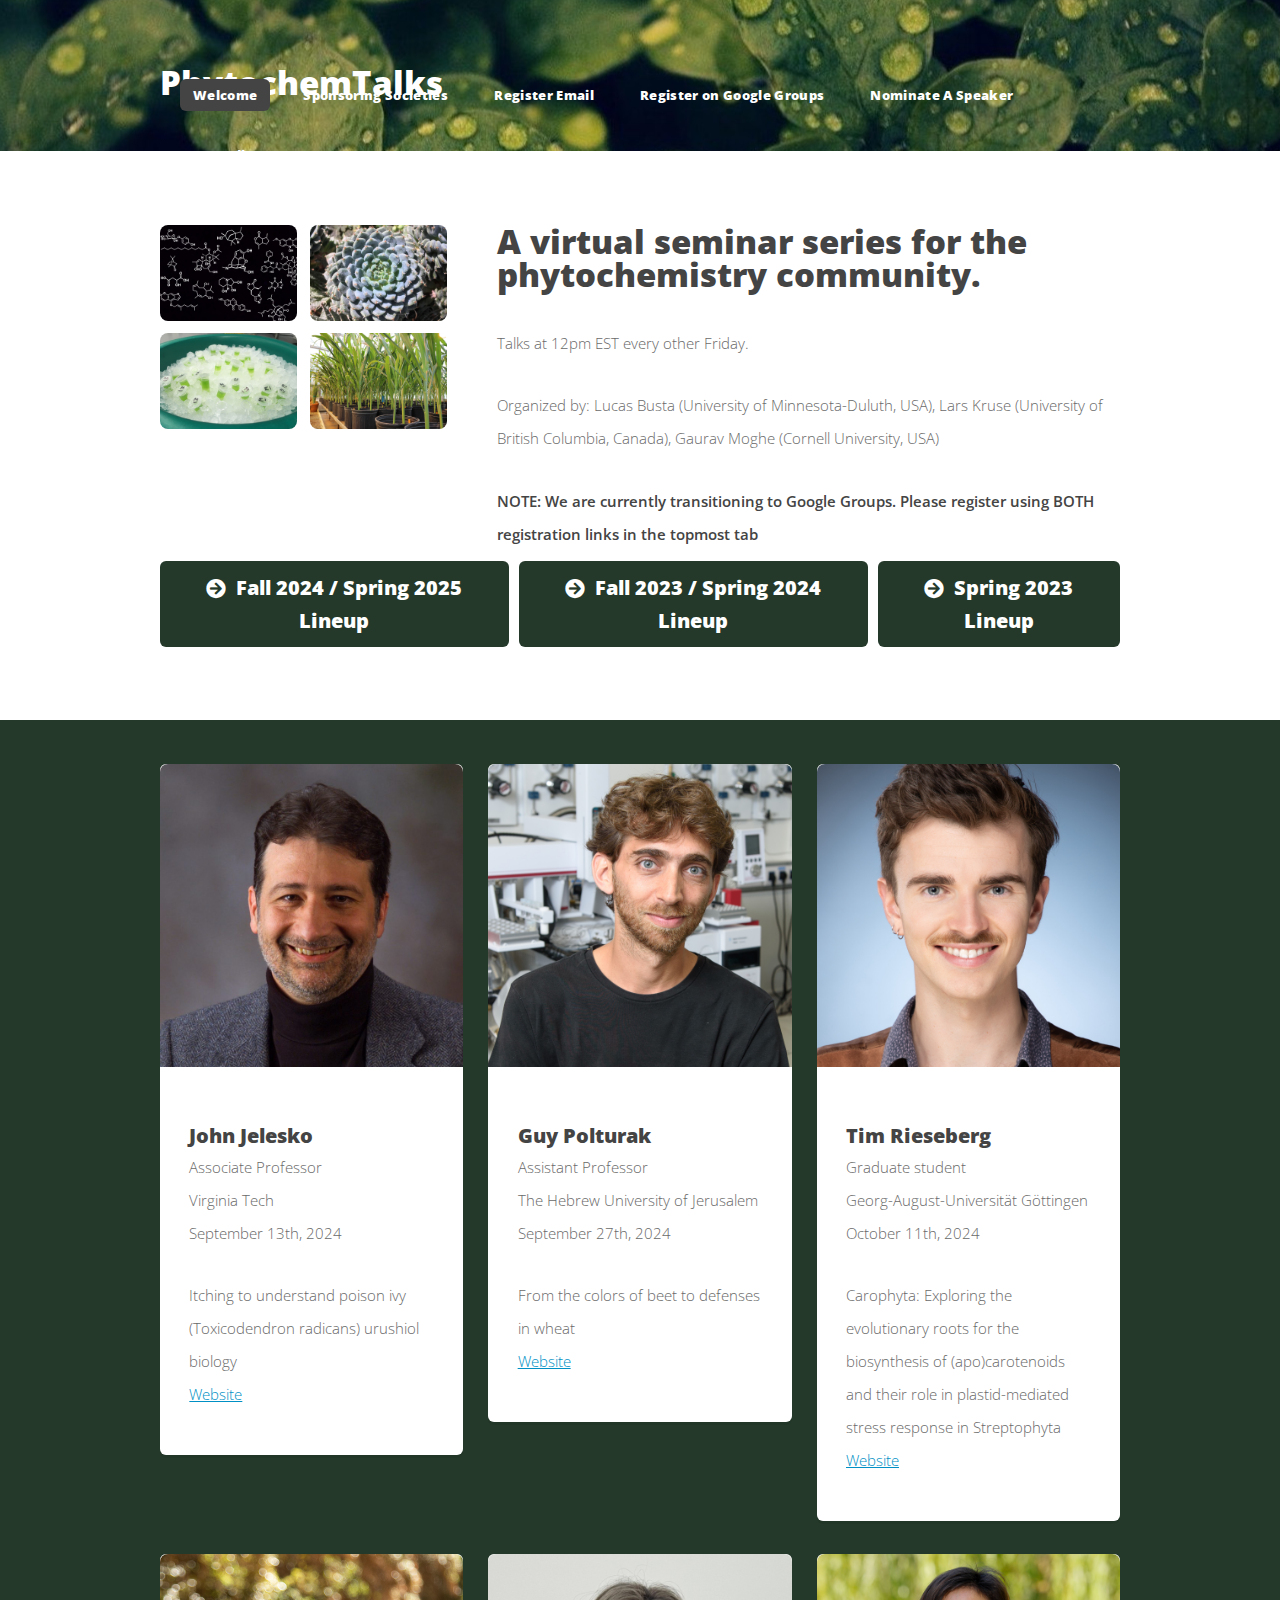
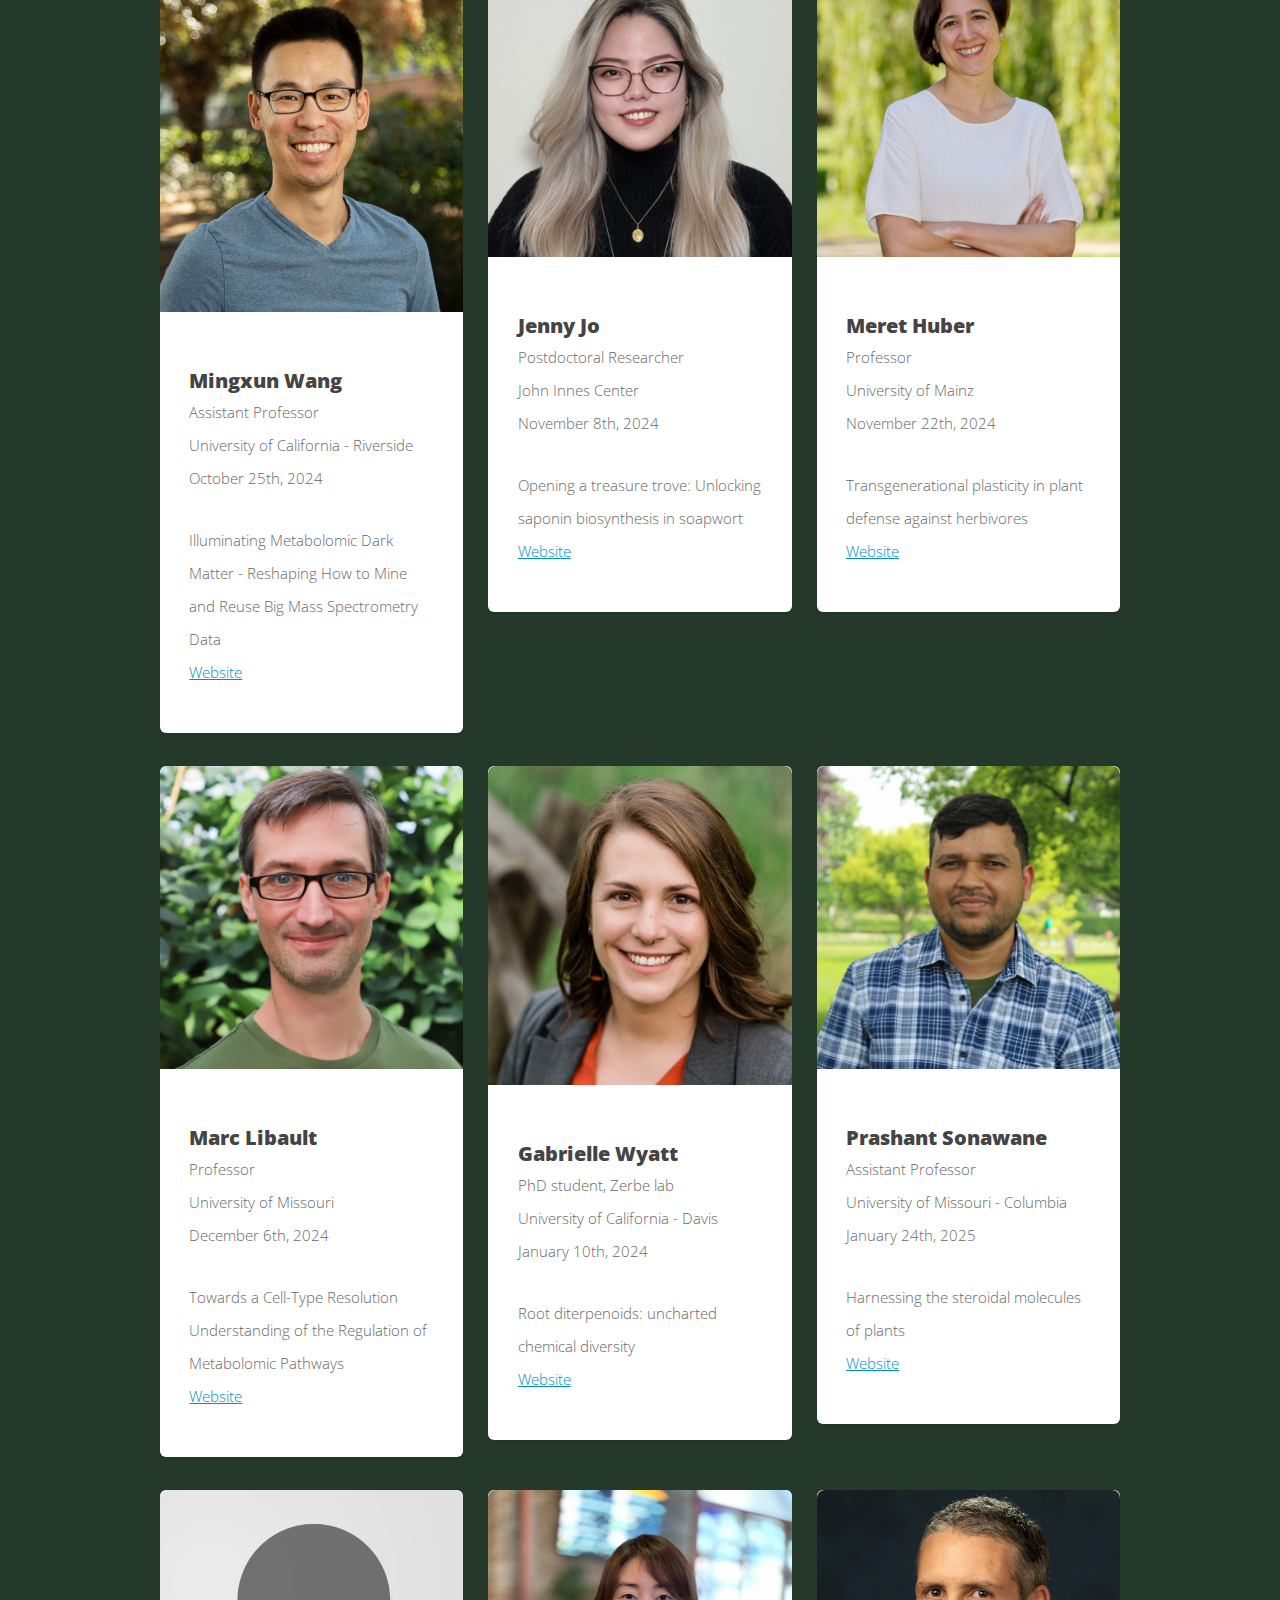
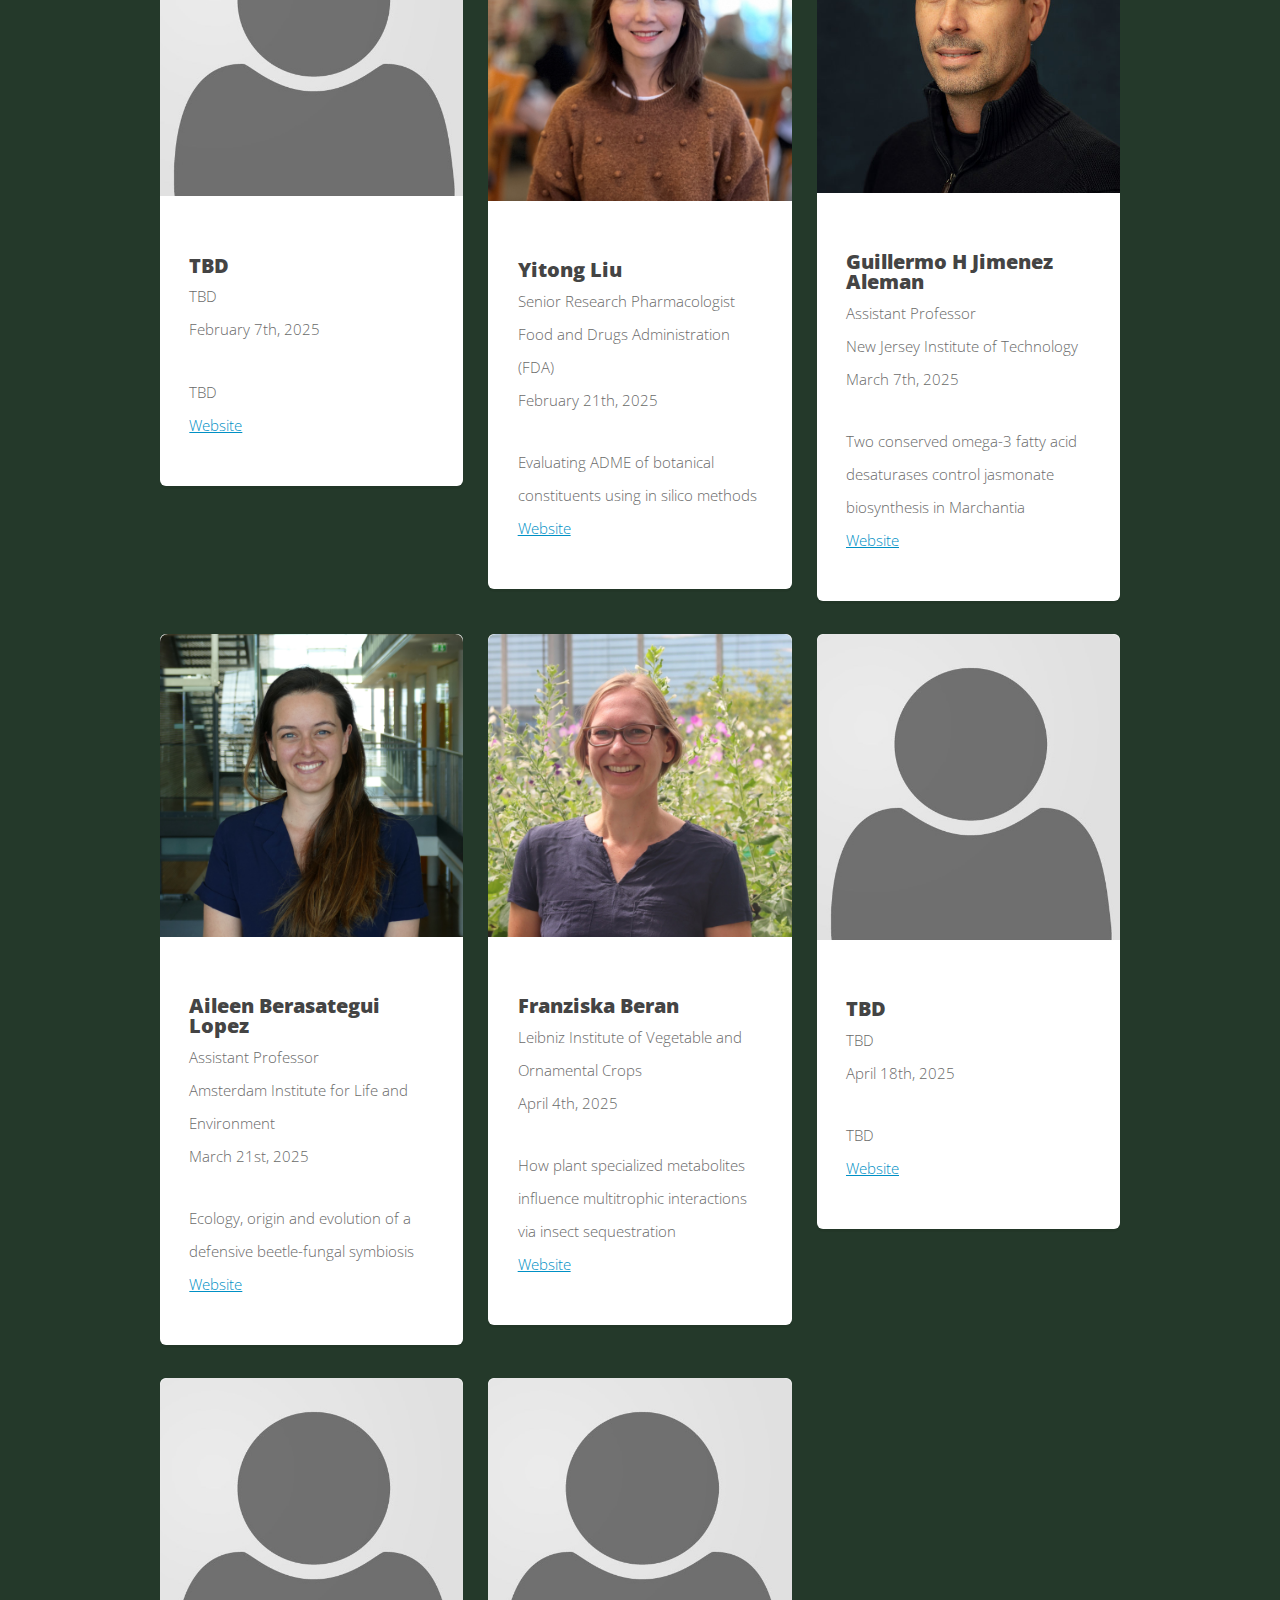
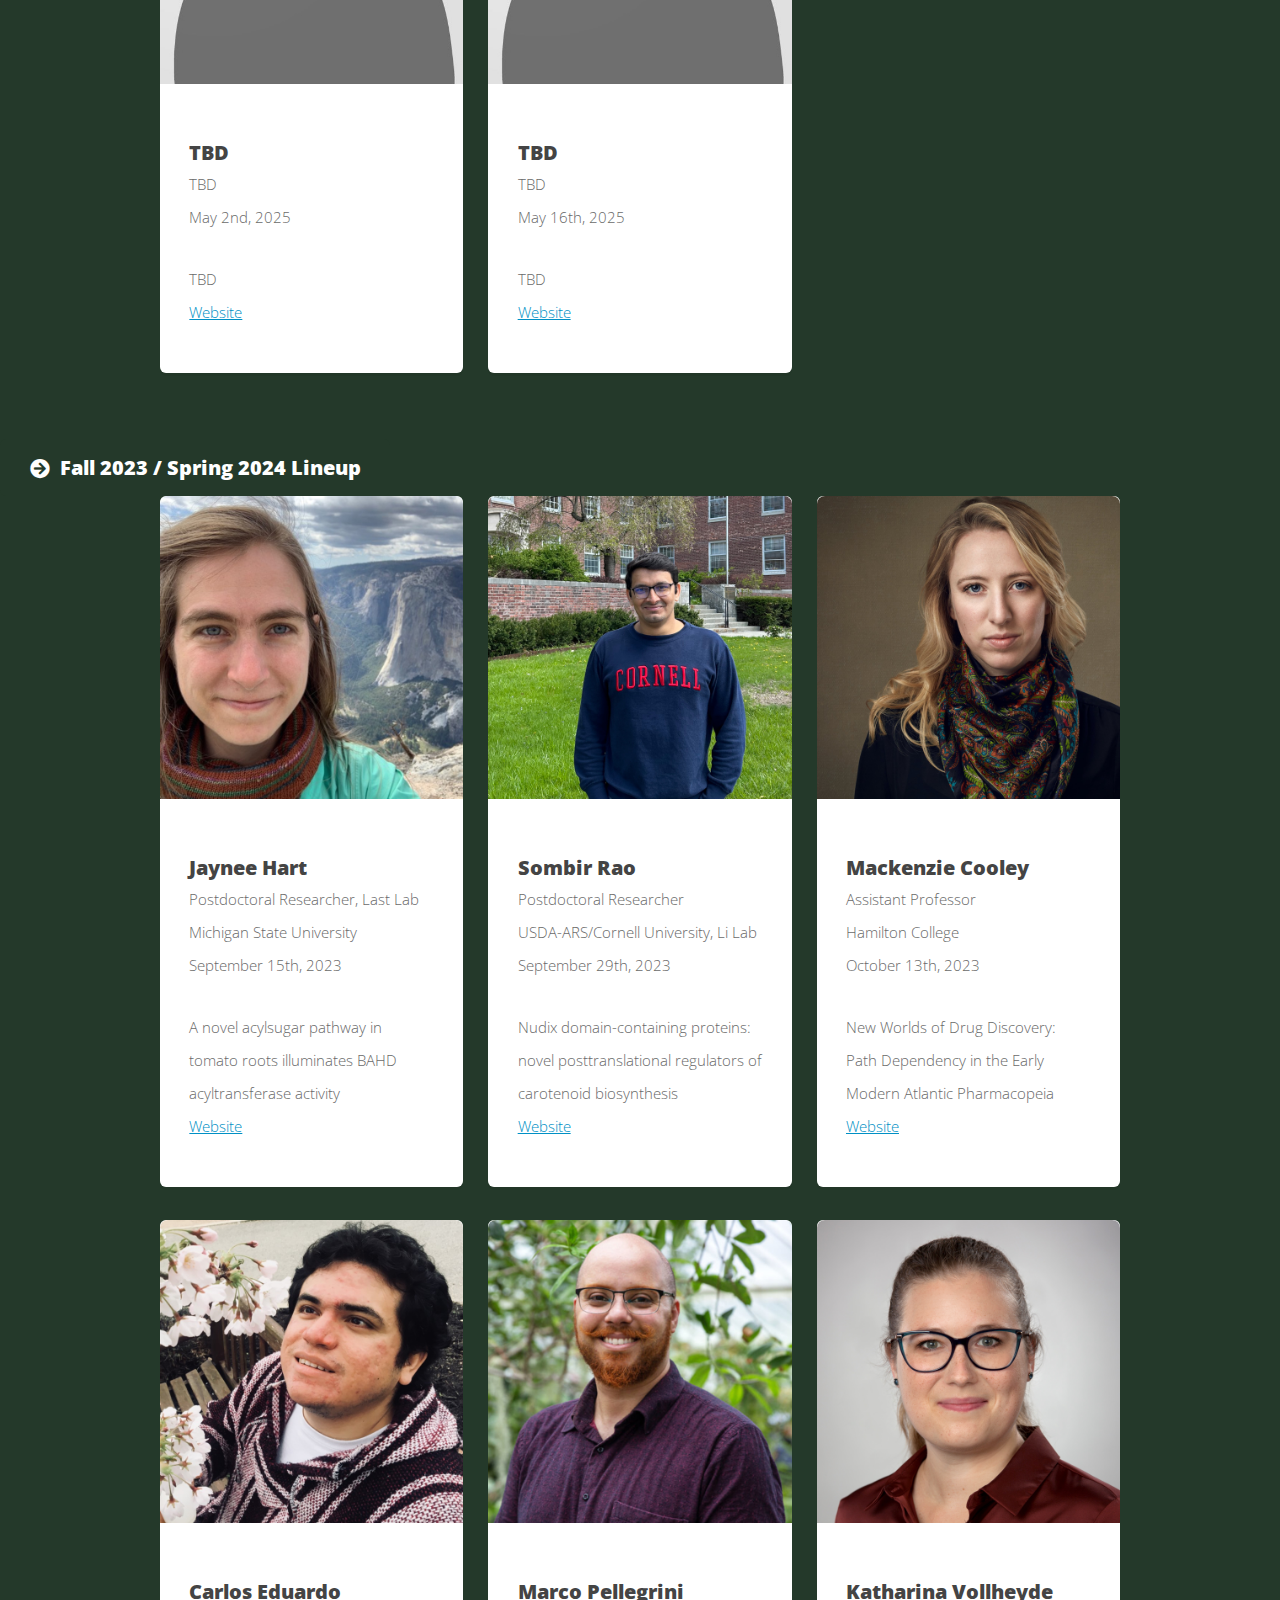
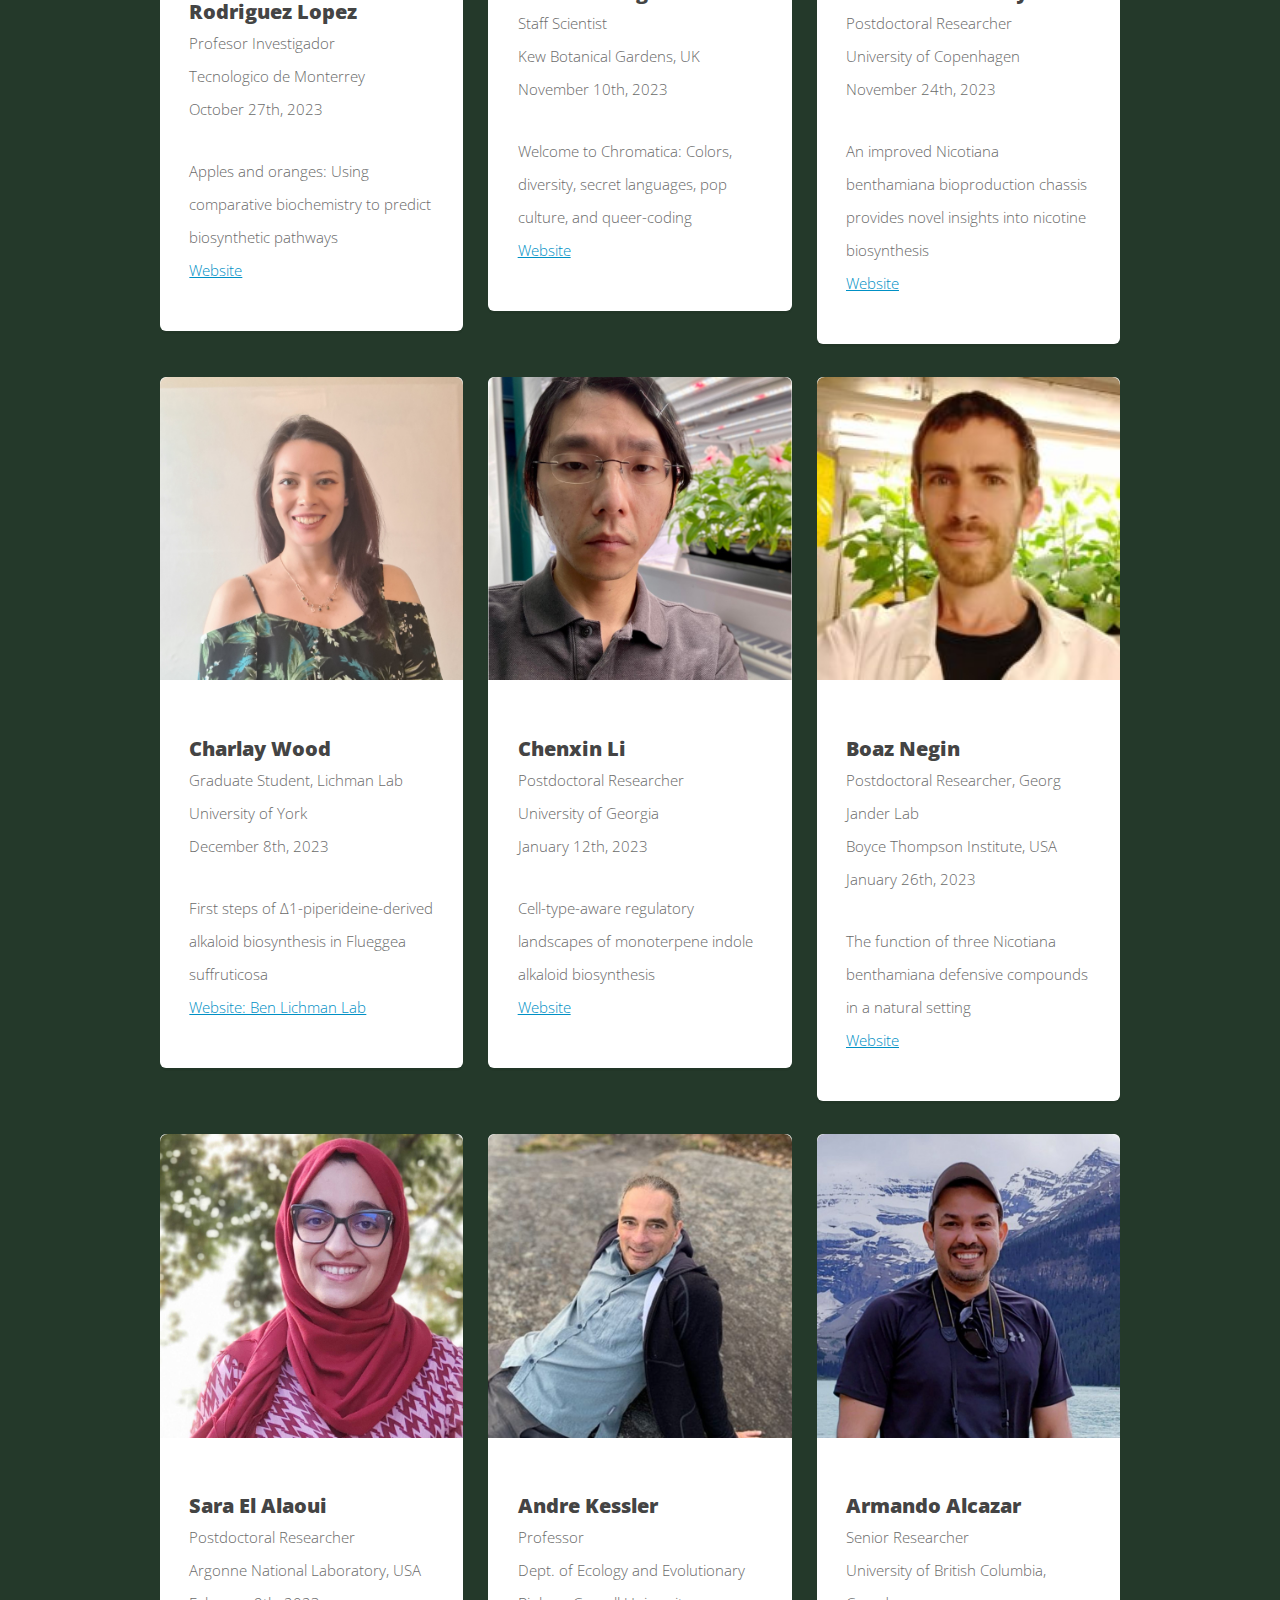
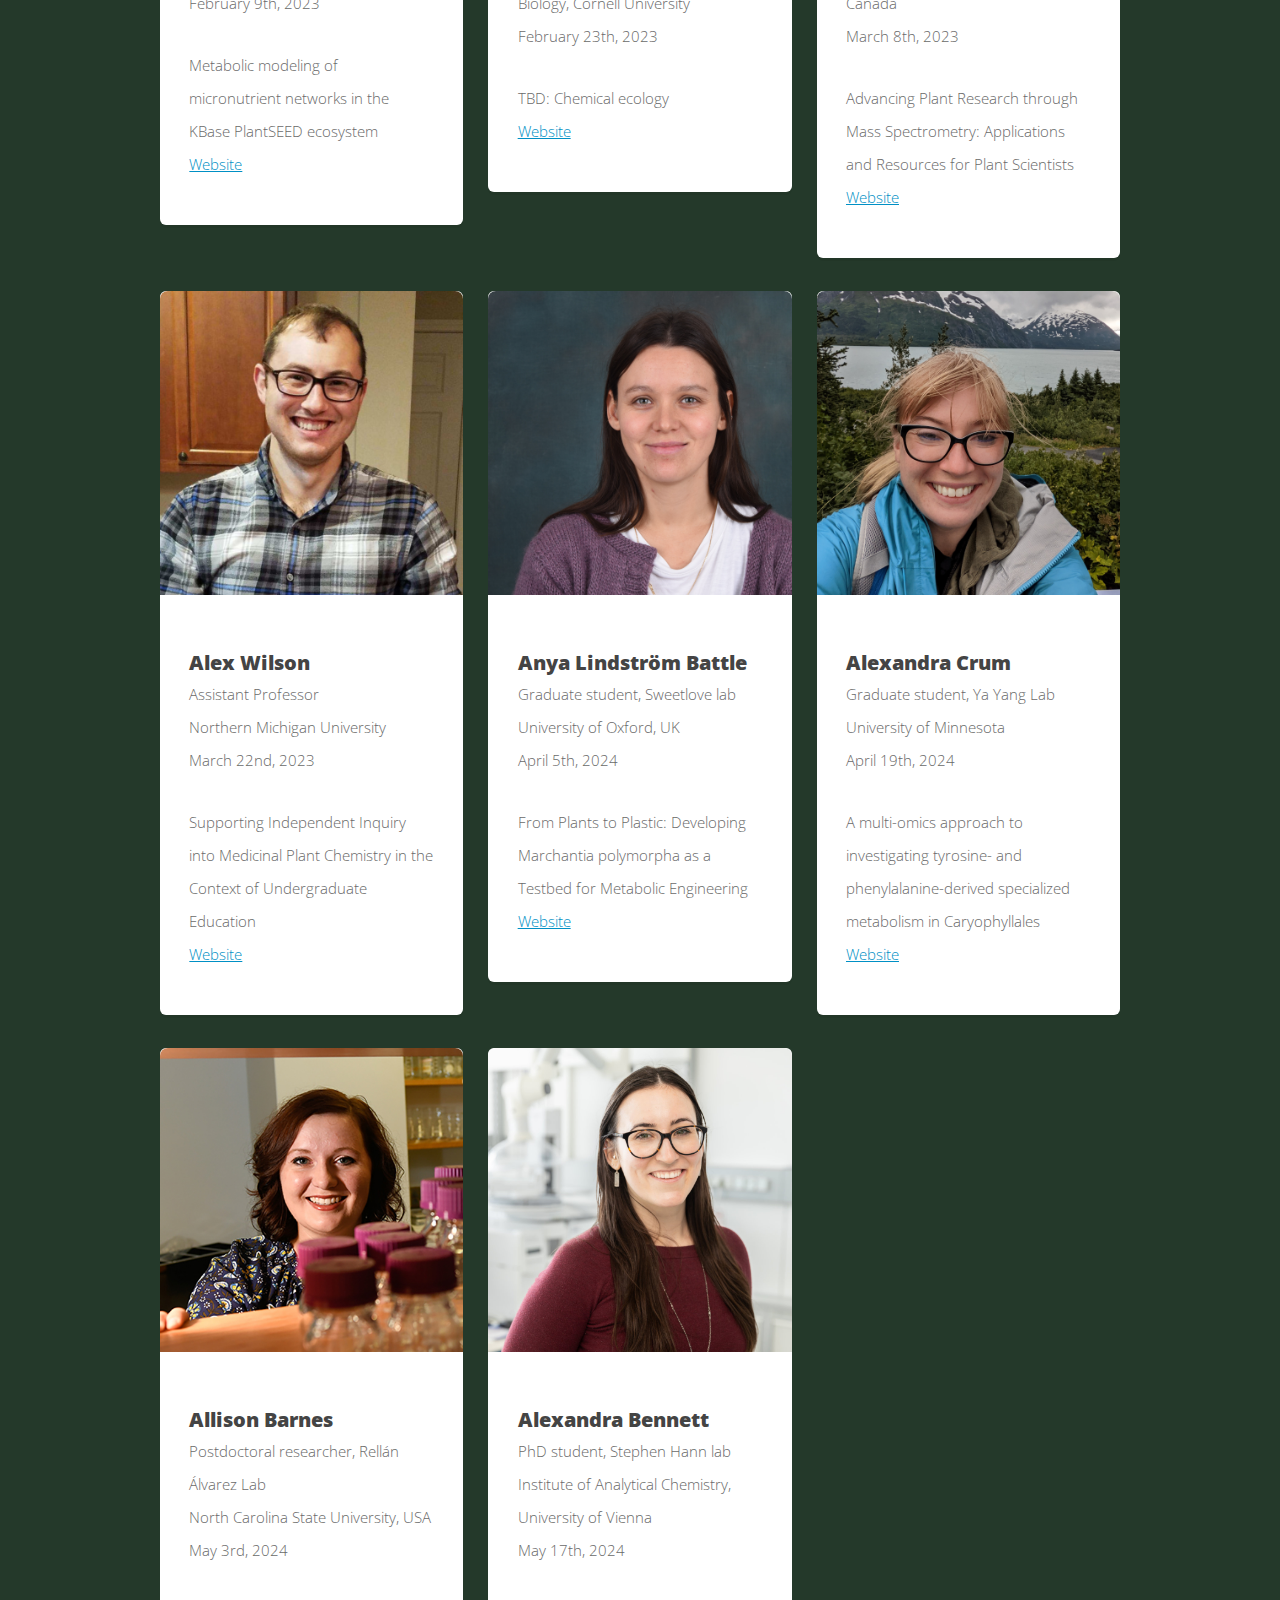
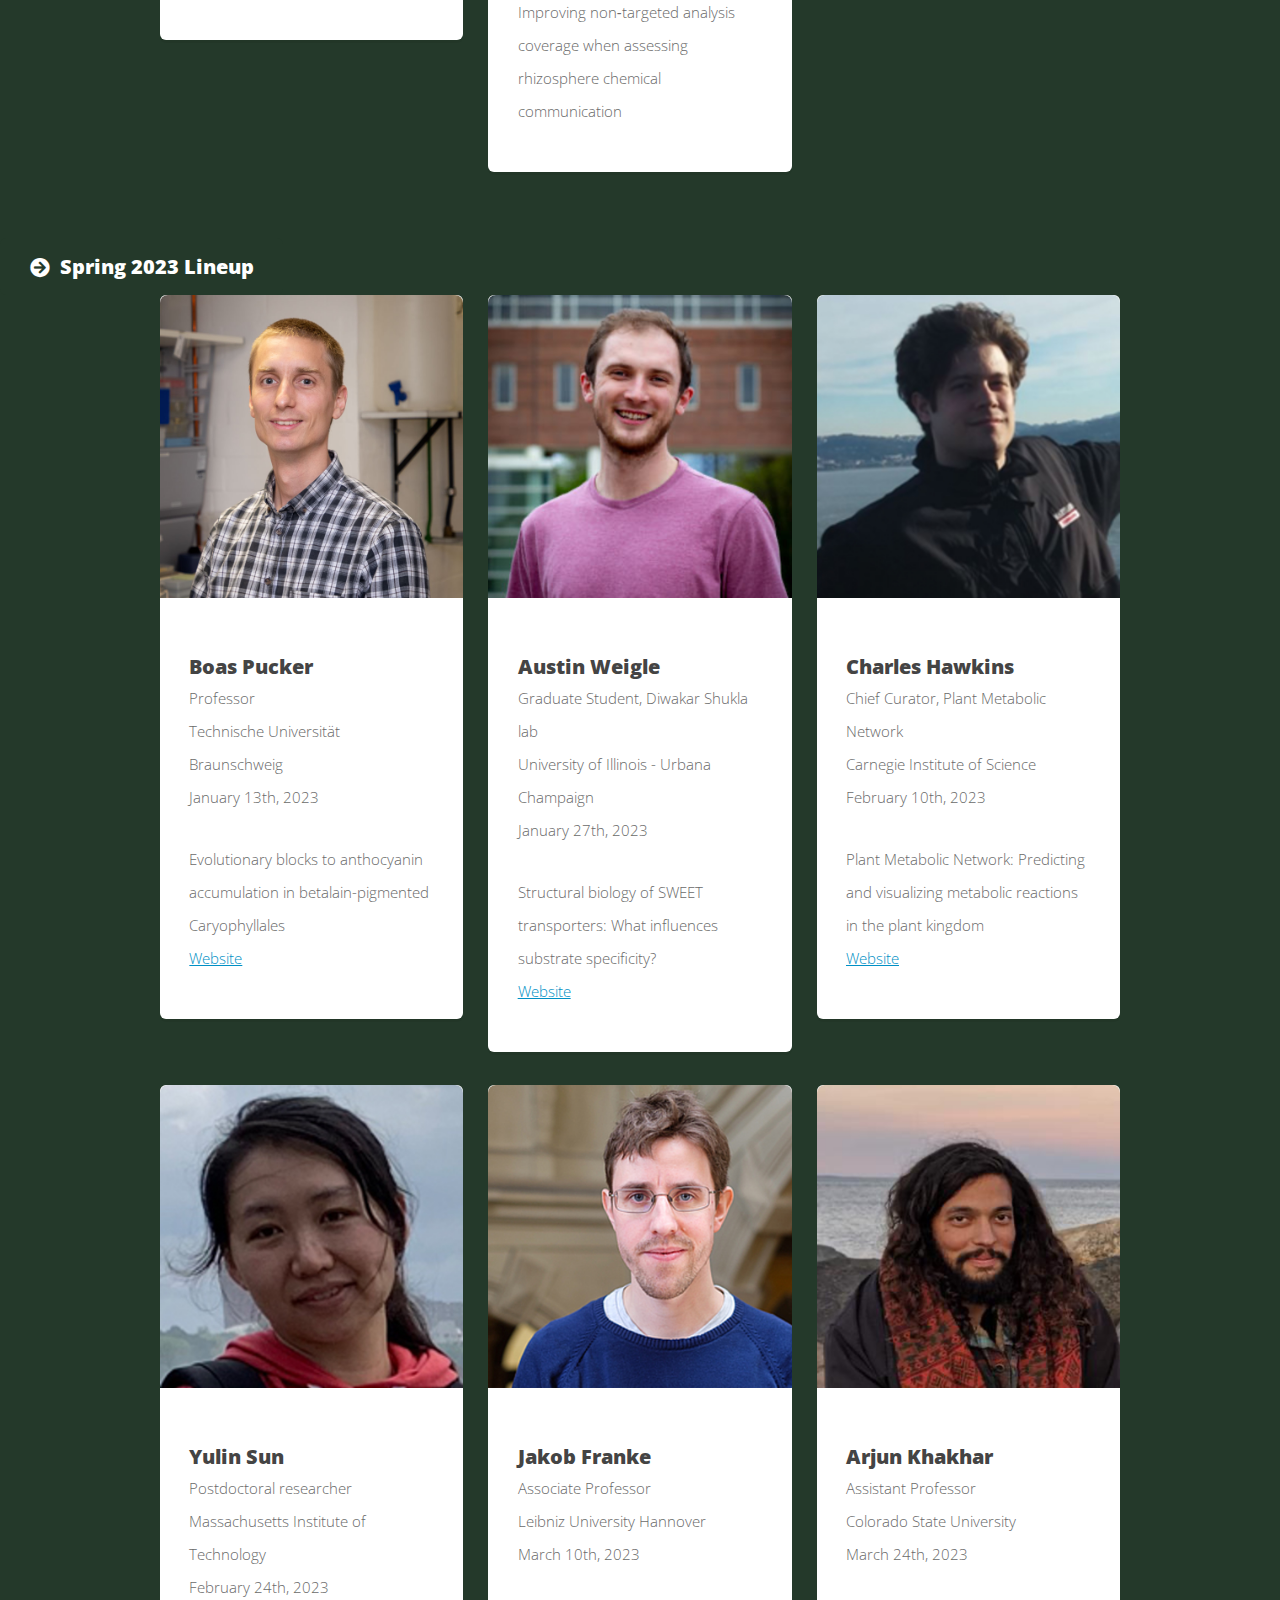
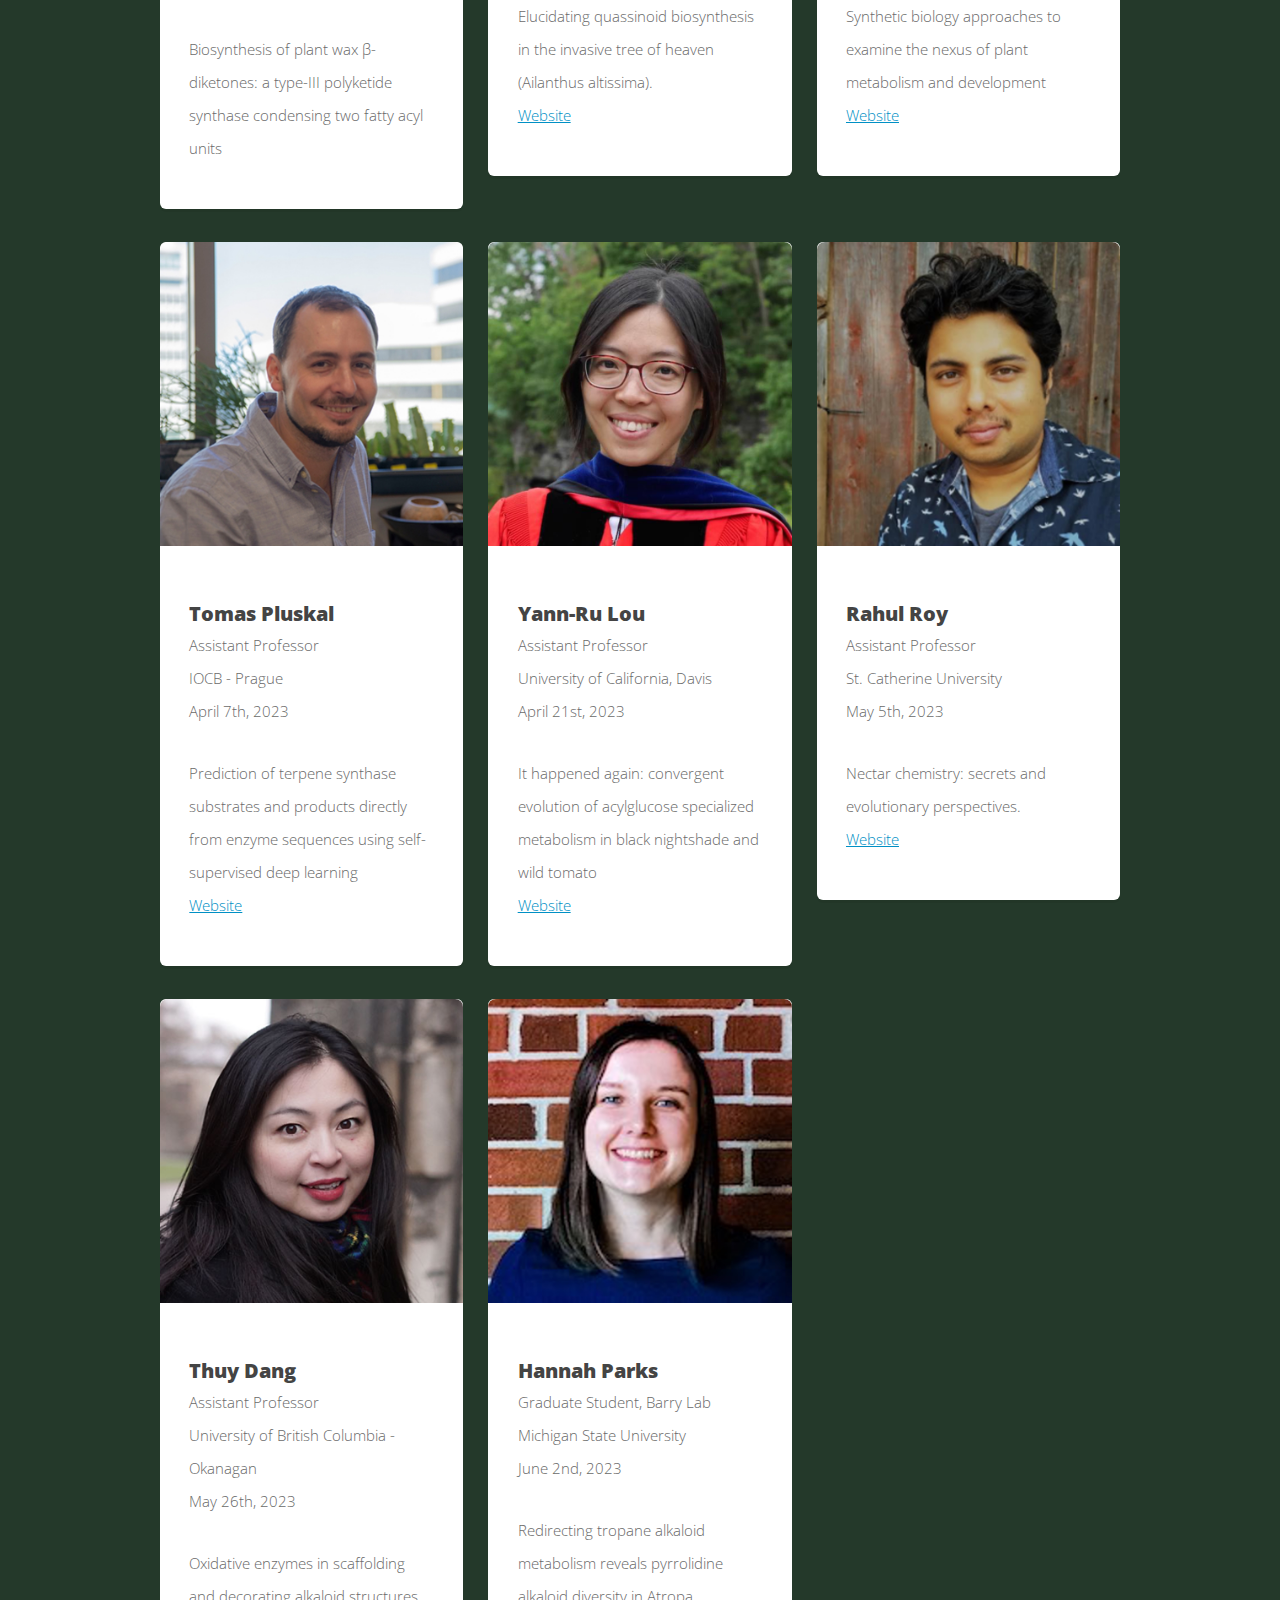
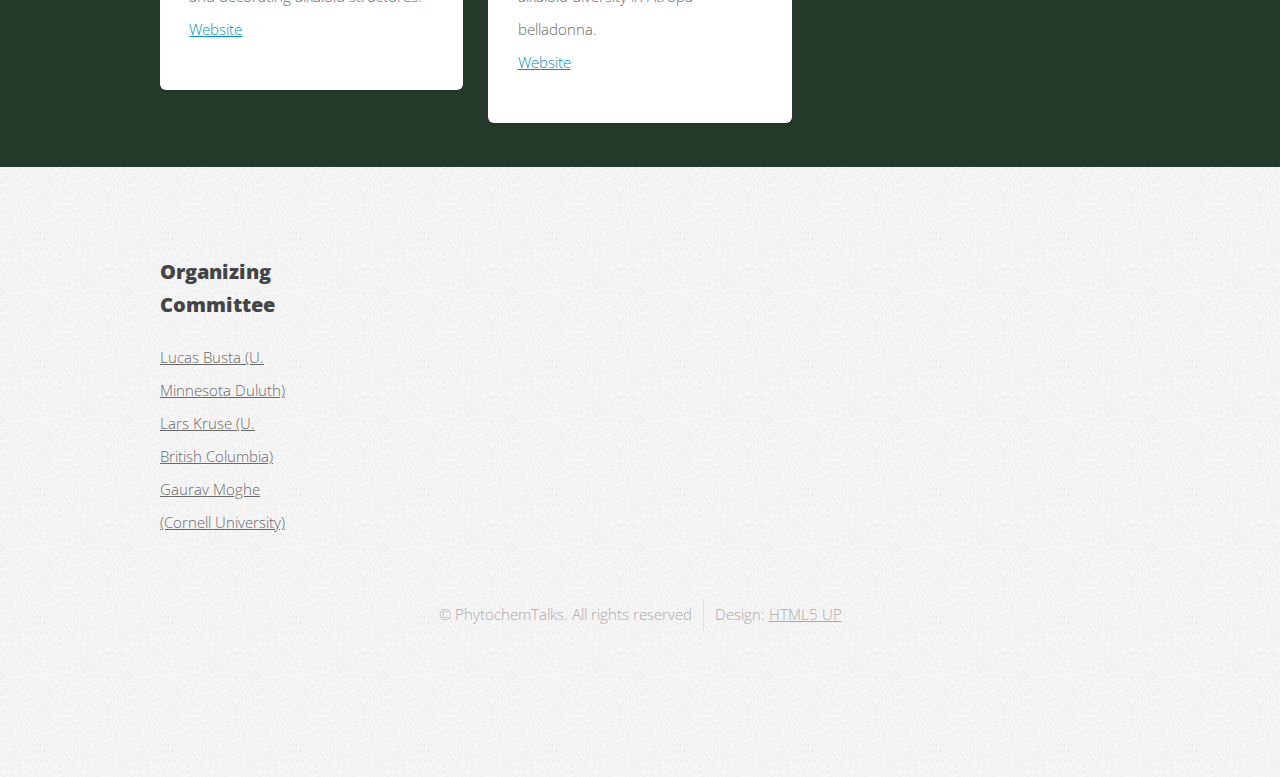
==== index.html @ 9f34afee "Added links to Google Groups" ====
<!DOCTYPE HTML>
<!--
	Verti by HTML5 UP
	html5up.net | @ajlkn
	Free for personal and commercial use under the CCA 3.0 license (html5up.net/license)
-->
<html>
	<head>
		<title>PhytochemTalks</title>
		<meta charset="utf-8" />
		<meta name="viewport" content="width=device-width, initial-scale=1, user-scalable=no" />
		<link rel="stylesheet" href="assets/css/main.css" />
	</head>
	<body class="is-preload homepage">

		<div id="page-wrapper">

			<!-- Header -->

				<div id="header-wrapper">

					<header id="header" class="container">

						<!-- Logo -->
							<div id="logo">
								<h2><a style="color: white;" href="index.html">PhytochemTalks</a></h2>
								<!-- <span>by HTML5 UP</span> -->
							</div>

						<!-- Nav -->
							<nav id="nav">
								<ul>
									<li class="current"><a href="index.html">Welcome</a></li>
									<li>
										<a href="#">Sponsoring Societies</a>
										<ul>
											<li><a href="https://cms.botany.org/home.html">Botanical Society of America</a></li>
											<li><a href="https://psna-online.org/">Phytochemical Society of North America</a></li>
											<!--  <li>
												<a href="#">Phasellusconsequat</a>
												<ul>
													<li><a href="#">Lorem ipsum dolor</a></li>
													<li><a href="#">Phasellus consequat</a></li>
													<li><a href="#">Magna phasellus</a></li>
													<li><a href="#">Etiam dolore nisl</a></li>
												</ul>
											</li>
											<li><a href="#">Veroerosfeugiat</a></li>  -->
										</ul>
									</li>
									<li><a href="https://forms.gle/ZC9kQ19fH6Y63AhG8">Register Email</a></li>									
									<li><a href="https://groups.google.com/g/phytochemtalks">Register on Google Groups</a></li>
									<li><a href="https://forms.gle/vL4pkconwpoUYG2R7">Nominate A Speaker</a></li>
									<li><a href="https://www.youtube.com/@phytochemtalks4896/videos">Recordings</a></li>
									<!-- <li><a href="no-sidebar.html">No Sidebar</a></li> -->
								</ul>
							</nav>

					</header>
				</div>

			<!-- Banner -->
				<!-- <div id="banner-wrapper">
					<div id="banner" class="box container">
						<div class="row">
							<div class="col-7 col-12-medium">
								<h2>Hi. This is Verti.</h2>
								<p>It's a free responsive site template by HTML5 UP</p>
							</div>
							<div class="col-5 col-12-medium">
								<ul>
									<li><a href="#" class="button large icon solid fa-arrow-circle-right">Ok let's go</a></li>
									<li><a href="#" class="button alt large icon solid fa-question-circle">More info</a></li>
								</ul>
							</div>
						</div>
					</div>
				</div> -->

			<!-- Main -->
				<div id="main-wrapper">
					<div class="container">
						<div class="row gtr-200">
							<div class="col-4 col-12-medium">

								<!-- Sidebar -->
									<div id="sidebar">
										<section class="widget thumbnails">
											<!-- <h3>Interesting stuff</h3> -->
											<div class="grid">
												<div class="row gtr-50">
													<div class="col-6"><a href="#" class="image fit"><img src="images/molecules.jpg" alt="" /></a></div>
													<div class="col-6"><a href="#" class="image fit"><img src="images/succulent.jpg" alt="" /></a></div>
													<div class="col-6"><a href="#" class="image fit"><img src="images/vials.jpg" alt="" /></a></div>
													<div class="col-6"><a href="#" class="image fit"><img src="images/sorghum.jpg" alt="" /></a></div>
												</div>
											</div>
											<!-- <a href="#" class="button icon fa-file-alt">More</a> -->
										</section>
									</div>

							</div>
							<div class="col-8 col-12-medium imp-medium">

								<!-- Content -->
									<div id="content">
										<section class="last">
											<h2>A virtual seminar series for the phytochemistry community.</h2>
											<p>Talks at 12pm EST every other Friday.</p>	
											<p>Organized by: Lucas Busta (University of Minnesota-Duluth, USA), Lars Kruse (University of British Columbia, Canada), Gaurav Moghe (Cornell University, USA)</p>
											<p><b>NOTE: We are currently transitioning to Google Groups. Please register using BOTH registration links in the topmost tab</b></p>
											
										</section>
									</div>

							</div>

							<div class="button-container">
								<a href="#lineup-2425" class="button icon solid fa-arrow-circle-right">Fall 2024 / Spring 2025 Lineup</a>
								<a href="#lineup-2324" class="button icon solid fa-arrow-circle-right">Fall 2023 / Spring 2024 Lineup</a>
									<a href="#lineup-spring2023" class="button icon solid fa-arrow-circle-right">Spring 2023 Lineup</a>
							</div>
						</div>
					</div>
				</div>

			<!-- Features -->
				<div id="features-wrapper">

					<div class="container">
					
						<!-- ROW 1 -->
							
							<div class="row", id = "lineup-2425">
							
								<div class="col-4 col-12-medium">

										<section class="box feature">
											<a href="#" class="image featured"><img src="images/speakers/jjelesko.jpg" alt="" /></a>
											<div class="inner">
												<header>
													<h2>John Jelesko</h2>
													<p>Associate Professor</p>
													<p>Virginia Tech</p>
													<p>September 13th, 2024</p>
												</header>
												<p>Itching to understand poison ivy (Toxicodendron radicans) urushiol biology</p>
												<a href="https://spes.vt.edu/faculty-staff/faculty/jelesko-john.html">Website</a>
											</div>
										</section>

								</div>

								<div class="col-4 col-12-medium">

										<section class="box feature">
											<a href="#" class="image featured"><img src="images/speakers/gpolturak.jpg" alt="" /></a>
											<div class="inner">
												<header>
													<h2>Guy Polturak</h2>
													<p>Assistant Professor</p>
													<p>The Hebrew University of Jerusalem</p>
													<p>September 27th, 2024</p>
												</header>
												<p>From the colors of beet to defenses in wheat</p>
												<a href="https://guypol6.wixsite.com/polturak-lab">Website</a>
											</div>
										</section>

								</div>
								<div class="col-4 col-12-medium">

										<section class="box feature">
											<a href="#" class="image featured"><img src="images/speakers/trieseberg.jpg" alt="" /></a>
											<div class="inner">
												<header>
													<h2>Tim Rieseberg</h2>
													<p>Graduate student</p>
													<p>Georg-August-Universität Göttingen</p>
													<p>October 11th, 2024</p>
												</header>
												<p>Carophyta: Exploring the evolutionary roots for the biosynthesis of (apo)carotenoids and their role in plastid-mediated stress response in Streptophyta</p>
												<a href="https://www.uni-goettingen.de/en/tim+rieseberg/630338.html">Website</a>
											</div>
										</section>

								</div>

		
							
							</div>

							<br>

						<!-- ROW 2 -->

							<div class="row">

								<div class="col-4 col-12-medium">

										<section class="box feature">
											<a href="#" class="image featured"><img src="images/speakers/ming2.jpg" alt="" /></a>
											<div class="inner">
												<header>
													<h2>Mingxun Wang</h2>
													<p>Assistant Professor</p>
													<p>University of California - Riverside</p>
													<p>October 25th, 2024</p>
												</header>
												<p>Illuminating Metabolomic Dark Matter - Reshaping How to Mine and Reuse Big Mass Spectrometry Data
</p>
												<a href="https://www.cs.ucr.edu/~mingxunw/research/">Website</a>
											</div>
										</section>

								</div>
							
								<div class="col-4 col-12-medium">
									<section class="box feature">
										<a href="#" class="image featured"><img src="images/speakers/jjo.jpg" alt="" /></a>
										<div class="inner">
											<header>
												<h2>Jenny Jo</h2>
												<p>Postdoctoral Researcher</p>
												<p>John Innes Center</p>
												<p>November 8th, 2024</p>
											</header>
											<p>Opening a treasure trove: Unlocking saponin biosynthesis in soapwort</p>
											<a href="http://patronlab.org/people/">Website</a>
										</div>
									</section>
								</div>

								<div class="col-4 col-12-medium">
									<section class="box feature">
										<a href="#" class="image featured"><img src="images/speakers/mhuber.jpg" alt="" /></a>
										<div class="inner">
											<header>
												<h2>Meret Huber</h2>
												<p>Professor</p>
												<p>University of Mainz</p>
												<p>November 22th, 2024</p>
											</header>
											<p>Transgenerational plasticity in plant defense against herbivores</p>
											<a href="https://researchprofiles.uni-mainz.de/16333-meret-huber">Website</a>
										</div>
									</section>
								</div>

							</div>

							<br>

						<!-- ROW 3 -->
						
							<div class="row">

								<div class="col-4 col-12-medium">
										<section class="box feature">
											<a href="#" class="image featured"><img src="images/speakers/mlibault.jpg" alt="" /></a>
											<div class="inner">
												<header>
													<h2>Marc Libault</h2>
													<p>Professor</p>
													<p>University of Missouri</p>
													<p>December 6th, 2024</p>
												</header>
												<p>Towards a Cell-Type Resolution Understanding of the Regulation of Metabolomic Pathways</p>
												<a href="https://cafnr.missouri.edu/directory/marc-libault/">Website</a>
											</div>
										</section>
									</div>

									<div class="col-4 col-12-medium">
										<section class="box feature">
											<a href="#" class="image featured"><img src="images/speakers/GW2.jpg" alt="" /></a>
											<div class="inner">
												<header>
													<h2>Gabrielle Wyatt</h2>
													<p>PhD student, Zerbe lab</p>
													<p>University of California - Davis</p>
													<p>January 10th, 2024</p>
												</header>
												<p>Root diterpenoids: uncharted chemical diversity</p>
												<a href="https://zerbelab.weebly.com/">Website</a>
											</div>
										</section>
									</div>
							
								<div class="col-4 col-12-medium">
									<section class="box feature">
										<a href="#" class="image featured"><img src="images/speakers/Sonawane_Prashant-300x300.png" alt="" /></a>
										<div class="inner">
											<header>
												<h2>Prashant Sonawane</h2>
												<p>Assistant Professor</p>
												<p>University of Missouri - Columbia</p>
												<p>January 24th, 2025</p>
											</header>
											<p>Harnessing the steroidal molecules of plants</p>
											<a href="https://cafnr.missouri.edu/directory/prashant-d-sonawane/">Website</a>
										</div>
									</section>
								</div>

							</div>

						<!-- ROW 4 -->

							<br>

							<div class="row">

								<div class="col-4 col-12-medium">
									<section class="box feature">
										<a href="#" class="image featured"><img src="images/speakers/placeholder.jpg" alt="" /></a>
										<div class="inner">
											<header>
												<h2>TBD</h2>
												<!-- <p>TBD</p> -->
												<p>TBD</p>
												<p>February 7th, 2025</p>
											</header>
											<p>TBD</p>
											<a href="">Website</a>
										</div>
									</section>
								</div>

								<div class="col-4 col-12-medium">
									<section class="box feature">
										<a href="#" class="image featured"><img src="images/speakers/YL.jpg" alt="" /></a>
										<div class="inner">
											<header>
												<h2>Yitong Liu</h2>
												<p>Senior Research Pharmacologist</p>
												<p>Food and Drugs Administration (FDA)</p>
												<p>February 21th, 2025</p>
											</header>
											<p>Evaluating ADME of botanical constituents using in silico methods</p>
											<a href="https://www.linkedin.com/in/liuyitong1/">Website</a>
										</div>
									</section>
								</div>

								<div class="col-4 col-12-medium">
									<section class="box feature">
										<a href="#" class="image featured"><img src="images/speakers/Guillermo-Jimenez-Aleman.jpg" alt="" /></a>
										<div class="inner">
											<header>
												<h2>Guillermo H Jimenez Aleman</h2>
												<p>Assistant Professor</p>
												<p>New Jersey Institute of Technology</p>
												<p>March 7th, 2025</p>
											</header>
											<p>Two conserved omega-3 fatty acid desaturases control jasmonate biosynthesis in Marchantia</p>
											<a href="https://www.researchgate.net/profile/Guillermo-Jimenez-Aleman">Website</a>
										</div>
									</section>
								</div>

							</div>

						<!-- ROW 5 -->

							<br>

							<div class="row">

								<div class="col-4 col-12-medium">
									<section class="box feature">
										<a href="#" class="image featured"><img src="images/speakers/aberasategui.jpg" alt="" /></a>
										<div class="inner">
											<header>
												<h2>Aileen Berasategui Lopez</h2>
												<p>Assistant Professor</p>
												<p>Amsterdam Institute for Life and Environment</p>
												<p>March 21st, 2025</p>
											</header>
											<p>Ecology, origin and evolution of a defensive beetle-fungal symbiosis</p>
											<a href="https://www.berasateguilab.com/">Website</a>
										</div>
									</section>
								</div>

								<div class="col-4 col-12-medium">
									<section class="box feature">
										<a href="#" class="image featured"><img src="images/speakers/fberan.jpg" alt="" /></a>
										<div class="inner">
											<header>
												<h2>Franziska Beran</h2>
												<!-- <p>Postdoctoral Researcher</p> -->
												<p>Leibniz Institute of Vegetable and Ornamental Crops</p>
												<p>April 4th, 2025</p>
											</header>
											<p>How plant specialized metabolites influence multitrophic interactions via insect sequestration</p>
											<a href="https://igzev.de/en/research/research-groups/biotic-2">Website</a>
										</div>
									</section>
								</div>

								<div class="col-4 col-12-medium">
									<section class="box feature">
										<a href="#" class="image featured"><img src="images/speakers/placeholder.jpg" alt="" /></a>
										<div class="inner">
											<header>
												<h2>TBD</h2>
												<!-- <p>TBD</p> -->
												<p>TBD</p>
												<p>April 18th, 2025</p>
											</header>
											<p>TBD</p>
											<a href="">Website</a>
										</div>
									</section>
								</div>

							</div>

						<!-- ROW 6 -->

							<br>

							<div class="row">

								<div class="col-4 col-12-medium">
									<section class="box feature">
										<a href="#" class="image featured"><img src="images/speakers/placeholder.jpg" alt="" /></a>
										<div class="inner">
											<header>
												<h2>TBD</h2>
												<!-- <p>TBD</p> -->
												<p>TBD</p>
												<p>May 2nd, 2025</p>
											</header>
											<p>TBD</p>
											<a href="">Website</a>
										</div>
									</section>
								</div>


								<div class="col-4 col-12-medium">
									<section class="box feature">
										<a href="#" class="image featured"><img src="images/speakers/placeholder.jpg" alt="" /></a>
										<div class="inner">
											<header>
												<h2>TBD</h2>
												<!-- <p>TBD</p> -->
												<p>TBD</p>
												<p>May 16th, 2025</p>
											</header>
											<p>TBD</p>
											<a href="">Website</a>
										</div>
									</section>
								</div>


							</div>
					
					</div>

					<br>
					<br>
					<div id="content">
						<section class="last">											
							<a href="#lineup-2324" class="button icon solid fa-arrow-circle-right">Fall 2023 / Spring 2024 Lineup</a>
						</section>
					</div>

					<div class="container", id = "lineup-2324">
					
						<!-- ROW 1 -->
							
							<div class="row">
							
								<div class="col-4 col-12-medium">

										<section class="box feature">
											<a href="#" class="image featured"><img src="images/speakers/jhart.jpg" alt="" /></a>
											<div class="inner">
												<header>
													<h2>Jaynee Hart</h2>
													<p>Postdoctoral Researcher, Last Lab</p>
													<p>Michigan State University</p>
													<p>September 15th, 2023</p>
												</header>
												<p>A novel acylsugar pathway in tomato roots illuminates BAHD acyltransferase activity</p>
												<a href="">Website</a>
											</div>
										</section>

								</div>

								<div class="col-4 col-12-medium">

										<section class="box feature">
											<a href="#" class="image featured"><img src="images/speakers/srao.jpg" alt="" /></a>
											<div class="inner">
												<header>
													<h2>Sombir Rao</h2>
													<p>Postdoctoral Researcher</p>
													<p>USDA-ARS/Cornell University, Li Lab</p>
													<p>September 29th, 2023</p>
												</header>
												<p>Nudix domain-containing proteins: novel posttranslational regulators of carotenoid biosynthesis</p>
												<a href="https://www.researchgate.net/profile/Sombir-Rao">Website</a>
											</div>
										</section>

								</div>
								<div class="col-4 col-12-medium">

										<section class="box feature">
											<a href="#" class="image featured"><img src="images/speakers/scooley.jpg" alt="" /></a>
											<div class="inner">
												<header>
													<h2>Mackenzie Cooley</h2>
													<p>Assistant Professor</p>
													<p>Hamilton College</p>
													<p>October 13th, 2023</p>
												</header>
												<p>New Worlds of Drug Discovery: Path Dependency in the Early Modern Atlantic Pharmacopeia</p>
												<a href="https://www.hamilton.edu/academics/our-faculty/directory/faculty-detail/mackenzie-cooley">Website</a>
											</div>
										</section>

								</div>

		
							
							</div>

						<br>

						<!-- ROW 2 -->

							<div class="row">

								<div class="col-4 col-12-medium">

										<section class="box feature">
											<a href="#" class="image featured"><img src="images/speakers/clopez.jpg" alt="" /></a>
											<div class="inner">
												<header>
													<h2>Carlos Eduardo Rodriguez Lopez</h2>
													<p>Profesor Investigador</p>
													<p>Tecnologico de Monterrey</p>
													<p>October 27th, 2023</p>
												</header>
												<p>Apples and oranges: Using comparative biochemistry to predict biosynthetic pathways</p>
												<a href="https://research.tec.mx/vivo-tec/display/PID_129734">Website</a>
											</div>
										</section>

								</div>
							
								<div class="col-4 col-12-medium">
									<section class="box feature">
										<a href="#" class="image featured"><img src="images/speakers/mpellegrini.jpg" alt="" /></a>
										<div class="inner">
											<header>
												<h2>Marco Pellegrini</h2>
												<p>Staff Scientist</p>
												<p>Kew Botanical Gardens, UK</p>
												<p>November 10th, 2023</p>
											</header>
											<p>Welcome to Chromatica: Colors, diversity, secret languages, pop culture, and queer-coding</p>
											<a href="https://www.kew.org/science/our-science/people/marco-pellegrini">Website</a>
										</div>
									</section>
								</div>

								<div class="col-4 col-12-medium">
									<section class="box feature">
										<a href="#" class="image featured"><img src="images/speakers/kvolheyde.jpg" alt="" /></a>
										<div class="inner">
											<header>
												<h2>Katharina Vollheyde</h2>
												<p>Postdoctoral Researcher</p>
												<p>University of Copenhagen</p>
												<p>November 24th, 2023</p>
											</header>
											<p>An improved Nicotiana benthamiana bioproduction chassis provides novel insights into nicotine biosynthesis</p>
											<a href="https://www.linkedin.com/in/katharina-vollheyde/?trk=public_profile_browsemap&originalSubdomain=dk">Website</a>
										</div>
									</section>
								</div>

							</div>

						<br>

						<!-- ROW 3 -->
						
						<div class="row">

							<div class="col-4 col-12-medium">
									<section class="box feature">
										<a href="#" class="image featured"><img src="images/speakers/cwood.jpg" alt="" /></a>
										<div class="inner">
											<header>
												<h2>Charlay Wood</h2>
												<p>Graduate Student, Lichman Lab</p>
												<p>University of York</p>
												<p>December 8th, 2023</p>
											</header>
											<p>First steps of Δ1-piperideine-derived alkaloid biosynthesis in Flueggea suffruticosa</p>
											<a href="https://www.york.ac.uk/biology/research/plant-biology/benjamin-lichman/">Website: Ben Lichman Lab</a>
										</div>
									</section>
								</div>

								<div class="col-4 col-12-medium">
									<section class="box feature">
										<a href="#" class="image featured"><img src="images/speakers/cli.jpg" alt="" /></a>
										<div class="inner">
											<header>
												<h2>Chenxin Li</h2>
												<p>Postdoctoral Researcher</p>
												<p>University of Georgia</p>
												<p>January 12th, 2023</p>
											</header>
											<p>Cell-type-aware regulatory landscapes of monoterpene indole alkaloid biosynthesis</p>
											<a href="https://buell-lab.github.io/chenxin_li.html">Website</a>
										</div>
									</section>
								</div>
						
							<div class="col-4 col-12-medium">
								<section class="box feature">
									<a href="#" class="image featured"><img src="images/speakers/boaznegin.jpg" alt="" /></a>
									<div class="inner">
										<header>
											<h2>Boaz Negin</h2>
											<p>Postdoctoral Researcher, Georg Jander Lab</p>
											<p>Boyce Thompson Institute, USA</p>
											<p>January 26th, 2023</p>
										</header>
										<p>The function of three Nicotiana benthamiana defensive compounds in a natural setting</p>
										<a href="https://scholar.google.com/citations?user=8TETCFgAAAAJ&hl=en">Website</a>
									</div>
								</section>
							</div>

						</div>

						<!-- ROW 4 -->

						<br>

						<div class="row">

							<div class="col-4 col-12-medium">
								<section class="box feature">
									<a href="#" class="image featured"><img src="images/speakers/salaoui.jpg" alt="" /></a>
									<div class="inner">
										<header>
											<h2>Sara El Alaoui</h2>
											<p>Postdoctoral Researcher</p>
											<p>Argonne National Laboratory, USA</p>
											<p>February 9th, 2023</p>
										</header>
										<p>Metabolic modeling of micronutrient networks in the KBase PlantSEED ecosystem</p>
										<a href="https://scholar.google.com/citations?user=5WVwGYcAAAAJ&hl=en">Website</a>
									</div>
								</section>
							</div>

							<div class="col-4 col-12-medium">
								<section class="box feature">
									<a href="#" class="image featured"><img src="images/speakers/akessler.jpg" alt="" /></a>
									<div class="inner">
										<header>
											<h2>Andre Kessler</h2>
											<p>Professor</p>
											<p>Dept. of Ecology and Evolutionary Biology, Cornell University</p>
											<p>February 23th, 2023</p>
										</header>
										<p>TBD: Chemical ecology</p>
										<a href="https://ecologyandevolution.cornell.edu/andre-kessler">Website</a>
									</div>
								</section>
							</div>

							<div class="col-4 col-12-medium">
								<section class="box feature">
									<a href="#" class="image featured"><img src="images/speakers/aalcazar.jpg" alt="" /></a>
									<div class="inner">
										<header>
											<h2>Armando Alcazar</h2>
											<p>Senior Researcher</p>
											<p>University of British Columbia, Canada</p>
											<p>March 8th, 2023</p>
										</header>
										<p>Advancing Plant Research through Mass Spectrometry: Applications and Resources for Plant Scientists</p>
										<a href="https://scholar.google.com.mx/citations?user=ObAhv-sAAAAJ&hl=es">Website</a>
									</div>
								</section>
							</div>

						</div>

						<!-- ROW 4 -->

						<br>

						<div class="row">

							<div class="col-4 col-12-medium">
								<section class="box feature">
									<a href="#" class="image featured"><img src="images/speakers/awilson.jpg" alt="" /></a>
									<div class="inner">
										<header>
											<h2>Alex Wilson</h2>
											<p>Assistant Professor</p>
											<p>Northern Michigan University</p>
											<p>March 22nd, 2023</p>
										</header>
										<p>Supporting Independent Inquiry into Medicinal Plant Chemistry in the Context of Undergraduate Education</p>
										<a href="https://www.linkedin.com/in/alexander-wilson-210960176/">Website</a>
									</div>
								</section>
							</div>

							<div class="col-4 col-12-medium">
								<section class="box feature">
									<a href="#" class="image featured"><img src="images/speakers/abattle.jpg" alt="" /></a>
									<div class="inner">
										<header>
											<h2>Anya Lindström Battle</h2>
											<p>Graduate student, Sweetlove lab</p>
											<p>University of Oxford, UK</p>
											<p>April 5th, 2024</p>
										</header>
										<p>From Plants to Plastic: Developing Marchantia polymorpha as a Testbed for Metabolic Engineering</p>
										<a href="https://www.biology.ox.ac.uk/people/anya-lindstrom-battle">Website</a>
										<!-- <a href="">Website</a> -->
									</div>
								</section>
							</div>

							<div class="col-4 col-12-medium">
								<section class="box feature">
									<a href="#" class="image featured"><img src="images/speakers/jcrum.jpg" alt="" /></a>
									<div class="inner">
										<header>
											<h2>Alexandra Crum</h2>
											<p>Graduate student, Ya Yang Lab</p>
											<p>University of Minnesota</p>
											<p>April 19th, 2024</p>
										</header>
										<p>A multi-omics approach to investigating tyrosine- and phenylalanine-derived specialized metabolism in Caryophyllales</p>
										<a href="https://www.spectralbiology.org/team-profiles/alex-crum">Website</a>
									</div>
								</section>
							</div>

						</div>

						<!-- ROW 5 -->

						<br>

						<div class="row">

							<div class="col-4 col-12-medium">
								<section class="box feature">
									<a href="#" class="image featured"><img src="images/speakers/allisonbarnes.jpg" alt="" /></a>
									<div class="inner">
										<header>
											<h2>Allison Barnes</h2>
											<p>Postdoctoral researcher, Rellán Álvarez Lab</p>
											<p>North Carolina State University, USA</p>
											<p>May 3rd, 2024</p>
										</header>
										<p></p>
										<!-- <a href="https://scholar.google.com/citations?user=bpeDL5YAAAAJ&hl=en">Website</a> -->
									</div>
								</section>
							</div>


							<div class="col-4 col-12-medium">
								<section class="box feature">
									<a href="#" class="image featured"><img src="images/speakers/abennett.jpeg" alt="" /></a>
									<div class="inner">
										<header>
											<h2>Alexandra Bennett</h2>
											<p>PhD student, Stephen Hann lab</p>
											<p>Institute of Analytical Chemistry, University of Vienna</p>
											<p>May 17th, 2024</p>
										</header>
										<p>Improving non‐targeted analysis coverage when assessing rhizosphere chemical communication</p>
										<!-- <a href="">Website</a> -->
									</div>
								</section>
							</div>


						</div>
					</div>

					<br>
					<br>
					<div id="content">
						<section class="last">											
							<a href="#lineup-spring2023" class="button icon solid fa-arrow-circle-right">Spring 2023 Lineup</a>
						</section>
					</div>
					
					
					<div class="container">
							
							<div class="row", id = "lineup-spring2023">
							
								<div class="col-4 col-12-medium">

										<section class="box feature">
											<a href="#" class="image featured"><img src="images/speakers/bpucker.jpg" alt="" /></a>
											<div class="inner">
												<header>
													<h2>Boas Pucker</h2>
													<p>Professor</p>
													<p>Technische Universität Braunschweig</p>
													<p>January 13th, 2023</p>
												</header>
												<p>Evolutionary blocks to anthocyanin accumulation in betalain-pigmented Caryophyllales</p>
												<a href="https://www.plantsci.cam.ac.uk/directory/pucker-boas">Website</a>
											</div>
										</section>

								</div>

								<div class="col-4 col-12-medium">

										<section class="box feature">
											<a href="#" class="image featured"><img src="images/speakers/aweigle.jpg" alt="" /></a>
											<div class="inner">
												<header>
													<h2>Austin Weigle</h2>
													<p>Graduate Student, Diwakar Shukla lab</p>
													<p>University of Illinois - Urbana Champaign</p>
													<p>January 27th, 2023</p>
												</header>
												<p>Structural biology of SWEET transporters: What influences substrate specificity?</p>
												<a href="https://shuklagroup.org/people/austin-t-weigle/">Website</a>
											</div>
										</section>

								</div>
								<div class="col-4 col-12-medium">

										<section class="box feature">
											<a href="#" class="image featured"><img src="images/speakers/chawkins.jpg" alt="" /></a>
											<div class="inner">
												<header>
													<h2>Charles Hawkins</h2>
													<p>Chief Curator, Plant Metabolic Network</p>
													<p>Carnegie Institute of Science</p>
													<p>February 10th, 2023</p>
												</header>
												<p>Plant Metabolic Network: Predicting and visualizing metabolic reactions in the plant kingdom</p>
												<a href="https://plantcyc.org/people">Website</a>
											</div>
										</section>

								</div>
							
							</div>

						<br>

							<div class="row">

								<div class="col-4 col-12-medium">

										<section class="box feature">
											<a href="#" class="image featured"><img src="images/speakers/ysun.jpg" alt="" /></a>
											<div class="inner">
												<header>
													<h2>Yulin Sun</h2>
													<p>Postdoctoral researcher</p>
													<p>Massachusetts Institute of Technology</p>
													<p>February 24th, 2023</p>
												</header>
												<p>Biosynthesis of plant wax β-diketones: a type-III polyketide synthase condensing two fatty acyl units</p>
											</div>
										</section>

								</div>
							
								<div class="col-4 col-12-medium">
									<section class="box feature">
										<a href="#" class="image featured"><img src="images/speakers/jfranke.jpg" alt="" /></a>
										<div class="inner">
											<header>
												<h2>Jakob Franke</h2>
												<p>Associate Professor</p>
												<p>Leibniz University Hannover</p>
												<p>March 10th, 2023</p>
											</header>
											<p>Elucidating quassinoid biosynthesis in the invasive tree of heaven (Ailanthus altissima).</p>
											<a href="https://scholar.google.com/citations?user=hYqr0ggAAAAJ&hl=en">Website</a>
										</div>
									</section>
								</div>

								<div class="col-4 col-12-medium">
									<section class="box feature">
										<a href="#" class="image featured"><img src="images/speakers/akhakhar.jpg" alt="" /></a>
										<div class="inner">
											<header>
												<h2>Arjun Khakhar</h2>
												<p>Assistant Professor</p>
												<p>Colorado State University</p>
												<p>March 24th, 2023</p>
												
											</header>
											<p>Synthetic biology approaches to examine the nexus of plant metabolism and development</p>
											<a href="https://www.arjunlab.com/home">Website</a>
										</div>
									</section>
								</div>

							</div>

						<br>
						
						<div class="row">

							<div class="col-4 col-12-medium">
									<section class="box feature">
										<a href="#" class="image featured"><img src="images/speakers/tpluskal.jpg" alt="" /></a>
										<div class="inner">
											<header>
												<h2>Tomas Pluskal</h2>
												<p>Assistant Professor</p>
												<p>IOCB - Prague</p>
												<p>April 7th, 2023</p>
											</header>
											<p>Prediction of terpene synthase substrates and products directly from enzyme sequences using self-supervised deep learning</p>
											<a href="https://pluskal.group.uochb.cz/en">Website</a>
										</div>
									</section>
								</div>

								<div class="col-4 col-12-medium">
									<section class="box feature">
										<a href="#" class="image featured"><img src="images/speakers/ylou.jpg" alt="" /></a>
										<div class="inner">
											<header>
												<h2>Yann-Ru Lou</h2>
												<p>Assistant Professor</p>
												<p>University of California, Davis</p>
												<p>April 21st, 2023</p>
											</header>
											<p>It happened again: convergent evolution of acylglucose specialized metabolism in black nightshade and wild tomato</p>
											<a href="https://biology.ucdavis.edu/people/yann-ru-lou">Website</a>
										</div>
									</section>
								</div>
						
							<div class="col-4 col-12-medium">
								<section class="box feature">
									<a href="#" class="image featured"><img src="images/speakers/rroy.jpg" alt="" /></a>
									<div class="inner">
										<header>
											<h2>Rahul Roy</h2>
											<p>Assistant Professor</p>
											<p>St. Catherine University</p>
											<p>May 5th, 2023</p>
										</header>
										<p>Nectar chemistry: secrets and evolutionary perspectives.</p>
										<a href="https://www.stkate.edu/faculty/rahul-roy">Website</a>
									</div>
								</section>
							</div>

						</div>

						<br>

						<div class="row">

							<div class="col-4 col-12-medium">
								<section class="box feature">
									<a href="#" class="image featured"><img src="images/speakers/tdang.jpg" alt="" /></a>
									<div class="inner">
										<header>
											<h2>Thuy Dang</h2>
											<p>Assistant Professor</p>
											<p>University of British Columbia - Okanagan</p>
											<p>May 26th, 2023</p>
										</header>
										<p>Oxidative enzymes in scaffolding and decorating alkaloid structures.</p>
										<a href="https://chemistry.ok.ubc.ca/about/contact/thu-thuy-dang/">Website</a>
									</div>
								</section>
							</div>

							<div class="col-4 col-12-medium">
								<section class="box feature">
									<a href="#" class="image featured"><img src="images/speakers/hparks.jpg" alt="" /></a>
									<div class="inner">
										<header>
											<h2>Hannah Parks</h2>
											<p>Graduate Student, Barry Lab</p>
											<p>Michigan State University</p>
											<p>June 2nd, 2023</p>
										</header>
										<p>Redirecting tropane alkaloid metabolism reveals pyrrolidine alkaloid diversity in Atropa belladonna.</p>
										<a href="https://mps.natsci.msu.edu/research-people/students/hannah-parks/">Website</a>
									</div>
								</section>
							</div>
							

						</div>
					</div>

				</div>

			<!-- Footer -->
				<div id="footer-wrapper">
					<footer id="footer" class="container">
						<div class="row">
							<div class="col-2">

								<!-- Links -->
									<section class="widget links">
										<h3>Organizing Committee</h3>
										<ul class="style2">
											<li><a href="#">Lucas Busta (U. Minnesota Duluth)</a></li>
											<li><a href="#">Lars Kruse (U. British Columbia)</a></li>
											<li><a href="#">Gaurav Moghe (Cornell University)</a></li>
										</ul>
									</section>

							</div>

							<!-- <div class="col-3 col-6-medium col-12-small">

									<section class="widget links">
										<h3>Random Stuff</h3>
										<ul class="style2">
											<li><a href="#">Etiam feugiat condimentum</a></li>
											<li><a href="#">Aliquam imperdiet suscipit odio</a></li>
											<li><a href="#">Sed porttitor cras in erat nec</a></li>
											<li><a href="#">Felis varius pellentesque potenti</a></li>
											<li><a href="#">Nullam scelerisque blandit leo</a></li>
										</ul>
									</section>

							</div> -->
							
							<!-- <div class="col-3 col-6-medium col-12-small">

								
									<section class="widget links">
										<h3>Random Stuff</h3>
										<ul class="style2">
											<li><a href="#">Etiam feugiat condimentum</a></li>
											<li><a href="#">Aliquam imperdiet suscipit odio</a></li>
											<li><a href="#">Sed porttitor cras in erat nec</a></li>
											<li><a href="#">Felis varius pellentesque potenti</a></li>
											<li><a href="#">Nullam scelerisque blandit leo</a></li>
										</ul>
									</section>

							</div>
							<div class="col-3 col-6-medium col-12-small">

								
									<section class="widget contact last">
										<h3>Contact Us</h3>
										<ul>
											<li><a href="#" class="icon brands fa-twitter"><span class="label">Twitter</span></a></li>
											<li><a href="#" class="icon brands fa-facebook-f"><span class="label">Facebook</span></a></li>
											<li><a href="#" class="icon brands fa-instagram"><span class="label">Instagram</span></a></li>
											<li><a href="#" class="icon brands fa-dribbble"><span class="label">Dribbble</span></a></li>
											<li><a href="#" class="icon brands fa-pinterest"><span class="label">Pinterest</span></a></li>
										</ul>
										<p>1234 Fictional Road<br />
										Nashville, TN 00000<br />
										(800) 555-0000</p>
									</section>

							</div> -->
						</div>
						<div class="row">
							<div class="col-12">
								<div id="copyright">
									<ul class="menu">
										<li>&copy; PhytochemTalks. All rights reserved</li><li>Design: <a href="http://html5up.net">HTML5 UP</a></li>
									</ul>
								</div>
							</div>
						</div>
					</footer>
				</div>

			</div>

		<!-- Scripts -->

			<script src="assets/js/jquery.min.js"></script>
			<script src="assets/js/jquery.dropotron.min.js"></script>
			<script src="assets/js/browser.min.js"></script>
			<script src="assets/js/breakpoints.min.js"></script>
			<script src="assets/js/util.js"></script>
			<script src="assets/js/main.js"></script>

	</body>
</html>
---- assets/css/main.css ----
@import url("fontawesome-all.min.css");
@import url("https://fonts.googleapis.com/css?family=Oleo+Script:400|Open+Sans:300,300italic,600,600italic,800");

@font-face {
  font-family: "My Custom Font";
  src: url("https://phytochemtalks.github.io/assets/webfonts/The Brooklyn Bold.ttf") format("truetype");
}

html, body, div, span, applet, object,
iframe, h1, h2, h3, h4, h5, h6, p, blockquote,
pre, a, abbr, acronym, address, big, cite,
code, del, dfn, em, img, ins, kbd, q, s, samp,
small, strike, strong, sub, sup, tt, var, b,
u, i, center, dl, dt, dd, ol, ul, li, fieldset,
form, label, legend, table, caption, tbody,
tfoot, thead, tr, th, td, article, aside,
canvas, details, embed, figure, figcaption,
footer, header, hgroup, menu, nav, output, ruby,
section, summary, time, mark, audio, video {
	margin: 0;
	padding: 0;
	border: 0;
	font-size: 100%;
	font: inherit;
	vertical-align: baseline;}

article, aside, details, figcaption, figure,
footer, header, hgroup, menu, nav, section {
	display: block;}

body {
	line-height: 1;
}

ol, ul {
	list-style: none;
}

blockquote, q {
	quotes: none;
}

	blockquote:before, blockquote:after, q:before, q:after {
		content: '';
		content: none;
	}

table {
	border-collapse: collapse;
	border-spacing: 0;
}

body {
	-webkit-text-size-adjust: none;
}

mark {
	background-color: transparent;
	color: inherit;
}

input::-moz-focus-inner {
	border: 0;
	padding: 0;
}

input, select, textarea {
	-moz-appearance: none;
	-webkit-appearance: none;
	-ms-appearance: none;
	appearance: none;
}

/* Basic */

	@-ms-viewport {
		width: device-width;
	}

	html {
		box-sizing: border-box;
	}

	*, *:before, *:after {
		box-sizing: inherit;
	}

	body {
		background-image: -moz-linear-gradient(top, rgba(0, 0, 0, 0.05), rgba(0, 0, 0, 0)), url("images/bg01.png");
		background-image: -webkit-linear-gradient(top, rgba(0, 0, 0, 0.05), rgba(0, 0, 0, 0)), url("images/bg01.png");
		background-image: -ms-linear-gradient(top, rgba(0, 0, 0, 0.05), rgba(0, 0, 0, 0)), url("images/bg01.png");
		background-image: linear-gradient(top, rgba(0, 0, 0, 0.05), rgba(0, 0, 0, 0)), url("images/bg01.png");
		background-color: #f7f7f7;
		background-position: top left, top left;
		background-repeat: repeat-x, repeat;
		background-size: 100% 30em, auto;
		font-family: 'Open Sans', sans-serif;
		font-size: 13pt;
		color: #696969;
		font-weight: 300;
		line-height: 2.25em;
	}

		body.is-preload *, body.is-preload *:before, body.is-preload *:after {
			-moz-animation: none !important;
			-webkit-animation: none !important;
			-ms-animation: none !important;
			animation: none !important;
			-moz-transition: none !important;
			-webkit-transition: none !important;
			-ms-transition: none !important;
			transition: none !important;
		}

	input, select, textarea {
		font-family: 'Open Sans', sans-serif;
		font-size: 13pt;
		color: #696969;
		font-weight: 300;
		line-height: 2.25em;
	}

	a {
		color: #0090c5;
		text-decoration: underline;
	}

		a:hover {
			text-decoration: none;
		}

	h1, h2, h3, h4, h5, h6 {
		color: #444;
		font-weight: 800;
	}

		h1 a, h2 a, h3 a, h4 a, h5 a, h6 a {
			color: inherit;
			text-decoration: none;
			outline: 0;
		}

	h2 {
		font-size: 2.25em;
		margin: 0 0 1.1em 0;
		line-height: 1em;
	}

	h3 {
		font-size: 1.35em;
		margin: 0 0 1em 0;
	}

	b, strong {
		font-weight: 600;
		color: #444;
	}

	i, em {
		font-style: italic;
	}

	br.clear {
		clear: both;
	}

	sub {
		position: relative;
		top: 0.5em;
		font-size: 0.8em;
	}

	sup {
		position: relative;
		top: -0.5em;
		font-size: 0.8em;
	}

	hr {
		border: 0;
		border-top: solid 1px #eee;
	}

	blockquote {
		border-left: solid 0.5em #eee;
		padding: 1em 0 1em 2em;
		font-style: italic;
	}

	p, ul, ol, dl, table {
		margin-bottom: 2em;
	}

/* Container */

	.container {
		margin: 0 auto;
		max-width: 100%;
		width: 1400px;
	}

		@media screen and (max-width: 1680px) {

			.container {
				width: 1200px;
			}

		}

		@media screen and (max-width: 1280px) {

			.container {
				width: 960px;
			}

		}

		@media screen and (max-width: 980px) {

			.container {
				width: 90%;
			}

		}

		@media screen and (max-width: 736px) {

			.container {
				width: 100%;
			}

		}

/* Row */

	.row {
		display: flex;
		flex-wrap: wrap;
		box-sizing: border-box;
		align-items: stretch;
	}

		.row > * {
			box-sizing: border-box;
		}

		.row.gtr-uniform > * > :last-child {
			margin-bottom: 0;
		}

		.row.aln-left {
			justify-content: flex-start;
		}

		.row.aln-center {
			justify-content: center;
		}

		.row.aln-right {
			justify-content: flex-end;
		}

		.row.aln-top {
			align-items: flex-start;
		}

		.row.aln-middle {
			align-items: center;
		}

		.row.aln-bottom {
			align-items: flex-end;
		}

		.row > .imp {
			order: -1;
		}

		.row > .col-1 {
			width: 8.33333%;
		}

		.row > .off-1 {
			margin-left: 8.33333%;
		}

		.row > .col-2 {
			width: 16.66667%;
		}

		.row > .off-2 {
			margin-left: 16.66667%;
		}

		.row > .col-3 {
			width: 25%;
		}

		.row > .off-3 {
			margin-left: 25%;
		}

		.row > .col-4 {
			width: 33.33333%;
		}

		.row > .off-4 {
			margin-left: 33.33333%;
		}

		.row > .col-5 {
			width: 41.66667%;
		}

		.row > .off-5 {
			margin-left: 41.66667%;
		}

		.row > .col-6 {
			width: 50%;
		}

		.row > .off-6 {
			margin-left: 50%;
		}

		.row > .col-7 {
			width: 58.33333%;
		}

		.row > .off-7 {
			margin-left: 58.33333%;
		}

		.row > .col-8 {
			width: 66.66667%;
		}

		.row > .off-8 {
			margin-left: 66.66667%;
		}

		.row > .col-9 {
			width: 75%;
		}

		.row > .off-9 {
			margin-left: 75%;
		}

		.row > .col-10 {
			width: 83.33333%;
		}

		.row > .off-10 {
			margin-left: 83.33333%;
		}

		.row > .col-11 {
			width: 91.66667%;
		}

		.row > .off-11 {
			margin-left: 91.66667%;
		}

		.row > .col-12 {
			width: 100%;
		}

		.row > .off-12 {
			margin-left: 100%;
		}

		.row.gtr-0 {
			margin-top: 0px;
			margin-left: 0px;
		}

			.row.gtr-0 > * {
				padding: 0px 0 0 0px;
			}

			.row.gtr-0.gtr-uniform {
				margin-top: 0px;
			}

				.row.gtr-0.gtr-uniform > * {
					padding-top: 0px;
				}

		.row.gtr-25 {
			margin-top: -10px;
			margin-left: -10px;
		}

			.row.gtr-25 > * {
				padding: 10px 0 0 10px;
			}

			.row.gtr-25.gtr-uniform {
				margin-top: -10px;
			}

				.row.gtr-25.gtr-uniform > * {
					padding-top: 10px;
				}

		.row.gtr-50 {
			margin-top: -20px;
			margin-left: -20px;
		}

			.row.gtr-50 > * {
				padding: 20px 0 0 20px;
			}

			.row.gtr-50.gtr-uniform {
				margin-top: -20px;
			}

				.row.gtr-50.gtr-uniform > * {
					padding-top: 20px;
				}

		.row {
			margin-top: -40px;
			margin-left: -40px;
		}

			.row > * {
				padding: 40px 0 0 40px;
			}

			.row.gtr-uniform {
				margin-top: -40px;
			}

				.row.gtr-uniform > * {
					padding-top: 40px;
				}

		.row.gtr-150 {
			margin-top: -60px;
			margin-left: -60px;
		}

			.row.gtr-150 > * {
				padding: 60px 0 0 60px;
			}

			.row.gtr-150.gtr-uniform {
				margin-top: -60px;
			}

				.row.gtr-150.gtr-uniform > * {
					padding-top: 60px;
				}

		.row.gtr-200 {
			margin-top: -80px;
			margin-left: -80px;
		}

			.row.gtr-200 > * {
				padding: 80px 0 0 80px;
			}

			.row.gtr-200.gtr-uniform {
				margin-top: -80px;
			}

				.row.gtr-200.gtr-uniform > * {
					padding-top: 80px;
				}

		@media screen and (max-width: 1680px) {

			.row {
				display: flex;
				flex-wrap: wrap;
				box-sizing: border-box;
				align-items: stretch;
			}

				.row > * {
					box-sizing: border-box;
				}

				.row.gtr-uniform > * > :last-child {
					margin-bottom: 0;
				}

				.row.aln-left {
					justify-content: flex-start;
				}

				.row.aln-center {
					justify-content: center;
				}

				.row.aln-right {
					justify-content: flex-end;
				}

				.row.aln-top {
					align-items: flex-start;
				}

				.row.aln-middle {
					align-items: center;
				}

				.row.aln-bottom {
					align-items: flex-end;
				}

				.row > .imp-xlarge {
					order: -1;
				}

				.row > .col-1-xlarge {
					width: 8.33333%;
				}

				.row > .off-1-xlarge {
					margin-left: 8.33333%;
				}

				.row > .col-2-xlarge {
					width: 16.66667%;
				}

				.row > .off-2-xlarge {
					margin-left: 16.66667%;
				}

				.row > .col-3-xlarge {
					width: 25%;
				}

				.row > .off-3-xlarge {
					margin-left: 25%;
				}

				.row > .col-4-xlarge {
					width: 33.33333%;
				}

				.row > .off-4-xlarge {
					margin-left: 33.33333%;
				}

				.row > .col-5-xlarge {
					width: 41.66667%;
				}

				.row > .off-5-xlarge {
					margin-left: 41.66667%;
				}

				.row > .col-6-xlarge {
					width: 50%;
				}

				.row > .off-6-xlarge {
					margin-left: 50%;
				}

				.row > .col-7-xlarge {
					width: 58.33333%;
				}

				.row > .off-7-xlarge {
					margin-left: 58.33333%;
				}

				.row > .col-8-xlarge {
					width: 66.66667%;
				}

				.row > .off-8-xlarge {
					margin-left: 66.66667%;
				}

				.row > .col-9-xlarge {
					width: 75%;
				}

				.row > .off-9-xlarge {
					margin-left: 75%;
				}

				.row > .col-10-xlarge {
					width: 83.33333%;
				}

				.row > .off-10-xlarge {
					margin-left: 83.33333%;
				}

				.row > .col-11-xlarge {
					width: 91.66667%;
				}

				.row > .off-11-xlarge {
					margin-left: 91.66667%;
				}

				.row > .col-12-xlarge {
					width: 100%;
				}

				.row > .off-12-xlarge {
					margin-left: 100%;
				}

				.row.gtr-0 {
					margin-top: 0px;
					margin-left: 0px;
				}

					.row.gtr-0 > * {
						padding: 0px 0 0 0px;
					}

					.row.gtr-0.gtr-uniform {
						margin-top: 0px;
					}

						.row.gtr-0.gtr-uniform > * {
							padding-top: 0px;
						}

				.row.gtr-25 {
					margin-top: -10px;
					margin-left: -10px;
				}

					.row.gtr-25 > * {
						padding: 10px 0 0 10px;
					}

					.row.gtr-25.gtr-uniform {
						margin-top: -10px;
					}

						.row.gtr-25.gtr-uniform > * {
							padding-top: 10px;
						}

				.row.gtr-50 {
					margin-top: -20px;
					margin-left: -20px;
				}

					.row.gtr-50 > * {
						padding: 20px 0 0 20px;
					}

					.row.gtr-50.gtr-uniform {
						margin-top: -20px;
					}

						.row.gtr-50.gtr-uniform > * {
							padding-top: 20px;
						}

				.row {
					margin-top: -40px;
					margin-left: -40px;
				}

					.row > * {
						padding: 40px 0 0 40px;
					}

					.row.gtr-uniform {
						margin-top: -40px;
					}

						.row.gtr-uniform > * {
							padding-top: 40px;
						}

				.row.gtr-150 {
					margin-top: -60px;
					margin-left: -60px;
				}

					.row.gtr-150 > * {
						padding: 60px 0 0 60px;
					}

					.row.gtr-150.gtr-uniform {
						margin-top: -60px;
					}

						.row.gtr-150.gtr-uniform > * {
							padding-top: 60px;
						}

				.row.gtr-200 {
					margin-top: -80px;
					margin-left: -80px;
				}

					.row.gtr-200 > * {
						padding: 80px 0 0 80px;
					}

					.row.gtr-200.gtr-uniform {
						margin-top: -80px;
					}

						.row.gtr-200.gtr-uniform > * {
							padding-top: 80px;
						}

		}

		@media screen and (max-width: 1280px) {

			.row {
				display: flex;
				flex-wrap: wrap;
				box-sizing: border-box;
				align-items: stretch;
			}

				.row > * {
					box-sizing: border-box;
				}

				.row.gtr-uniform > * > :last-child {
					margin-bottom: 0;
				}

				.row.aln-left {
					justify-content: flex-start;
				}

				.row.aln-center {
					justify-content: center;
				}

				.row.aln-right {
					justify-content: flex-end;
				}

				.row.aln-top {
					align-items: flex-start;
				}

				.row.aln-middle {
					align-items: center;
				}

				.row.aln-bottom {
					align-items: flex-end;
				}

				.row > .imp-large {
					order: -1;
				}

				.row > .col-1-large {
					width: 8.33333%;
				}

				.row > .off-1-large {
					margin-left: 8.33333%;
				}

				.row > .col-2-large {
					width: 16.66667%;
				}

				.row > .off-2-large {
					margin-left: 16.66667%;
				}

				.row > .col-3-large {
					width: 25%;
				}

				.row > .off-3-large {
					margin-left: 25%;
				}

				.row > .col-4-large {
					width: 33.33333%;
				}

				.row > .off-4-large {
					margin-left: 33.33333%;
				}

				.row > .col-5-large {
					width: 41.66667%;
				}

				.row > .off-5-large {
					margin-left: 41.66667%;
				}

				.row > .col-6-large {
					width: 50%;
				}

				.row > .off-6-large {
					margin-left: 50%;
				}

				.row > .col-7-large {
					width: 58.33333%;
				}

				.row > .off-7-large {
					margin-left: 58.33333%;
				}

				.row > .col-8-large {
					width: 66.66667%;
				}

				.row > .off-8-large {
					margin-left: 66.66667%;
				}

				.row > .col-9-large {
					width: 75%;
				}

				.row > .off-9-large {
					margin-left: 75%;
				}

				.row > .col-10-large {
					width: 83.33333%;
				}

				.row > .off-10-large {
					margin-left: 83.33333%;
				}

				.row > .col-11-large {
					width: 91.66667%;
				}

				.row > .off-11-large {
					margin-left: 91.66667%;
				}

				.row > .col-12-large {
					width: 100%;
				}

				.row > .off-12-large {
					margin-left: 100%;
				}

				.row.gtr-0 {
					margin-top: 0px;
					margin-left: 0px;
				}

					.row.gtr-0 > * {
						padding: 0px 0 0 0px;
					}

					.row.gtr-0.gtr-uniform {
						margin-top: 0px;
					}

						.row.gtr-0.gtr-uniform > * {
							padding-top: 0px;
						}

				.row.gtr-25 {
					margin-top: -6.25px;
					margin-left: -6.25px;
				}

					.row.gtr-25 > * {
						padding: 6.25px 0 0 6.25px;
					}

					.row.gtr-25.gtr-uniform {
						margin-top: -6.25px;
					}

						.row.gtr-25.gtr-uniform > * {
							padding-top: 6.25px;
						}

				.row.gtr-50 {
					margin-top: -12.5px;
					margin-left: -12.5px;
				}

					.row.gtr-50 > * {
						padding: 12.5px 0 0 12.5px;
					}

					.row.gtr-50.gtr-uniform {
						margin-top: -12.5px;
					}

						.row.gtr-50.gtr-uniform > * {
							padding-top: 12.5px;
						}

				.row {
					margin-top: -25px;
					margin-left: -25px;
				}

					.row > * {
						padding: 25px 0 0 25px;
					}

					.row.gtr-uniform {
						margin-top: -25px;
					}

						.row.gtr-uniform > * {
							padding-top: 25px;
						}

				.row.gtr-150 {
					margin-top: -37.5px;
					margin-left: -37.5px;
				}

					.row.gtr-150 > * {
						padding: 37.5px 0 0 37.5px;
					}

					.row.gtr-150.gtr-uniform {
						margin-top: -37.5px;
					}

						.row.gtr-150.gtr-uniform > * {
							padding-top: 37.5px;
						}

				.row.gtr-200 {
					margin-top: -50px;
					margin-left: -50px;
				}

					.row.gtr-200 > * {
						padding: 50px 0 0 50px;
					}

					.row.gtr-200.gtr-uniform {
						margin-top: -50px;
					}

						.row.gtr-200.gtr-uniform > * {
							padding-top: 50px;
						}

		}

		@media screen and (max-width: 980px) {

			.row {
				display: flex;
				flex-wrap: wrap;
				box-sizing: border-box;
				align-items: stretch;
			}

				.row > * {
					box-sizing: border-box;
				}

				.row.gtr-uniform > * > :last-child {
					margin-bottom: 0;
				}

				.row.aln-left {
					justify-content: flex-start;
				}

				.row.aln-center {
					justify-content: center;
				}

				.row.aln-right {
					justify-content: flex-end;
				}

				.row.aln-top {
					align-items: flex-start;
				}

				.row.aln-middle {
					align-items: center;
				}

				.row.aln-bottom {
					align-items: flex-end;
				}

				.row > .imp-medium {
					order: -1;
				}

				.row > .col-1-medium {
					width: 8.33333%;
				}

				.row > .off-1-medium {
					margin-left: 8.33333%;
				}

				.row > .col-2-medium {
					width: 16.66667%;
				}

				.row > .off-2-medium {
					margin-left: 16.66667%;
				}

				.row > .col-3-medium {
					width: 25%;
				}

				.row > .off-3-medium {
					margin-left: 25%;
				}

				.row > .col-4-medium {
					width: 33.33333%;
				}

				.row > .off-4-medium {
					margin-left: 33.33333%;
				}

				.row > .col-5-medium {
					width: 41.66667%;
				}

				.row > .off-5-medium {
					margin-left: 41.66667%;
				}

				.row > .col-6-medium {
					width: 50%;
				}

				.row > .off-6-medium {
					margin-left: 50%;
				}

				.row > .col-7-medium {
					width: 58.33333%;
				}

				.row > .off-7-medium {
					margin-left: 58.33333%;
				}

				.row > .col-8-medium {
					width: 66.66667%;
				}

				.row > .off-8-medium {
					margin-left: 66.66667%;
				}

				.row > .col-9-medium {
					width: 75%;
				}

				.row > .off-9-medium {
					margin-left: 75%;
				}

				.row > .col-10-medium {
					width: 83.33333%;
				}

				.row > .off-10-medium {
					margin-left: 83.33333%;
				}

				.row > .col-11-medium {
					width: 91.66667%;
				}

				.row > .off-11-medium {
					margin-left: 91.66667%;
				}

				.row > .col-12-medium {
					width: 100%;
				}

				.row > .off-12-medium {
					margin-left: 100%;
				}

				.row.gtr-0 {
					margin-top: 0px;
					margin-left: 0px;
				}

					.row.gtr-0 > * {
						padding: 0px 0 0 0px;
					}

					.row.gtr-0.gtr-uniform {
						margin-top: 0px;
					}

						.row.gtr-0.gtr-uniform > * {
							padding-top: 0px;
						}

				.row.gtr-25 {
					margin-top: -6.25px;
					margin-left: -6.25px;
				}

					.row.gtr-25 > * {
						padding: 6.25px 0 0 6.25px;
					}

					.row.gtr-25.gtr-uniform {
						margin-top: -6.25px;
					}

						.row.gtr-25.gtr-uniform > * {
							padding-top: 6.25px;
						}

				.row.gtr-50 {
					margin-top: -12.5px;
					margin-left: -12.5px;
				}

					.row.gtr-50 > * {
						padding: 12.5px 0 0 12.5px;
					}

					.row.gtr-50.gtr-uniform {
						margin-top: -12.5px;
					}

						.row.gtr-50.gtr-uniform > * {
							padding-top: 12.5px;
						}

				.row {
					margin-top: -25px;
					margin-left: -25px;
				}

					.row > * {
						padding: 25px 0 0 25px;
					}

					.row.gtr-uniform {
						margin-top: -25px;
					}

						.row.gtr-uniform > * {
							padding-top: 25px;
						}

				.row.gtr-150 {
					margin-top: -37.5px;
					margin-left: -37.5px;
				}

					.row.gtr-150 > * {
						padding: 37.5px 0 0 37.5px;
					}

					.row.gtr-150.gtr-uniform {
						margin-top: -37.5px;
					}

						.row.gtr-150.gtr-uniform > * {
							padding-top: 37.5px;
						}

				.row.gtr-200 {
					margin-top: -50px;
					margin-left: -50px;
				}

					.row.gtr-200 > * {
						padding: 50px 0 0 50px;
					}

					.row.gtr-200.gtr-uniform {
						margin-top: -50px;
					}

						.row.gtr-200.gtr-uniform > * {
							padding-top: 50px;
						}

		}

		@media screen and (max-width: 736px) {

			.row {
				display: flex;
				flex-wrap: wrap;
				box-sizing: border-box;
				align-items: stretch;
			}

				.row > * {
					box-sizing: border-box;
				}

				.row.gtr-uniform > * > :last-child {
					margin-bottom: 0;
				}

				.row.aln-left {
					justify-content: flex-start;
				}

				.row.aln-center {
					justify-content: center;
				}

				.row.aln-right {
					justify-content: flex-end;
				}

				.row.aln-top {
					align-items: flex-start;
				}

				.row.aln-middle {
					align-items: center;
				}

				.row.aln-bottom {
					align-items: flex-end;
				}

				.row > .imp-small {
					order: -1;
				}

				.row > .col-1-small {
					width: 8.33333%;
				}

				.row > .off-1-small {
					margin-left: 8.33333%;
				}

				.row > .col-2-small {
					width: 16.66667%;
				}

				.row > .off-2-small {
					margin-left: 16.66667%;
				}

				.row > .col-3-small {
					width: 25%;
				}

				.row > .off-3-small {
					margin-left: 25%;
				}

				.row > .col-4-small {
					width: 33.33333%;
				}

				.row > .off-4-small {
					margin-left: 33.33333%;
				}

				.row > .col-5-small {
					width: 41.66667%;
				}

				.row > .off-5-small {
					margin-left: 41.66667%;
				}

				.row > .col-6-small {
					width: 50%;
				}

				.row > .off-6-small {
					margin-left: 50%;
				}

				.row > .col-7-small {
					width: 58.33333%;
				}

				.row > .off-7-small {
					margin-left: 58.33333%;
				}

				.row > .col-8-small {
					width: 66.66667%;
				}

				.row > .off-8-small {
					margin-left: 66.66667%;
				}

				.row > .col-9-small {
					width: 75%;
				}

				.row > .off-9-small {
					margin-left: 75%;
				}

				.row > .col-10-small {
					width: 83.33333%;
				}

				.row > .off-10-small {
					margin-left: 83.33333%;
				}

				.row > .col-11-small {
					width: 91.66667%;
				}

				.row > .off-11-small {
					margin-left: 91.66667%;
				}

				.row > .col-12-small {
					width: 100%;
				}

				.row > .off-12-small {
					margin-left: 100%;
				}

				.row.gtr-0 {
					margin-top: 0px;
					margin-left: 0px;
				}

					.row.gtr-0 > * {
						padding: 0px 0 0 0px;
					}

					.row.gtr-0.gtr-uniform {
						margin-top: 0px;
					}

						.row.gtr-0.gtr-uniform > * {
							padding-top: 0px;
						}

				.row.gtr-25 {
					margin-top: -5px;
					margin-left: -5px;
				}

					.row.gtr-25 > * {
						padding: 5px 0 0 5px;
					}

					.row.gtr-25.gtr-uniform {
						margin-top: -5px;
					}

						.row.gtr-25.gtr-uniform > * {
							padding-top: 5px;
						}

				.row.gtr-50 {
					margin-top: -10px;
					margin-left: -10px;
				}

					.row.gtr-50 > * {
						padding: 10px 0 0 10px;
					}

					.row.gtr-50.gtr-uniform {
						margin-top: -10px;
					}

						.row.gtr-50.gtr-uniform > * {
							padding-top: 10px;
						}

				.row {
					margin-top: -20px;
					margin-left: -20px;
				}

					.row > * {
						padding: 20px 0 0 20px;
					}

					.row.gtr-uniform {
						margin-top: -20px;
					}

						.row.gtr-uniform > * {
							padding-top: 20px;
						}

				.row.gtr-150 {
					margin-top: -30px;
					margin-left: -30px;
				}

					.row.gtr-150 > * {
						padding: 30px 0 0 30px;
					}

					.row.gtr-150.gtr-uniform {
						margin-top: -30px;
					}

						.row.gtr-150.gtr-uniform > * {
							padding-top: 30px;
						}

				.row.gtr-200 {
					margin-top: -40px;
					margin-left: -40px;
				}

					.row.gtr-200 > * {
						padding: 40px 0 0 40px;
					}

					.row.gtr-200.gtr-uniform {
						margin-top: -40px;
					}

						.row.gtr-200.gtr-uniform > * {
							padding-top: 40px;
						}

		}

/* Section/Article */

	section, article {
		margin-bottom: 5em;
	}

	section > :last-child,
	article > :last-child,
	section:last-child,
	article:last-child {
		margin-bottom: 0;
	}

	header {
		margin: 0 0 2em 0;
	}

		header h2, header h3 {
			margin: 0 0 0.25em 0;
		}

		header p {
			margin: 0;
		}

	footer {
		margin: 2.5em 0 0 0;
	}

/* Forms */

	form label {
		display: block;
		font-weight: 800;
		margin: 0 0 1em 0;
		font-size: 0.8em;
		color: #444;
	}

	form input[type="text"],
	form input[type="email"],
	form input[type="password"],
	form select,
	form textarea {
		-webkit-appearance: none;
		display: block;
		width: 100%;
		border-radius: 8px;
		border: solid 1px #eee;
	}

		form input[type="text"]:focus,
		form input[type="email"]:focus,
		form input[type="password"]:focus,
		form select:focus,
		form textarea:focus {
			border-color: #0090c5;
		}

	form input[type="text"],
	form input[type="email"],
	form input[type="password"] {
		line-height: 3em;
		padding: 0 1em;
	}

	form select {
		line-height: 3em;
		padding: 0 1em;
	}

	form textarea {
		min-height: 9em;
		padding: 1em;
	}

	form ::-webkit-input-placeholder {
		color: #555 !important;
	}

	form :-moz-placeholder {
		color: #555 !important;
	}

	form ::-moz-placeholder {
		color: #555 !important;
	}

	form :-ms-input-placeholder {
		color: #555 !important;
	}

	form ::-moz-focus-inner {
		border: 0;
	}

/* Tables */

	table {
		width: 100%;
	}

		table tr {
			border-top: solid 1px #eee;
		}

			table tr:first-child {
				border-top: 0;
			}

		table td {
			padding: 0.5em 1em 0.5em 1em;
		}

		table th {
			text-align: left;
			padding: 0.5em 1em 0.5em 1em;
			font-weight: 800;
			margin: 0 0 1em 0;
		}

		table thead {
			background: #404248;
			color: #fff;
		}

/* Image */

	.image {
		display: inline-block;
		outline: 0;
	}

		.image img {
			display: block;
			width: 100%;
			border-radius: 8px;
		}

		.image.fit {
			display: block;
			width: 100%;
		}

		.image.featured {
			display: block;
			width: 100%;
			margin: 0 0 2.5em 0;
		}

		.image.left {
			float: left;
			margin: 0 2em 2em 0;
		}

		.image.centered {
			display: block;
			margin: 0 0 2.5em 0;
		}

			.image.centered img {
				margin: 0 auto;
				width: auto;
			}

/* Button */

	/* Button Container */
	.button-container {
	    display: flex;                /* Enables flexbox for horizontal alignment */
	    justify-content: space-between; /* Spaces buttons evenly */
	    gap: 10px;                    /* Adds space between buttons */
	    margin-top: -40px;            /* Move the buttons upwards by reducing margin */
	    padding-bottom: 0;            /* Removes any extra padding at the bottom */
	}

	.button-container a, 
	.button-container button {
	    flex-grow: 1;                 /* Ensures buttons have equal width */
	    text-align: center;           /* Centers text inside the buttons */
	    padding: 10px;                /* Adjusts the spacing inside the buttons */
	    display: inline-block;        /* Ensures buttons stay inline and properly styled */
	    text-decoration: none;        /* Removes default underline from links */
	}

	.button-container a:hover, 
	.button-container button:hover {
	    background-color: #10a0d5;    /* Hover state for buttons */
	}


	input[type="button"],
	input[type="submit"],
	input[type="reset"],
	button,
	.button {
		-moz-transition: background-color .25s ease-in-out;
		-webkit-transition: background-color .25s ease-in-out;
		-ms-transition: background-color .25s ease-in-out;
		transition: background-color .25s ease-in-out;
		-webkit-appearance: none;
		position: relative;
		display: inline-block;
		background: #24392A; /* COLOR THING*/
		color: #fff;
		text-decoration: none;
		border-radius: 6px;
		font-weight: 800;
		outline: 0;
		border: 0;
		cursor: pointer;
		font-size: 1.35em;
		padding: 0.6em 1.5em;
	}

		input[type="button"].icon:before,
		input[type="submit"].icon:before,
		input[type="reset"].icon:before,
		button.icon:before,
		.button.icon:before {
			position: relative;
			margin-right: 0.5em;
			top: 0.05em;
		}

		input[type="button"]:hover,
		input[type="submit"]:hover,
		input[type="reset"]:hover,
		button:hover,
		.button:hover {
			background: #10a0d5;
		}

		input[type="button"]:active,
		input[type="submit"]:active,
		input[type="reset"]:active,
		button:active,
		.button:active {
			background: #20b0e5;
		}

		input[type="button"].alt,
		input[type="submit"].alt,
		input[type="reset"].alt,
		button.alt,
		.button.alt {
			background: #f1f1f1;
			background: rgba(0, 0, 0, 0.05);
			color: #444;
		}

			input[type="button"].alt:hover,
			input[type="submit"].alt:hover,
			input[type="reset"].alt:hover,
			button.alt:hover,
			.button.alt:hover {
				background: #e8e8e8;
				background: rgba(0, 0, 0, 0.085);
			}

			input[type="button"].alt:active,
			input[type="submit"].alt:active,
			input[type="reset"].alt:active,
			button.alt:active,
			.button.alt:active {
				background: #e4e4e4;
				background: rgba(0, 0, 0, 0.15);
			}

		input[type="button"].large,
		input[type="submit"].large,
		input[type="reset"].large,
		button.large,
		.button.large {
			font-size: 2.25em;
			padding: 0.8em 0.9em;
		}

/* List */

	ul {
		list-style: disc;
		padding-left: 1em;
	}

		ul li {
			padding-left: 0.5em;
		}

		ul.style2 {
			list-style: none;
			padding-left: 0;
		}

			ul.style2 li {
				padding-left: 0;
			}

	ol {
		list-style: decimal;
		padding-left: 1.25em;
	}

		ol li {
			padding-left: 0.25em;
		}

/* Actions */

	ul.actions {
		list-style: none;
		padding-left: 0;
	}

		ul.actions li {
			display: inline-block;
			padding: 0 0 0 0.25em;
			margin: 0 0 0 0.25em;
		}

			ul.actions li:first-child {
				margin-left: 0;
				padding-left: 0;
			}

/* Menu */

	ul.menu {
		list-style: none;
		padding-left: 0;
	}

		ul.menu li {
			border-left: solid 1px #e0e0e0;
			display: inline-block;
			padding: 0 0 0 0.75em;
			margin: 0 0 0 0.75em;
		}

			ul.menu li:first-child {
				border-left: 0;
				margin-left: 0;
				padding-left: 0;
			}

/* Box */

	.box {
		background: #fff;
		border-radius: 6px;
		box-shadow: 0px 3px 0px 0px rgba(0, 0, 0, 0.05);
		padding: 2em;
	}

		.box.feature {
			padding: 0;
		}

			.box.feature .inner {
				padding: 4em 2em 3em 2em;
			}

			.box.feature h2 {
				font-size: 1.35em;
			}

			.box.feature p {
				margin: 0;
			}

			.box.feature .image {
				position: relative;
				margin: 0;
			}

				.box.feature .image img {
					border-bottom-left-radius: 0;
					border-bottom-right-radius: 0;
				}

/* Icons */

	.icon {
		text-decoration: none;
		position: relative;
		text-decoration: none;
	}

		.icon:before {
			-moz-osx-font-smoothing: grayscale;
			-webkit-font-smoothing: antialiased;
			display: inline-block;
			font-style: normal;
			font-variant: normal;
			text-rendering: auto;
			line-height: 1;
			text-transform: none !important;
			font-family: 'Font Awesome 5 Free';
			font-weight: 400;
		}

		.icon:before {
			line-height: inherit;
		}

		.icon.solid:before {
			font-weight: 900;
		}

		.icon.brands:before {
			font-family: 'Font Awesome 5 Brands';
		}

		.icon > .label {
			display: none;
		}

/* Widgets */

	.widget.thumbnails .grid {
		margin: 0 0 3em 0;
	}

	.widget.thumbnails .image {
		margin: 0;
	}

	.widget.contact ul {
		list-style: none;
		padding-left: 0;
		overflow: hidden;
		position: relative;
		left: -4px;
		top: 4px;
		margin-bottom: 1.5em;
	}

		.widget.contact ul li {
			display: inline-block;
			margin-right: 0.25em;
			padding-left: 0;
		}

			.widget.contact ul li a {
				-moz-transition: background-color .25s ease-in-out;
				-webkit-transition: background-color .25s ease-in-out;
				-ms-transition: background-color .25s ease-in-out;
				transition: background-color .25s ease-in-out;
				display: inline-block;
				width: 2.5em;
				height: 2.5em;
				text-align: center;
				line-height: 2.5em;
				border-radius: 0.35em;
				outline: 0;
				opacity: 0.75;
				text-decoration: none;
				background: #222222;
			}

				.widget.contact ul li a:before {
					color: #f3f3f3;
					font-size: 1.5em;
					line-height: inherit;
				}

				.widget.contact ul li a:hover {
					background: #444444;
				}

				.widget.contact ul li a:active {
					background: #666666;
				}

/* Wrappers */

	#header-wrapper {
		padding: 4.5em 0 3em 0;
		background: url("https://phytochemtalks.github.io/images/leaves.jpg") center;
	}

	#features-wrapper {
		padding: 3em 0 3em 0;
/*		background: url("https://phytochemtalks.github.io/images/leaves.jpg") repeat center;*/
		background: #24392A; /* COLOR THING */
	}

	#main-wrapper {
		background: #fff;
		box-shadow: 0px 3px 0px 0px rgba(0, 0, 0, 0.05);
		padding: 5em 0 5em 0;
	}

	#footer-wrapper {
		padding: 6em 0 8em 0;
	}

/* Header */

	#header {
		position: relative;
	}

/* Logo */

	#logo {
		display: inline-block;
	}

		#logo h1 {
			background: rgba(68, 68, 68, 0.5); /* COLOR THING*/
/*			color: 'white';*/
			border-radius: 6px;
			font-family: 'Open Sans', 'My Custom Font', sans-serif;
			font-weight: 400;
			padding: 0.25em 0.2em 0.25em 0.2em;
			font-size: 3.25em;
			letter-spacing: 0.05em;
			display: inline-block;
			vertical-align: middle;
		}

		#logo span {
			font-weight: 800;
			line-height: 4.5em;
			letter-spacing: 0.025em;
			font-size: 0.9em;
			vertical-align: middle;
			margin: 0 0 0 1.25em;
		}

/* Nav */

	#nav {
		position: absolute;
		right: 0;
		top: 0;
		font-size: 0.9em;
	}

		#nav ul {
			list-style: none;
			padding-left: 0;
		}

			#nav ul li {
				float: left;
				line-height: 4.5em;
				padding-left: 1.5em;
			}

				#nav ul li a, #nav ul li span {
					-moz-transition: background-color .25s ease-in-out;
					-webkit-transition: background-color .25s ease-in-out;
					-ms-transition: background-color .25s ease-in-out;
					transition: background-color .25s ease-in-out;
					font-weight: 800;
					letter-spacing: 0.025em;
					color: #fff;
					text-decoration: none;
					border-radius: 6px;
					padding: 0.5em 1em 0.5em 1em;
				}

				#nav ul li > ul {
					display: none;
				}

				#nav ul li:hover a, #nav ul li:hover span {
					background: #444;
				}

				#nav ul li.active a, #nav ul li.active span {
					background: #444;
				}

				#nav ul li.current a {
					background: #444;
					color: #fff;
				}

	.dropotron {
		background: #fff;
		letter-spacing: 0.025em;
		color: #696969;
		text-decoration: none;
		border-radius: 6px;
		padding: 0.75em 0;
		min-width: 15em;
		box-shadow: inset 0 0 0 1px rgba(0, 0, 0, 0.1), 0 0.25em 0.25em 0.1em rgba(0, 0, 0, 0.025);
		margin-top: calc(-0.75em + 1px);
		margin-left: -1px;
		list-style: none;
		padding-left: 0;
	}

		.dropotron li {
			border-top: solid 1px #eee;
			line-height: 3em;
			padding-left: 0;
		}

			.dropotron li:first-child {
				border-top: 0;
			}

			.dropotron li > a, .dropotron li > span {
				-moz-transition: color .25s ease-in-out, background-color .25s ease-in-out;
				-webkit-transition: color .25s ease-in-out, background-color .25s ease-in-out;
				-ms-transition: color .25s ease-in-out, background-color .25s ease-in-out;
				transition: color .25s ease-in-out, background-color .25s ease-in-out;
				text-decoration: none;
				color: inherit;
				display: block;
				padding: 0 1.5em;
			}

				.dropotron li > a:hover, .dropotron li > span:hover {
					background: #eee;
				}

			.dropotron li.active > a, .dropotron li.active > span {
				background: #eee;
			}

		.dropotron.level-0 {
			font-size: 0.8em;
			margin-left: 1.5em;
			margin-top: 0;
		}

			.dropotron.level-0:before {
				content: '';
				position: absolute;
				top: -0.5em;
				left: 1em;
				border-bottom: solid 0.75em #ffffff;
				border-left: solid 0.75em transparent;
				border-right: solid 0.75em transparent;
				z-index: 1;
			}

/* Banner */

	#banner {
		position: relative;
		padding: 4.5em;
	}

		#banner h2 {
			font-size: 3.5em;
			margin: 0.1em 0 0.35em 0;
		}

		#banner p {
			font-size: 2.75em;
			line-height: 1.35em;
			margin: 0;
		}

		#banner .button {
			width: 100%;
			margin-bottom: 0.5em;
		}

			#banner .button.icon:before {
				position: absolute;
				right: 0.15em;
				top: 50%;
				margin-top: -0.5em;
			}

			#banner .button.alt {
				margin-bottom: 0;
			}

		#banner ul {
			list-style: none;
			padding-left: 0;
			margin: 0 0 0 2em;
		}

			#banner ul li {
				padding-left: 0;
			}

/* Footer */

	#footer {
		margin-top: 0;
	}

		#footer a {
			color: inherit;
		}

	#copyright {
		color: #aaa;
		padding: 4em 0 0 0;
		text-align: center;
	}

		#copyright a {
			color: inherit;
		}

/* XLarge */

	@media screen and (max-width: 1680px) {

		/* Basic */

			body, input, select, textarea {
				font-size: 12pt;
			}

	}

/* Large */

	@media screen and (max-width: 1280px) {

		/* Basic */

			body, input, select, textarea {
				font-size: 11pt;
			}

	}

/* Medium */

	#navPanel, #navToggle {
		display: none;
	}

	@media screen and (max-width: 980px) {

		/* Basic */

			html, body {
				overflow-x: hidden;
			}

			body, input, select, textarea {
				font-size: 11pt;
			}

		/* Section/Article */

			section, article {
				clear: both;
				margin-bottom: 3em !important;
			}

			section.last, article.last {
				margin-bottom: 0 !important;
			}

		/* Image */

			.image.left {
				width: 25%;
				margin-bottom: 2em !important;
			}

		/* Menu */

			ul.menu li {
				display: block;
				border: 0 !important;
				padding: 0 !important;
				margin: 0 !important;
			}

		/* Actions */

			ul.actions li {
				display: block;
				padding: 0;
				margin: 1em 0 0 0;
			}

				ul.actions li:first-child {
					margin-top: 0;
				}

		/* Button */

			input[type="button"],
			input[type="submit"],
			input[type="reset"],
			button,
			.button {
				width: 100%;
				text-align: center;
				font-size: 1.35em;
				padding: 0.85em 0 !important;
			}

				input[type="button"].icon,
				input[type="submit"].icon,
				input[type="reset"].icon,
				button.icon,
				.button.icon {
					padding-right: 0.75em !important;
				}

					input[type="button"].icon:before,
					input[type="submit"].icon:before,
					input[type="reset"].icon:before,
					button.icon:before,
					.button.icon:before {
						margin-right: 0.5em;
						top: 0.05em;
					}

		/* Wrappers */

			#header-wrapper {
				padding: 3em 0 1em 0;
				text-align: center;
			}

			#footer-wrapper {
				padding: 6em 0 4em 0;
			}

		/* Header */

			#header {
				margin: 0 auto;
			}

		/* Logo */

			#logo span {
				display: block;
				margin: 0;
			}

		/* Nav */

			#nav {
				display: none;
			}

		/* Banner */

			#banner {
				padding: 4.5em 3em;
				text-align: center;
			}

				#banner ul {
					margin: 2em 0 0 0;
				}

				#banner .button.icon:before {
					position: relative;
					right: auto;
					top: auto;
				}

		/* Content */

			#content {
				border-bottom: solid 1px #e8e8e8;
				padding-bottom: 4em;
				margin-bottom: 0 !important;
			}

				#content > :last-child {
					margin-bottom: 0 !important;
				}

			#sidebar > :last-child {
				margin-bottom: 0 !important;
			}

		/* Footer */

			#copyright {
				padding: 0;
			}

		/* Nav */

			#page-wrapper {
				-moz-backface-visibility: hidden;
				-webkit-backface-visibility: hidden;
				-ms-backface-visibility: hidden;
				backface-visibility: hidden;
				-moz-transition: -moz-transform 0.5s ease;
				-webkit-transition: -webkit-transform 0.5s ease;
				-ms-transition: -ms-transform 0.5s ease;
				transition: transform 0.5s ease;
				padding-bottom: 1px;
			}

			#navToggle {
				-moz-backface-visibility: hidden;
				-webkit-backface-visibility: hidden;
				-ms-backface-visibility: hidden;
				backface-visibility: hidden;
				-moz-transition: -moz-transform 0.5s ease;
				-webkit-transition: -webkit-transform 0.5s ease;
				-ms-transition: -ms-transform 0.5s ease;
				transition: transform 0.5s ease;
				display: block;
				height: 44px;
				left: 0;
				position: fixed;
				top: 0;
				width: 100%;
				z-index: 10001;
			}

				#navToggle .toggle {
					text-decoration: none;
					width: 70px;
					height: 50px;
					opacity: 0.35;
				}

					#navToggle .toggle:before {
						-moz-osx-font-smoothing: grayscale;
						-webkit-font-smoothing: antialiased;
						display: inline-block;
						font-style: normal;
						font-variant: normal;
						text-rendering: auto;
						line-height: 1;
						text-transform: none !important;
						font-family: 'Font Awesome 5 Free';
						font-weight: 900;
					}

					#navToggle .toggle:before {
						display: inline-block;
						text-decoration: none;
						position: absolute;
						left: 6px;
						top: 6px;
						background: rgba(0, 0, 0, 0.5);
						width: 58px;
						height: 38px;
						border-radius: 6px;
						content: '\f0c9';
						color: #fff;
						text-align: center;
						line-height: 38px;
						font-size: 20px;
					}

					#navToggle .toggle:active {
						opacity: 0.75;
					}

			#navPanel {
				-moz-backface-visibility: hidden;
				-webkit-backface-visibility: hidden;
				-ms-backface-visibility: hidden;
				backface-visibility: hidden;
				-moz-transform: translateX(-275px);
				-webkit-transform: translateX(-275px);
				-ms-transform: translateX(-275px);
				transform: translateX(-275px);
				-moz-transition: -moz-transform 0.5s ease;
				-webkit-transition: -webkit-transform 0.5s ease;
				-ms-transition: -ms-transform 0.5s ease;
				transition: transform 0.5s ease;
				display: block;
				height: 100%;
				left: 0;
				overflow-y: auto;
				position: fixed;
				top: 0;
				width: 275px;
				z-index: 10002;
				background: #fff;
				box-shadow: inset -3px 0px 0px 0px #dfdfdf;
				padding: 0 23px 0 20px;
			}

				#navPanel .link {
					display: block;
					text-decoration: none;
					height: 54px;
					line-height: 54px;
					border-top: solid 1px #e8e8e8;
					color: #ffffff; /* COLOR THING*/
				}

					#navPanel .link:first-child {
						border-top: 0;
					}

				#navPanel .indent-1 {
					display: inline-block;
					width: 1em;
				}

				#navPanel .indent-2 {
					display: inline-block;
					width: 2em;
				}

				#navPanel .indent-3 {
					display: inline-block;
					width: 3em;
				}

				#navPanel .indent-4 {
					display: inline-block;
					width: 4em;
				}

				#navPanel .indent-5 {
					display: inline-block;
					width: 5em;
				}

				#navPanel .depth-0 {
					color: #444;
					font-weight: 800;
				}

			body.navPanel-visible #page-wrapper {
				-moz-transform: translateX(275px);
				-webkit-transform: translateX(275px);
				-ms-transform: translateX(275px);
				transform: translateX(275px);
			}

			body.navPanel-visible #navToggle {
				-moz-transform: translateX(275px);
				-webkit-transform: translateX(275px);
				-ms-transform: translateX(275px);
				transform: translateX(275px);
			}

			body.navPanel-visible #navPanel {
				-moz-transform: translateX(0);
				-webkit-transform: translateX(0);
				-ms-transform: translateX(0);
				transform: translateX(0);
			}

	}

/* Small */

	@media screen and (max-width: 736px) {

		/* Basic */

			body, input, select, textarea {
				line-height: 2em;
			}

			h2, h3, h4, h5, h6 {
				font-size: 13pt;
				margin: 0 0 1em 0;
			}

		/* Section/Article */

			section, article {
				clear: both;
				margin-bottom: 3em !important;
			}

				section.last, article.last {
					margin-bottom: 0 !important;
				}

		/* Image */

			.image.left {
				width: 25%;
				margin-bottom: 2em !important;
			}

		/* Menu */

			ul.menu li {
				display: block;
				border: 0 !important;
				padding: 0 !important;
				margin: 0 !important;
			}

		/* Actions */

			ul.actions li {
				display: block;
				padding: 0;
				margin: 1em 0 0 0;
			}

				ul.actions li:first-child {
					margin-top: 0;
				}

		/* Button */

			input[type="button"],
			input[type="submit"],
			input[type="reset"],
			button,
			.button {
				width: 100%;
				text-align: center;
				font-size: 1.25em !important;
				padding: 0.65em 0 !important;
			}

				input[type="button"].icon,
				input[type="submit"].icon,
				input[type="reset"].icon,
				button.icon,
				.button.icon {
					padding-right: 0.75em !important;
				}

					input[type="button"].icon:before,
					input[type="submit"].icon:before,
					input[type="reset"].icon:before,
					button.icon:before,
					.button.icon:before {
						margin-right: 0.5em;
						top: 0.05em;
					}

		/* Box */

			.box {
				padding: 15px 15px 15px 15px;
				margin: 0;
			}

				.box.feature {
					margin: 20px 0 0 0 !important;
					padding: 0;
				}

					.box.feature .inner {
						padding: 30px 15px 30px 15px;
					}

					.box.feature p {
						margin: 0;
					}

					.box.feature .image {
						position: relative;
						margin: 0;
					}

						.box.feature .image img {
							border-bottom-left-radius: 0;
							border-bottom-right-radius: 0;
						}

		/* Widgets */

			.widget.thumbnails .image {
				margin: 0;
			}

			.widget.thumbnails .x {
				padding: 1em 0.5em 0 0;
			}

			.widget.thumbnails .y {
				padding: 1em 0 0 0.5em;
			}

			.widget.thumbnails .row:first-child .x, .widget.thumbnails .row:first-child .y {
				padding-top: 0;
			}

		/* Wrappers */

			#header-wrapper {
				padding: 3em 0 1.5em 0;
			}

			#banner-wrapper {
				padding: 0 15px 0 15px;
			}

			#features-wrapper {
				padding: 0 15px 40px 15px;
			}

			#main-wrapper, #footer-wrapper {
				padding: 40px 30px 40px 30px;
			}

		/* Logo */

			#logo h1 {
				font-size: 2.75em;
				padding: 0.2em 0.275em;
			}

			#logo span {
				line-height: 3em;
			}

		/* Banner */

			#banner {
				text-align: center;
				padding: 15px 15px 15px 15px;
				margin: 0 auto !important;
			}

				#banner h2 {
					font-size: 2em;
					margin: 0.75em 0 0.5em 0;
				}

				#banner p {
					font-size: 1.5em;
					line-height: 1.5em;
					margin: 0;
				}

				#banner ul {
					margin: 0;
				}

				#banner .button {
					margin: 0 0 1em 0;
				}

		/* Content */

			#content {
				padding-bottom: 3em;
			}

		/* Footer */

			#footer section {
				border-bottom: solid 1px #ccc;
				padding-bottom: 3em;
				margin-bottom: 1em !important;
			}

			#copyright {
				text-align: left;
			}

	}
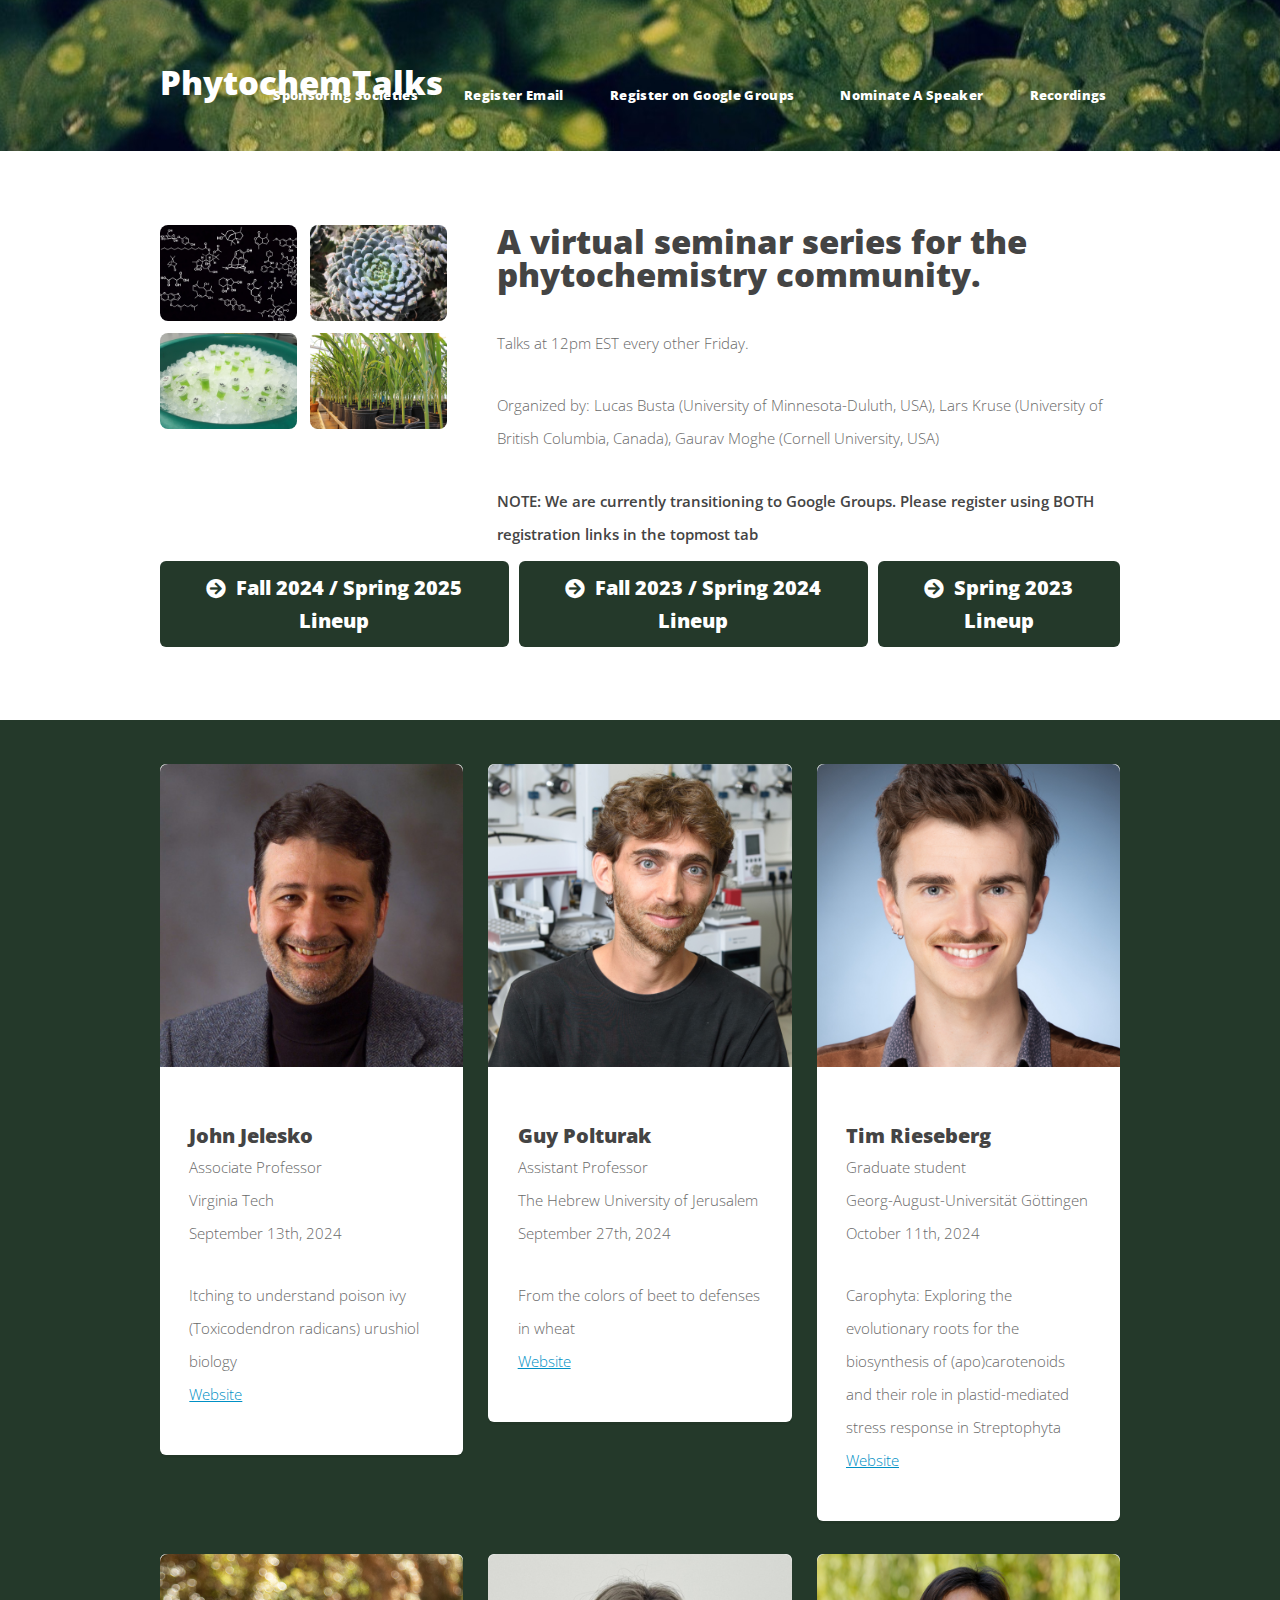
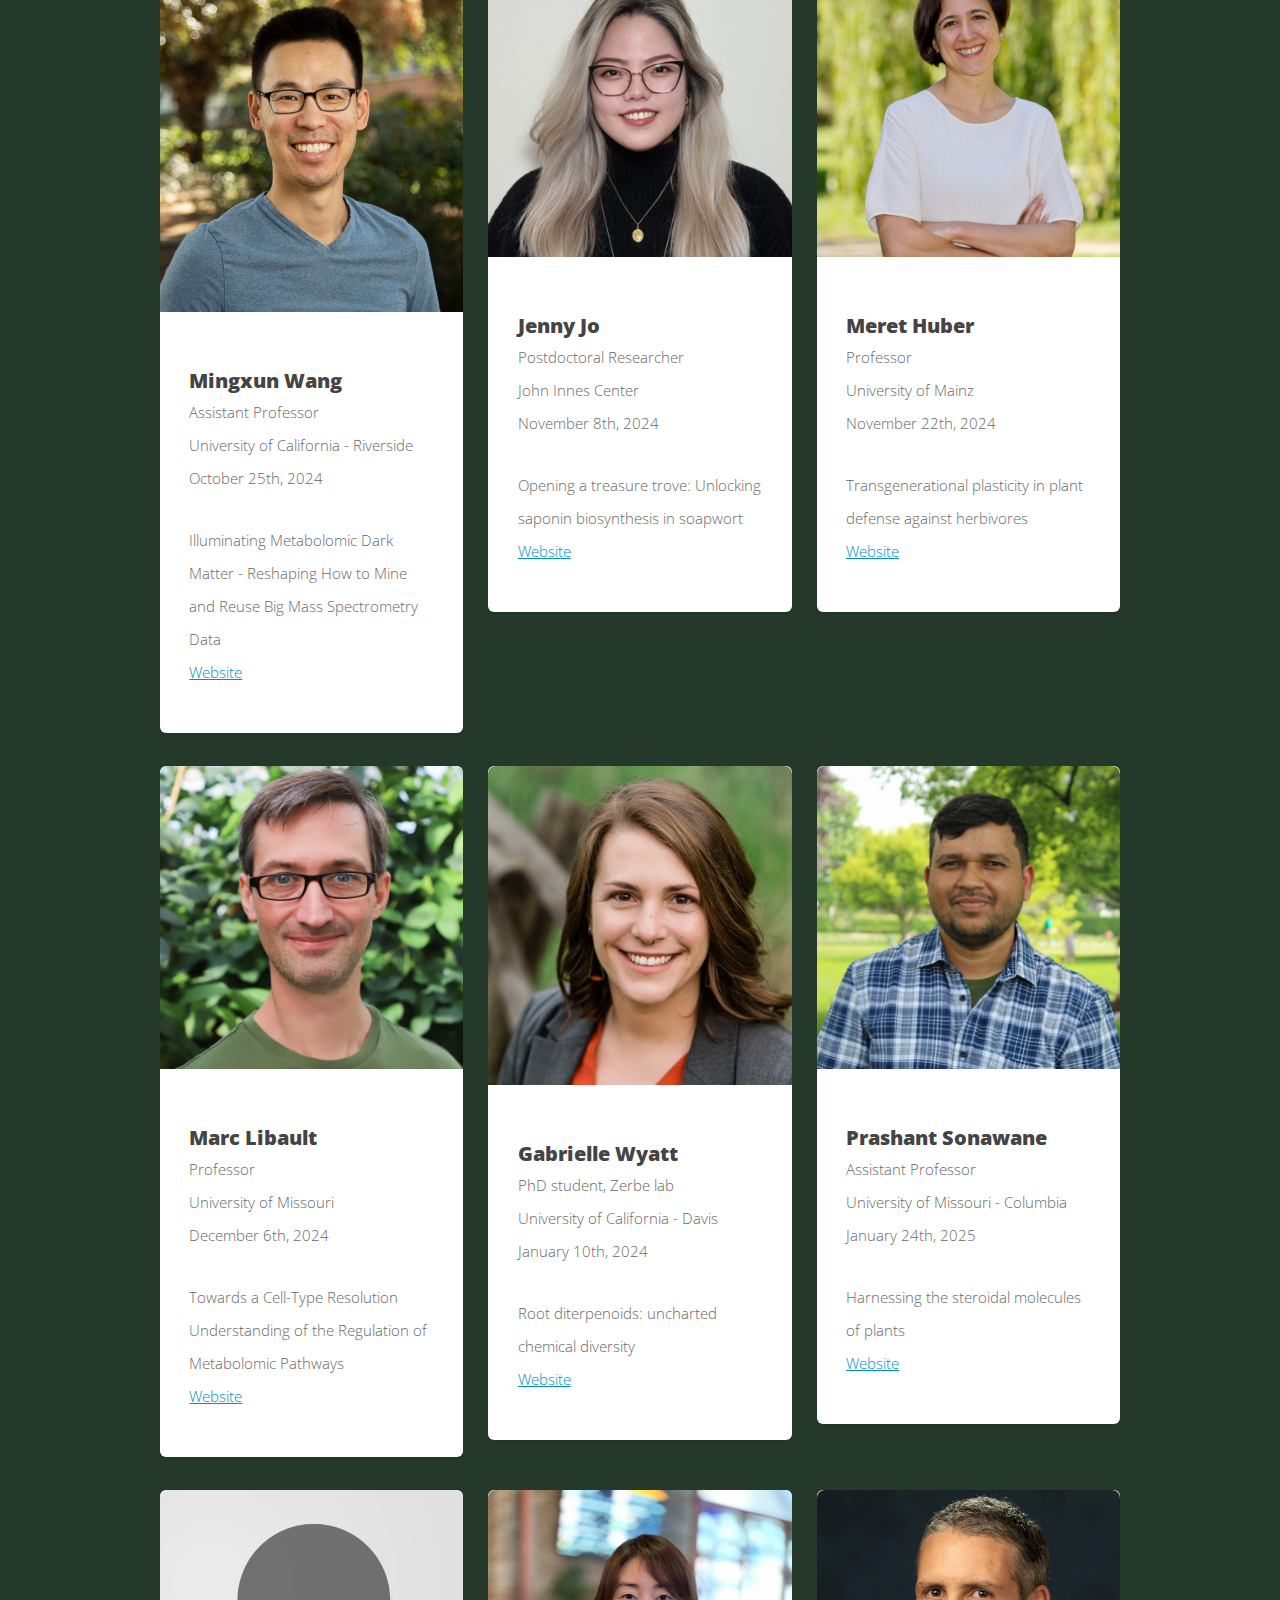
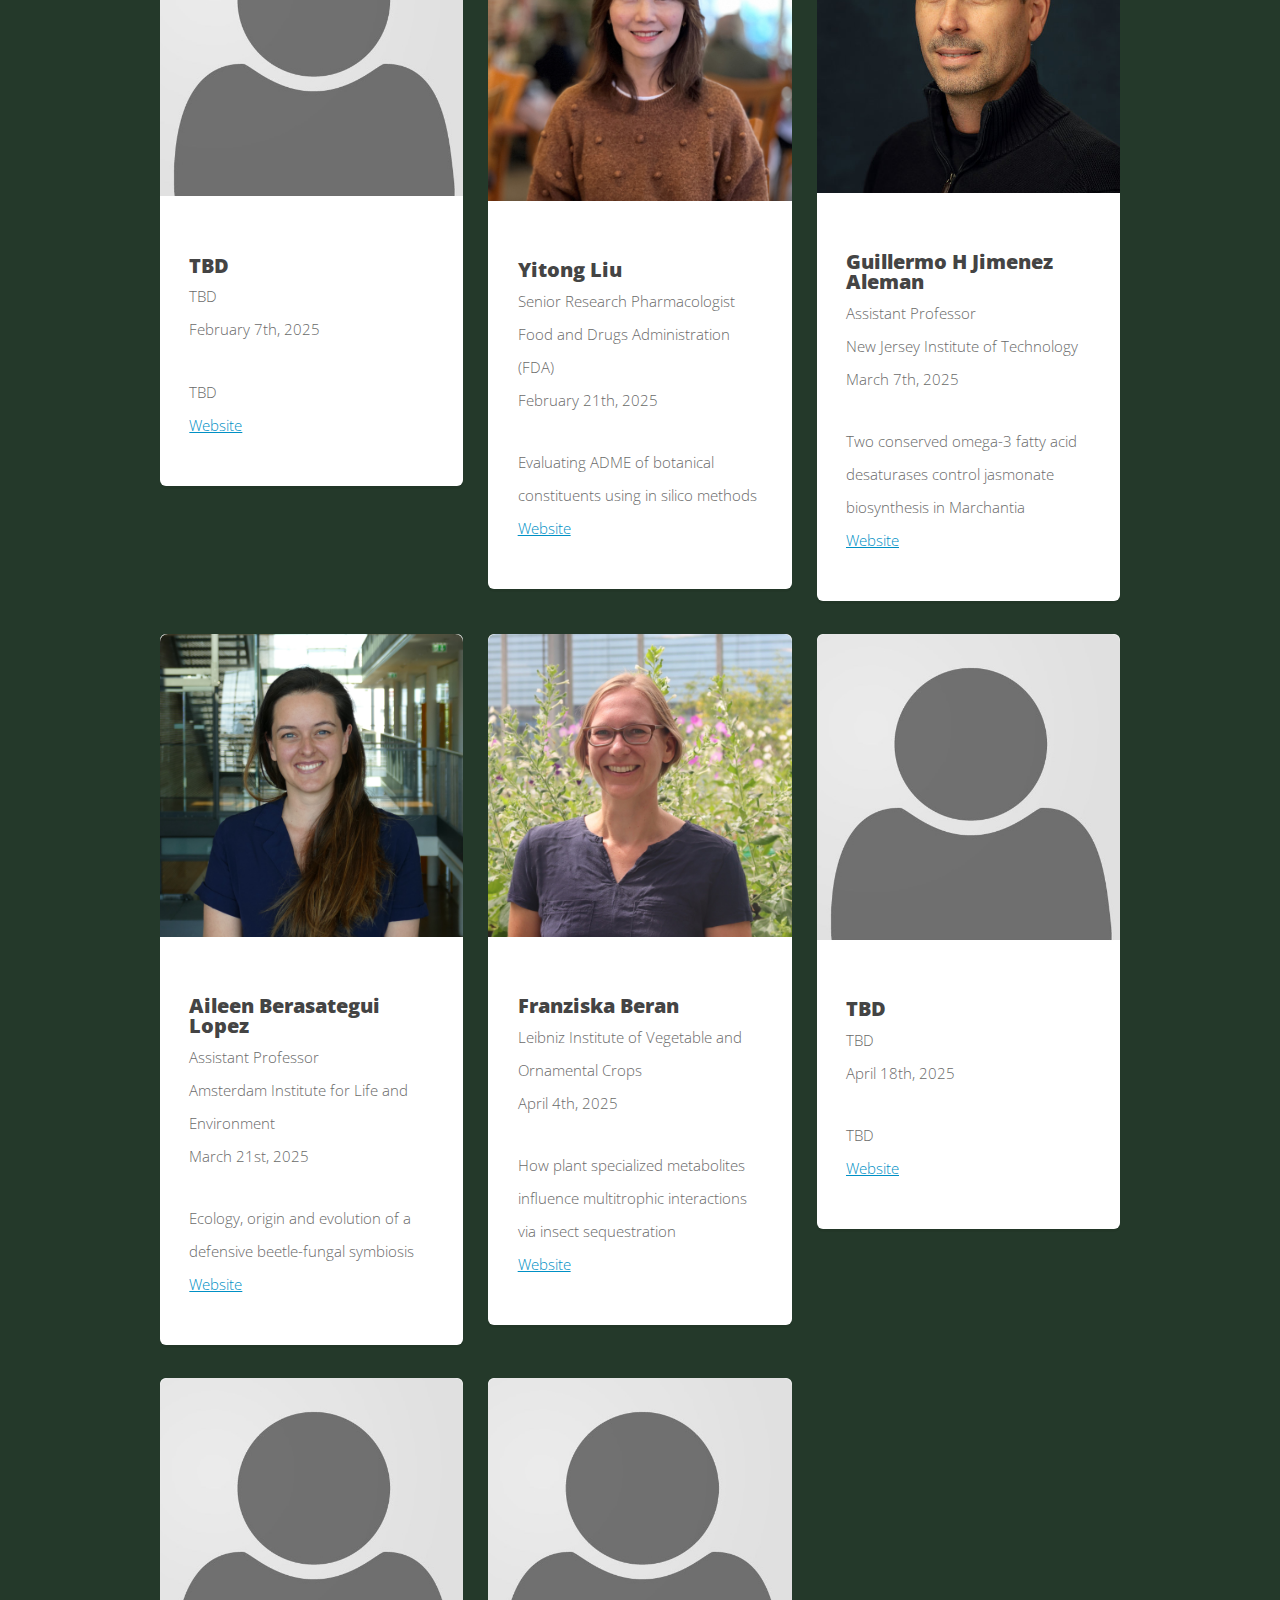
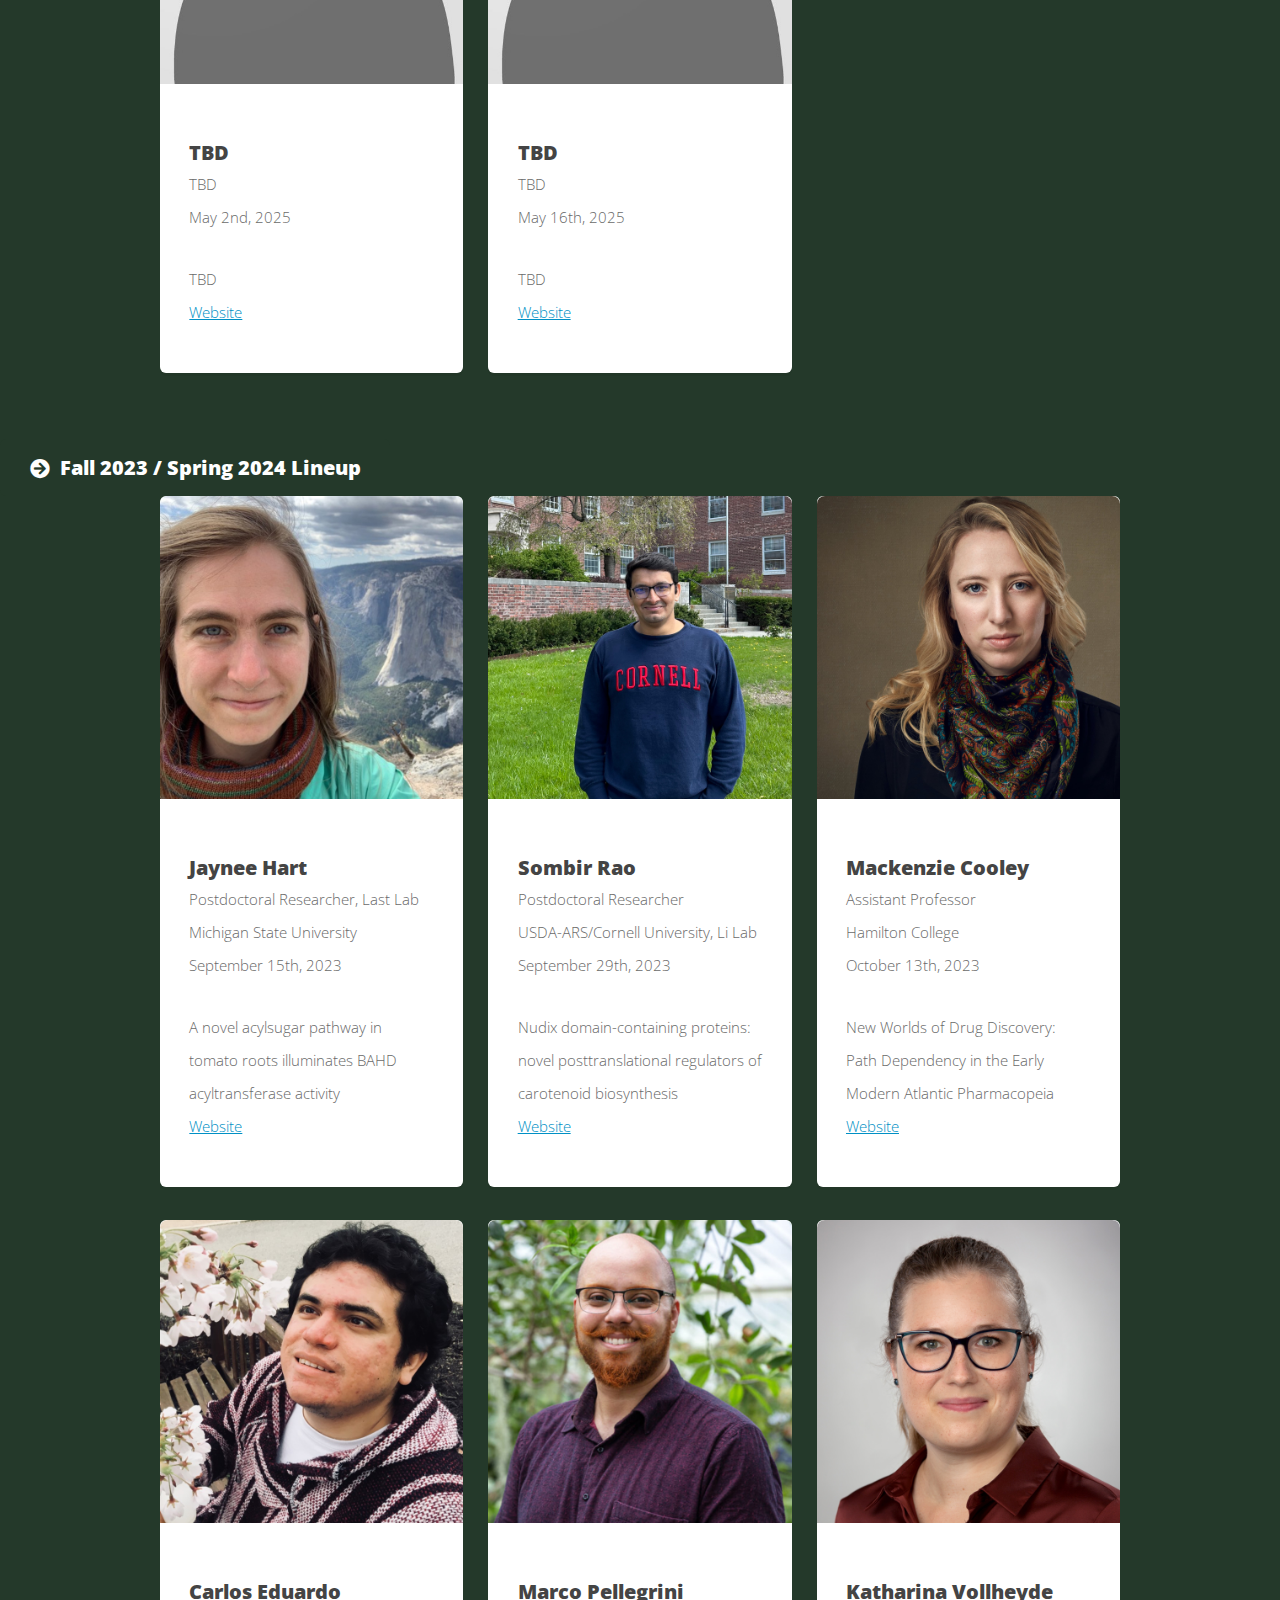
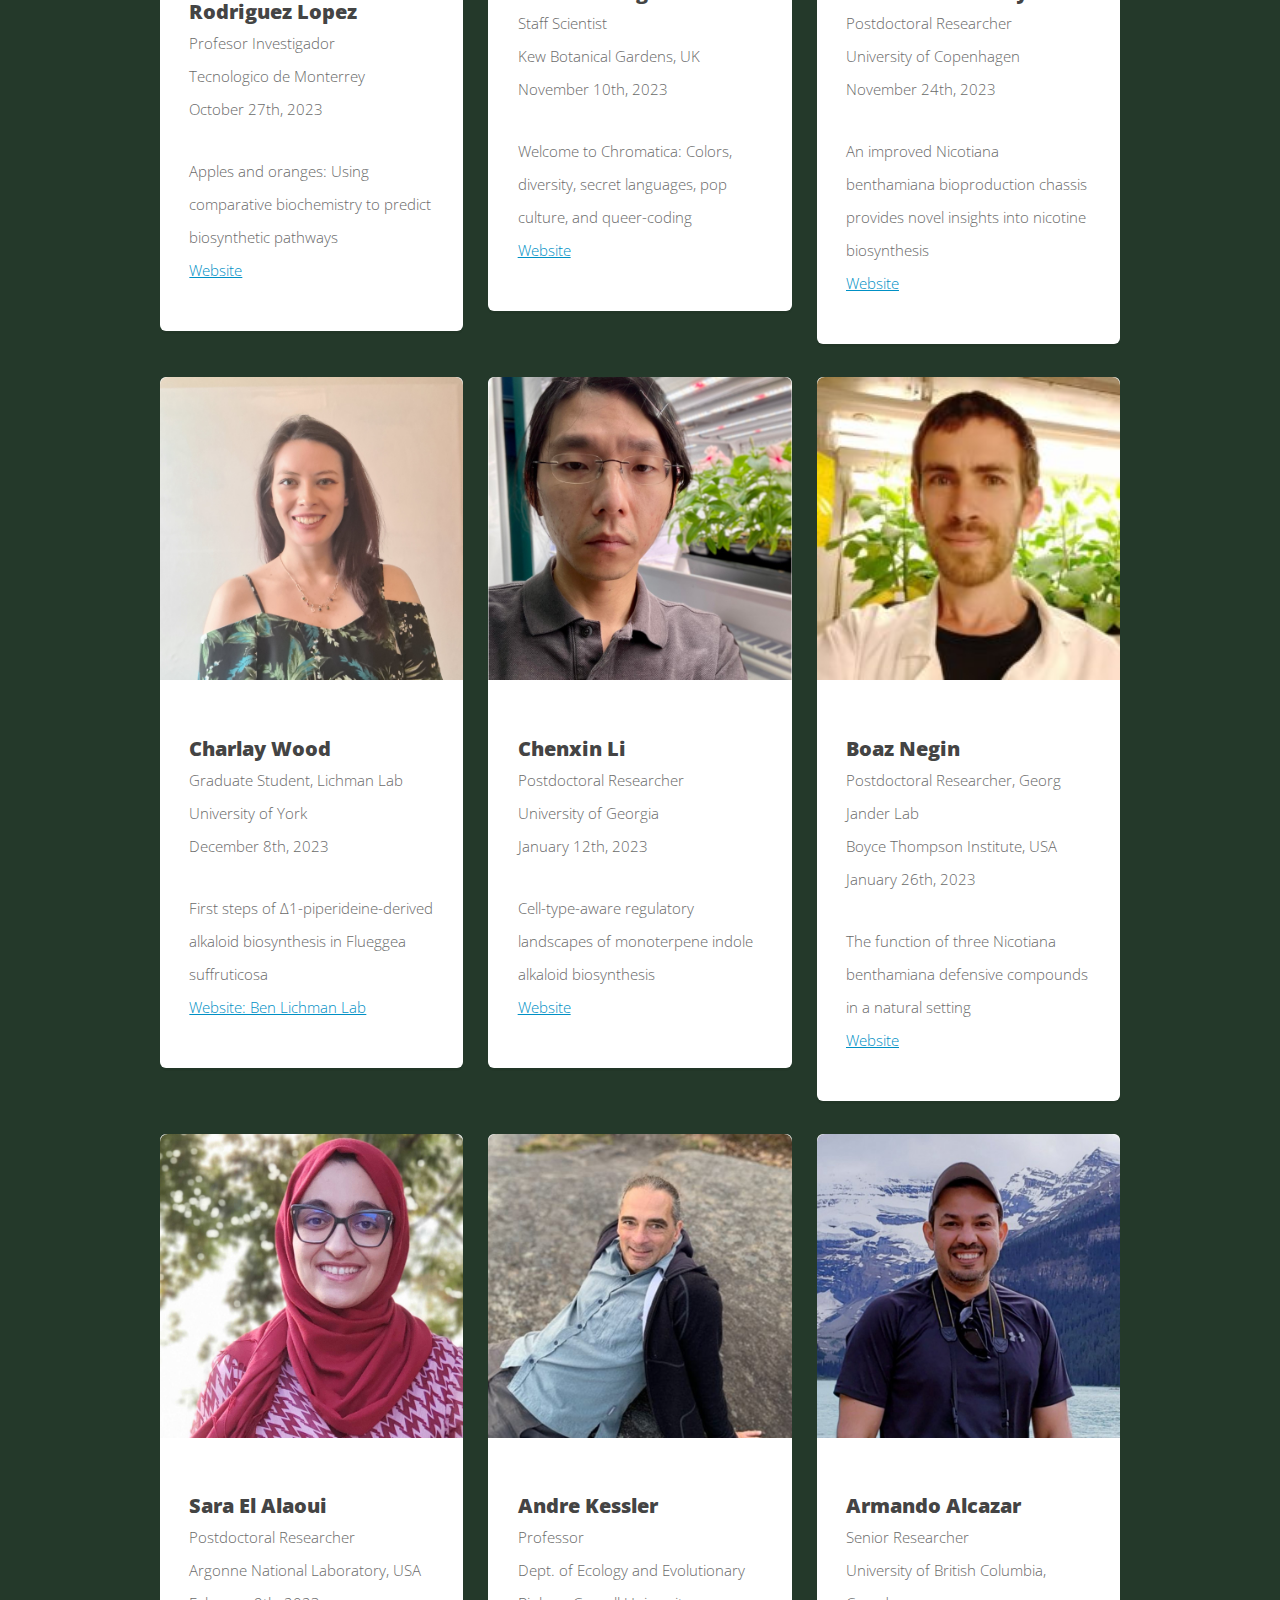
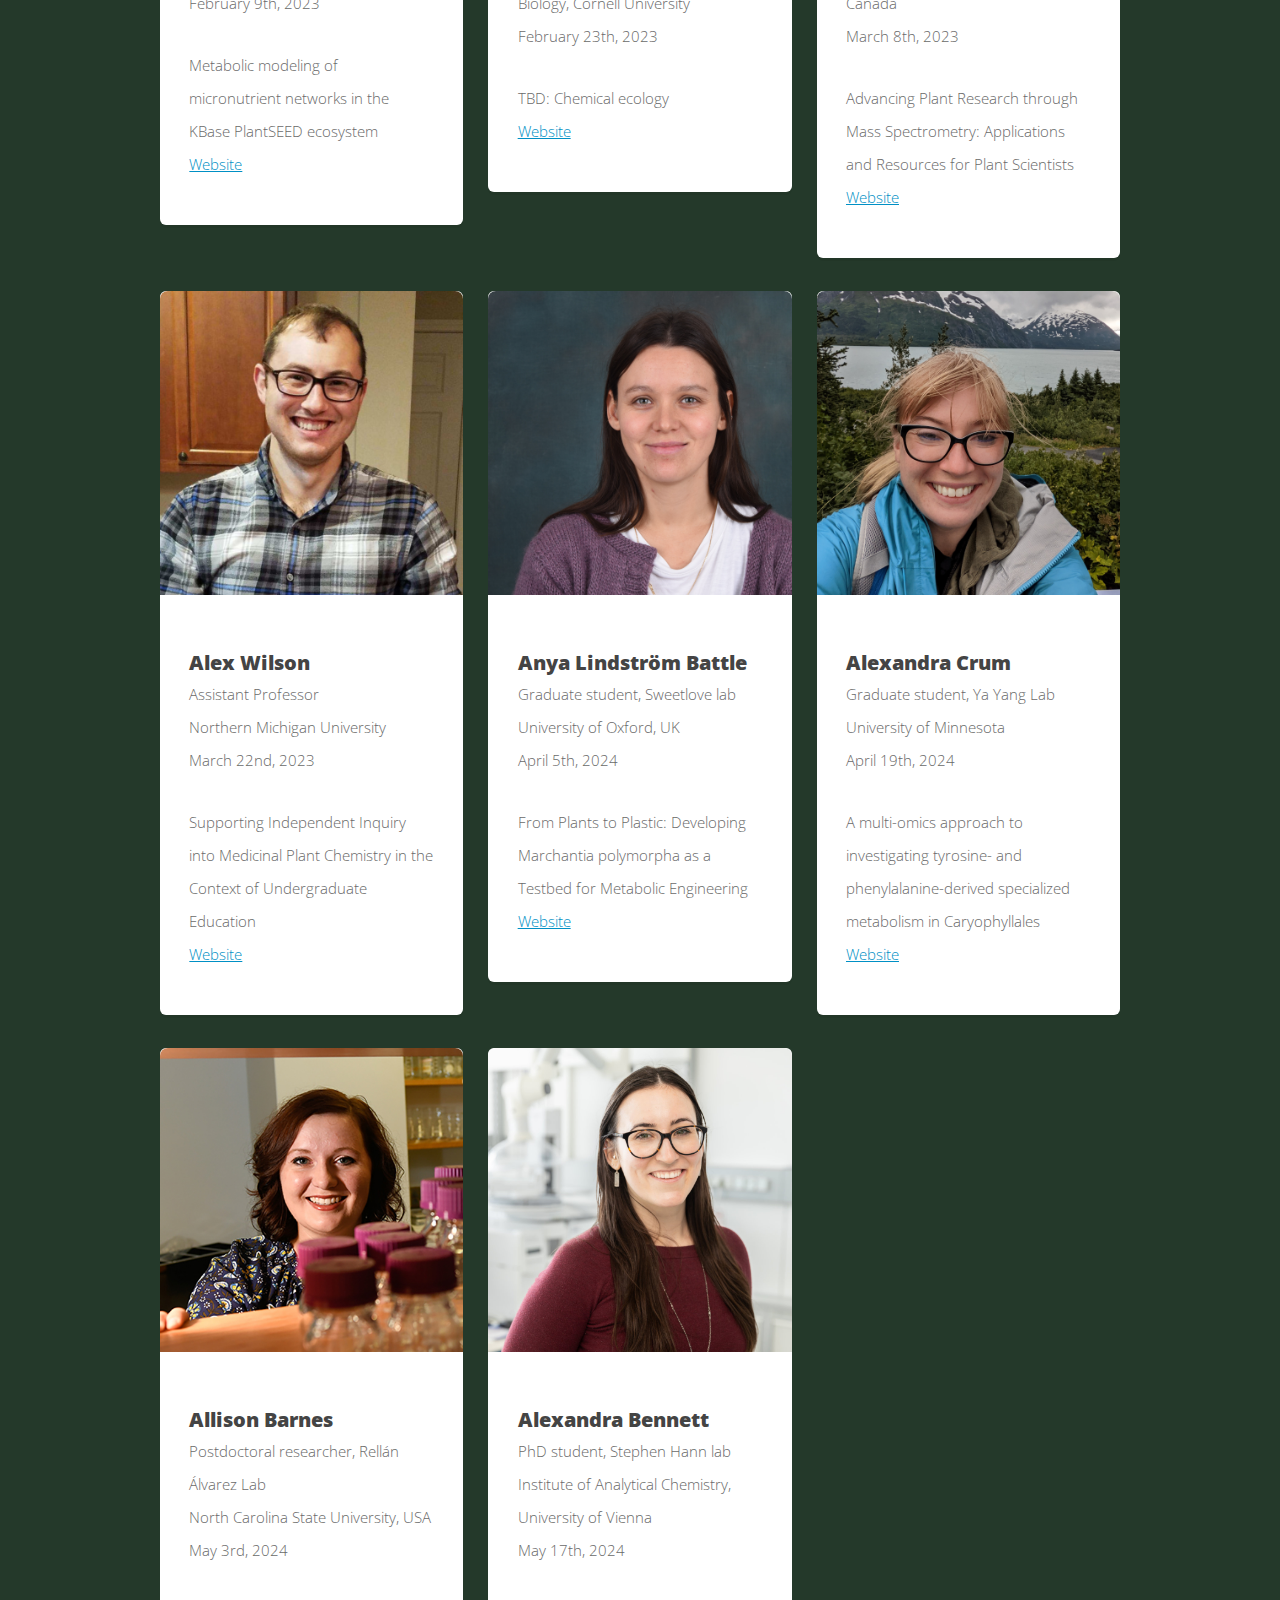
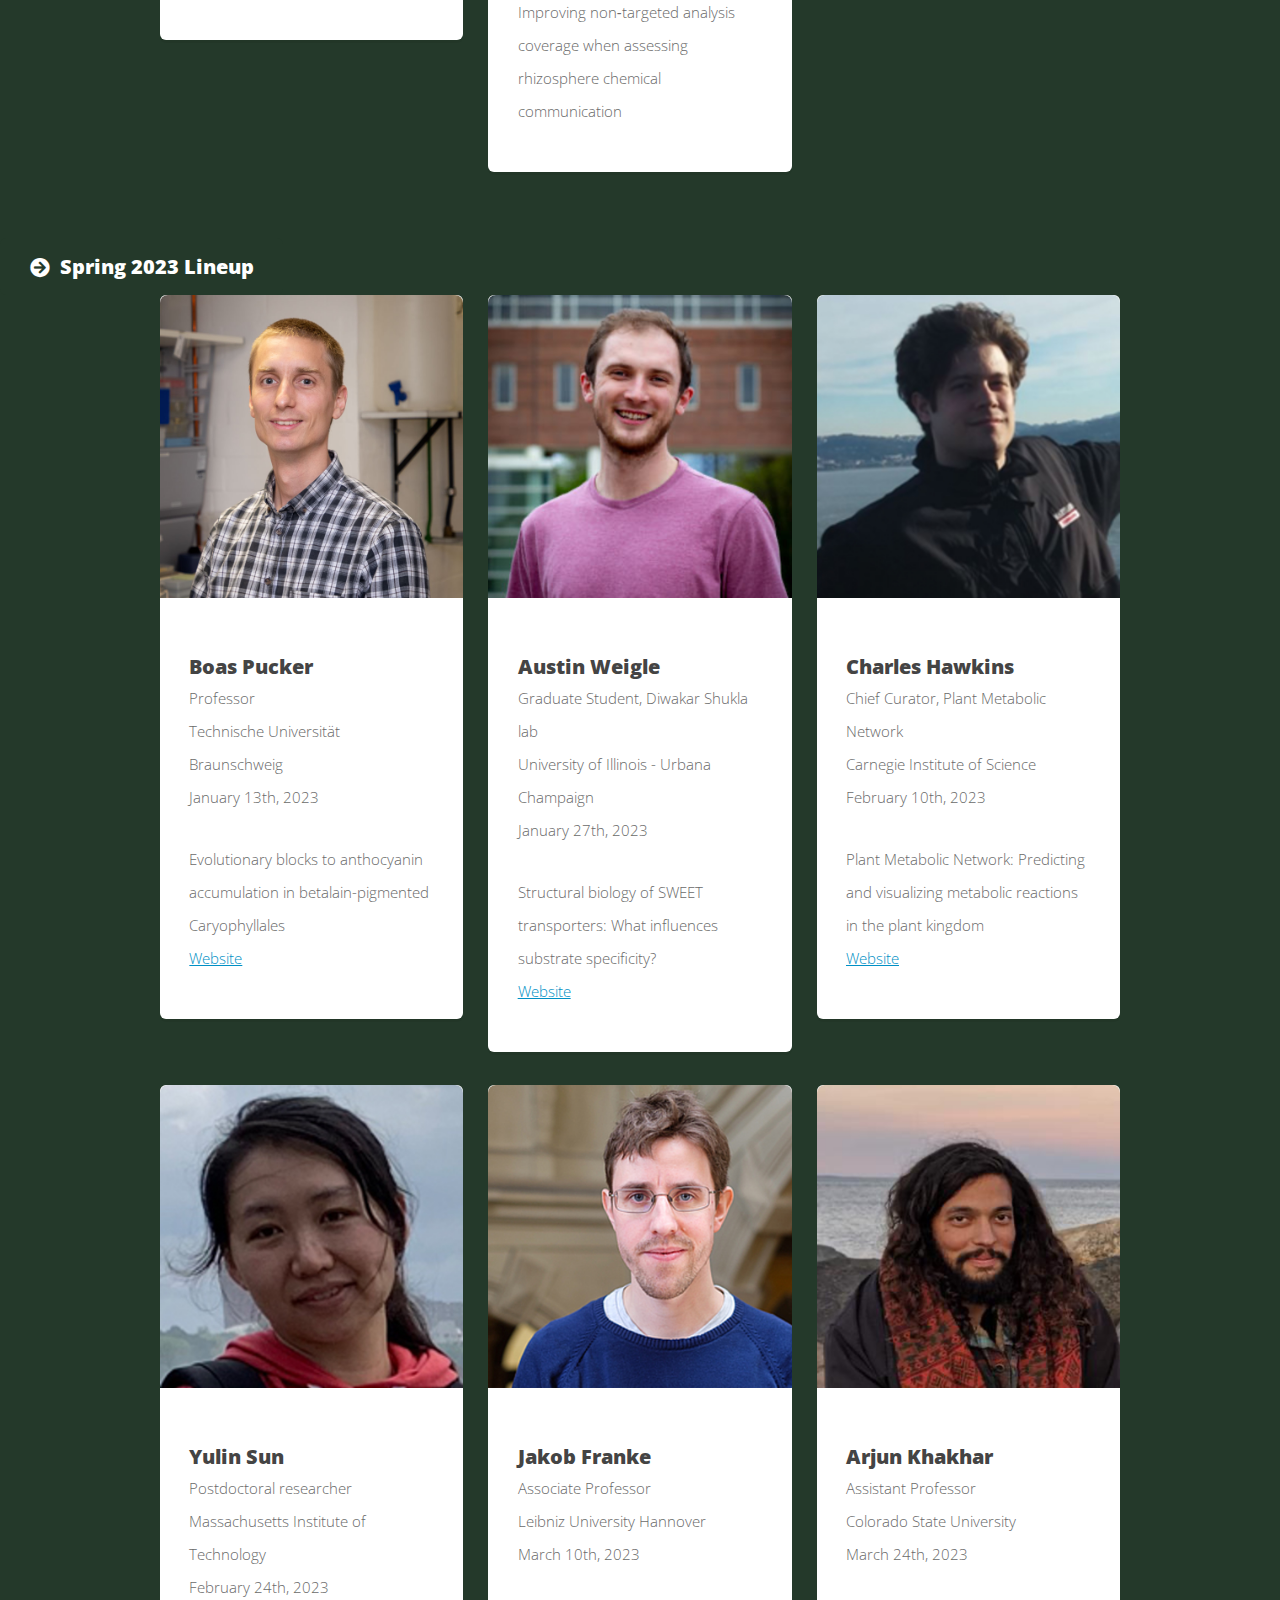
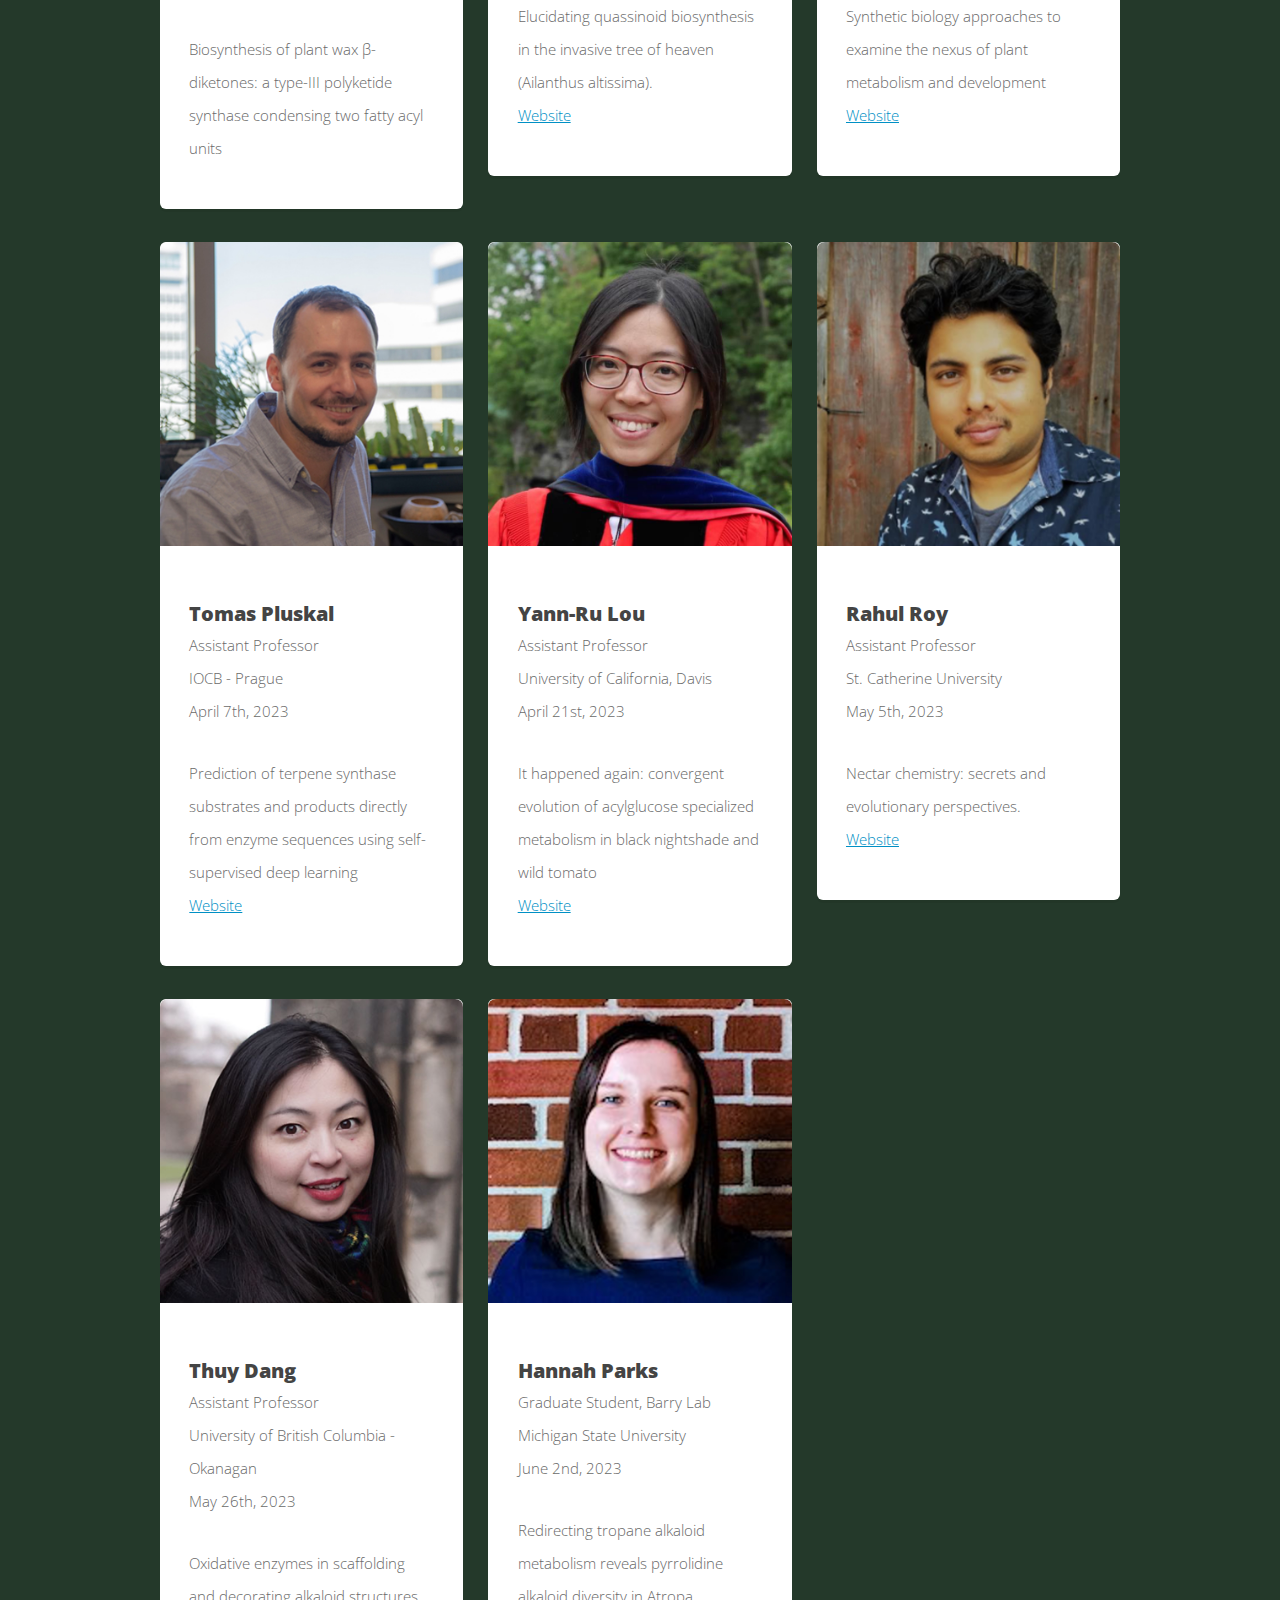
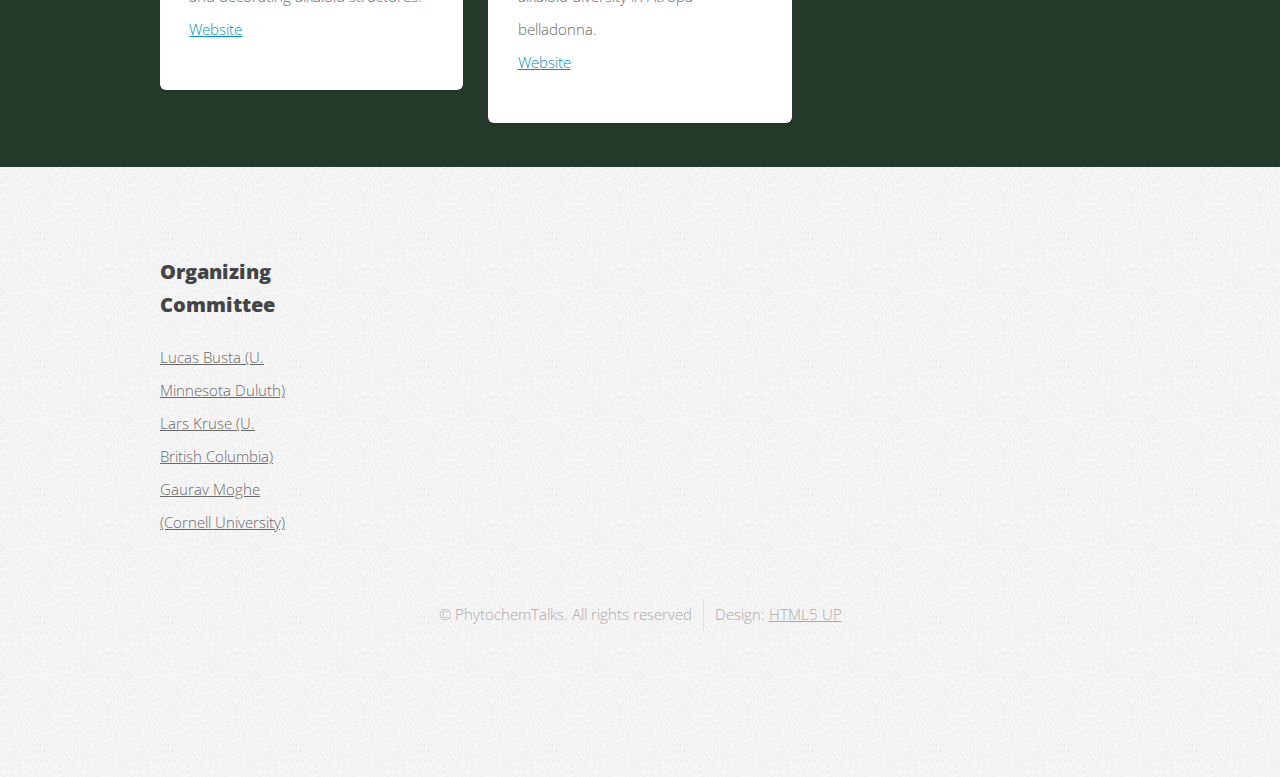
==== commit 66a83727: "Update index.html" ====
--- a/index.html
+++ b/index.html
@@ -29,8 +29,7 @@
 
 						<!-- Nav -->
 							<nav id="nav">
-								<ul>
-									<li class="current"><a href="index.html">Welcome</a></li>
+								<ul>									
 									<li>
 										<a href="#">Sponsoring Societies</a>
 										<ul>
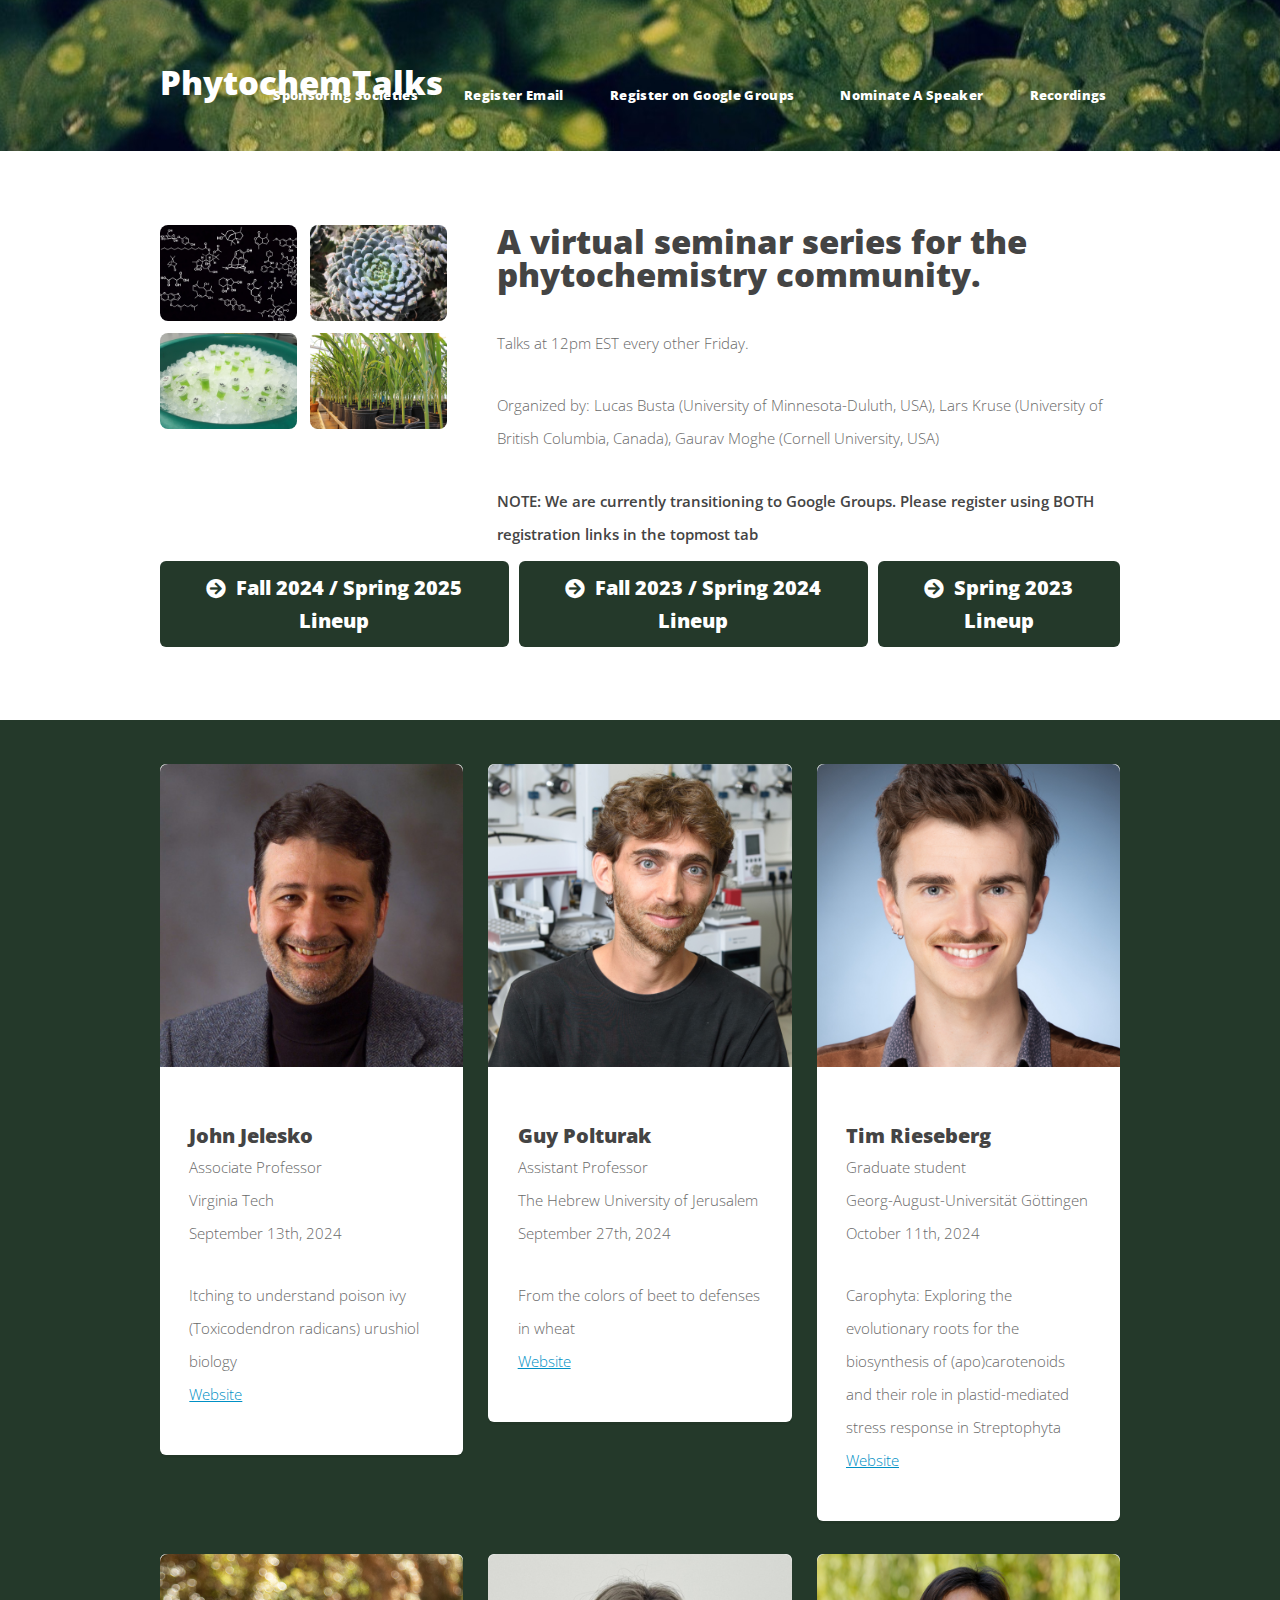
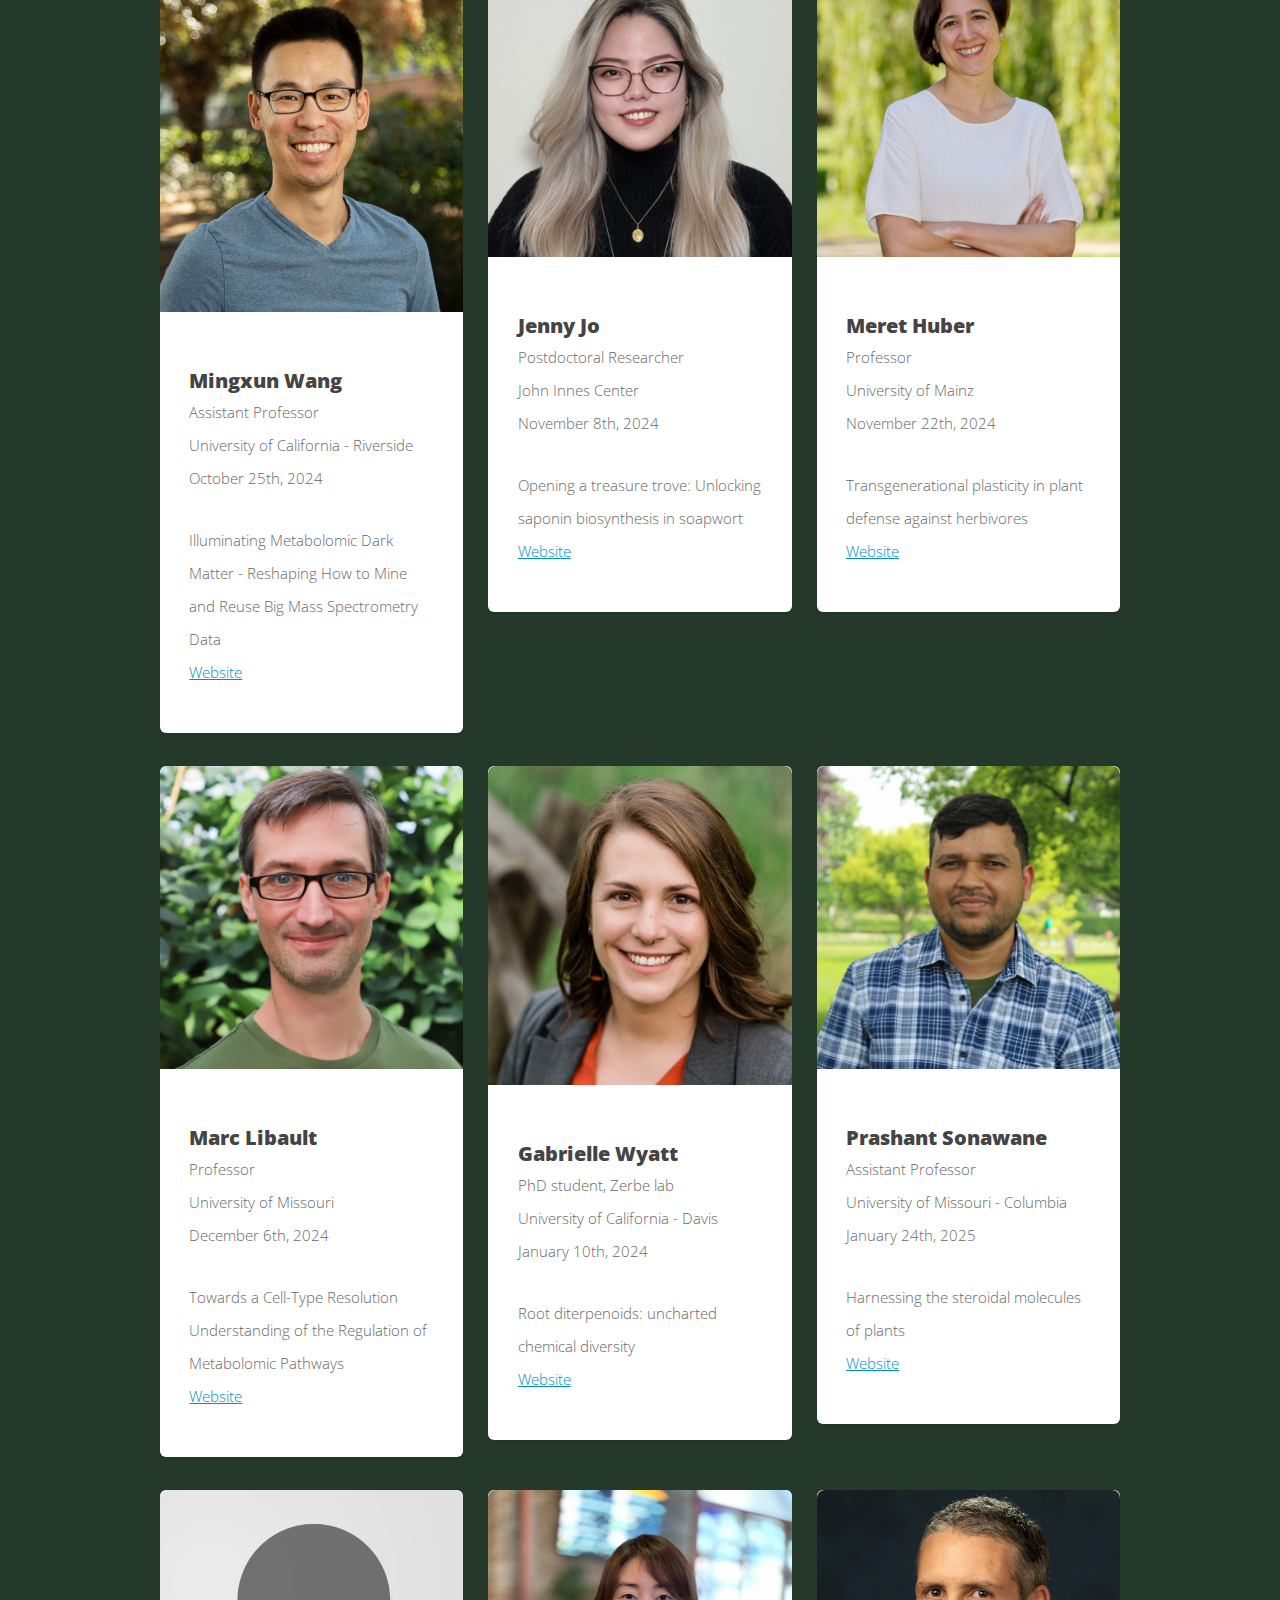
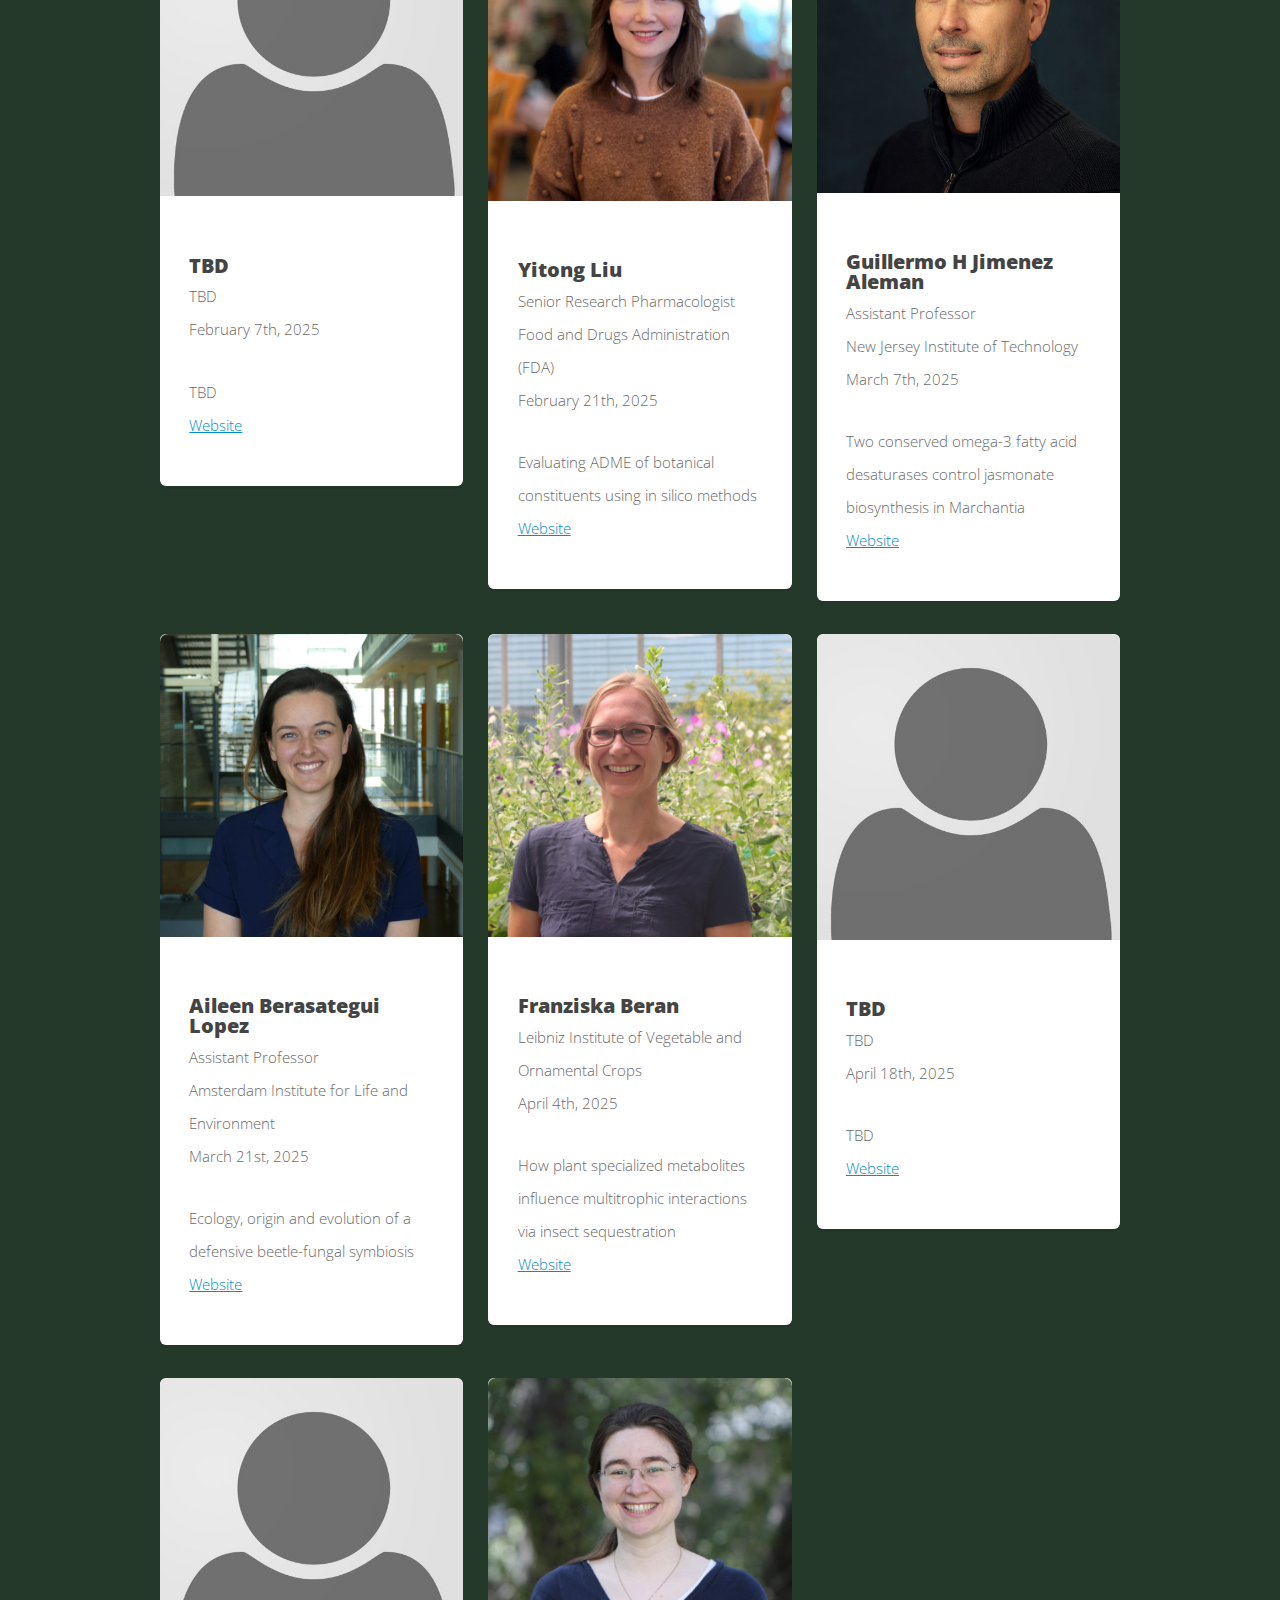
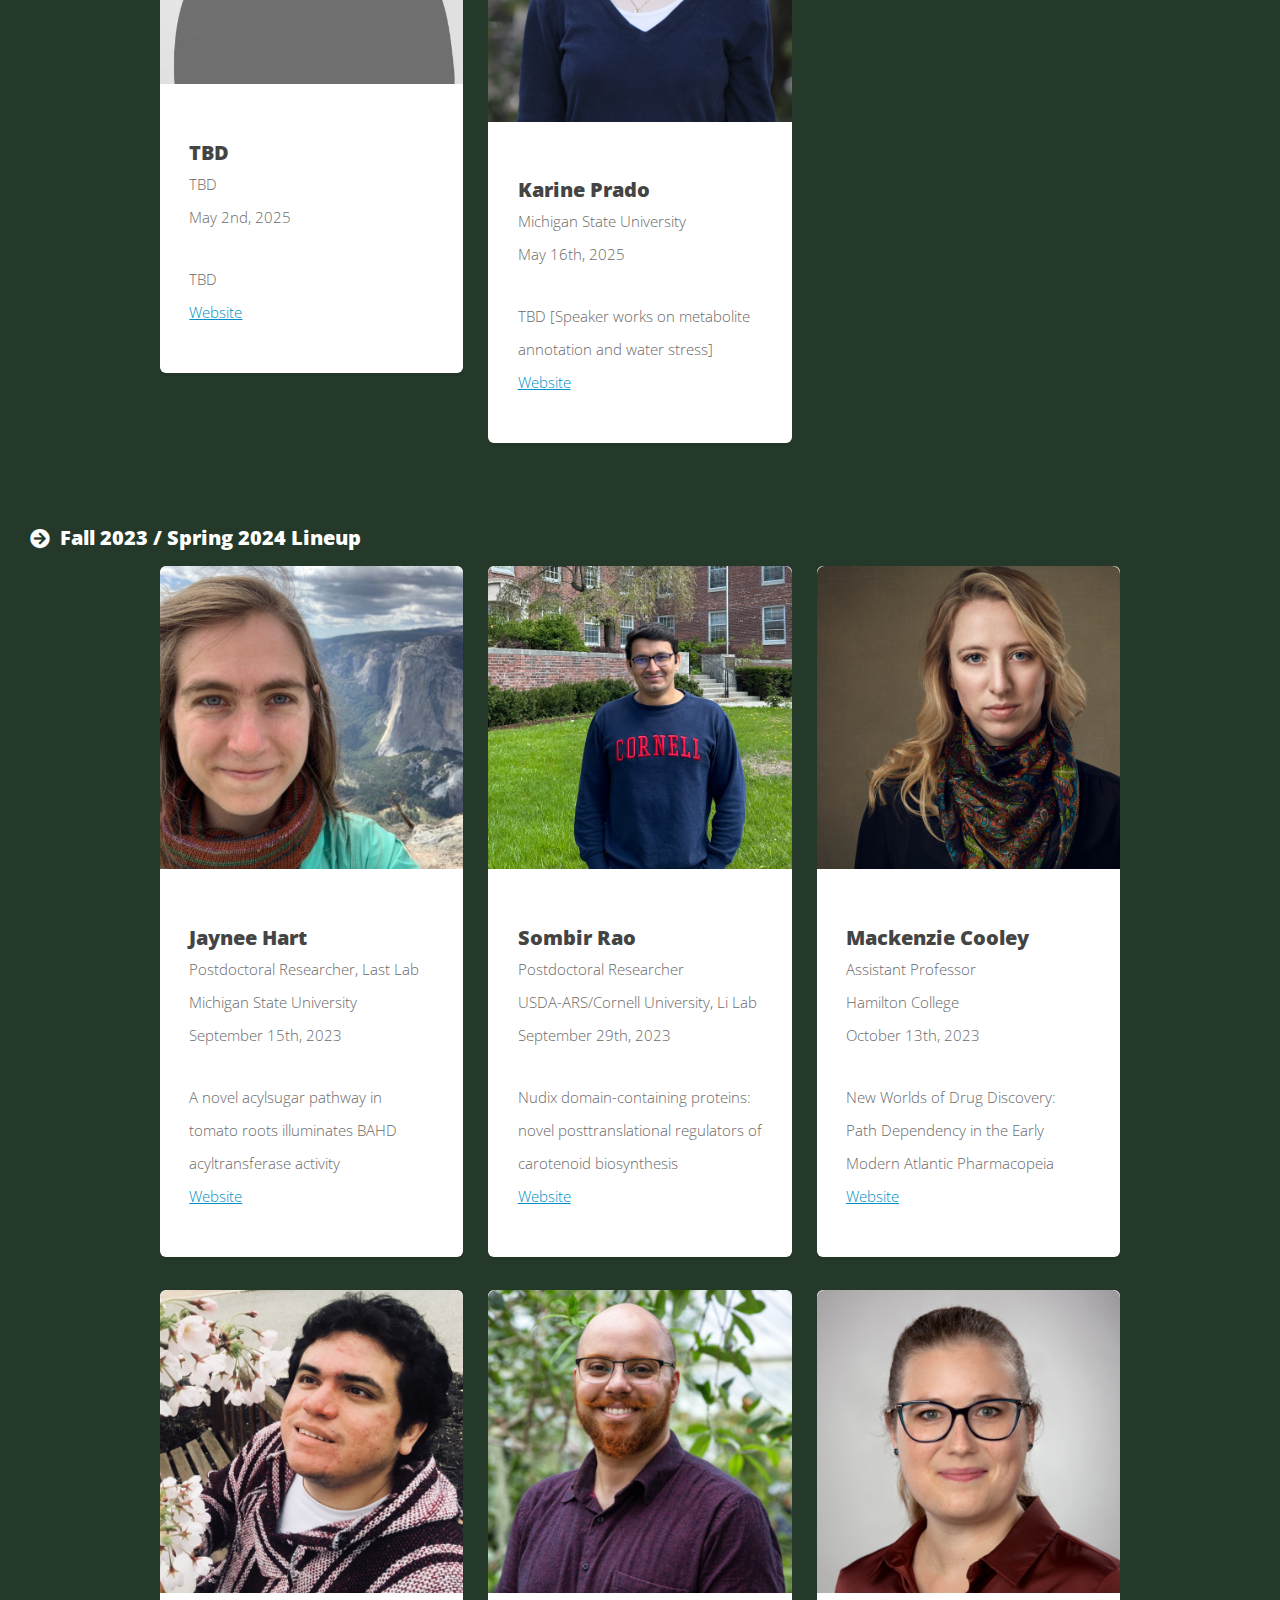
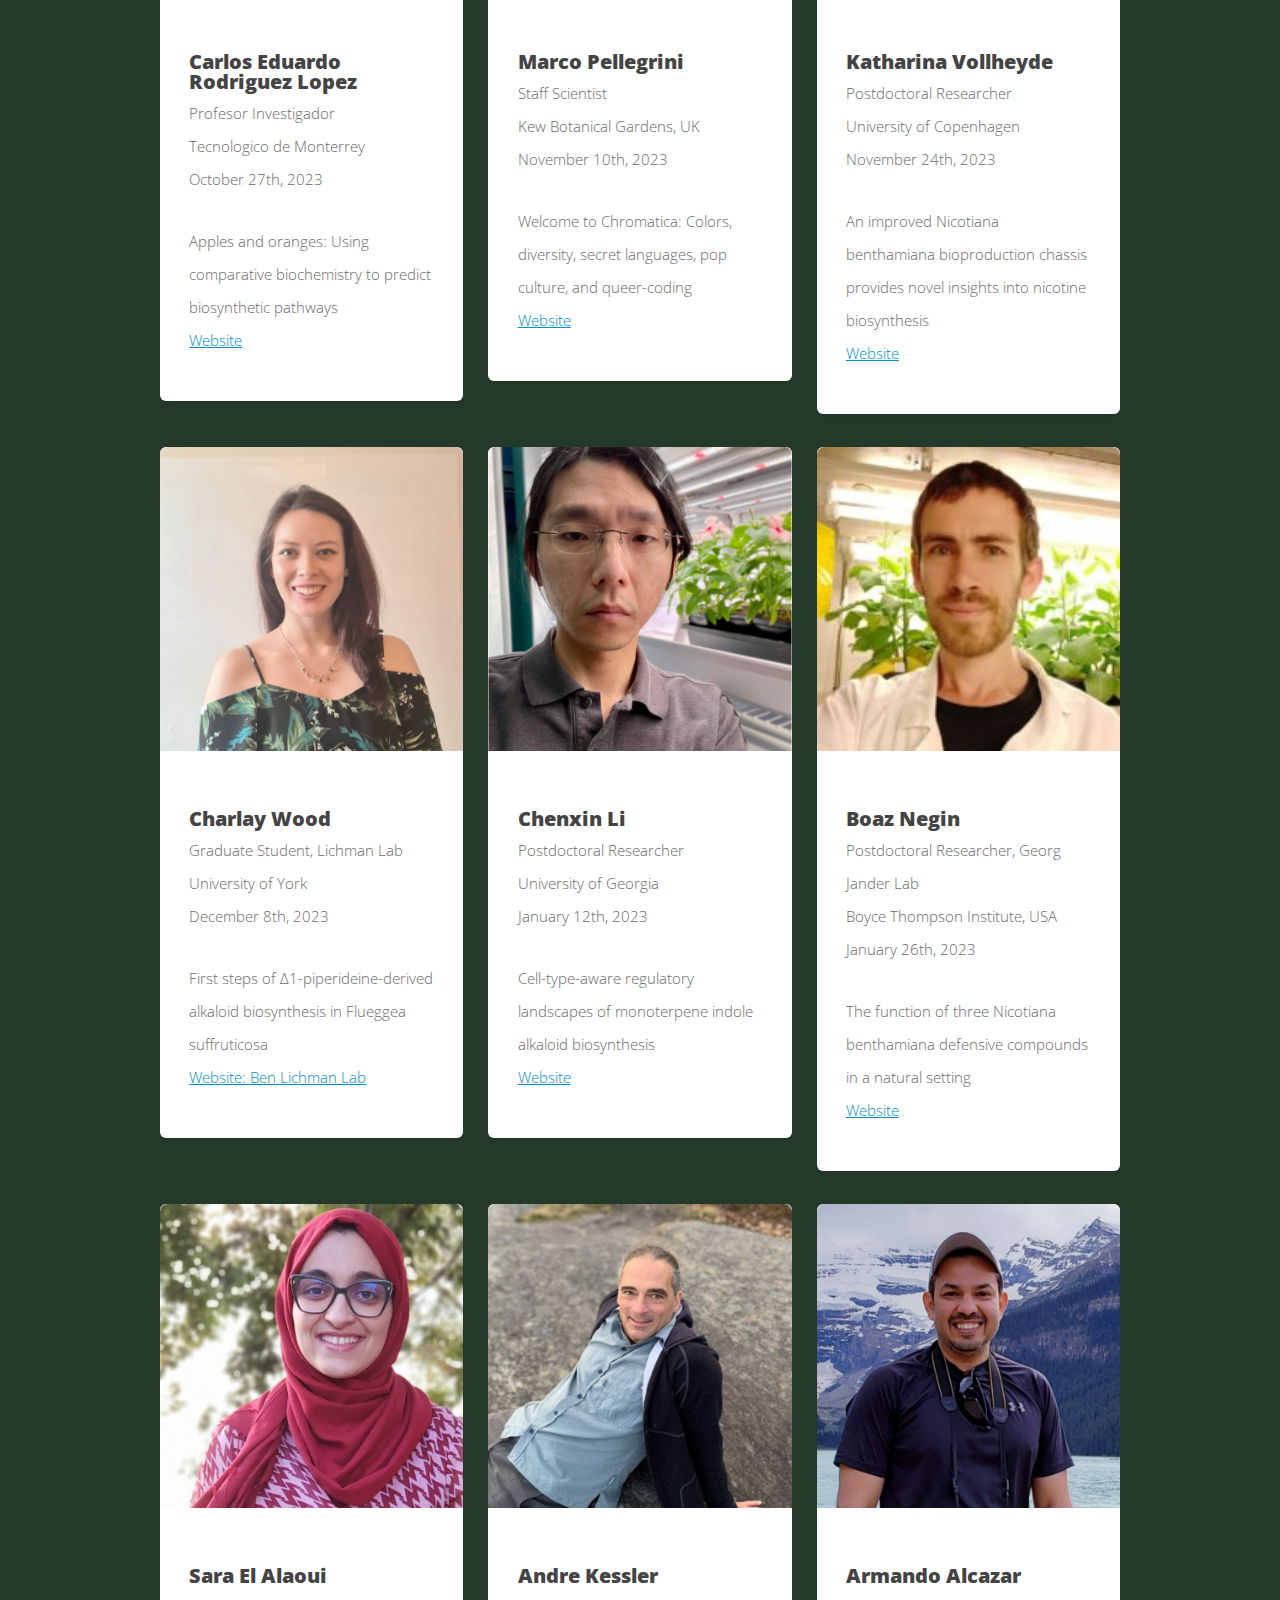
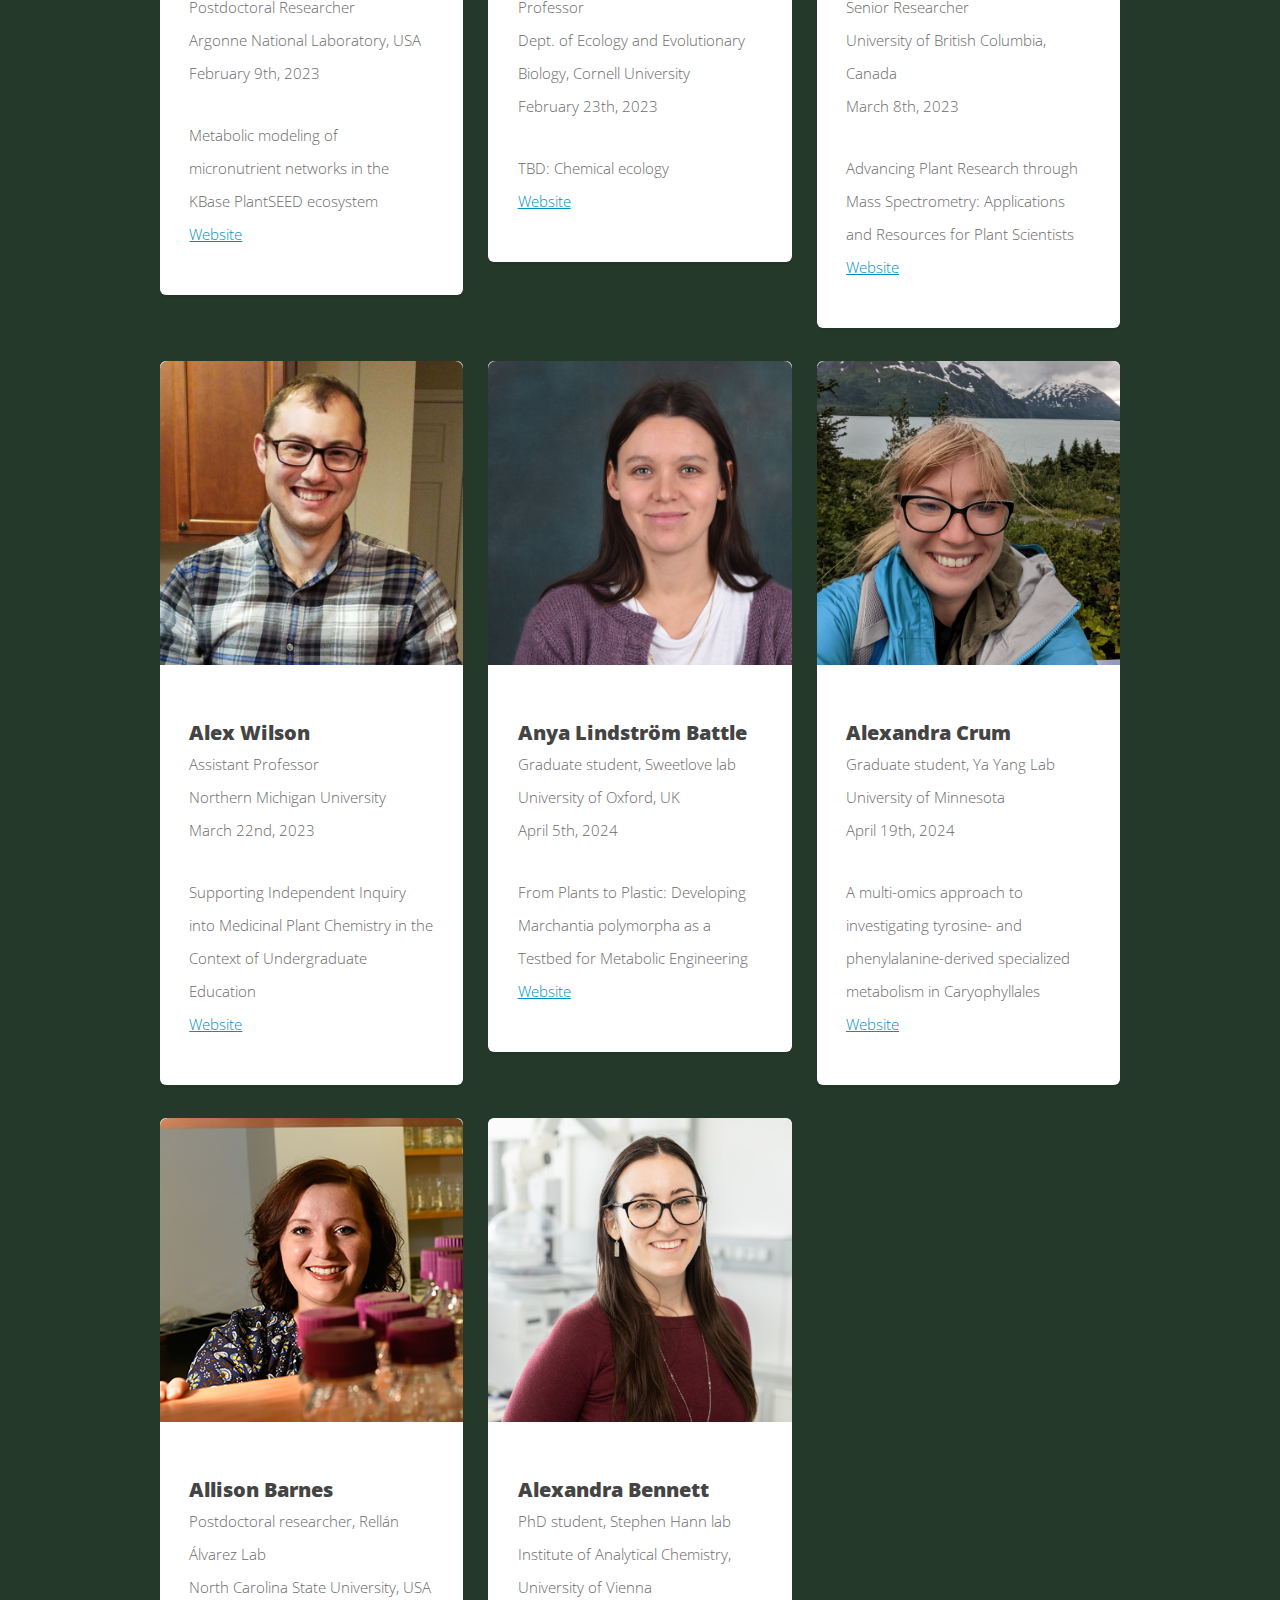
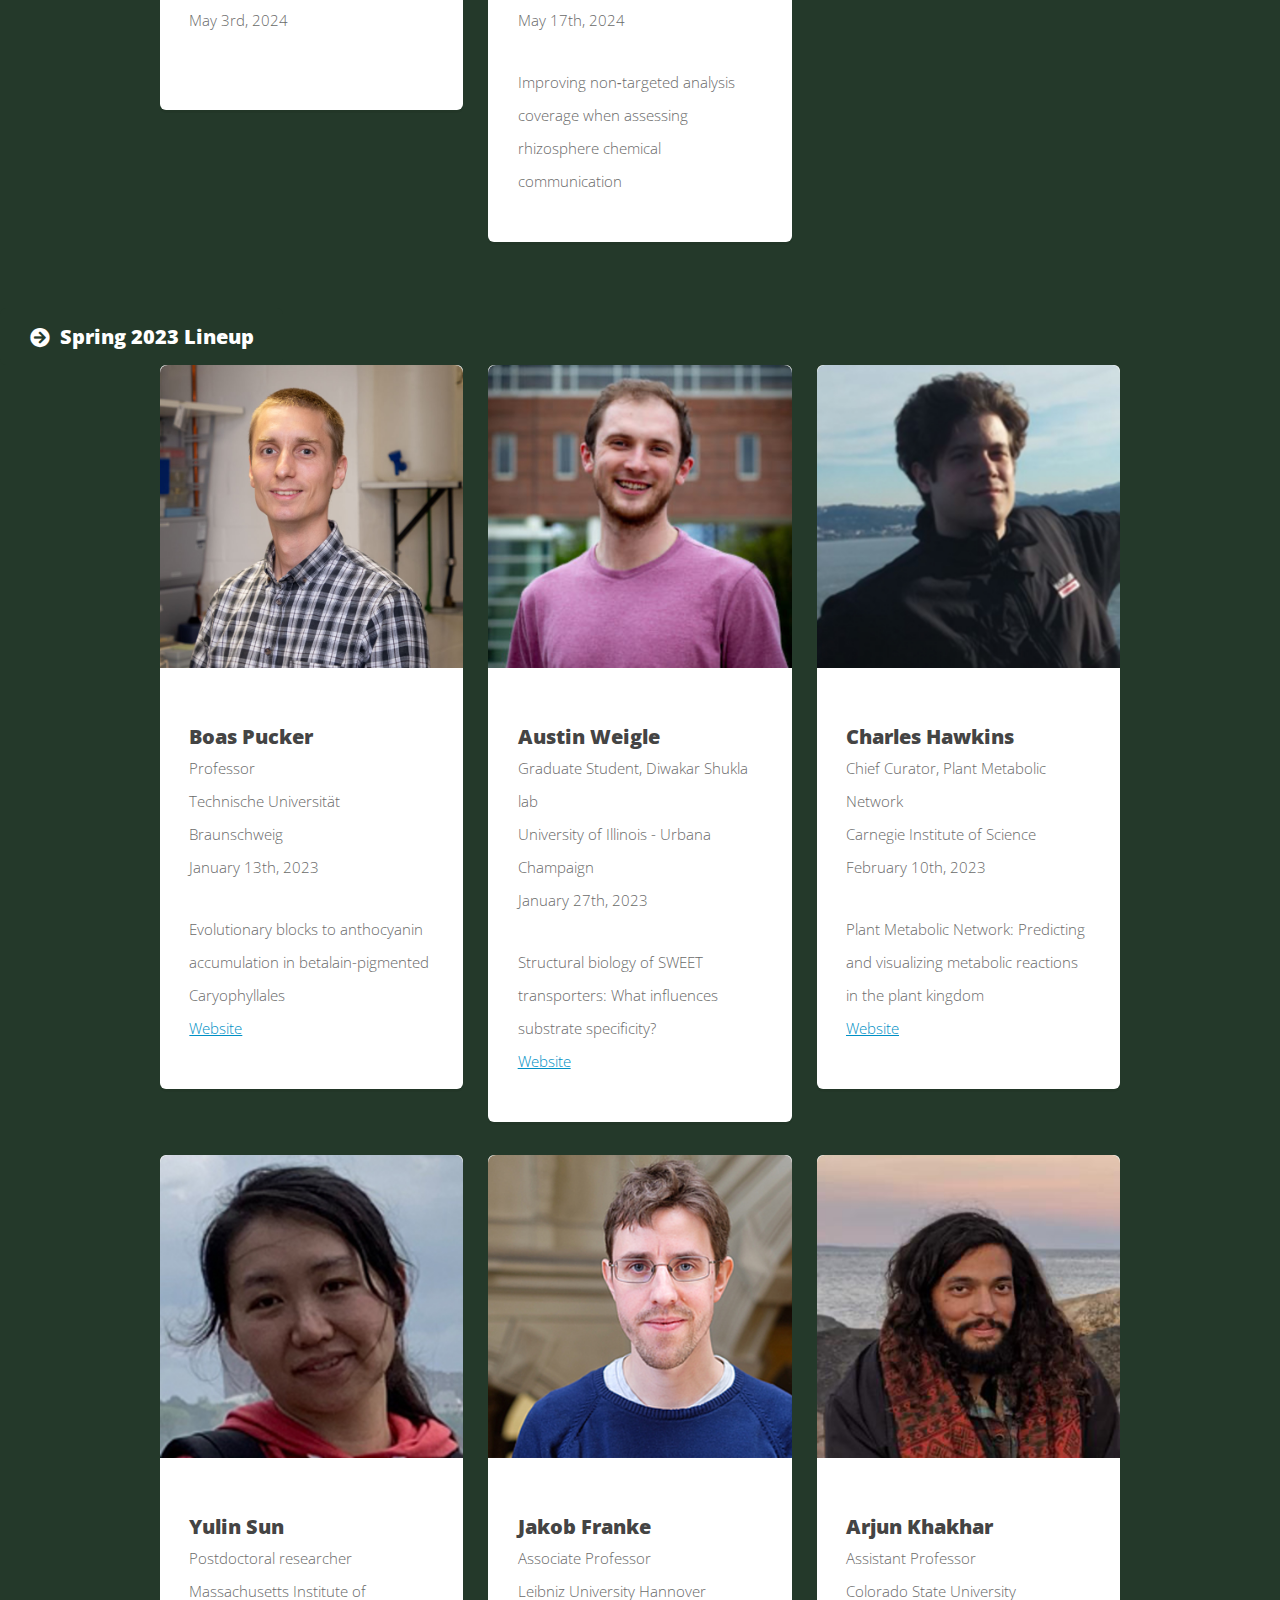
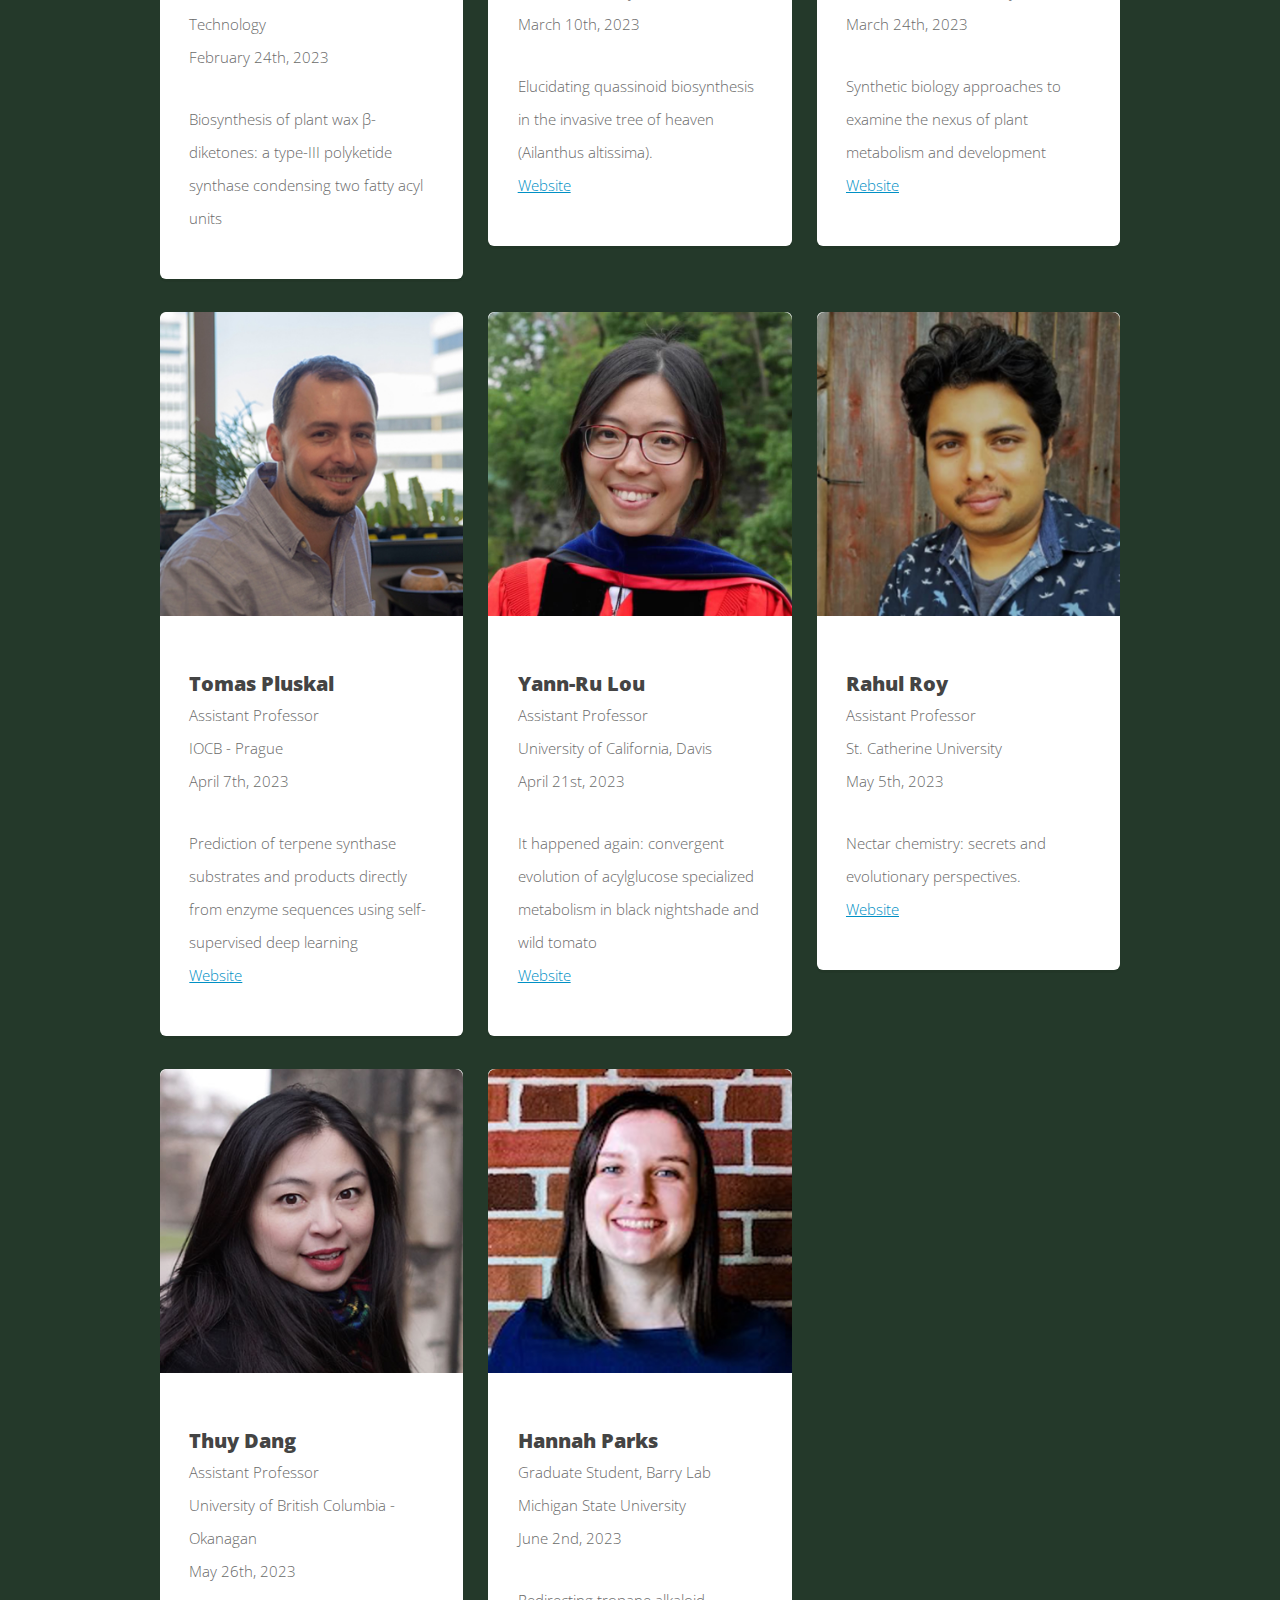
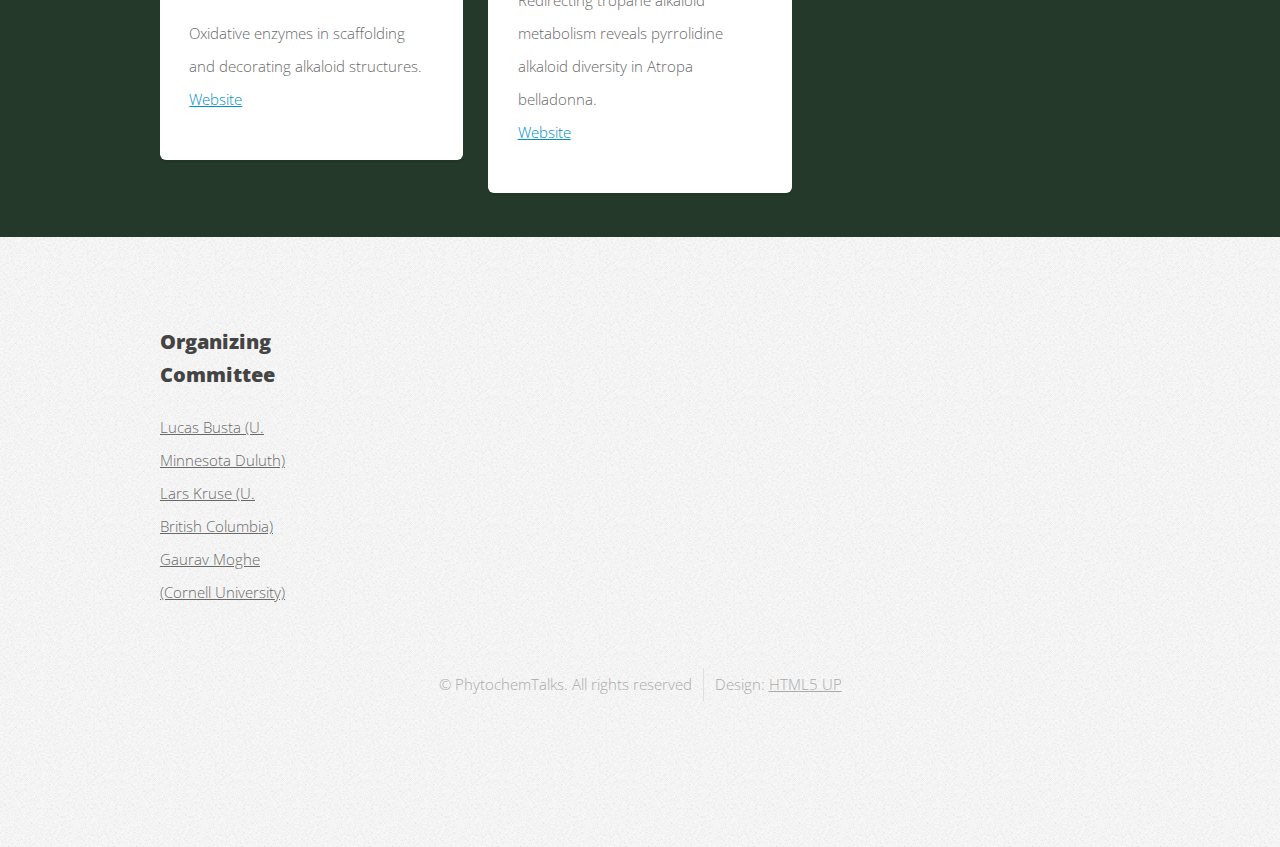
==== commit 8b6008d8: "Update index.html" ====
--- a/index.html
+++ b/index.html
@@ -441,16 +441,16 @@
 
 								<div class="col-4 col-12-medium">
 									<section class="box feature">
-										<a href="#" class="image featured"><img src="images/speakers/placeholder.jpg" alt="" /></a>
-										<div class="inner">
-											<header>
-												<h2>TBD</h2>
-												<!-- <p>TBD</p> -->
-												<p>TBD</p>
+										<a href="#" class="image featured"><img src="images/speakers/karinePrado.png" alt="" /></a>
+										<div class="inner">
+											<header>
+												<h2>Karine Prado</h2>
+												<!-- <p>Research Specialist, Sue Rhee Lab</p> -->
+												<p>Michigan State University</p>
 												<p>May 16th, 2025</p>
 											</header>
-											<p>TBD</p>
-											<a href="">Website</a>
+											<p>TBD [Speaker works on metabolite annotation and water stress]</p>
+											<a href="https://www.rheelab.org/">Website</a>
 										</div>
 									</section>
 								</div>
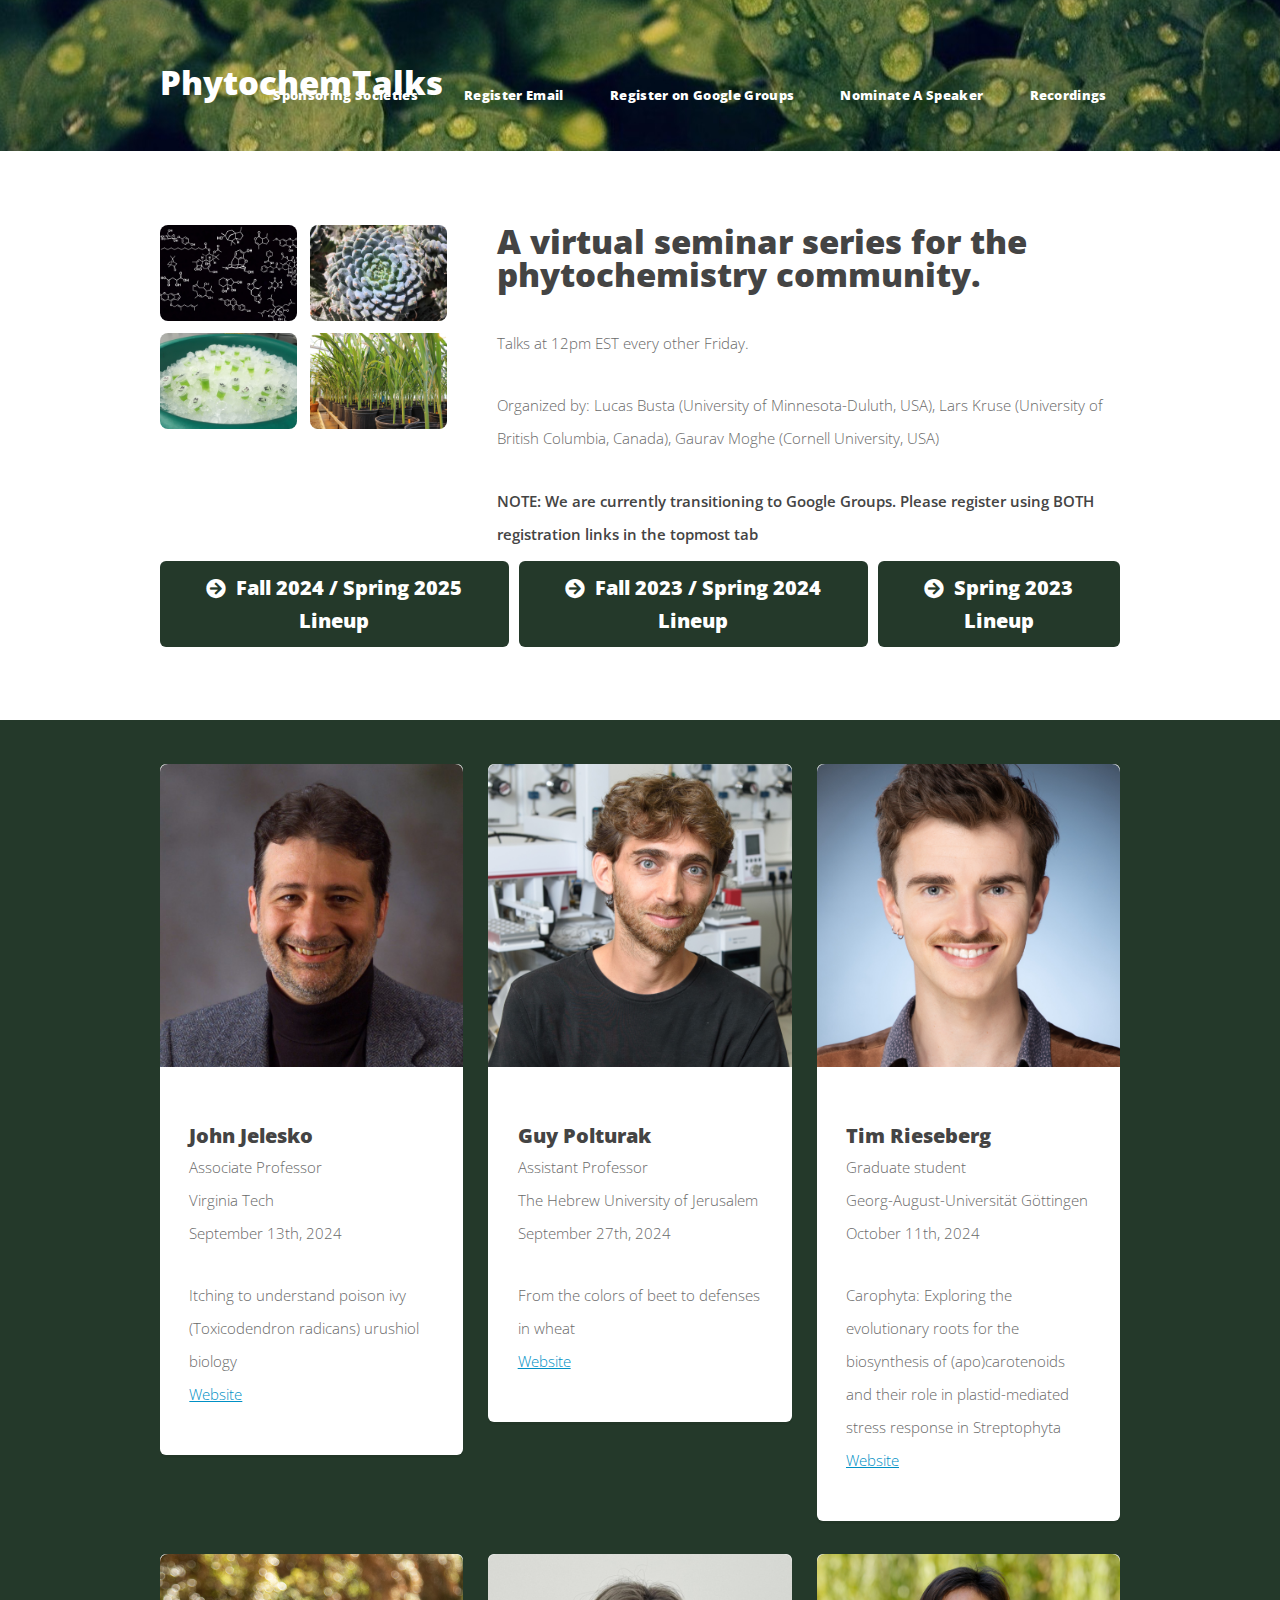
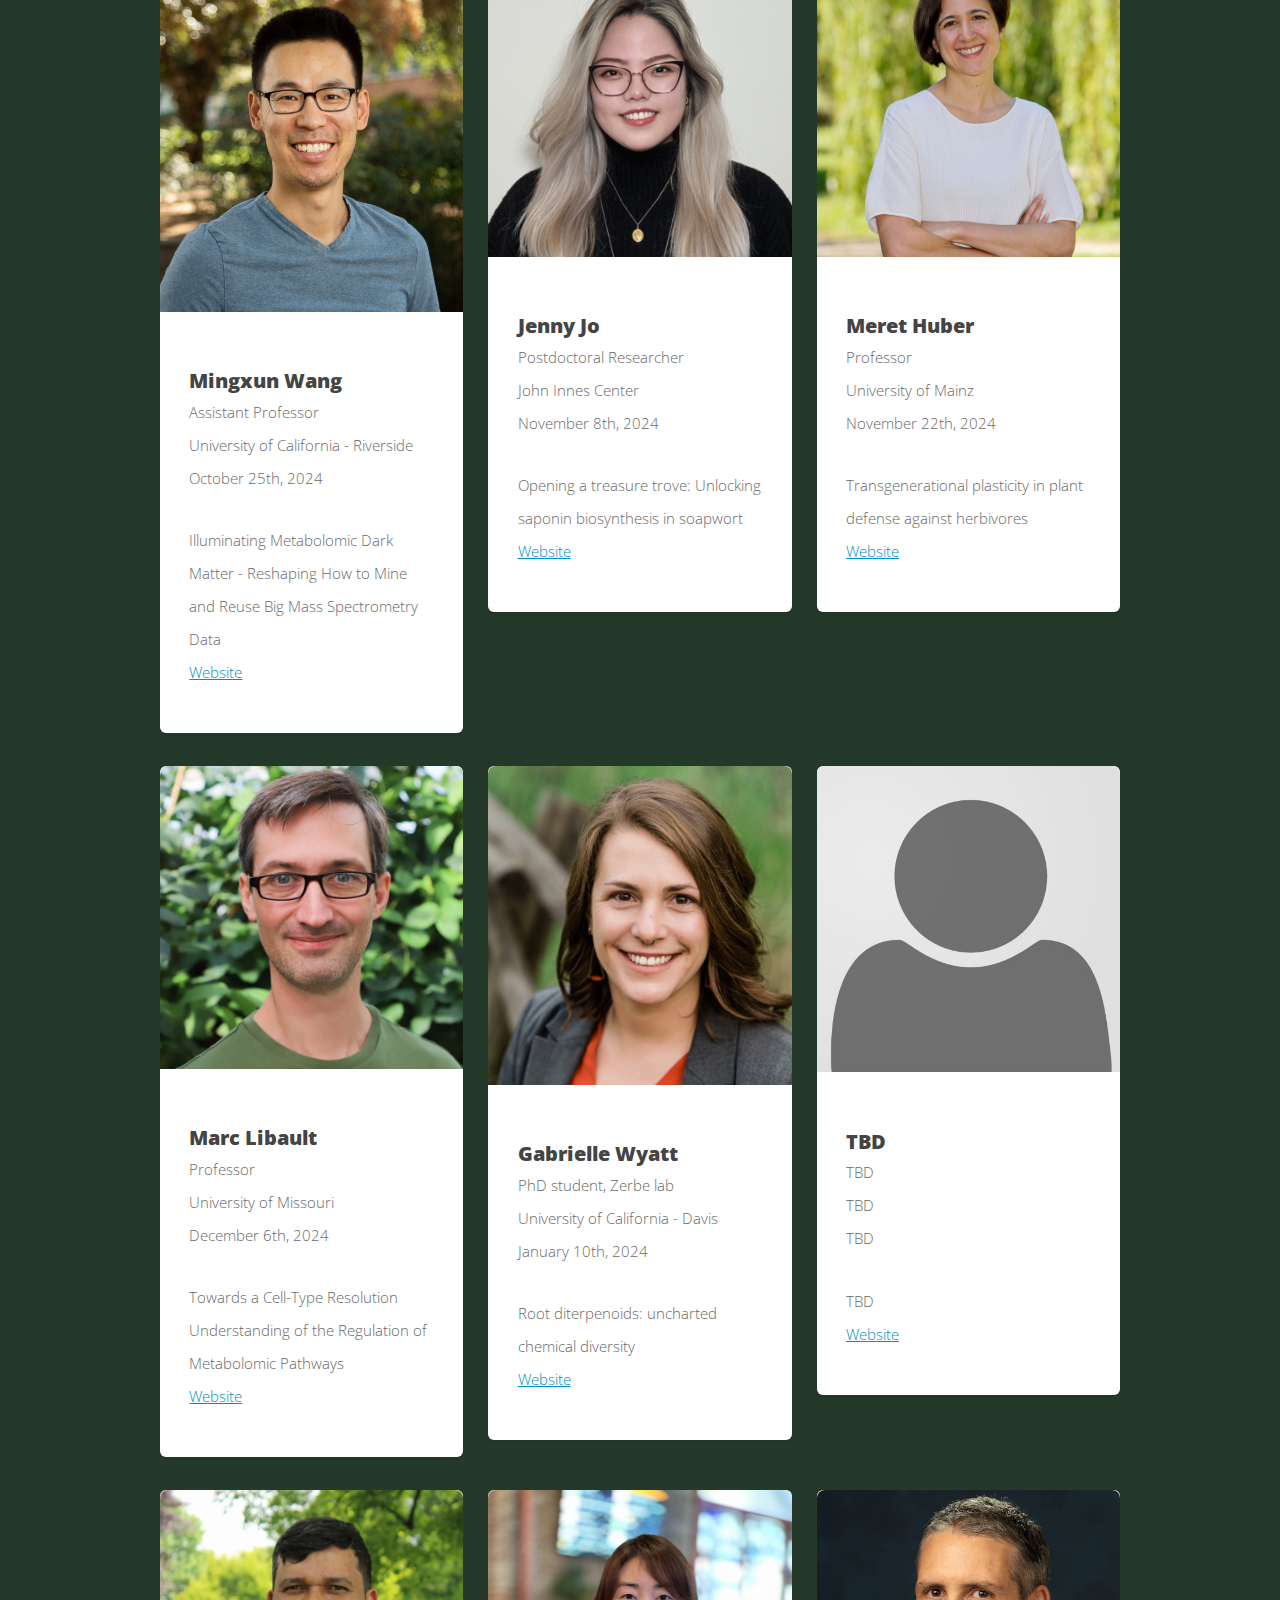
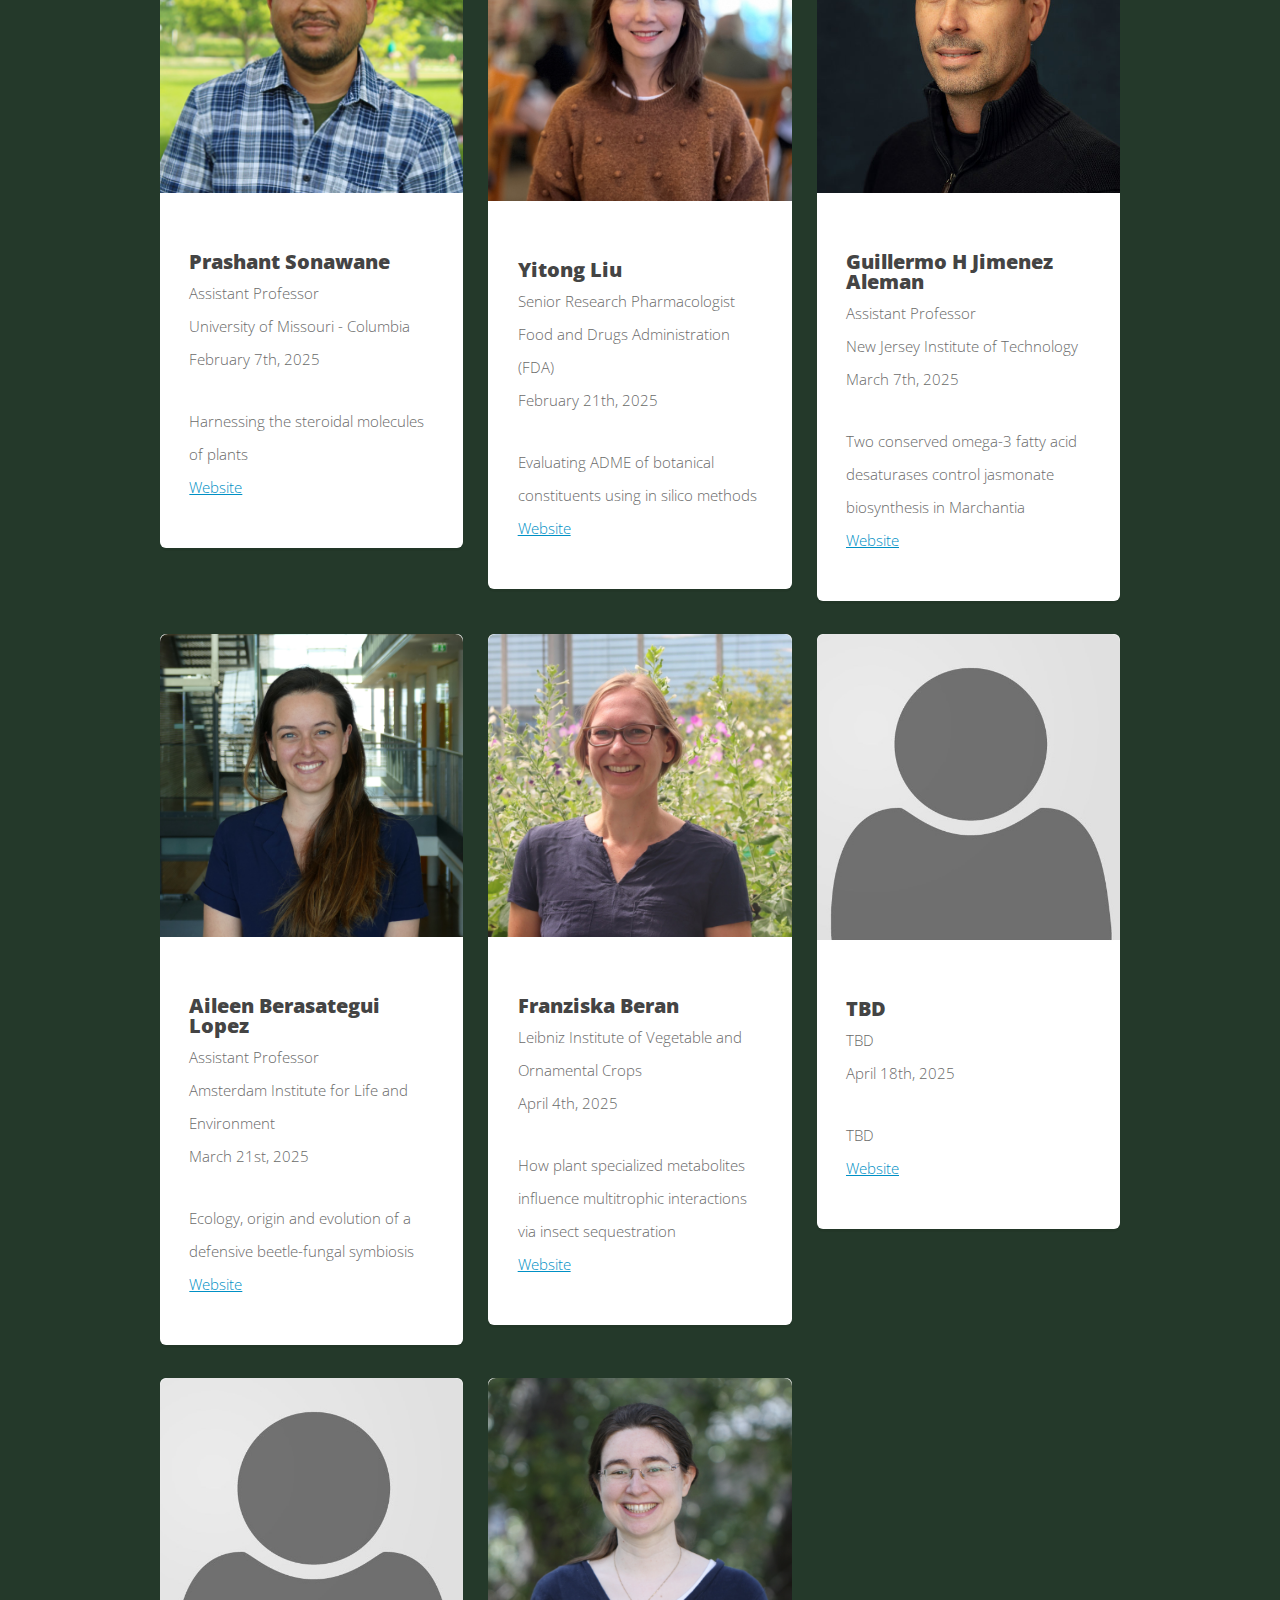
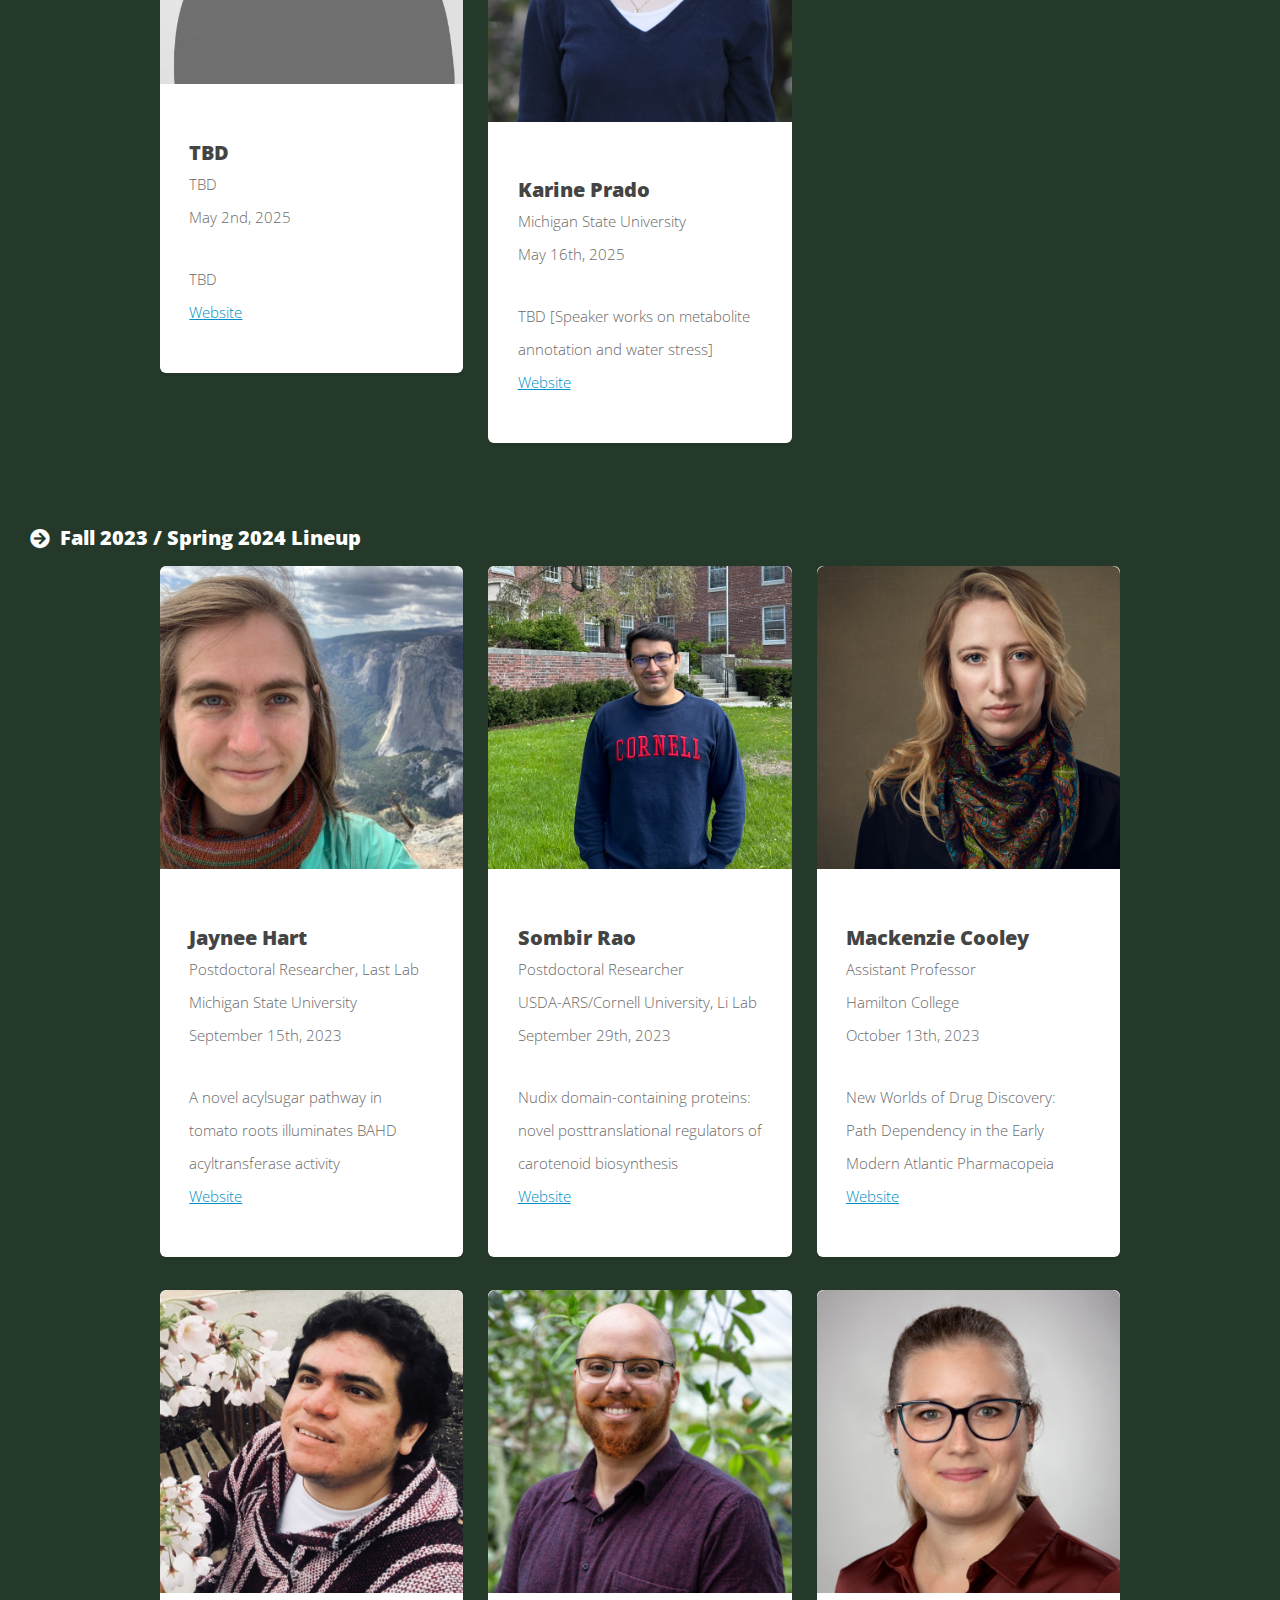
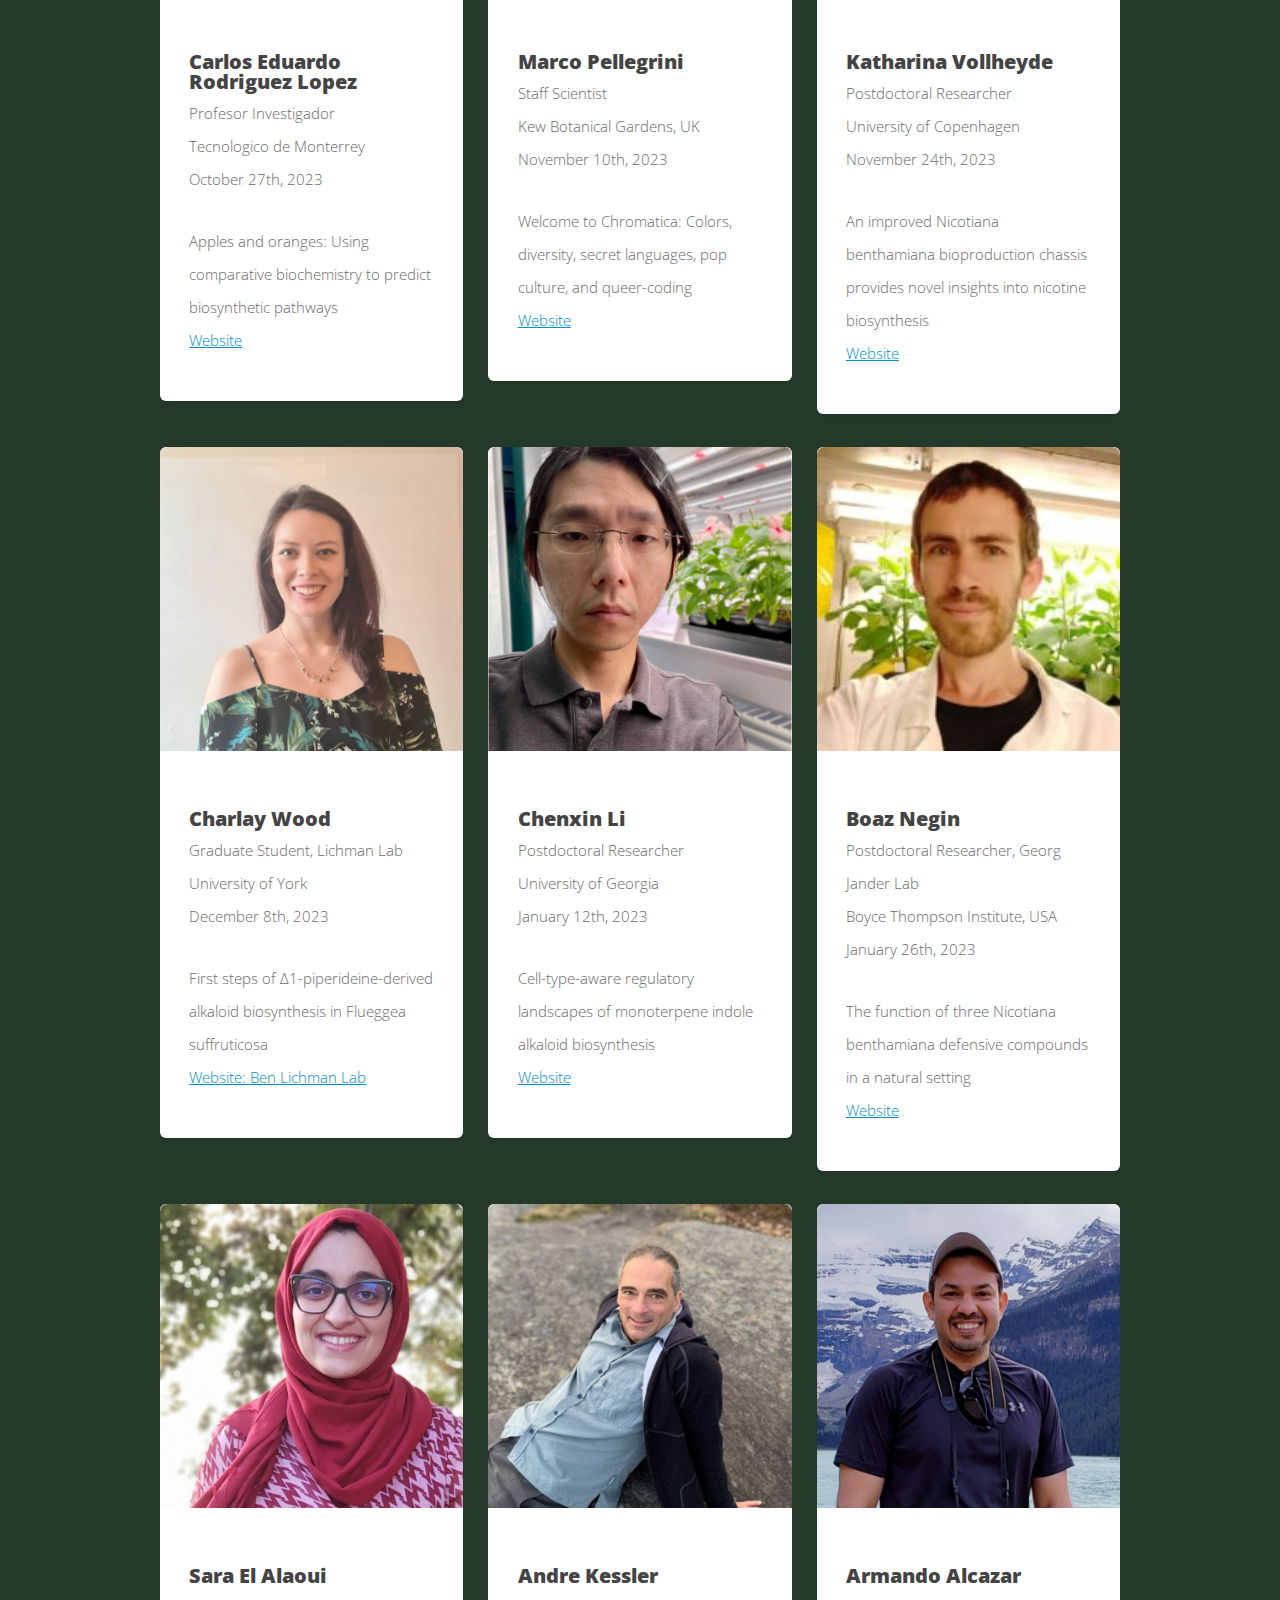
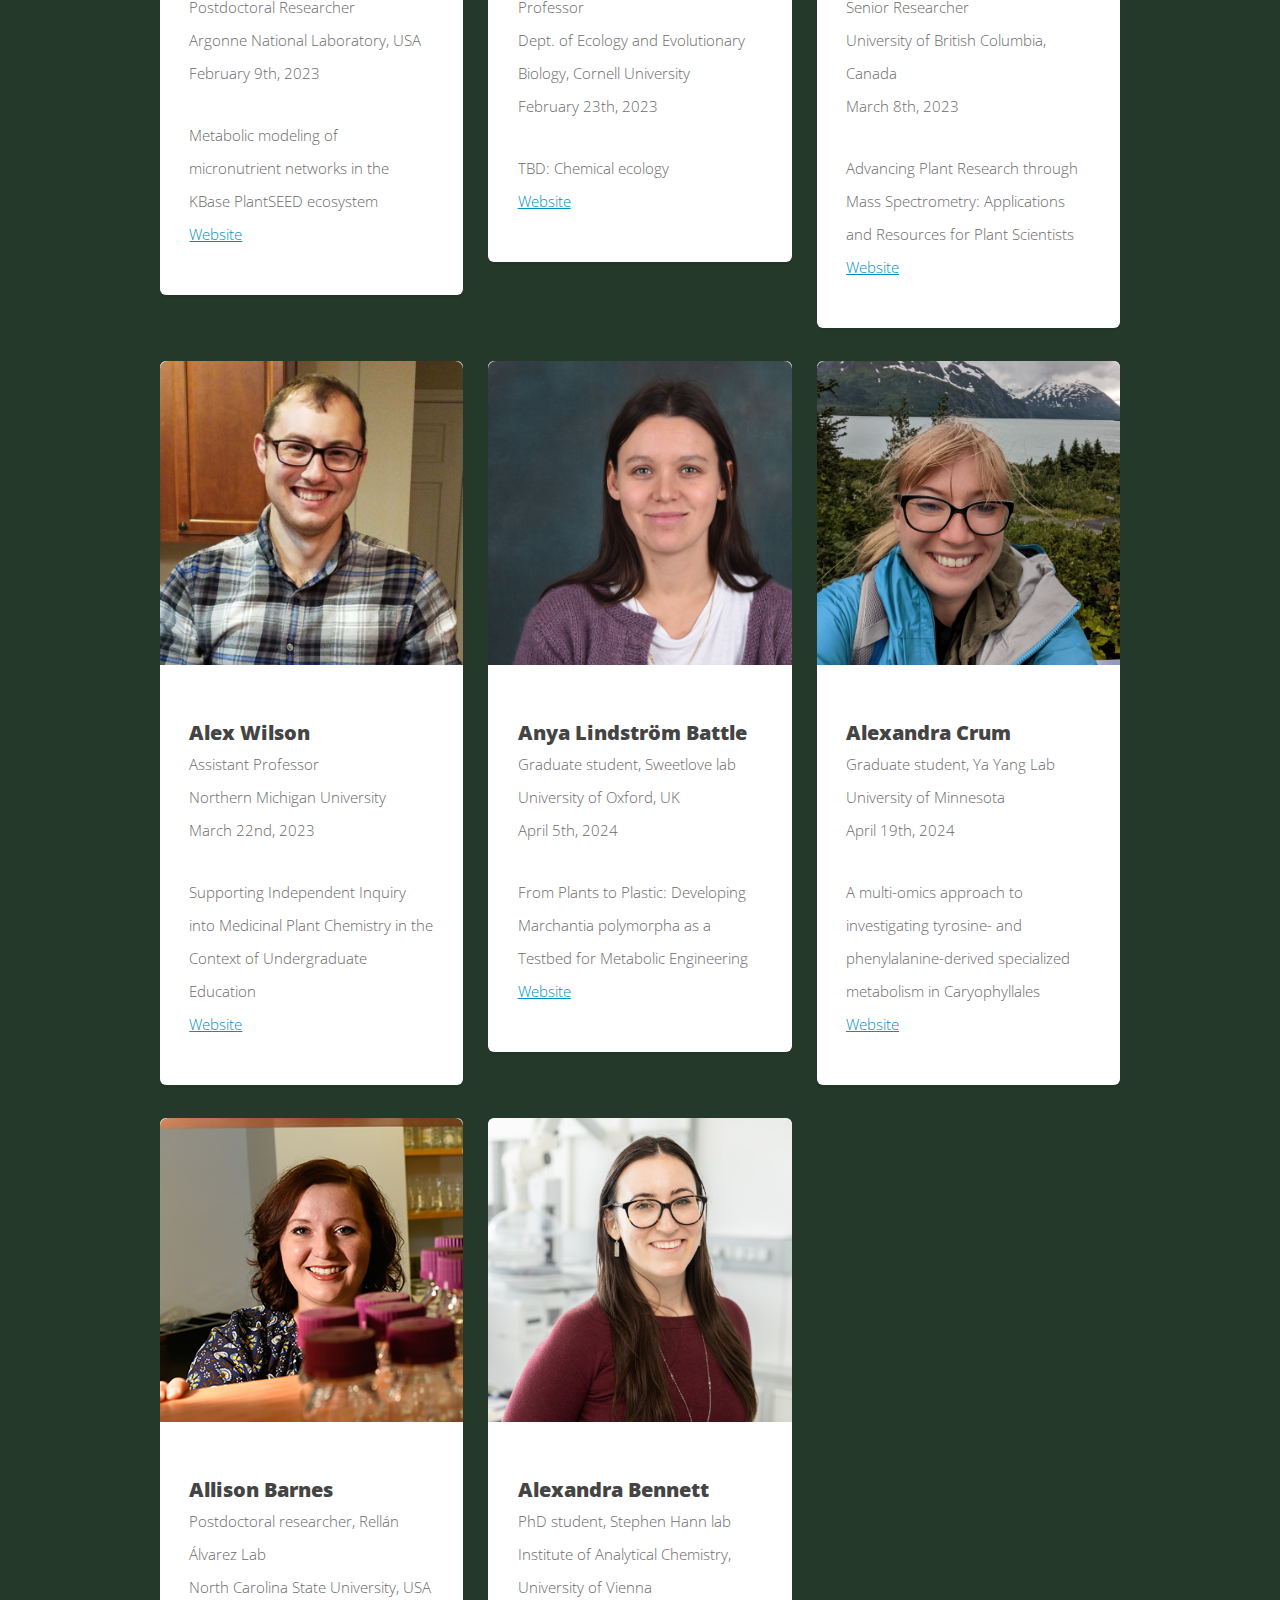
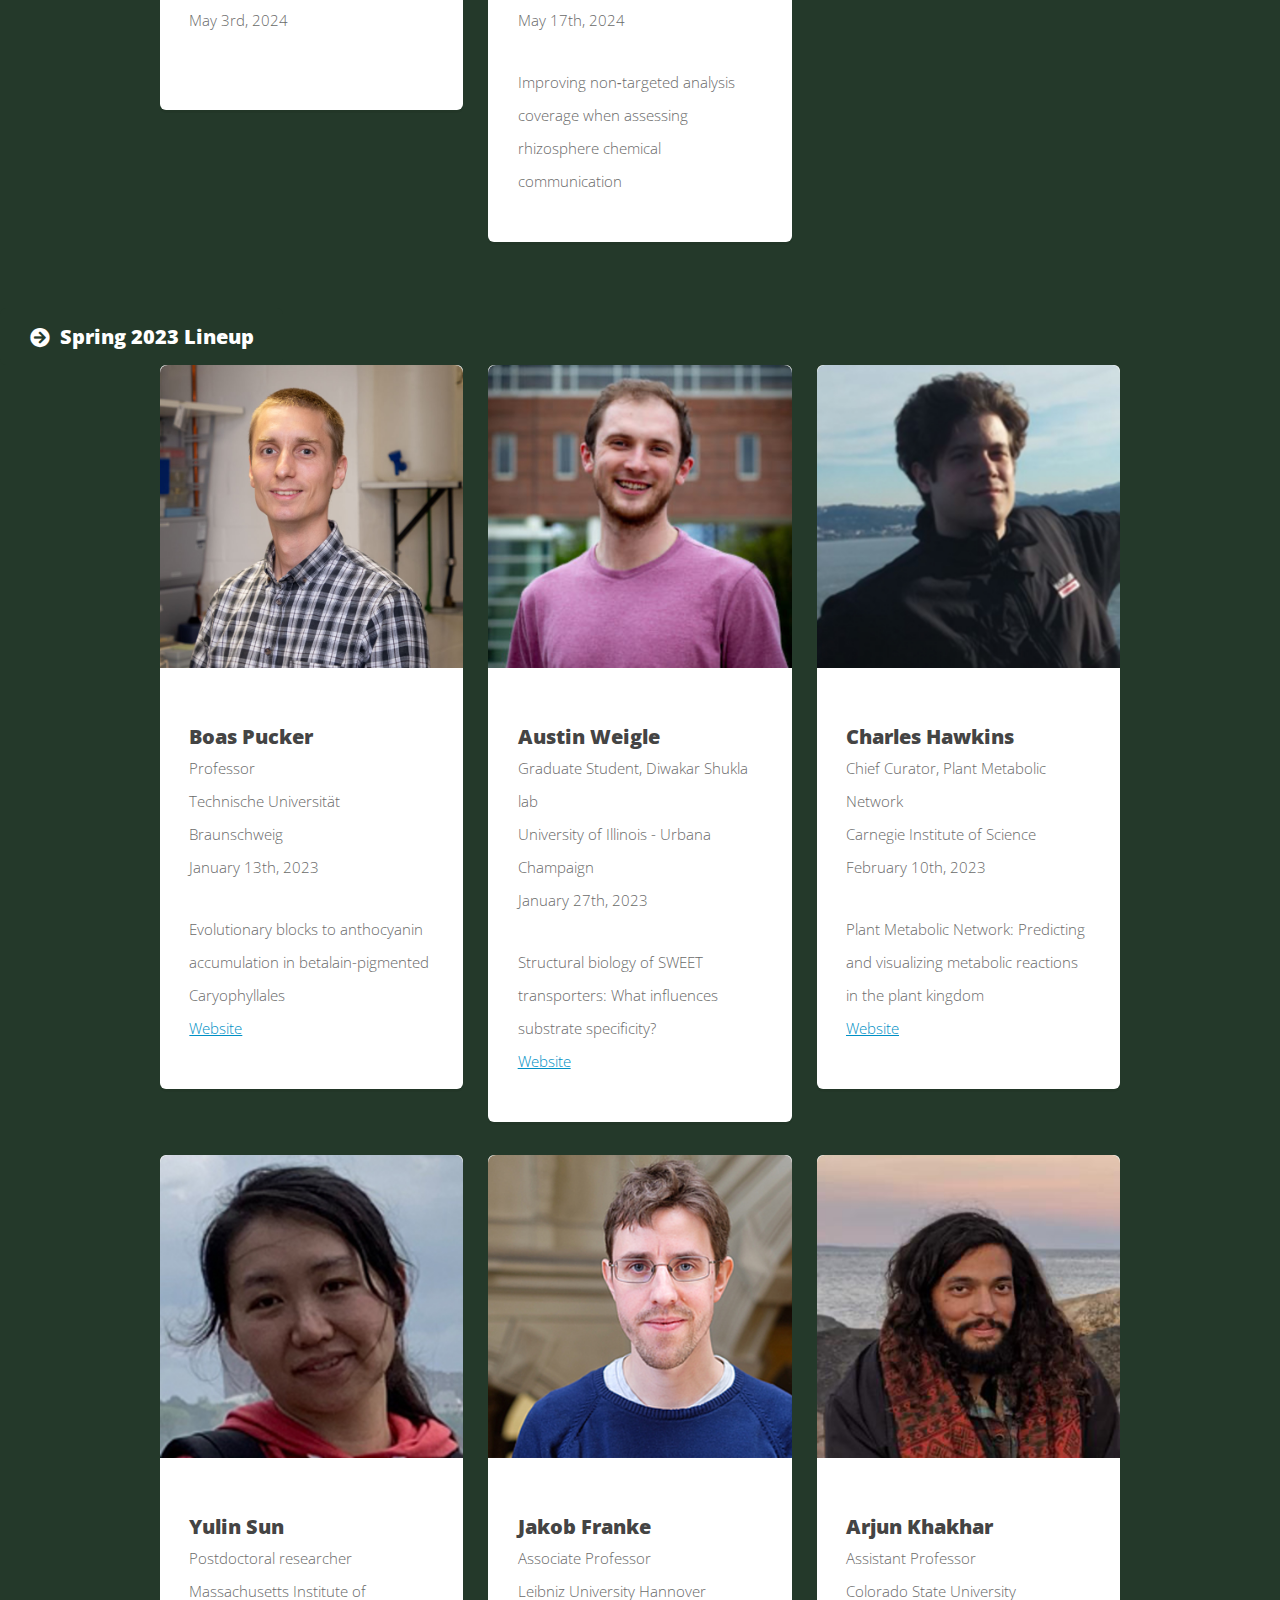
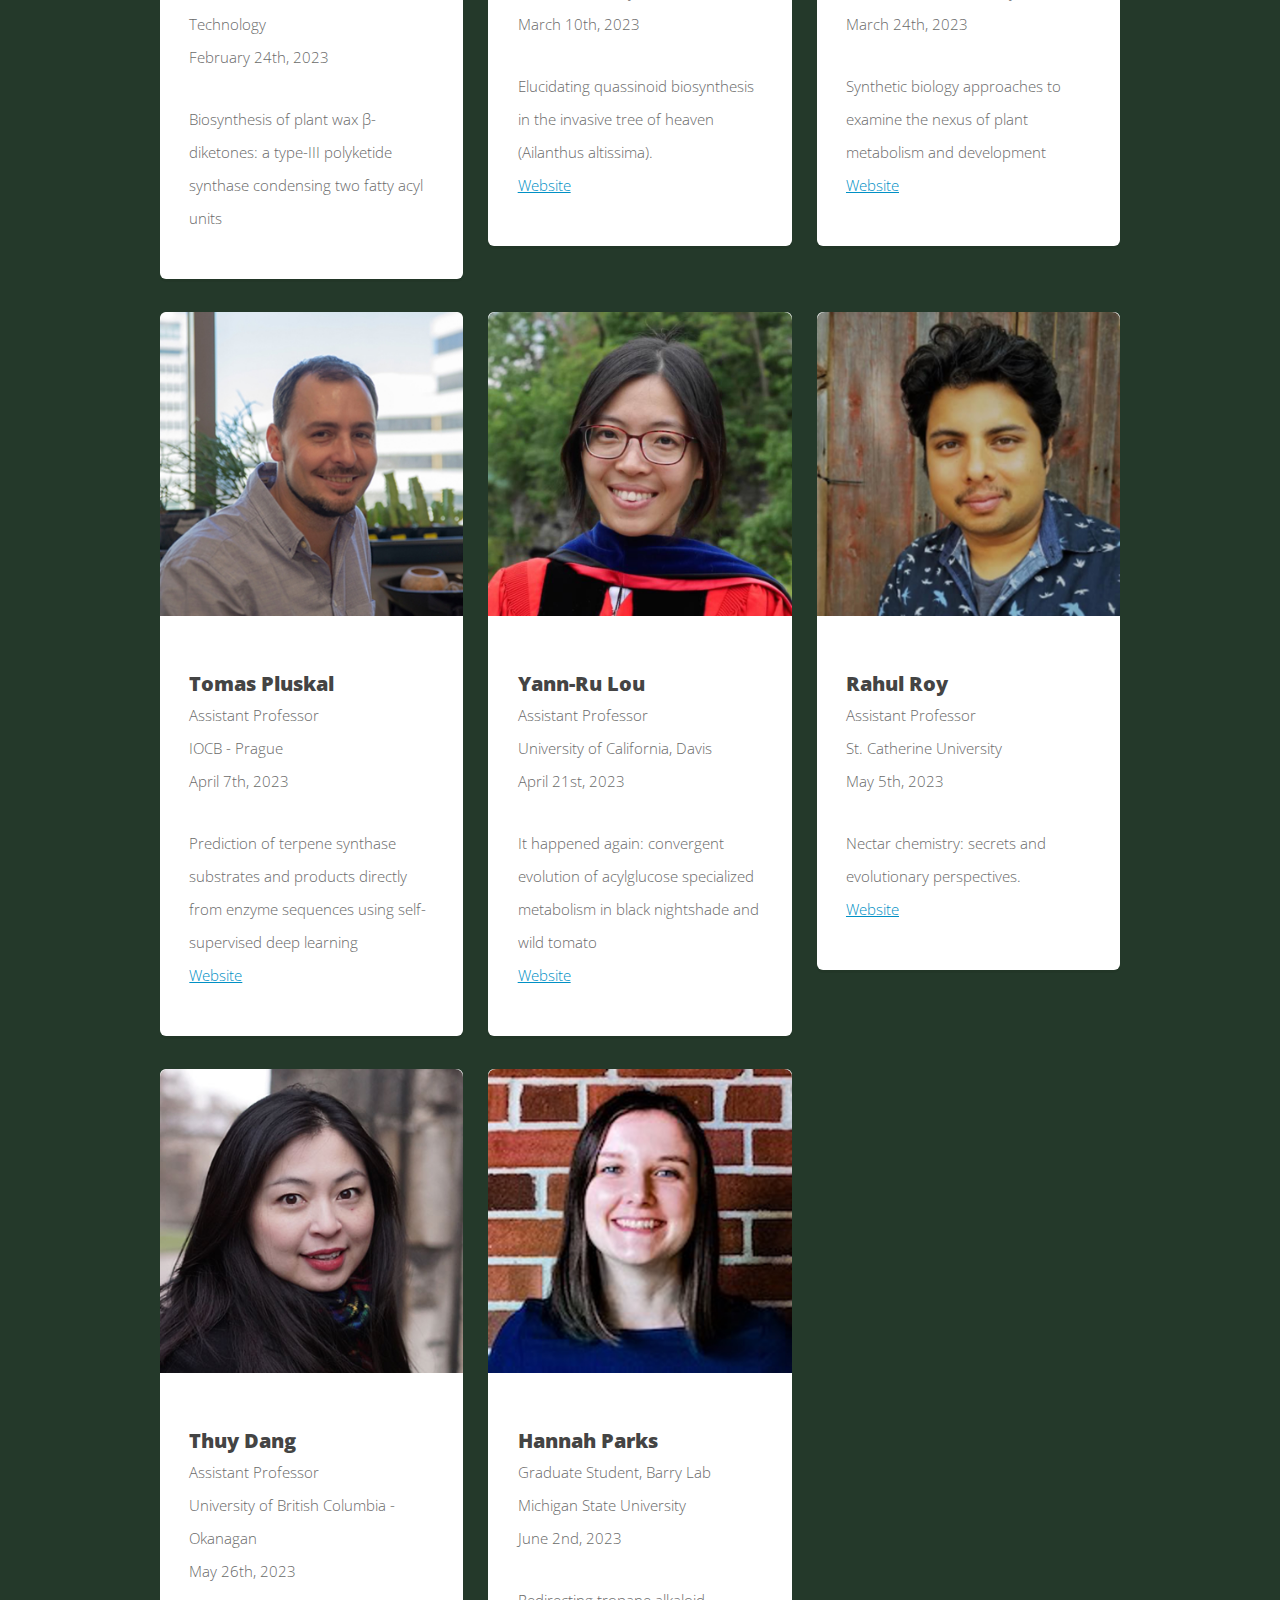
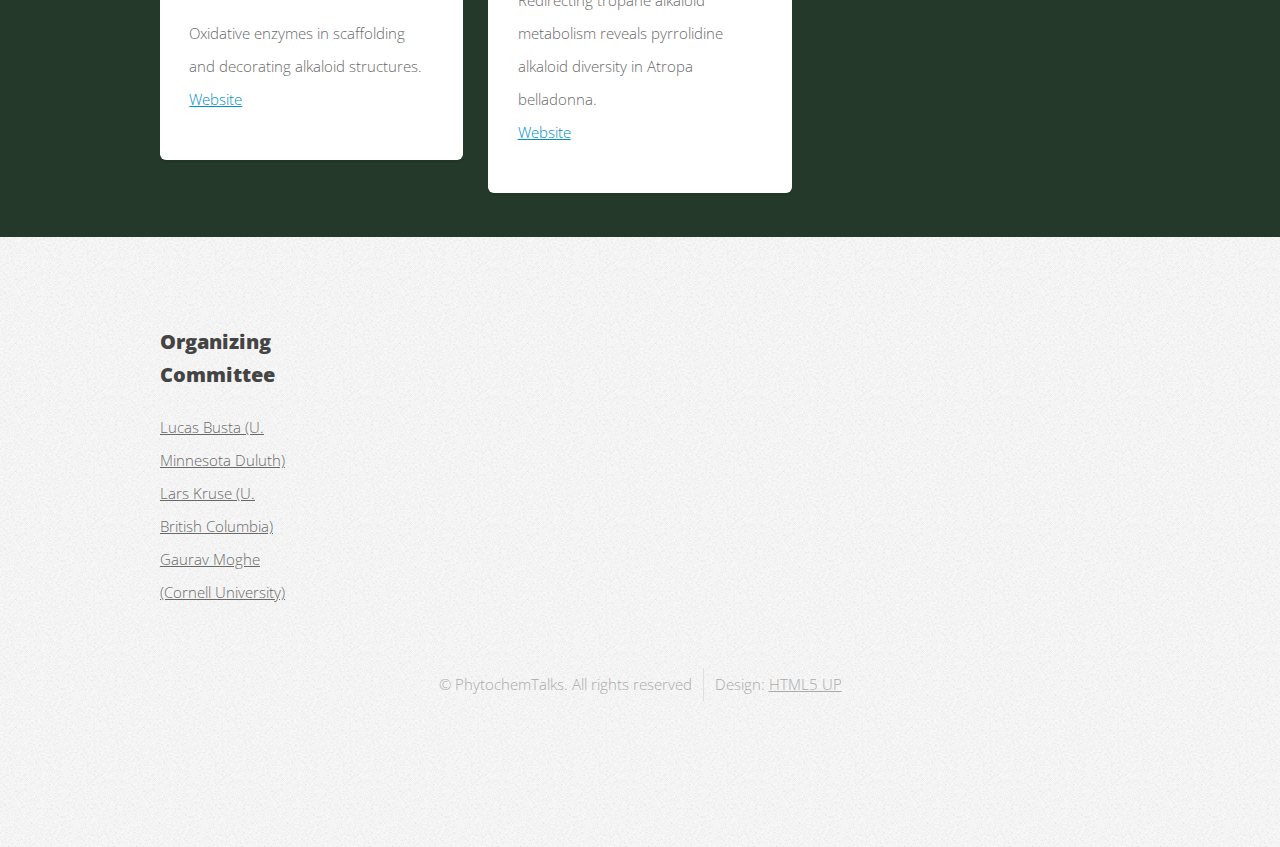
==== commit 2e08a39e: "Changed Prashant's date" ====
--- a/index.html
+++ b/index.html
@@ -288,40 +288,40 @@
 							
 								<div class="col-4 col-12-medium">
 									<section class="box feature">
+										<a href="#" class="image featured"><img src="images/speakers/placeholder.jpg" alt="" /></a>
+										<div class="inner">
+											<header>
+												<h2>TBD</h2>
+												<p>TBD</p>
+												<p>TBD</p>
+												<p>TBD</p>
+											</header>
+											<p>TBD</p>
+											<a href="https://phytochemtalks.github.io">Website</a>
+										</div>
+									</section>
+								</div>
+
+							</div>
+
+						<!-- ROW 4 -->
+
+							<br>
+
+							<div class="row">
+
+								<div class="col-4 col-12-medium">
+									<section class="box feature">										
 										<a href="#" class="image featured"><img src="images/speakers/Sonawane_Prashant-300x300.png" alt="" /></a>
 										<div class="inner">
 											<header>
 												<h2>Prashant Sonawane</h2>
 												<p>Assistant Professor</p>
 												<p>University of Missouri - Columbia</p>
-												<p>January 24th, 2025</p>
+												<p>February 7th, 2025</p>
 											</header>
 											<p>Harnessing the steroidal molecules of plants</p>
 											<a href="https://cafnr.missouri.edu/directory/prashant-d-sonawane/">Website</a>
-										</div>
-									</section>
-								</div>
-
-							</div>
-
-						<!-- ROW 4 -->
-
-							<br>
-
-							<div class="row">
-
-								<div class="col-4 col-12-medium">
-									<section class="box feature">
-										<a href="#" class="image featured"><img src="images/speakers/placeholder.jpg" alt="" /></a>
-										<div class="inner">
-											<header>
-												<h2>TBD</h2>
-												<!-- <p>TBD</p> -->
-												<p>TBD</p>
-												<p>February 7th, 2025</p>
-											</header>
-											<p>TBD</p>
-											<a href="">Website</a>
 										</div>
 									</section>
 								</div>
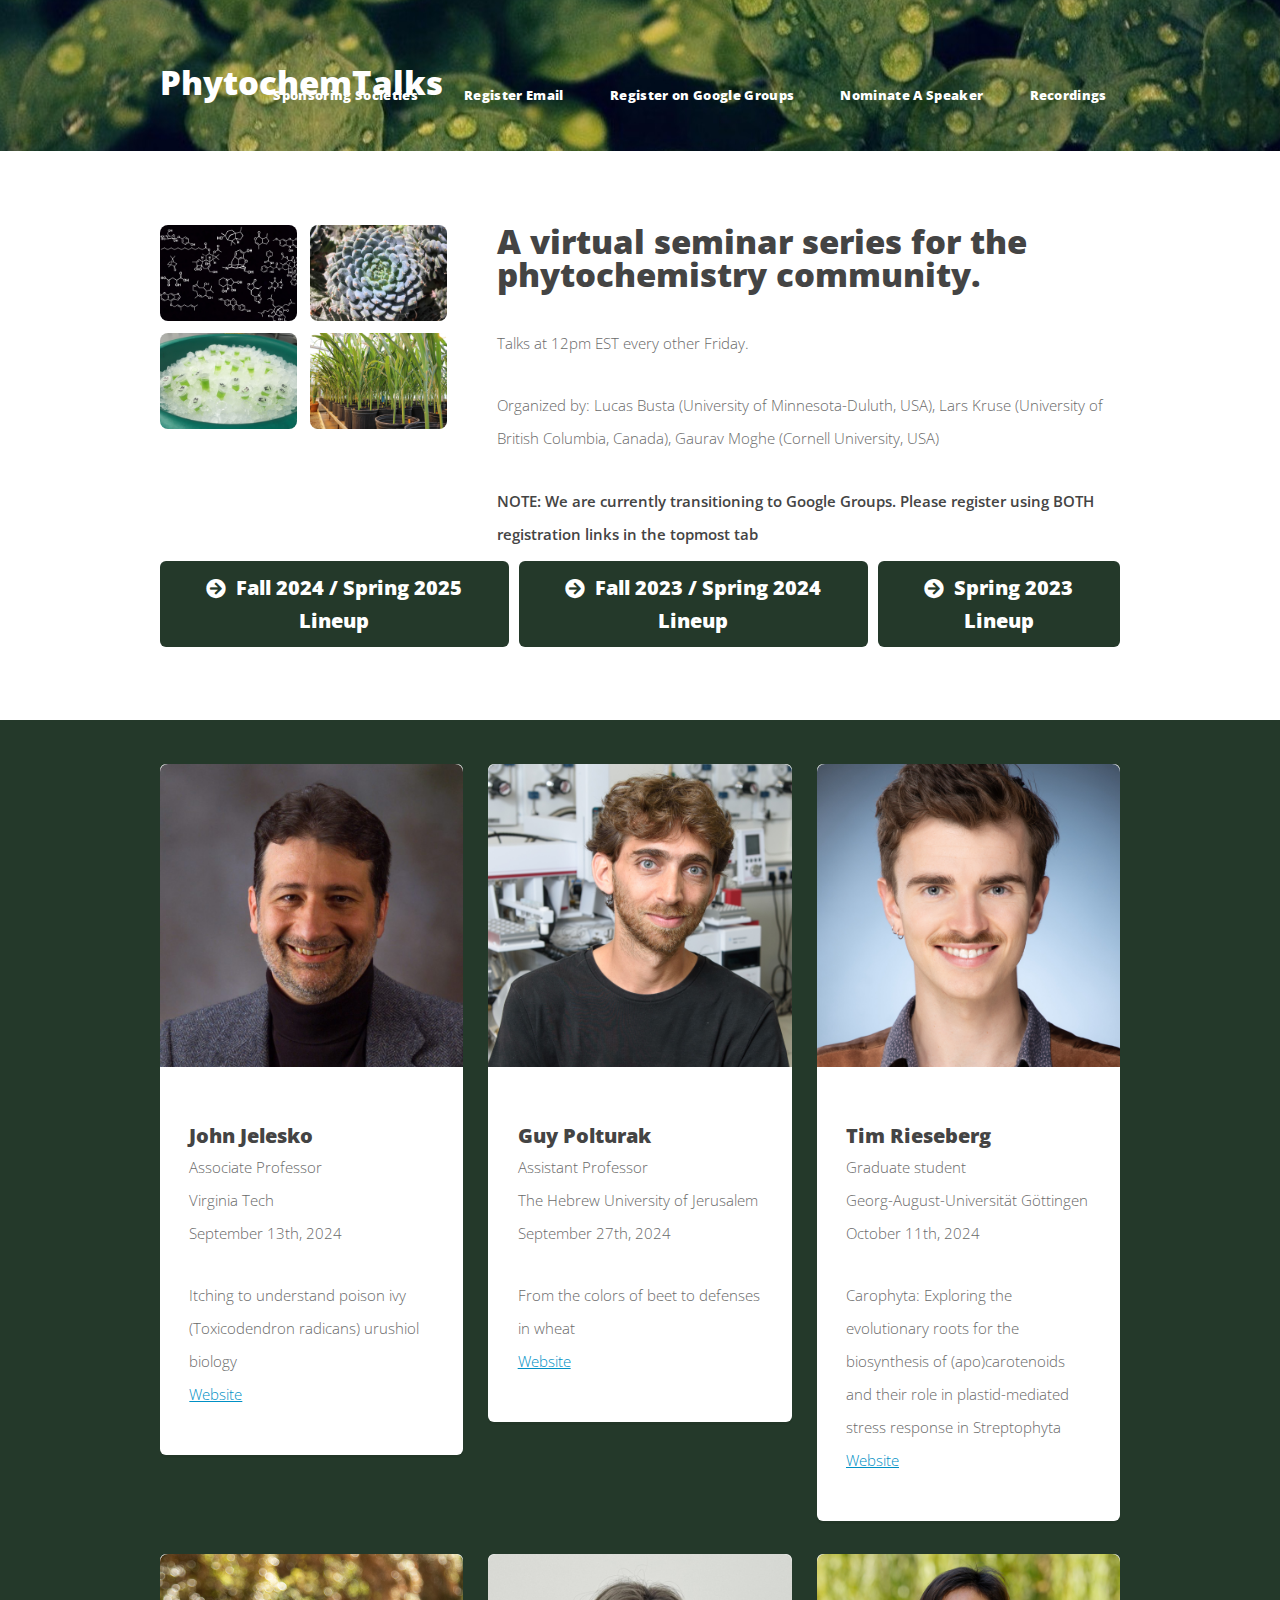
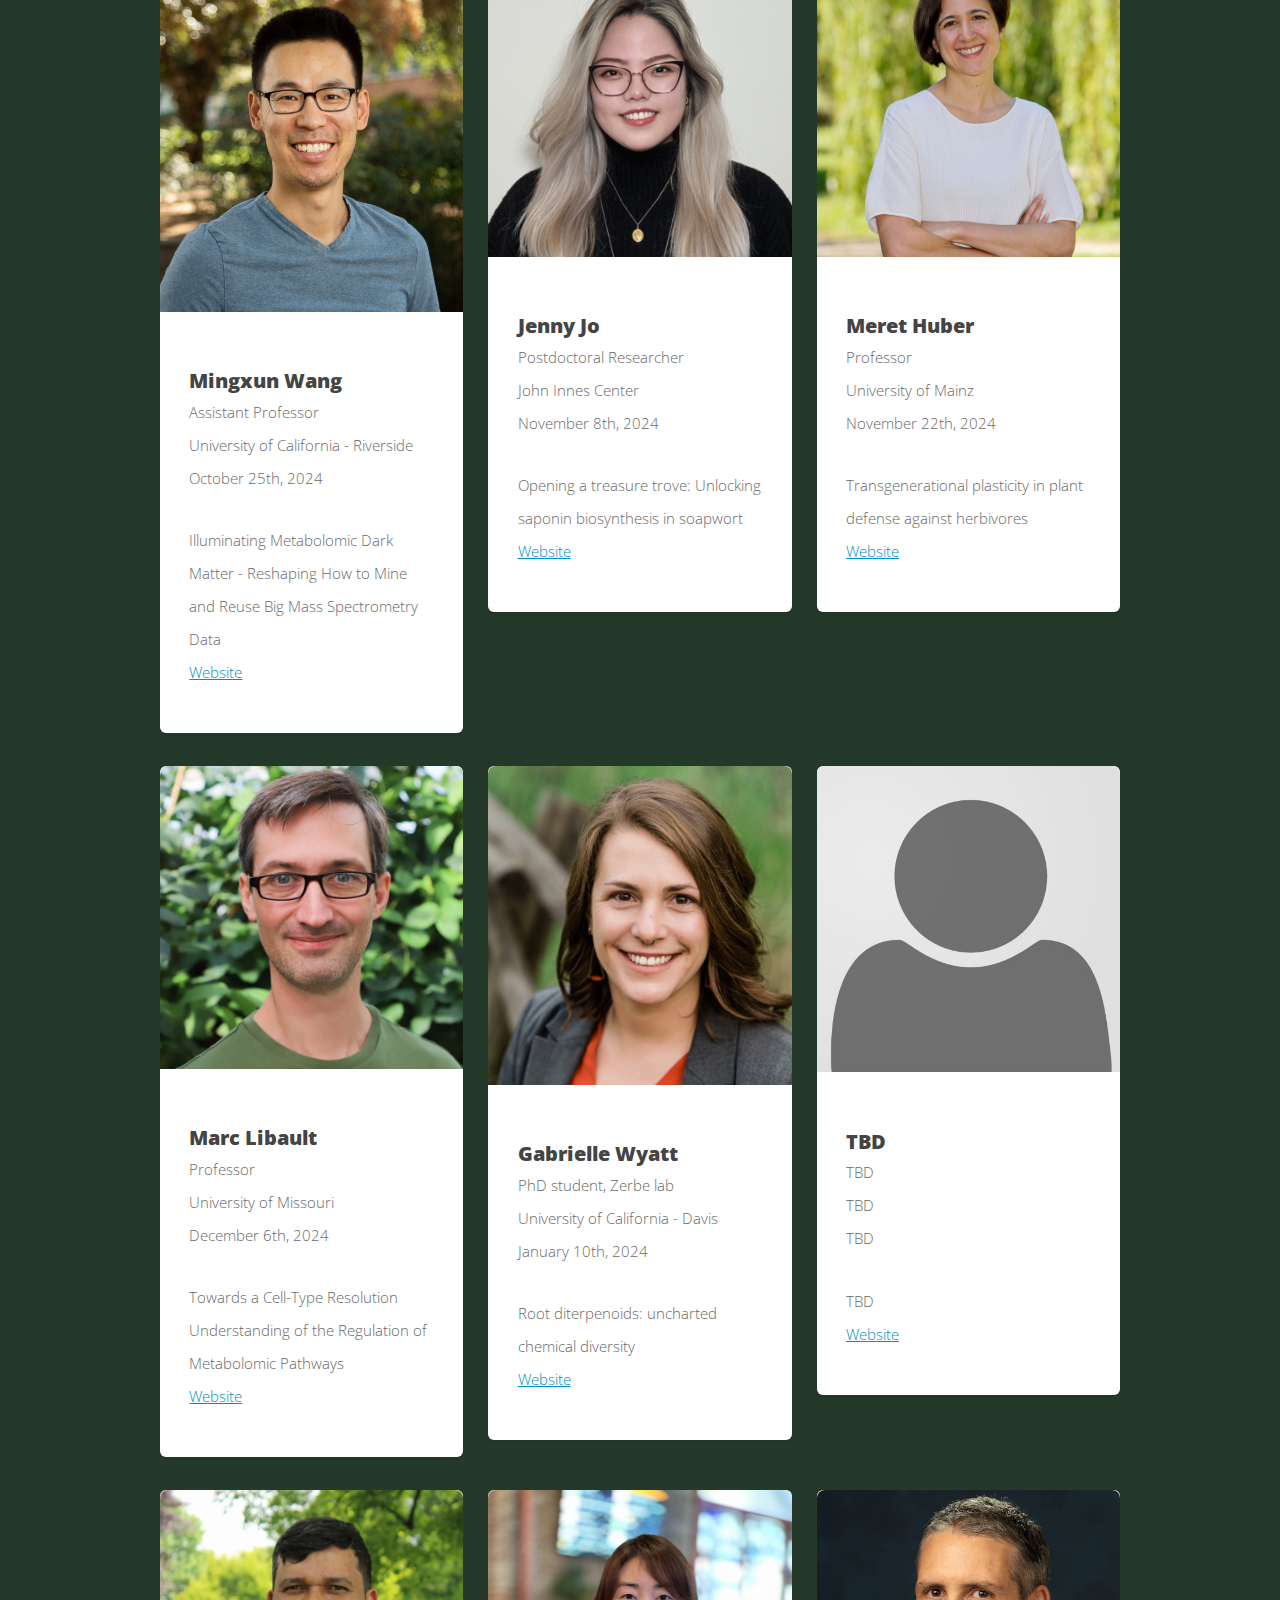
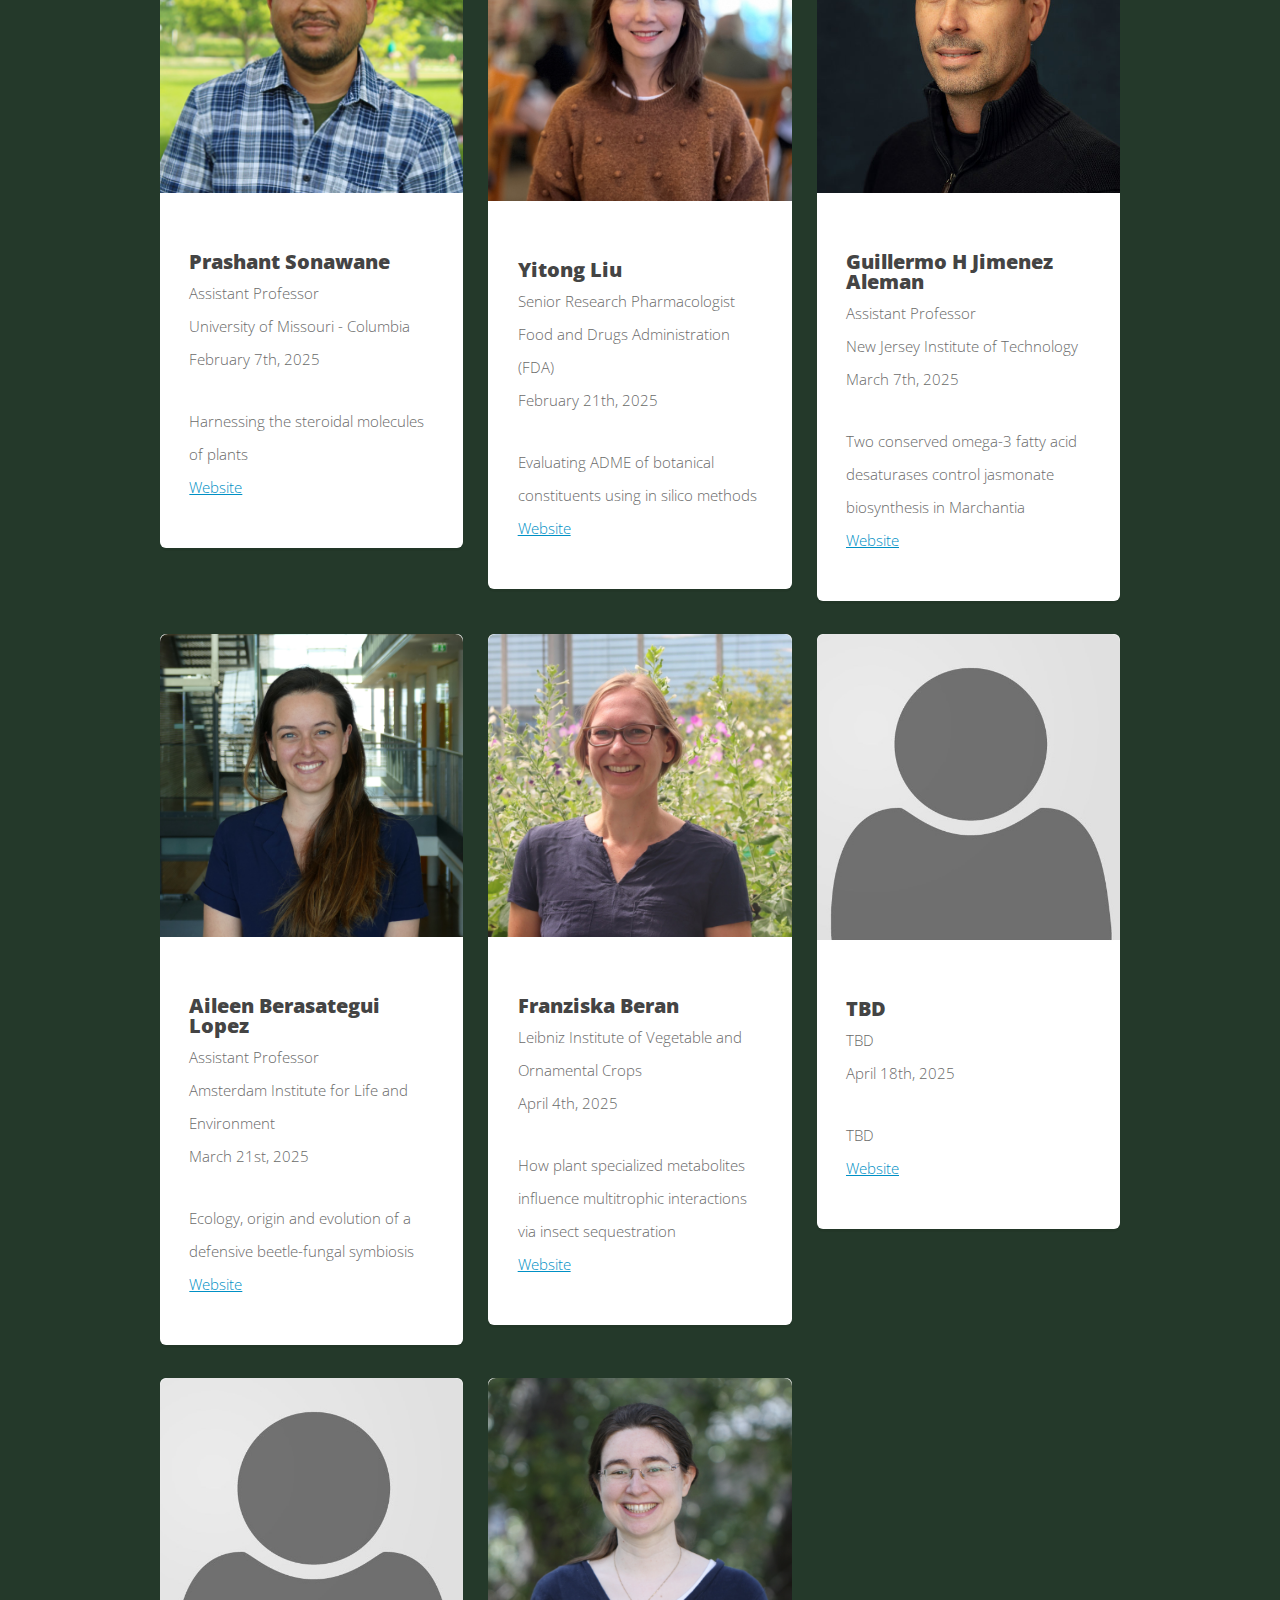
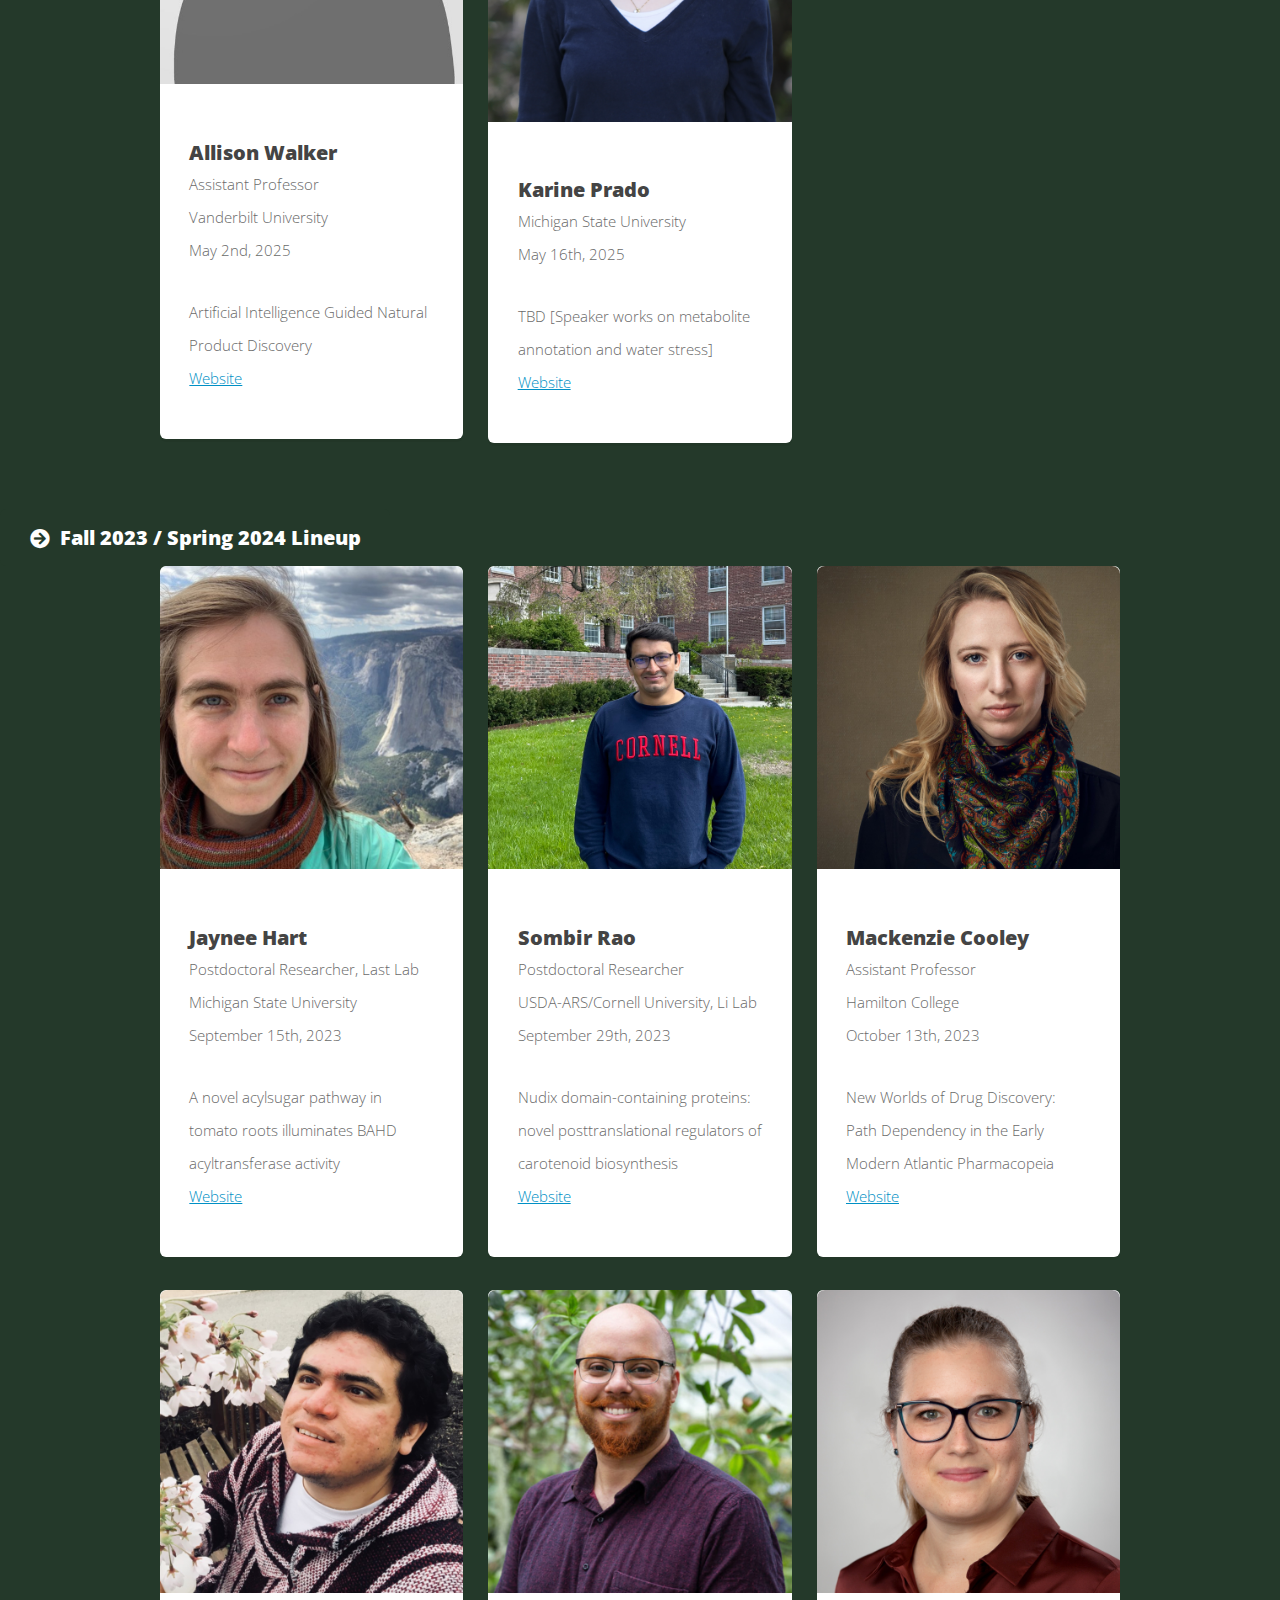
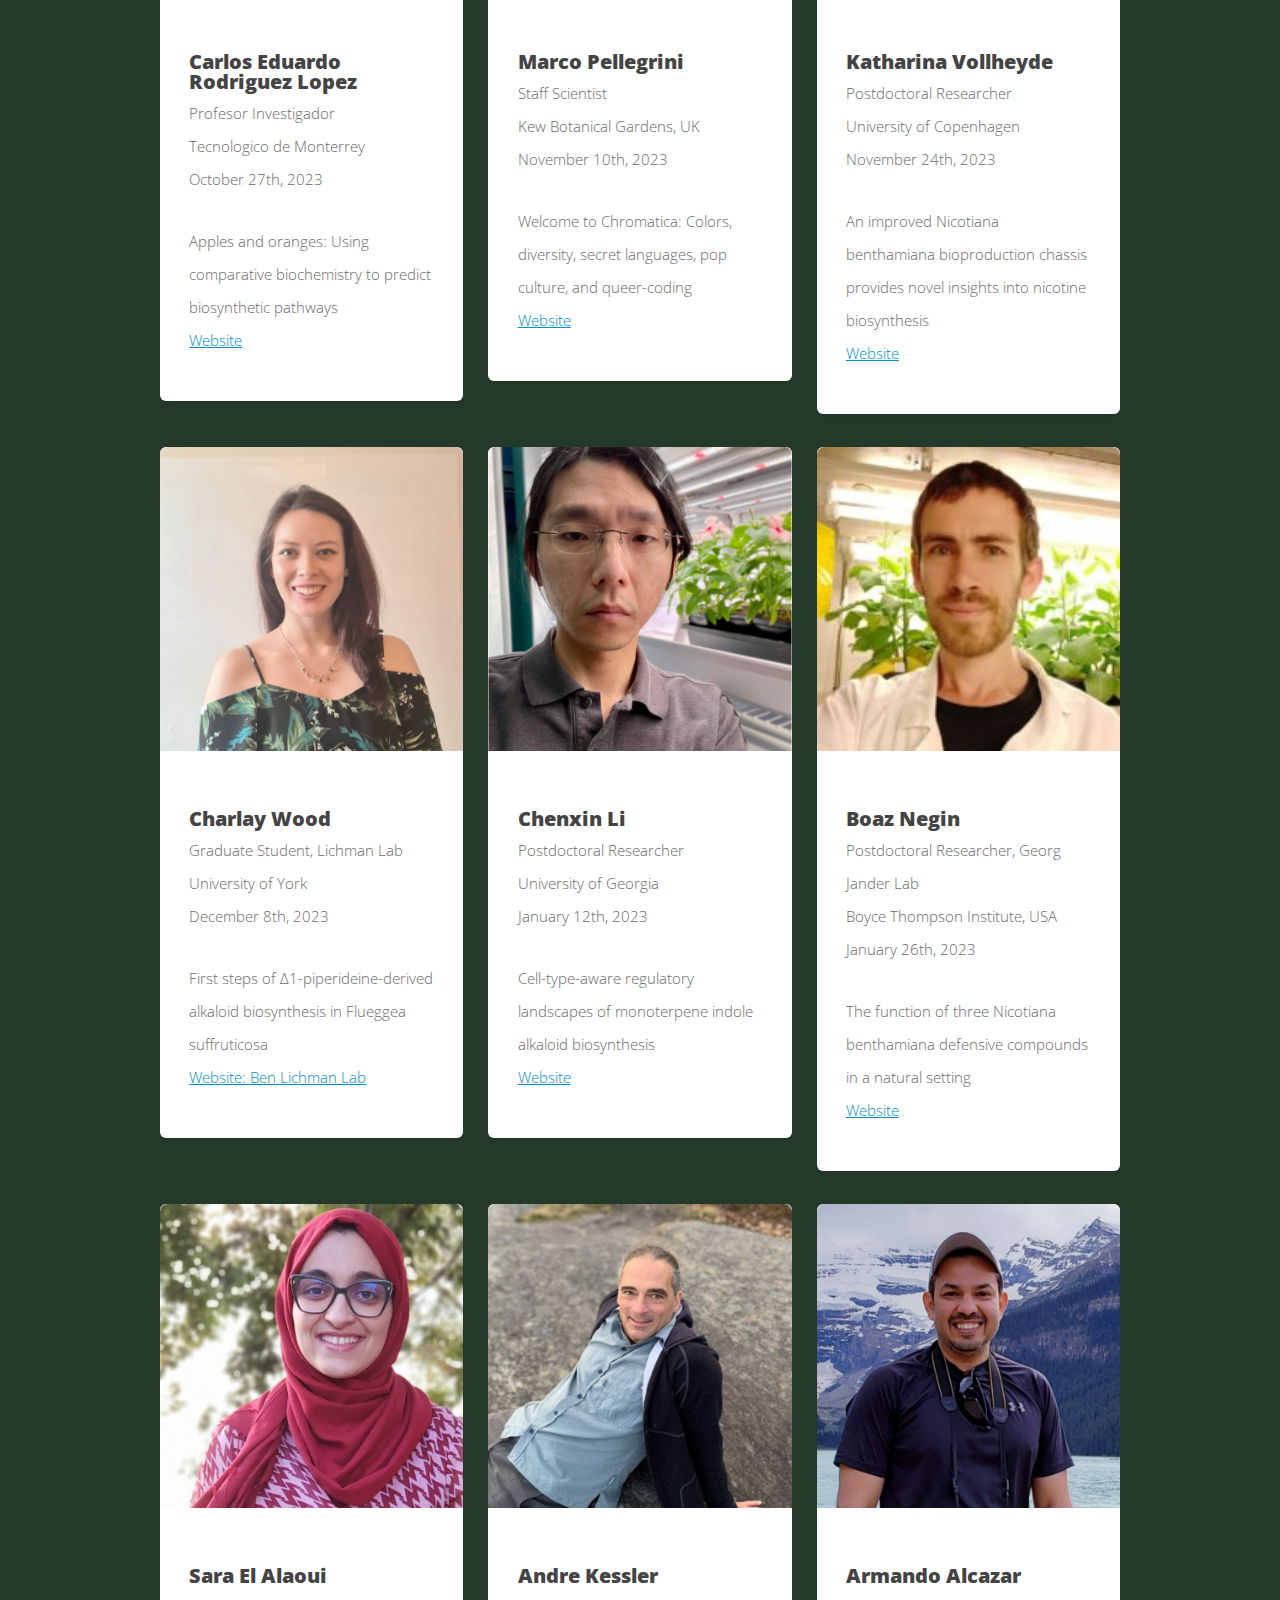
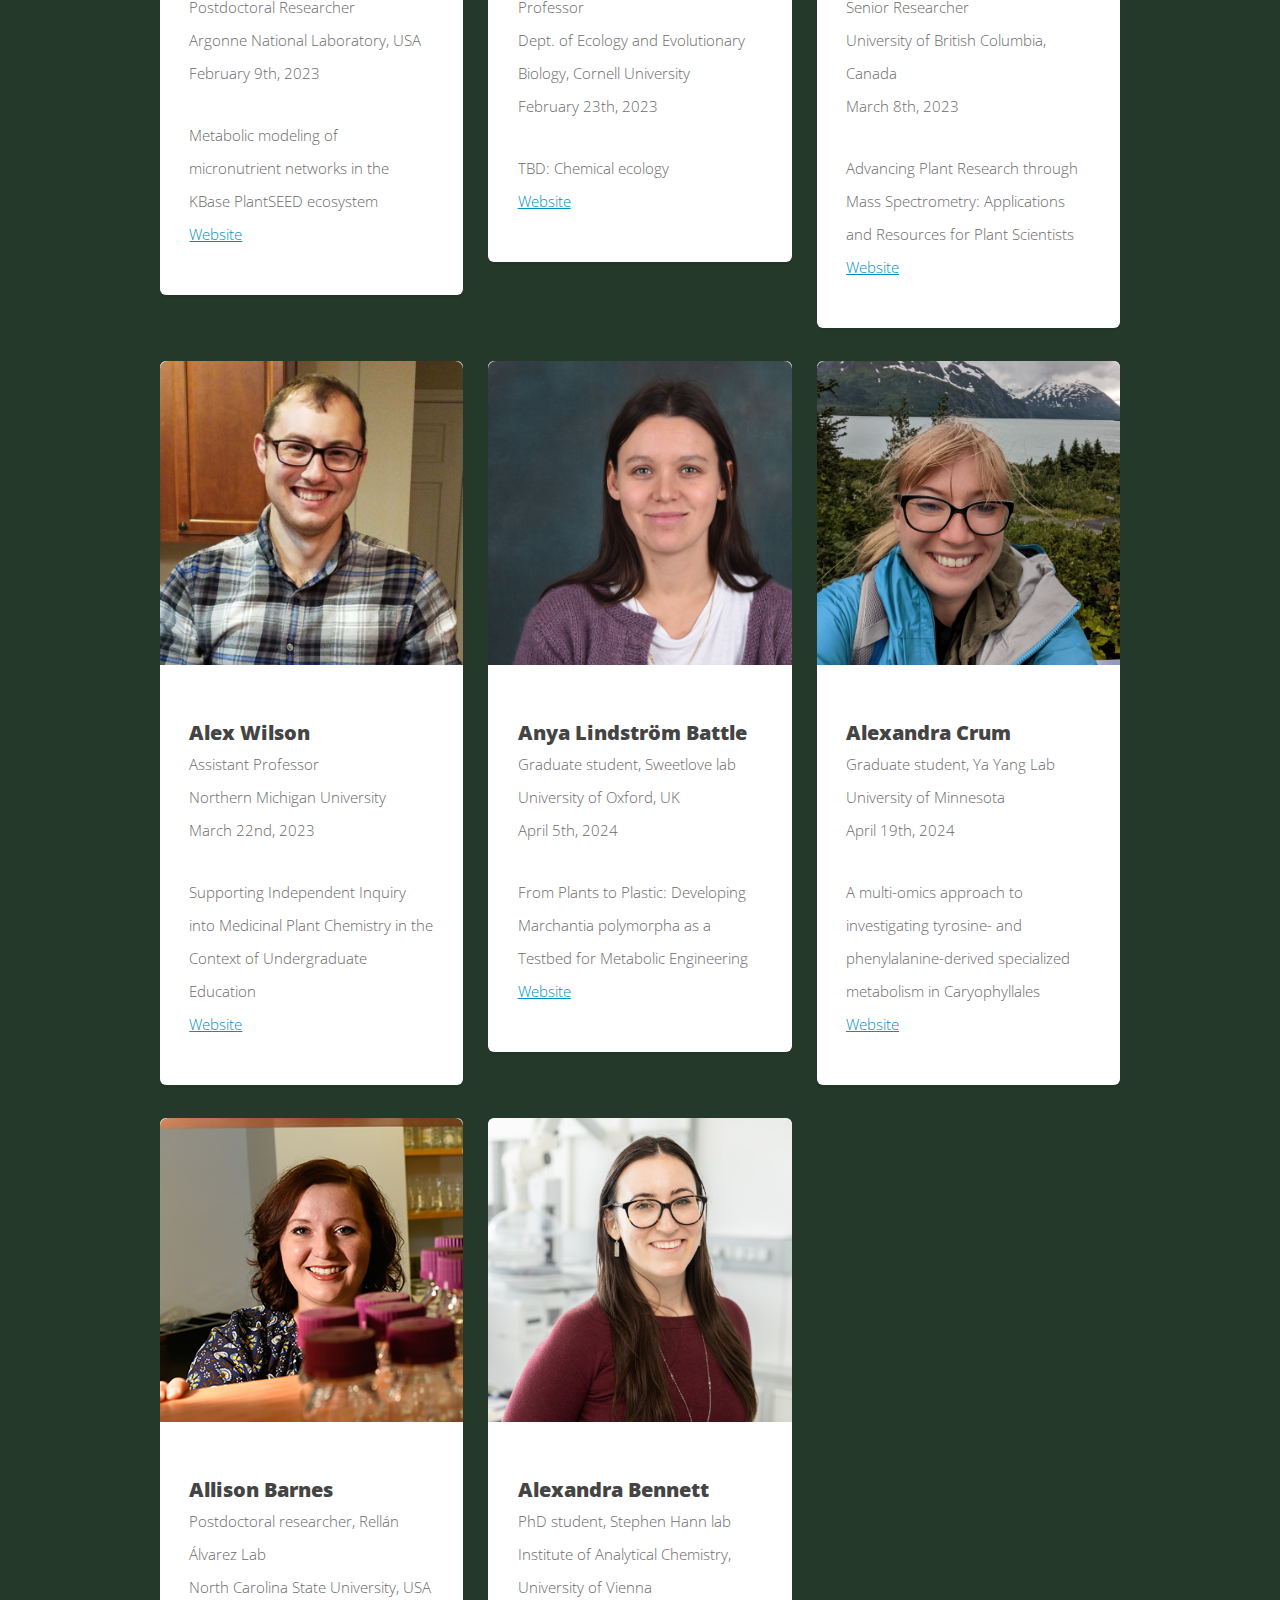
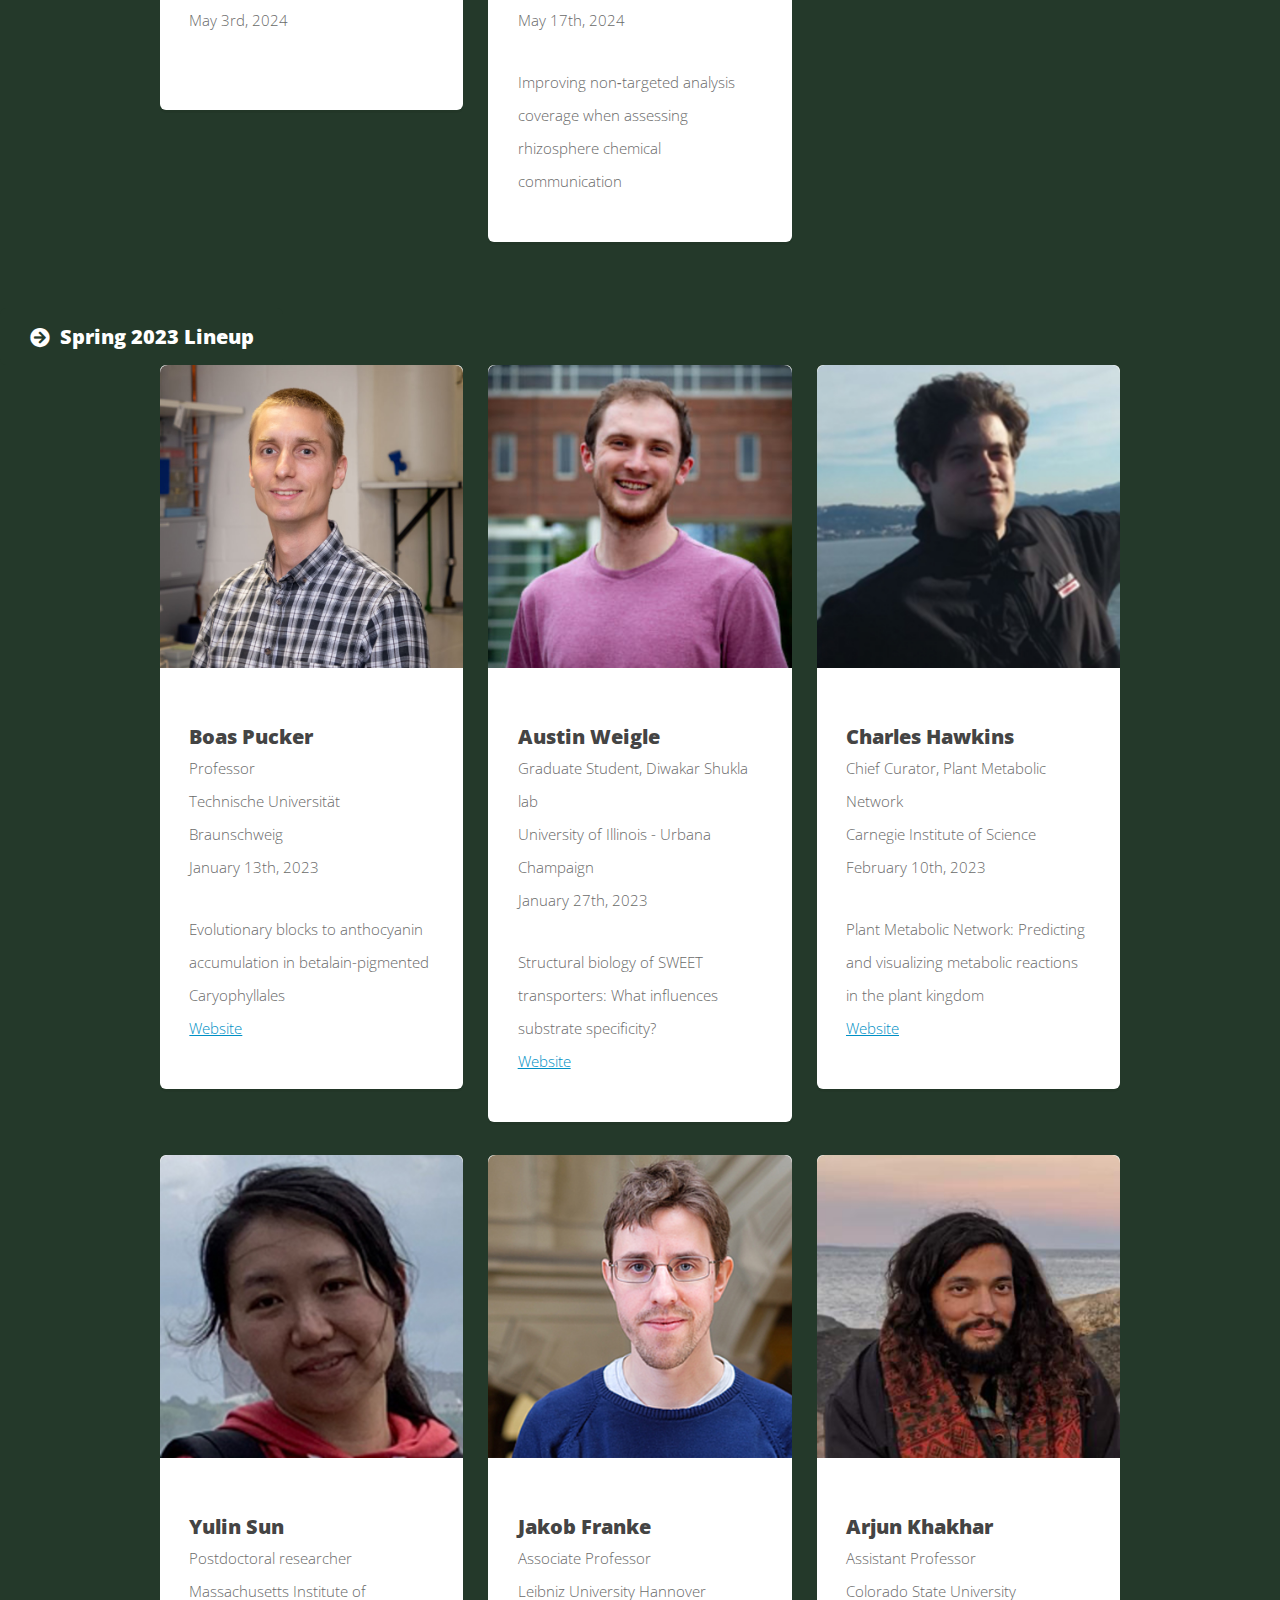
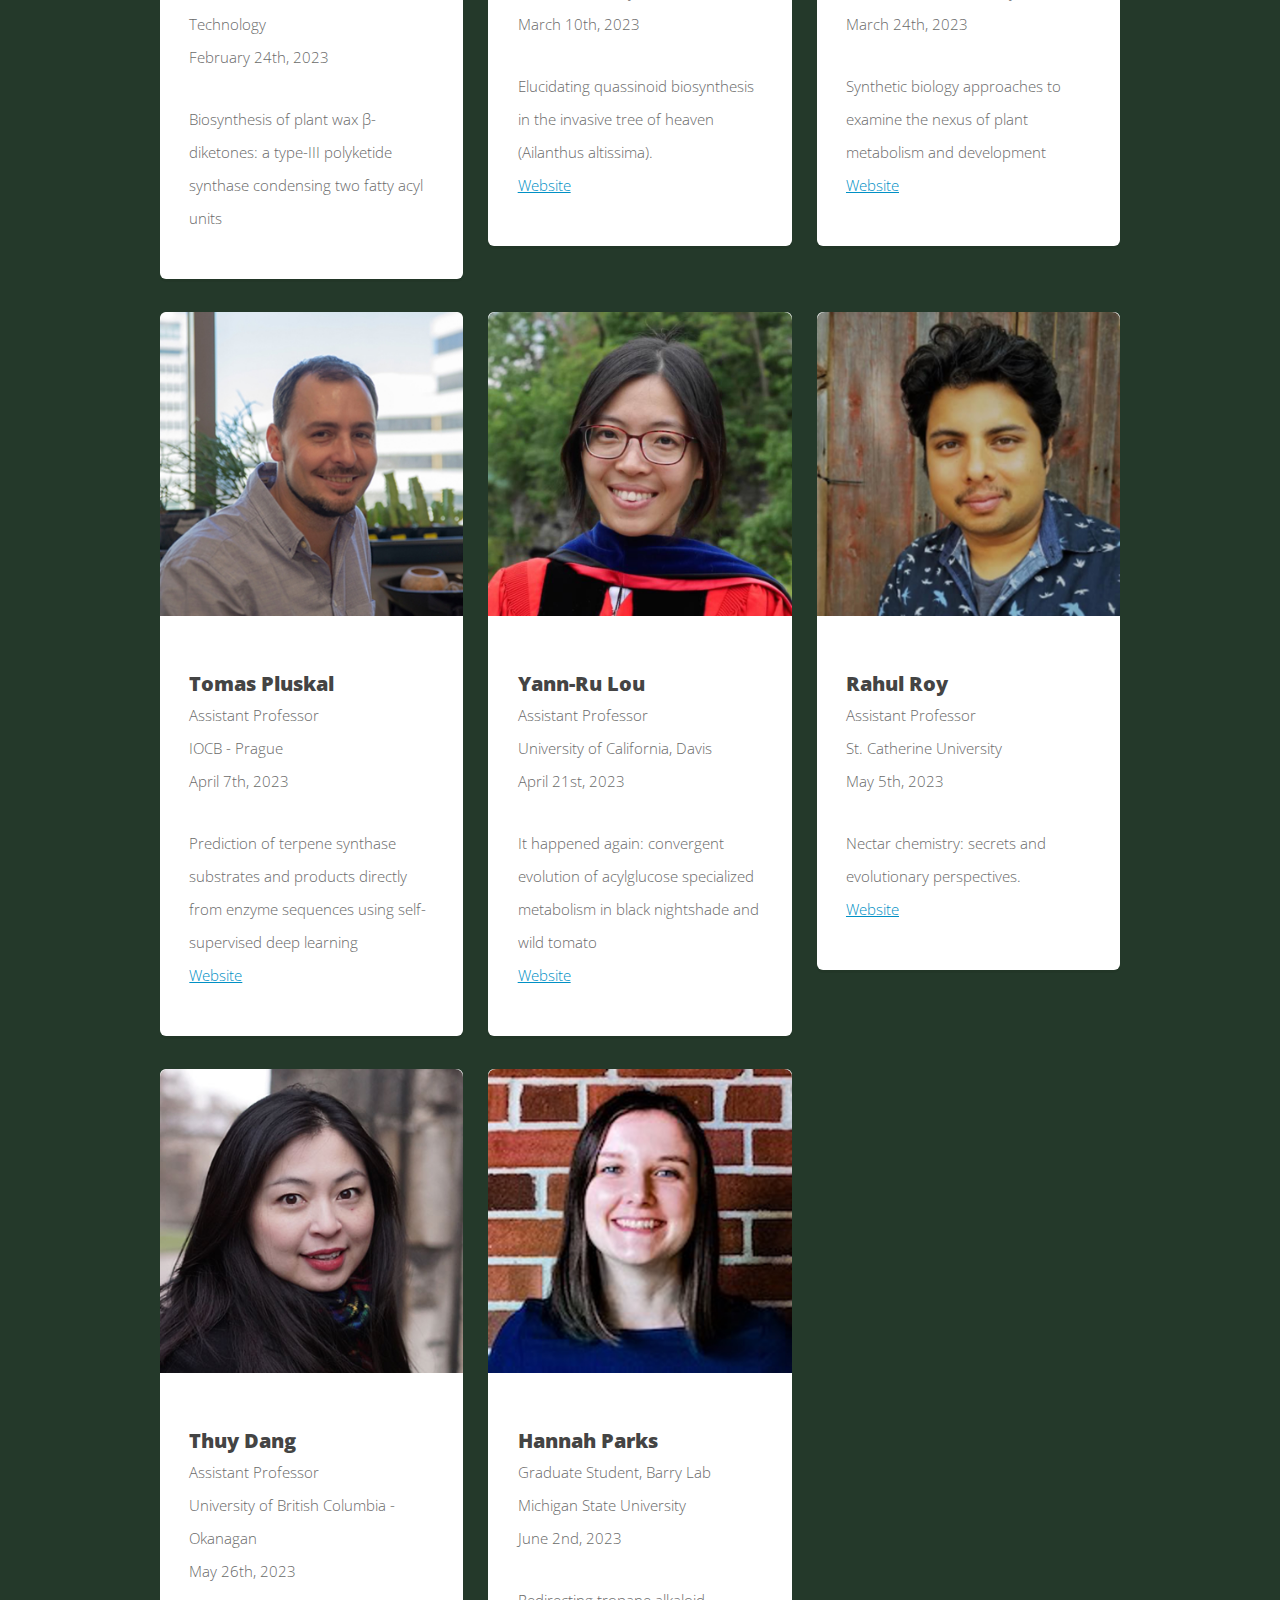
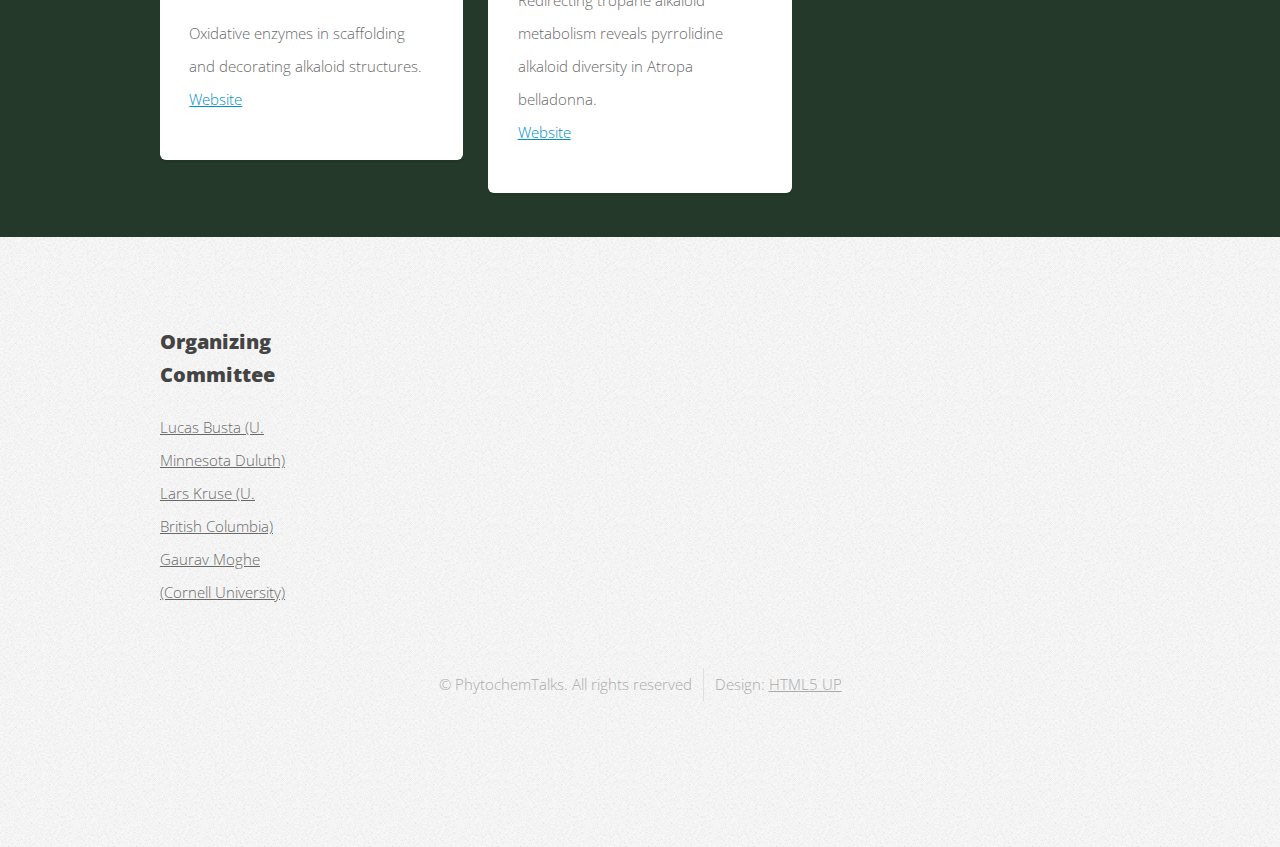
==== commit ff23f710: "walker" ====
--- a/index.html
+++ b/index.html
@@ -427,13 +427,13 @@
 										<a href="#" class="image featured"><img src="images/speakers/placeholder.jpg" alt="" /></a>
 										<div class="inner">
 											<header>
-												<h2>TBD</h2>
-												<!-- <p>TBD</p> -->
-												<p>TBD</p>
+												<h2>Allison Walker</h2>
+												<p>Assistant Professor</p>
+												<p>Vanderbilt University</p>
 												<p>May 2nd, 2025</p>
 											</header>
-											<p>TBD</p>
-											<a href="">Website</a>
+											<p>Artificial Intelligence Guided Natural Product Discovery</p>
+											<a href="https://lab.vanderbilt.edu/walker-lab/">Website</a>
 										</div>
 									</section>
 								</div>
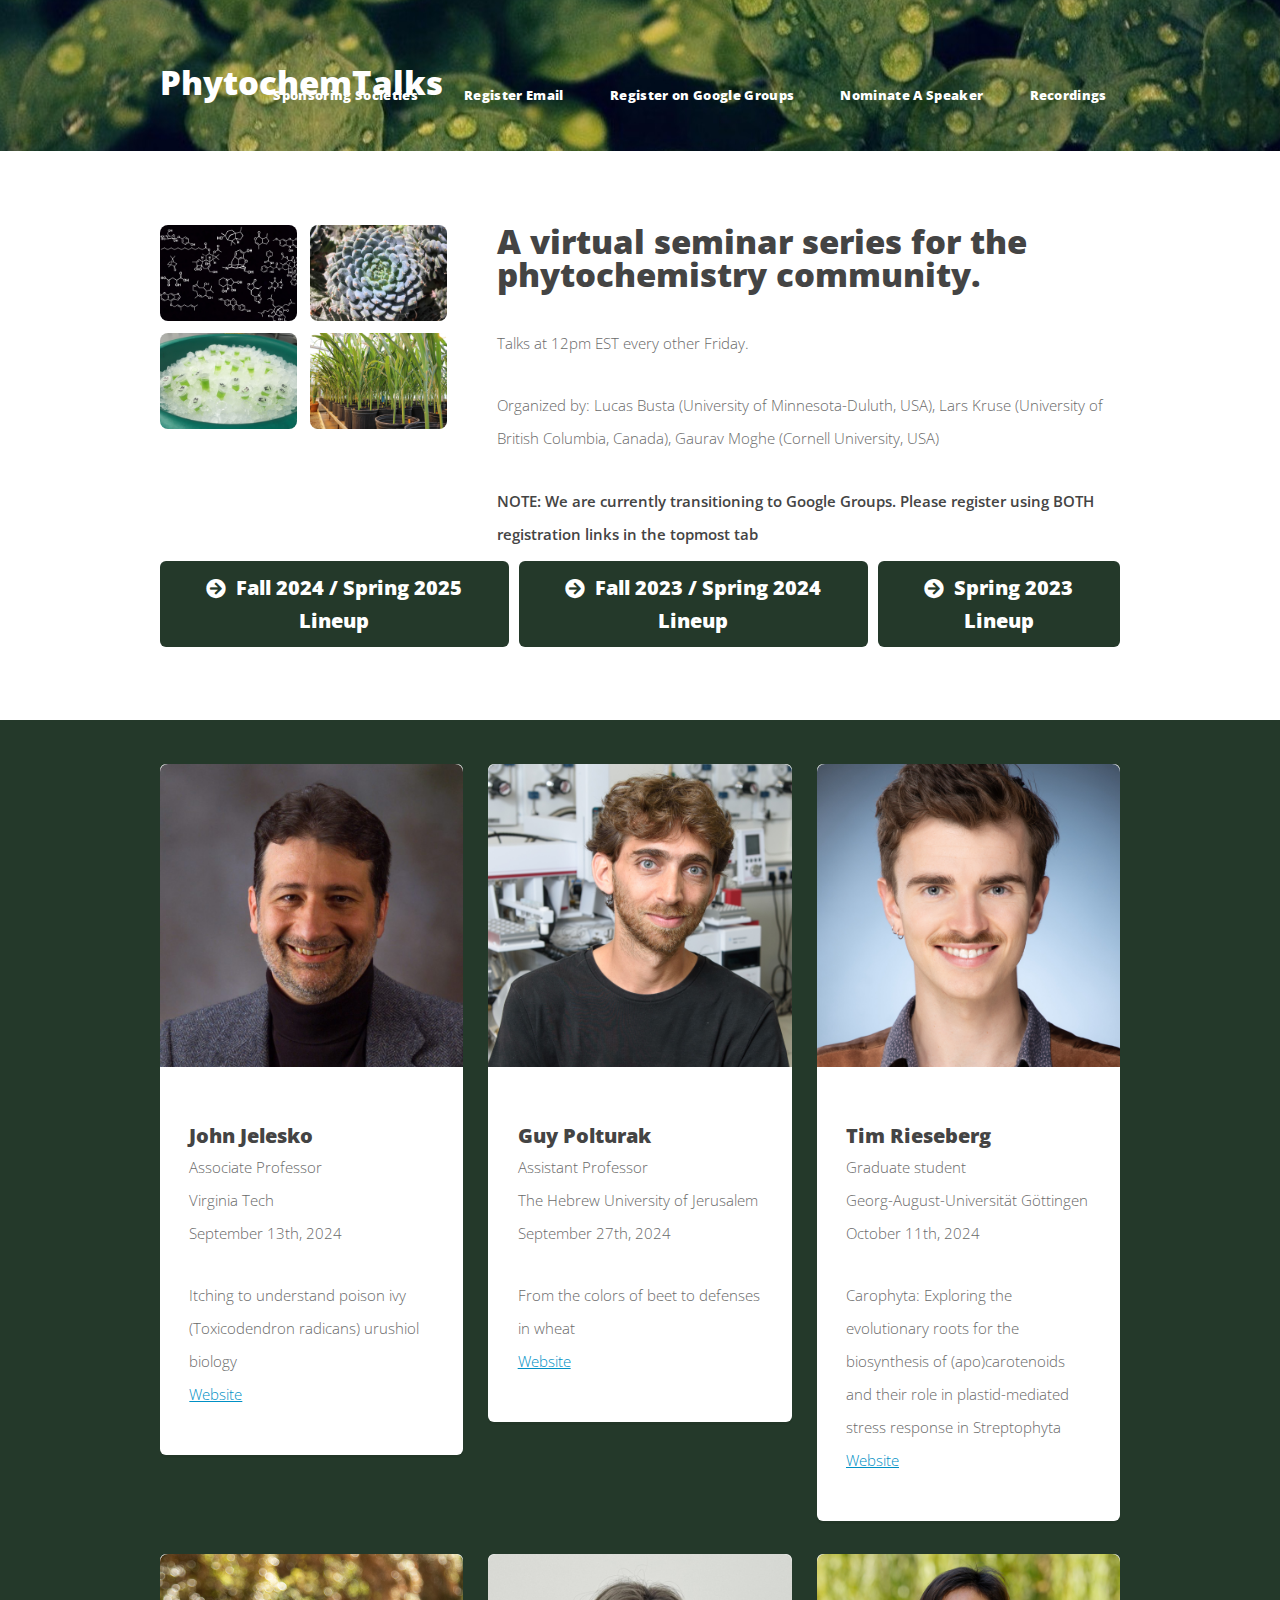
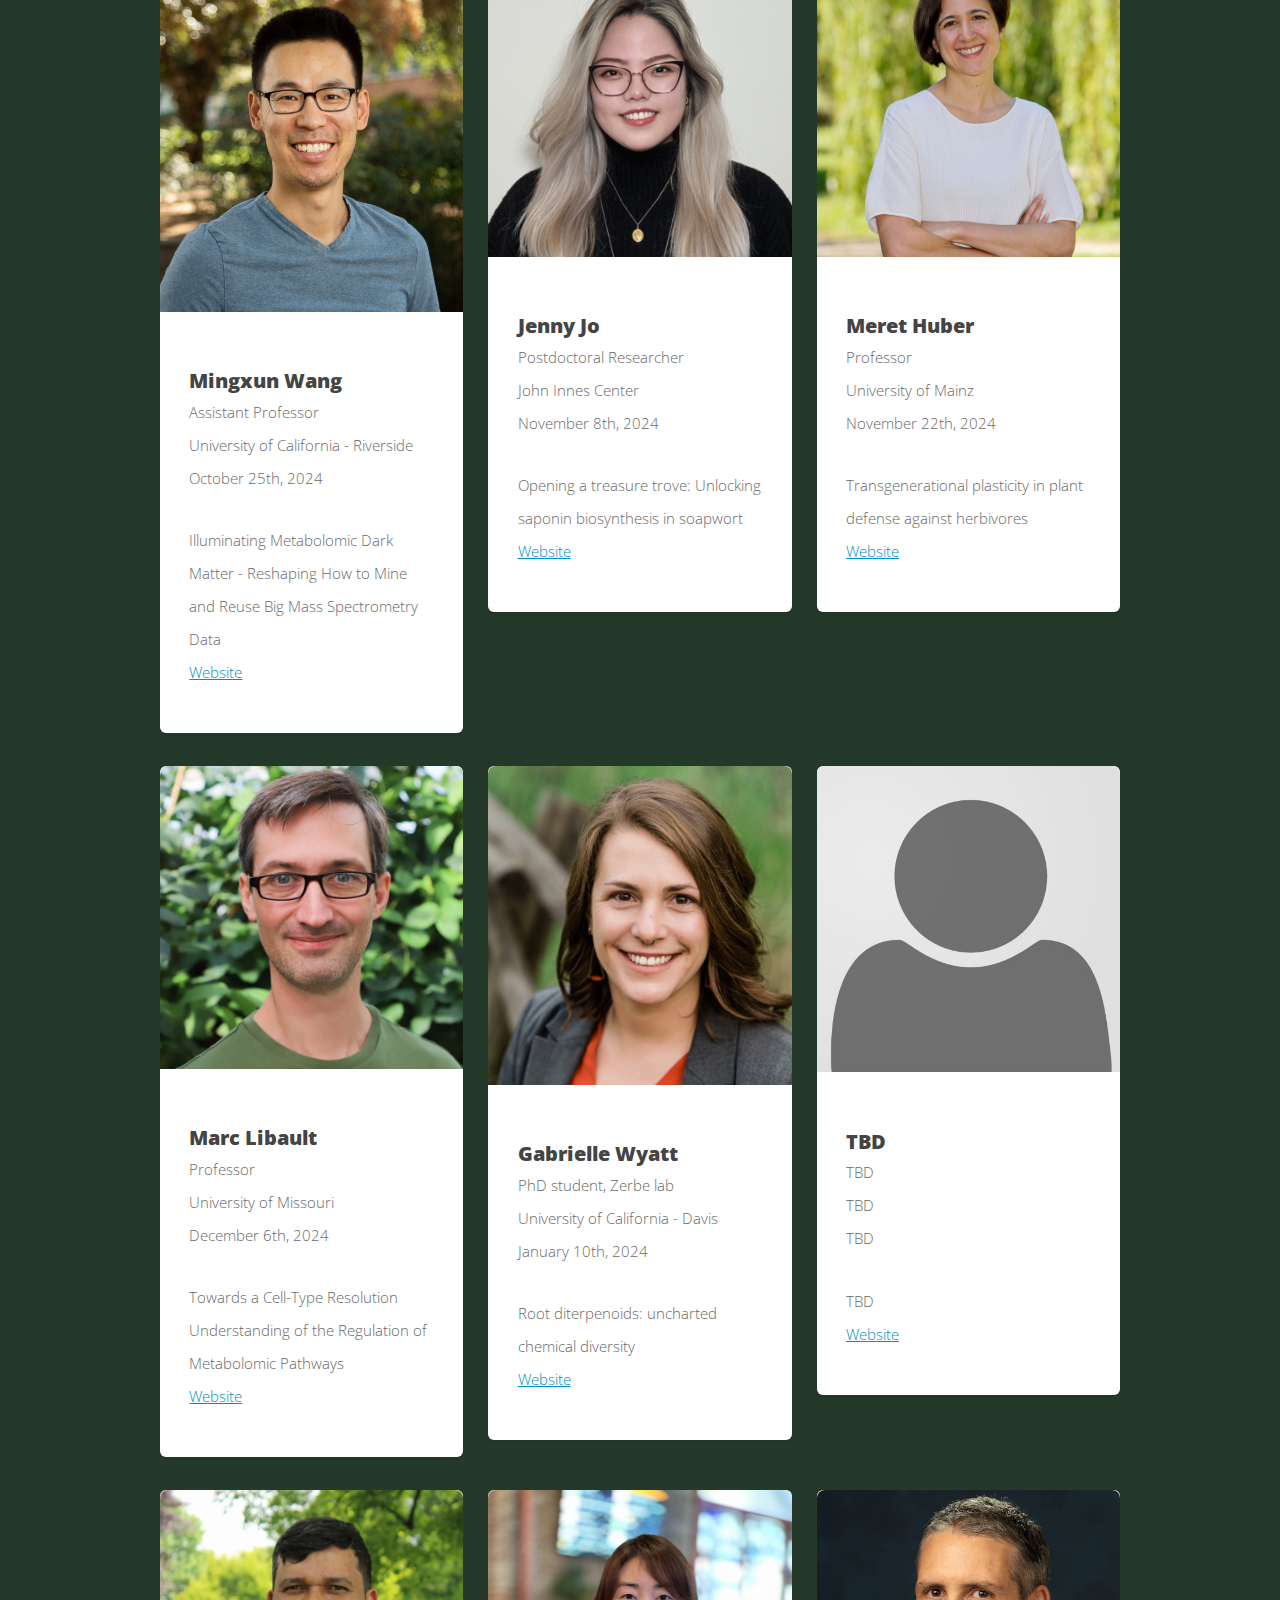
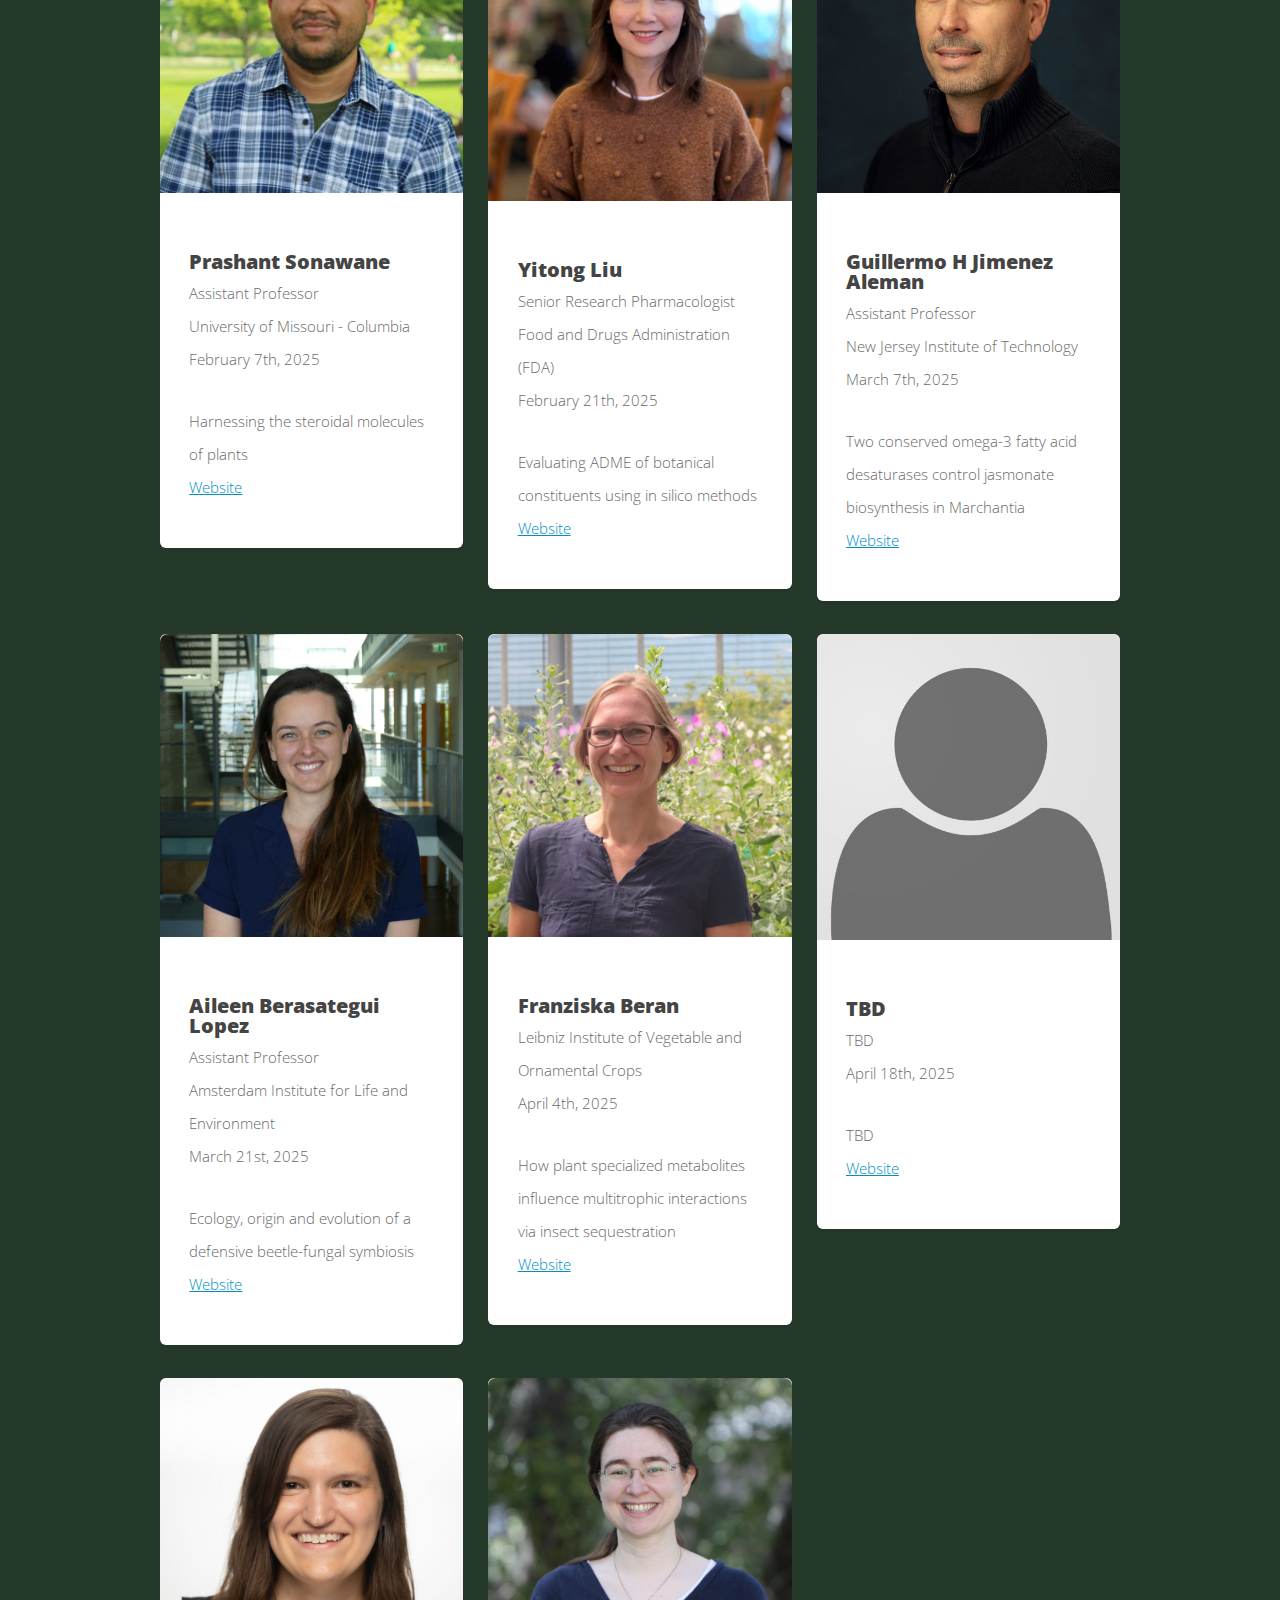
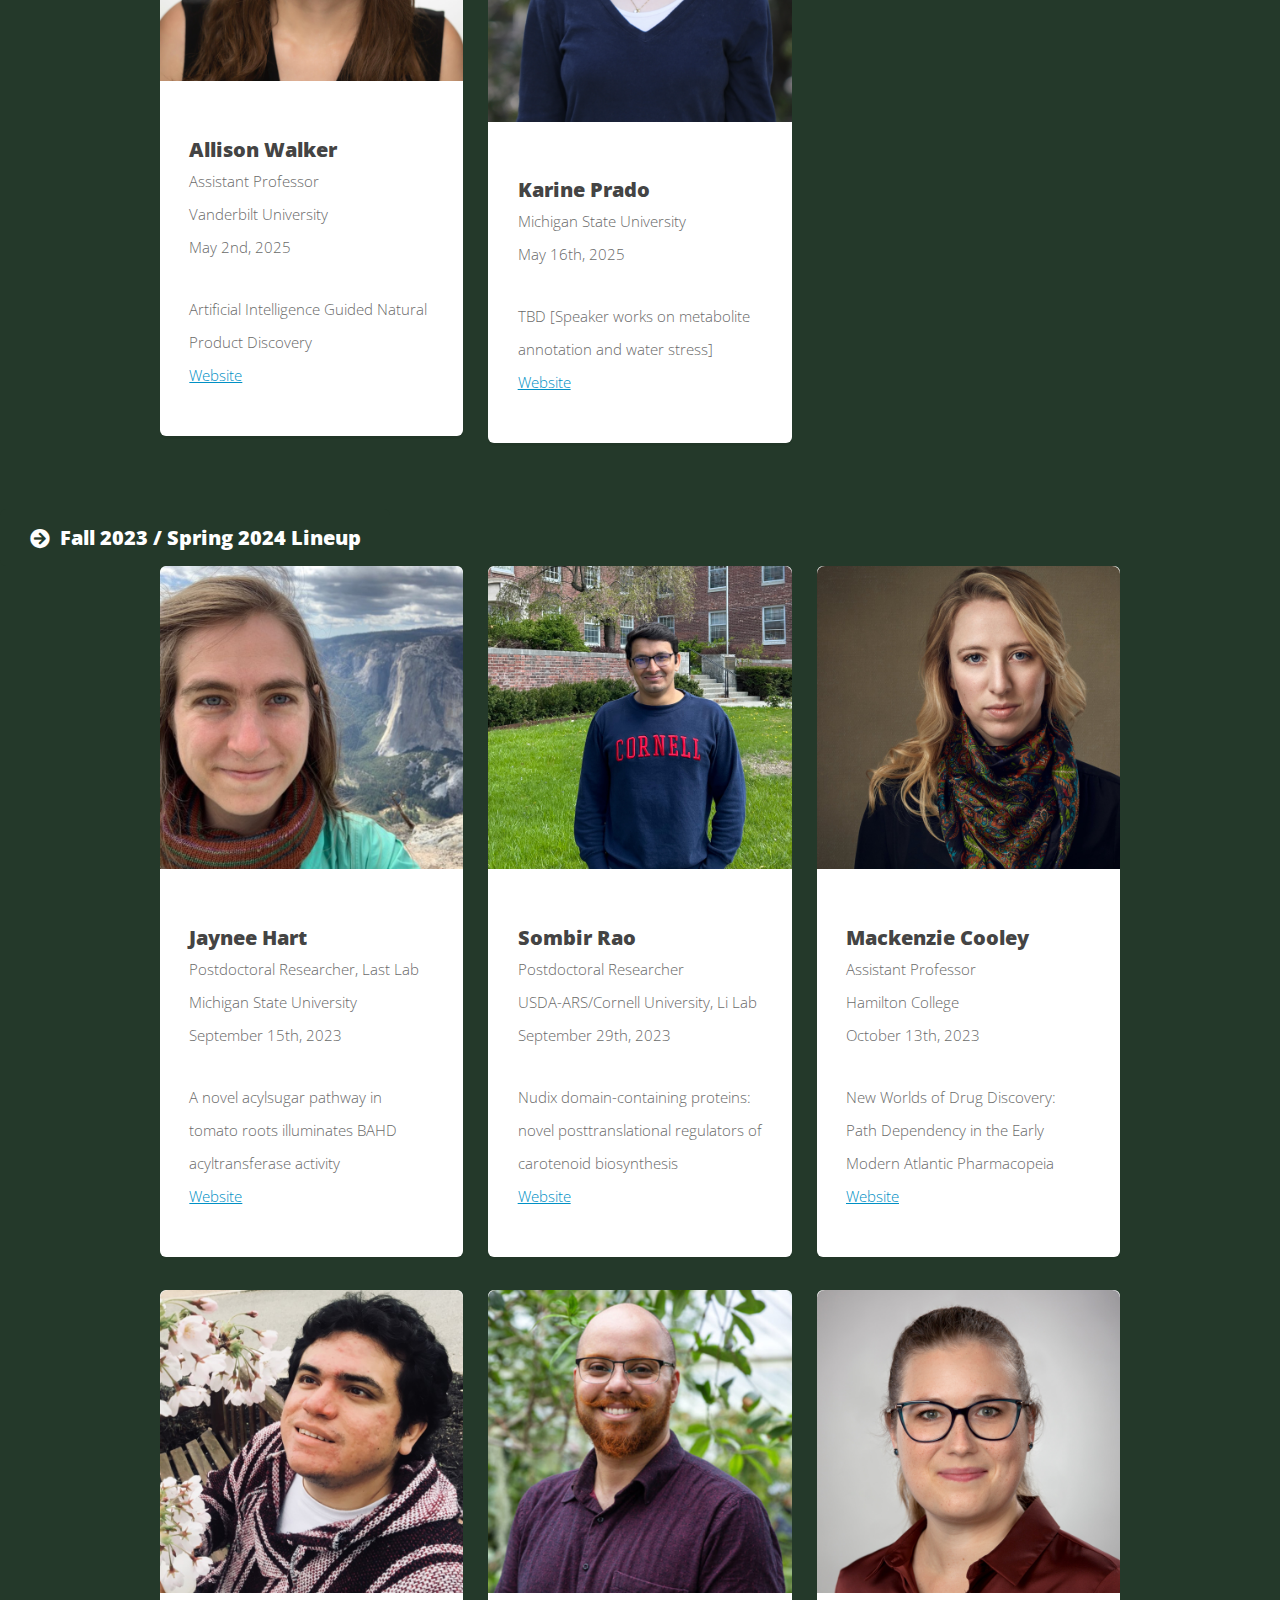
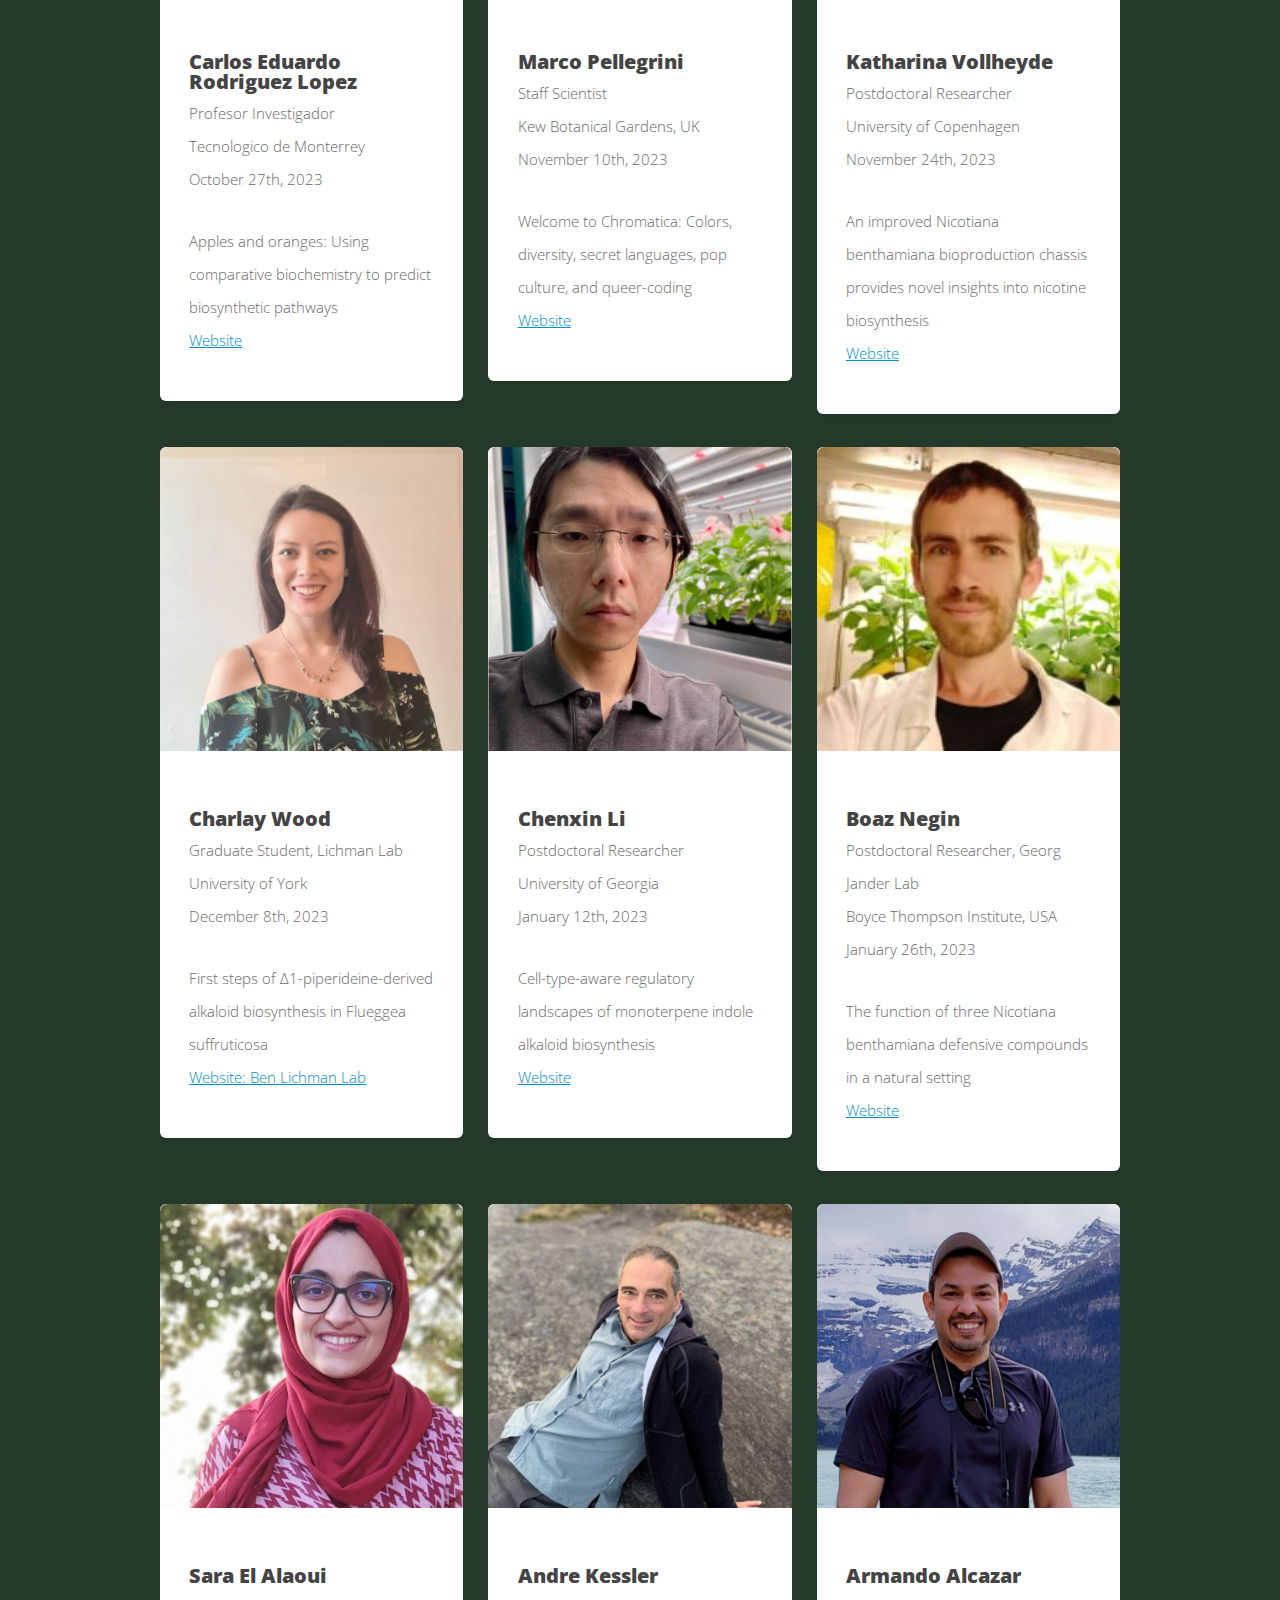
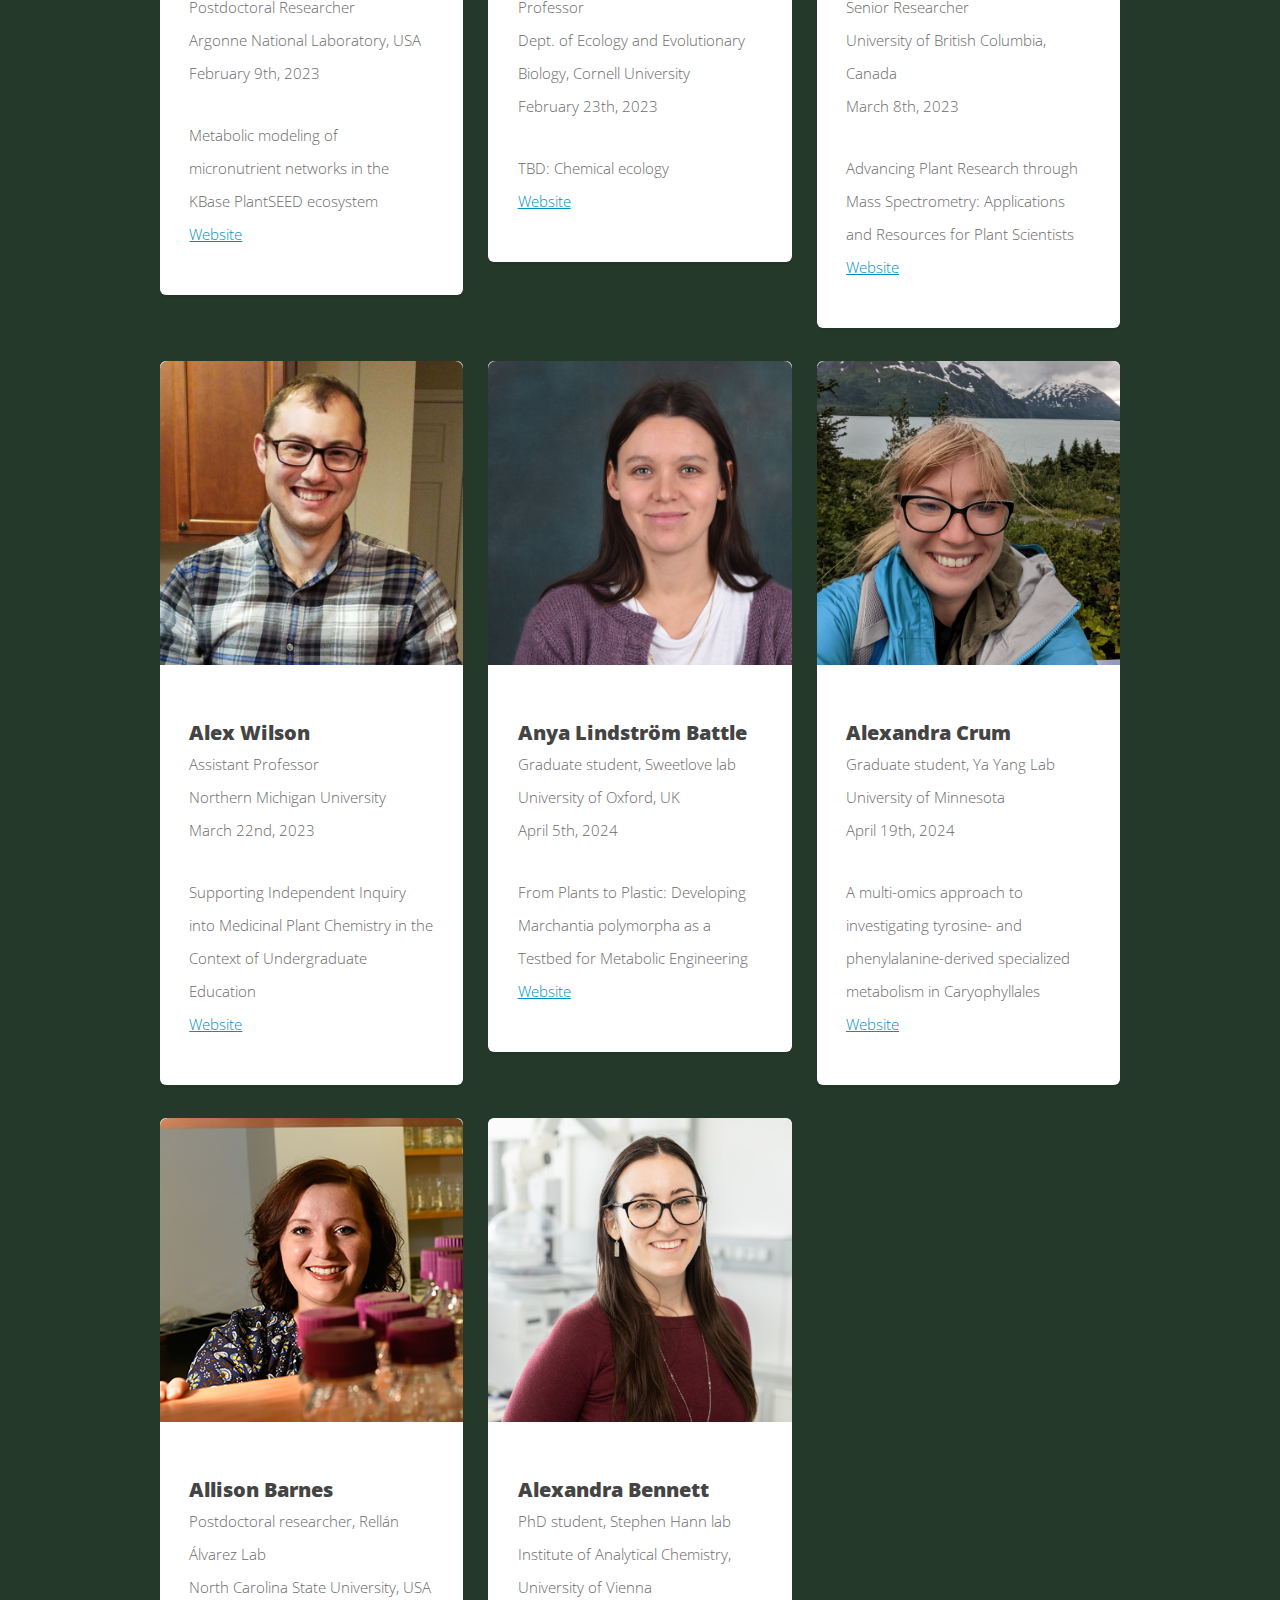
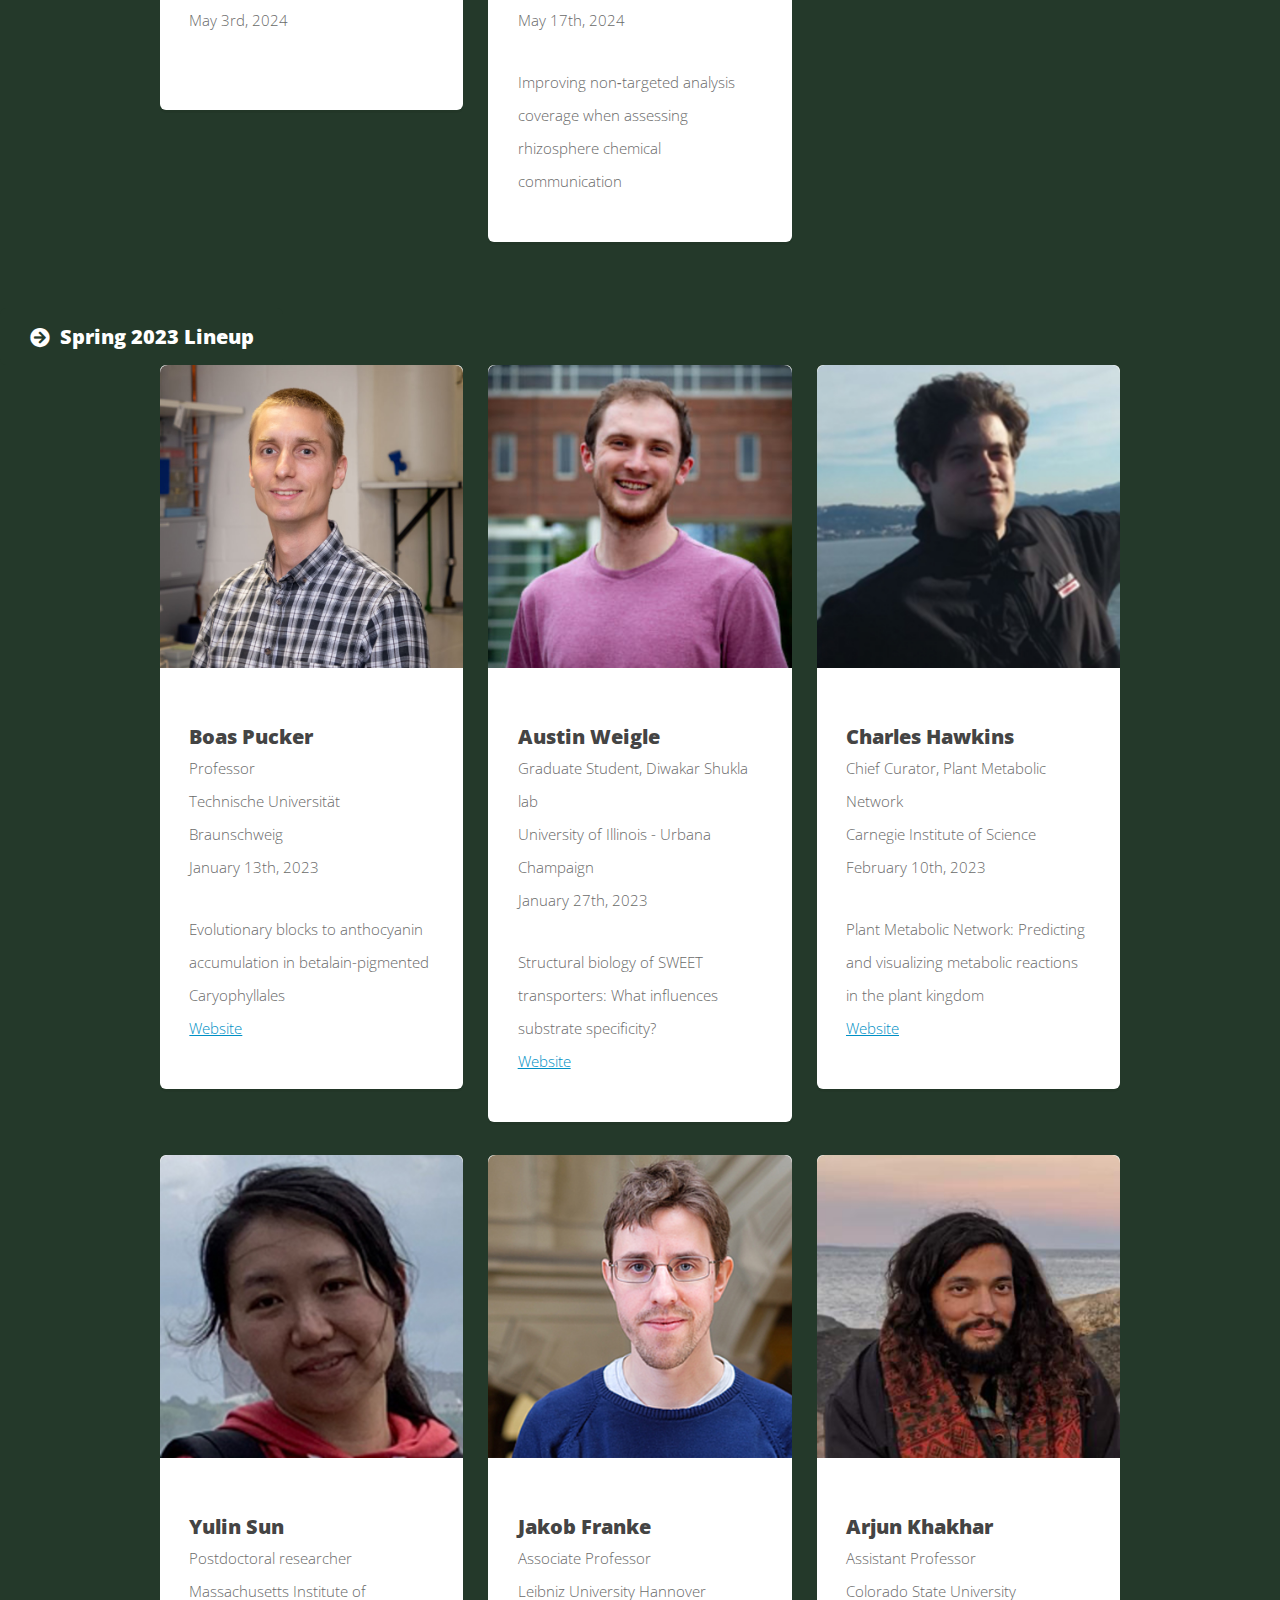
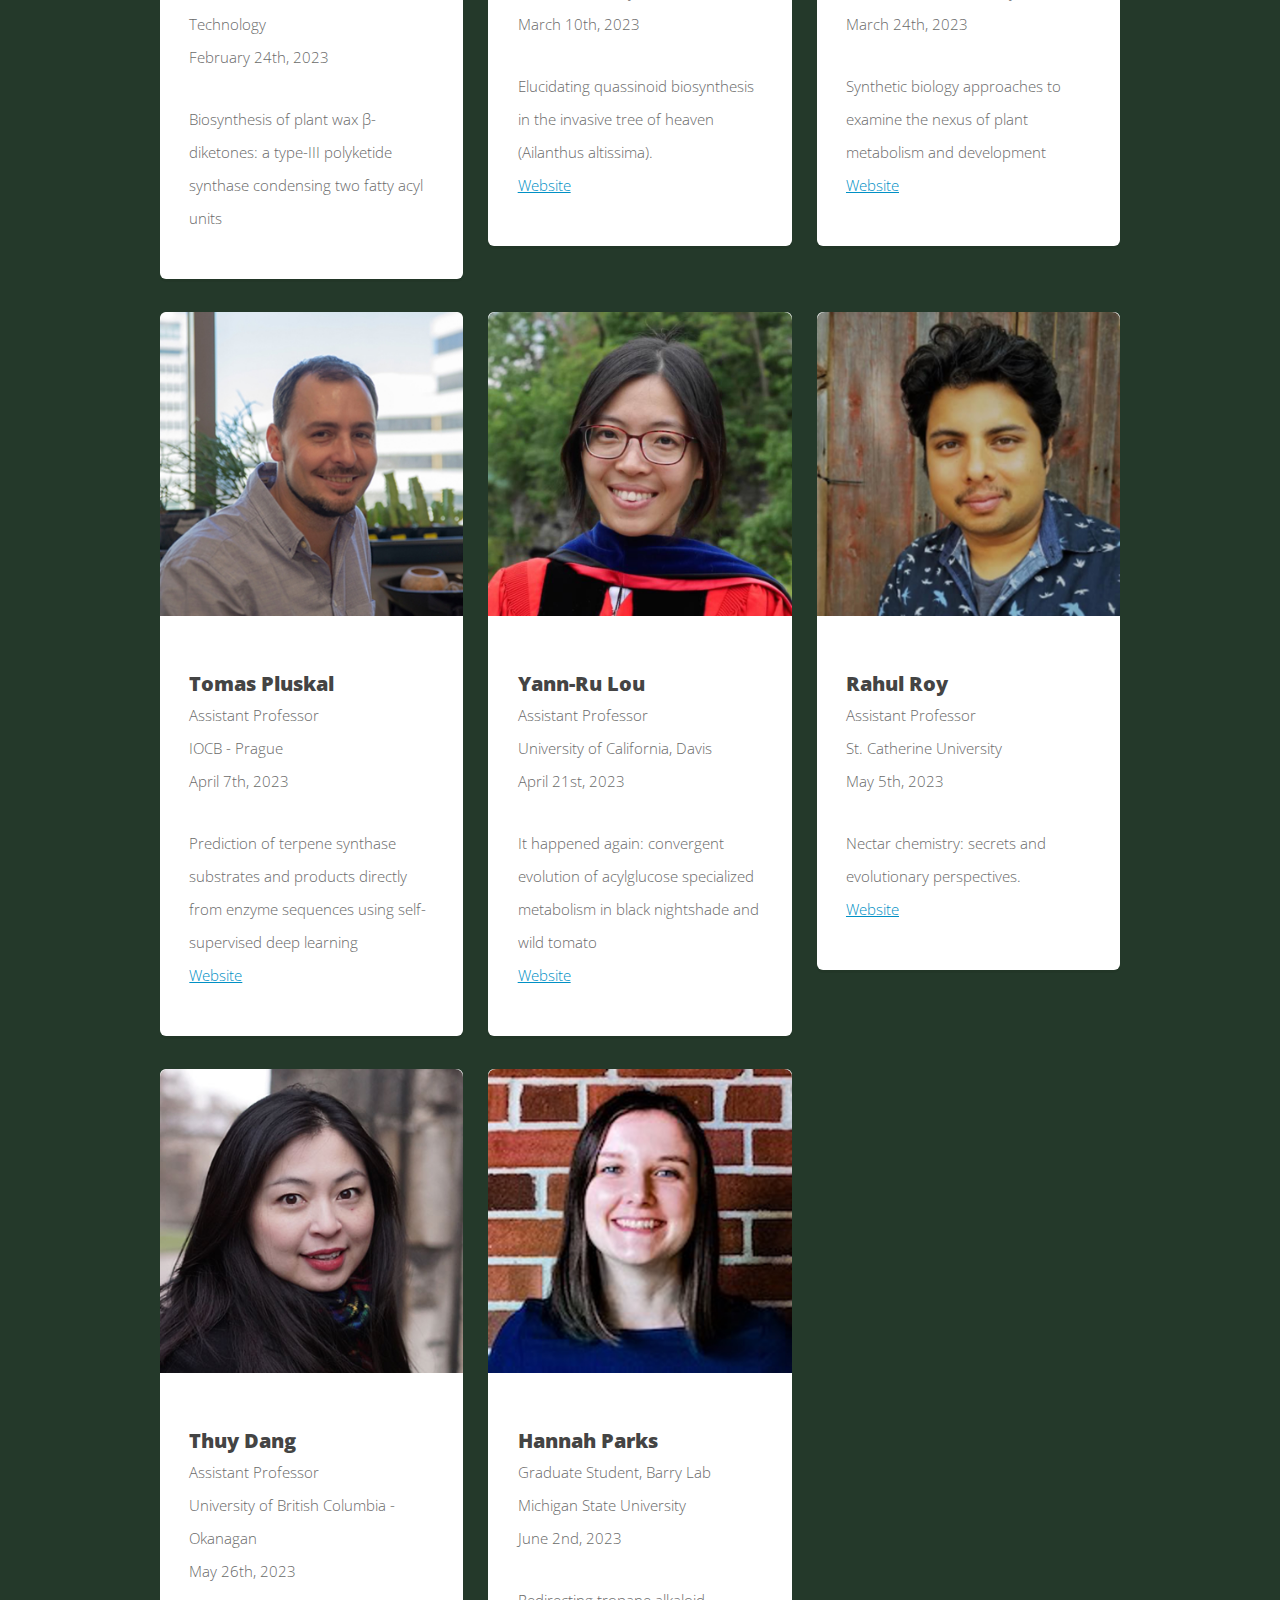
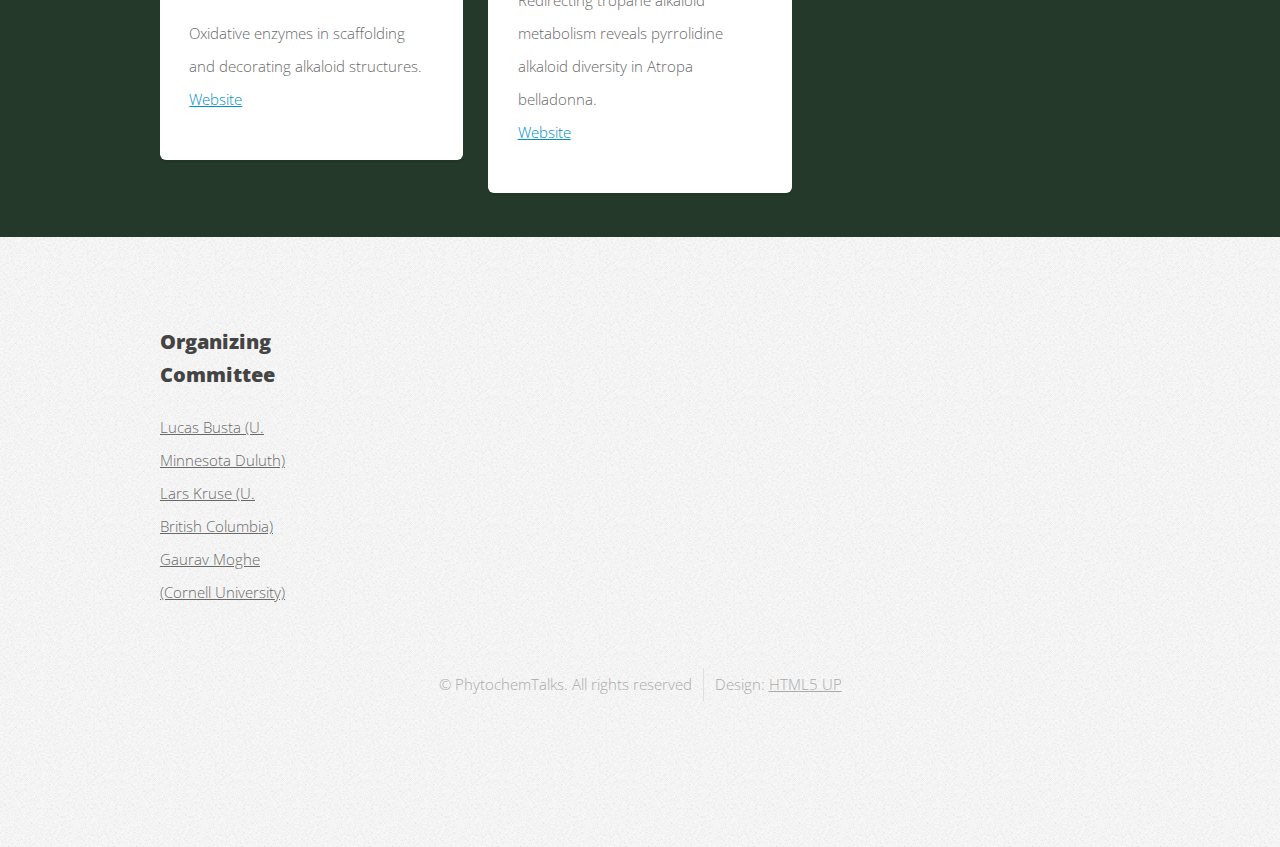
==== commit 7b807288: "Update index.html" ====
--- a/index.html
+++ b/index.html
@@ -424,7 +424,7 @@
 
 								<div class="col-4 col-12-medium">
 									<section class="box feature">
-										<a href="#" class="image featured"><img src="images/speakers/placeholder.jpg" alt="" /></a>
+										<a href="#" class="image featured"><img src="images/speakers/awalker.jpg" alt="" /></a>
 										<div class="inner">
 											<header>
 												<h2>Allison Walker</h2>
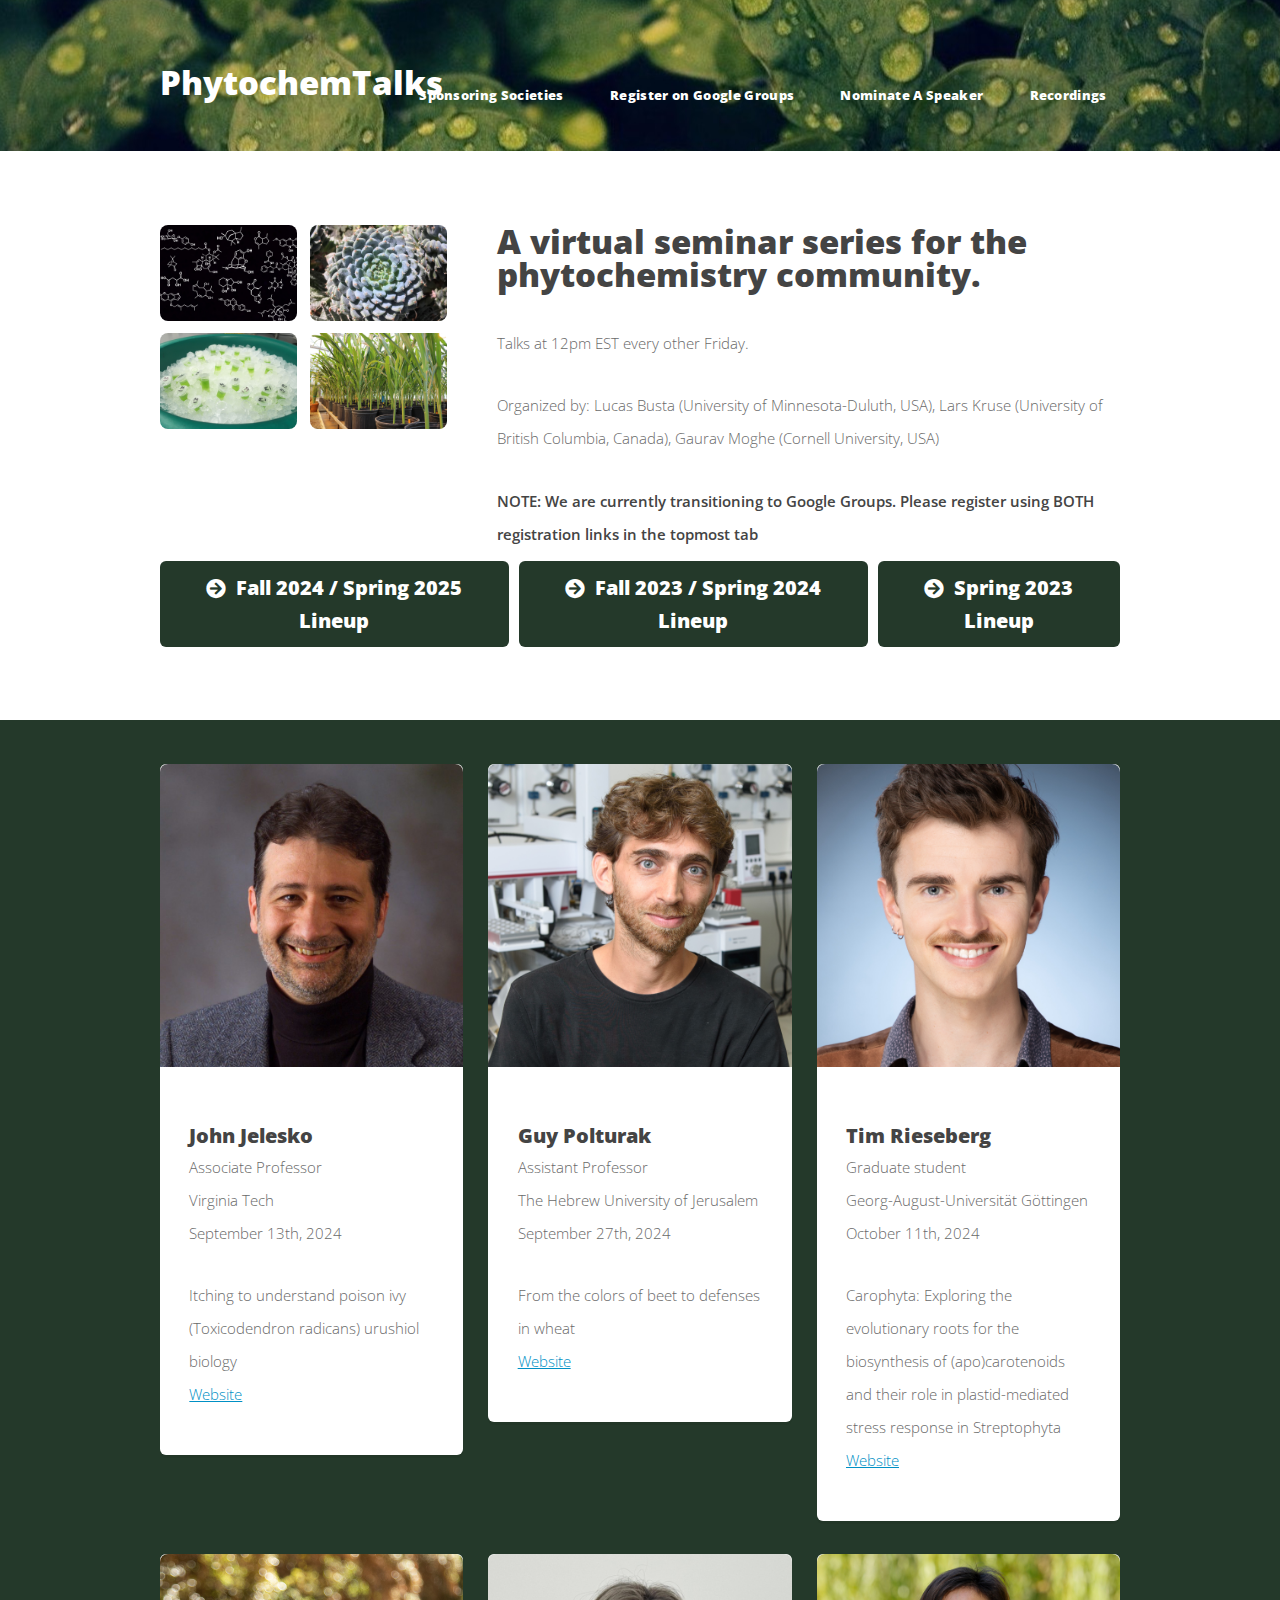
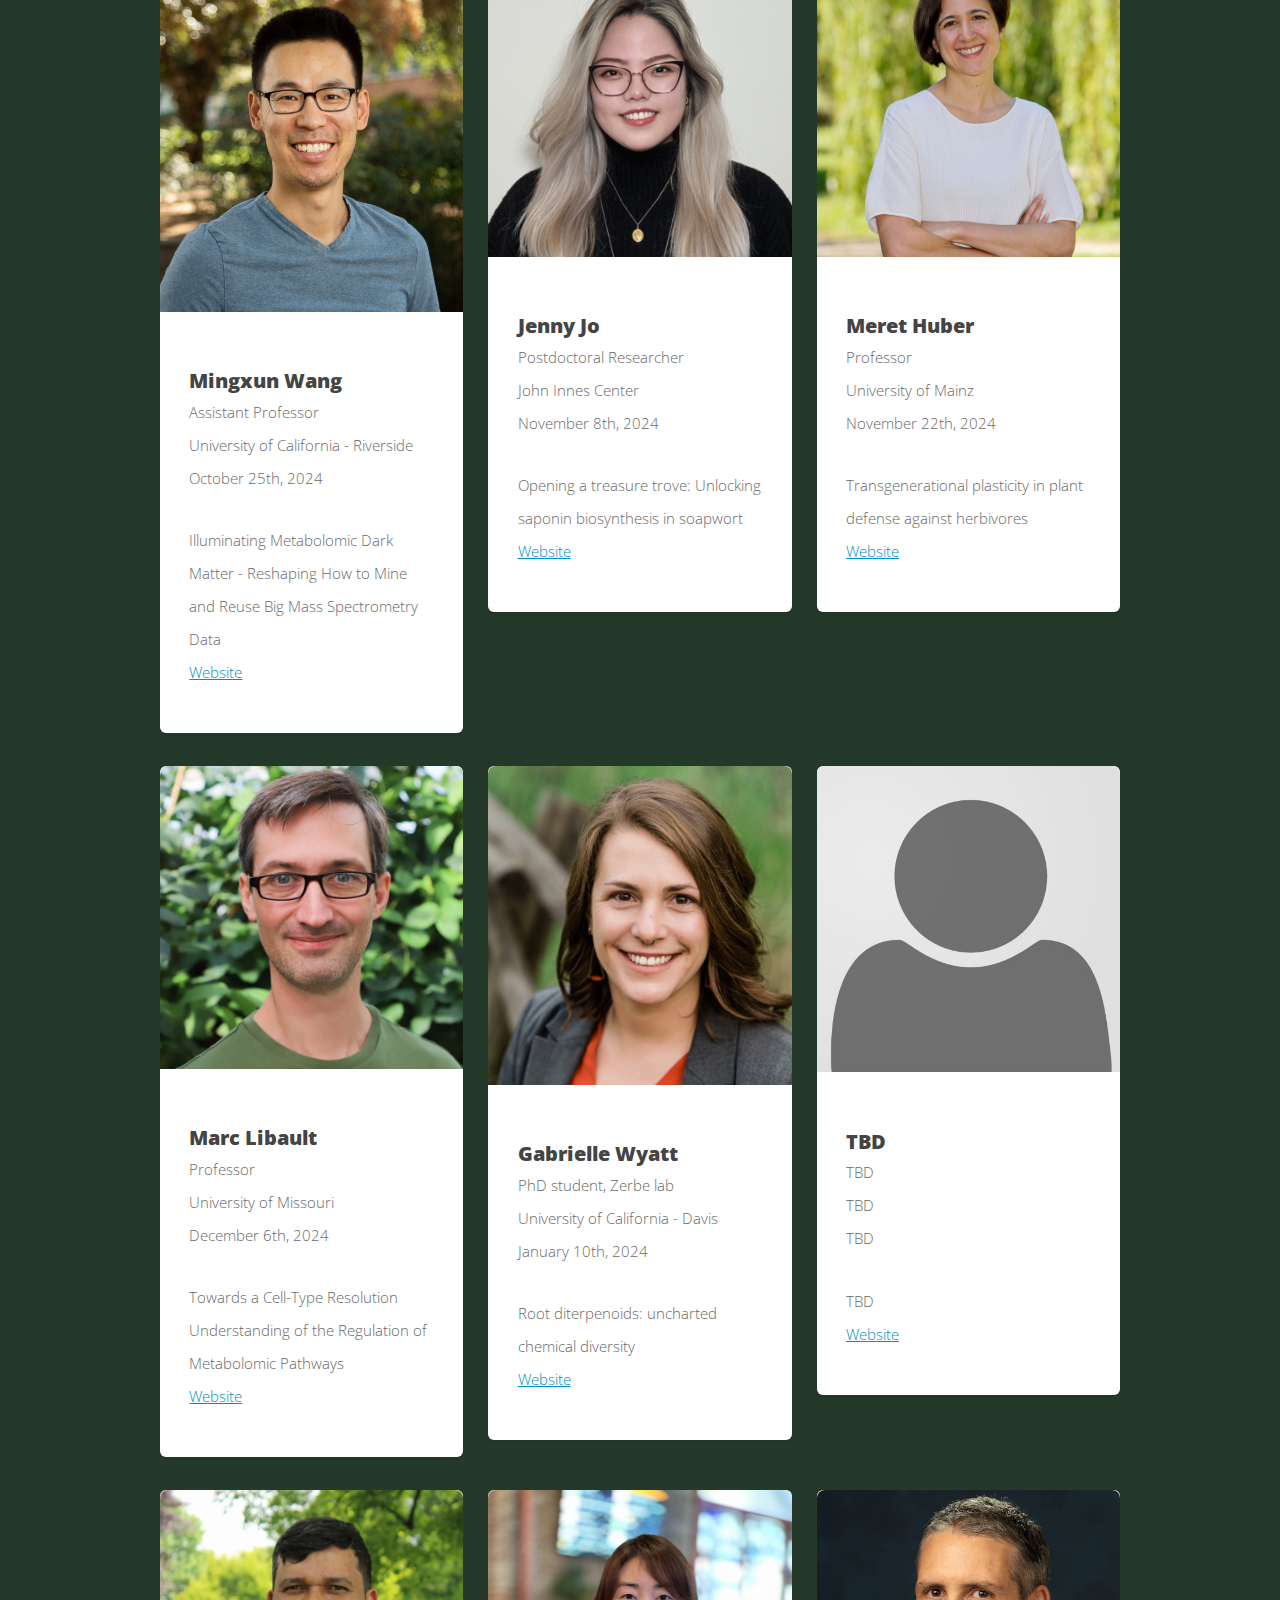
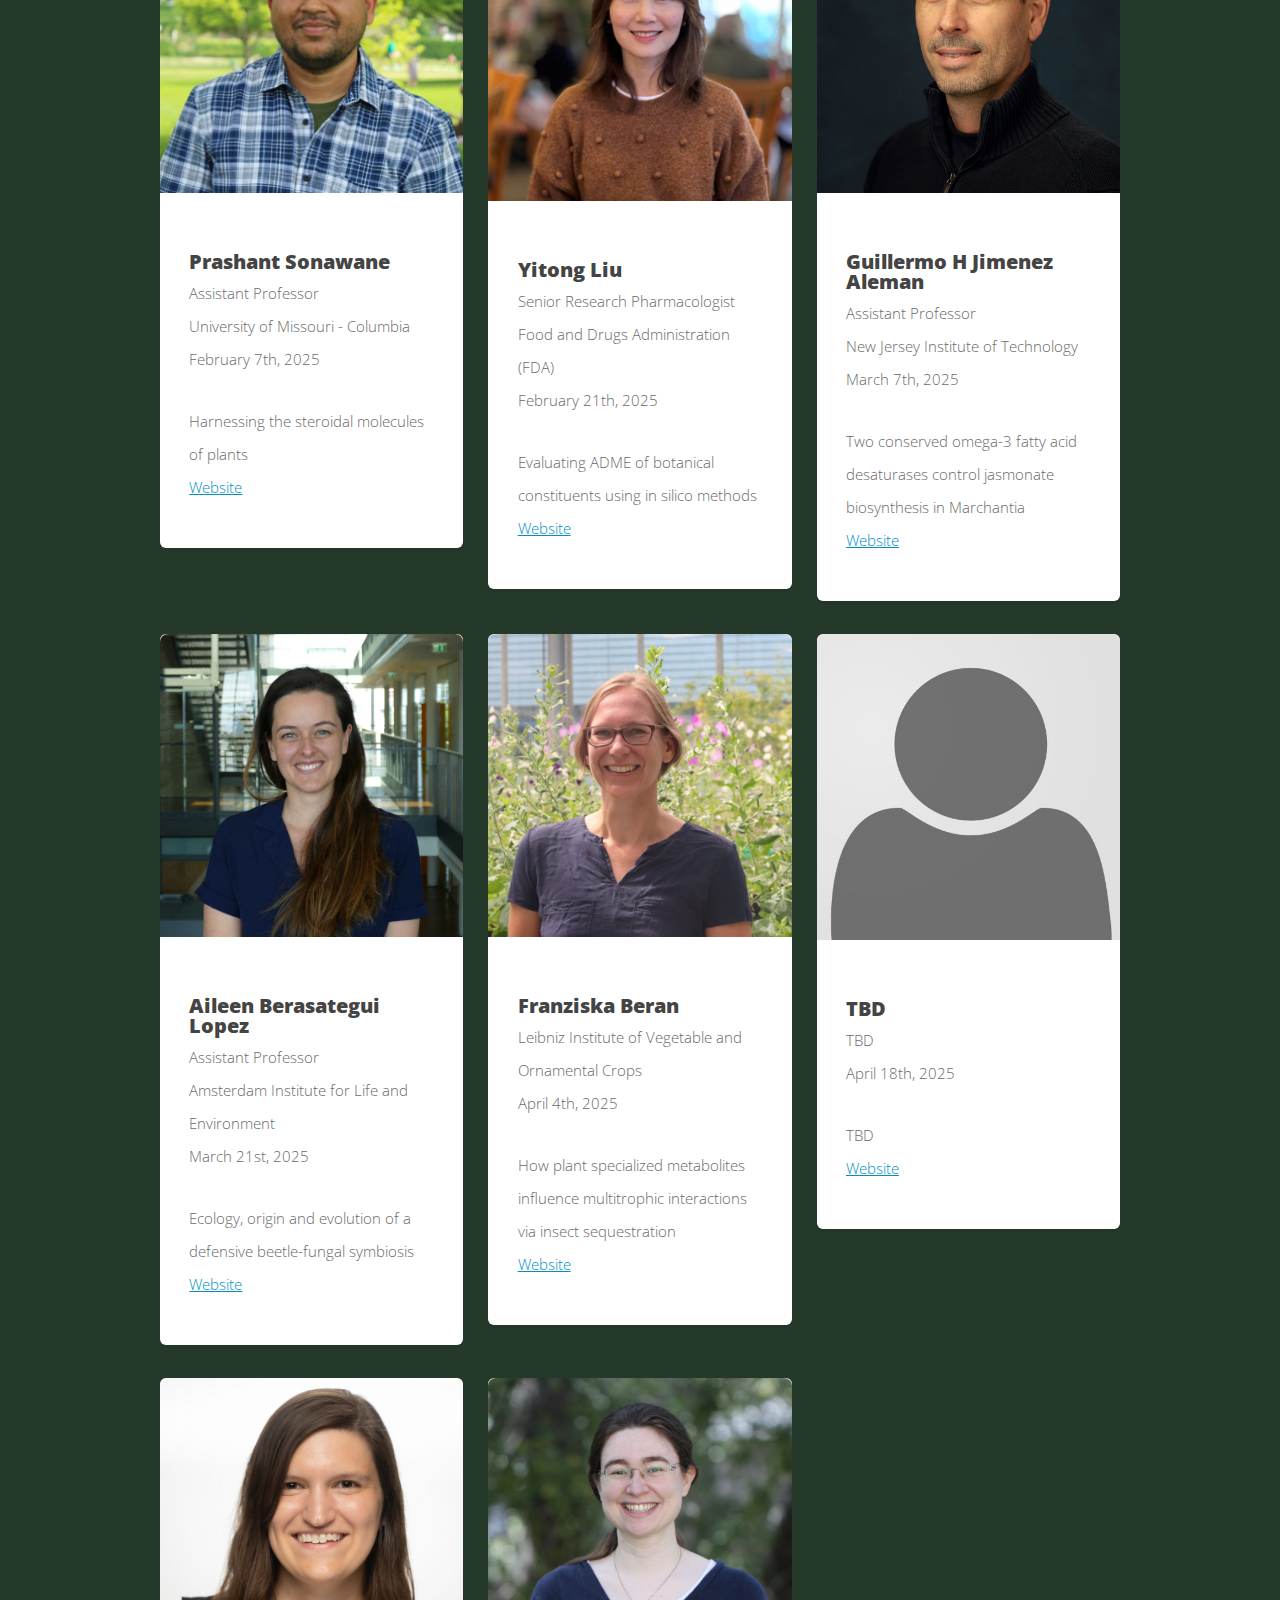
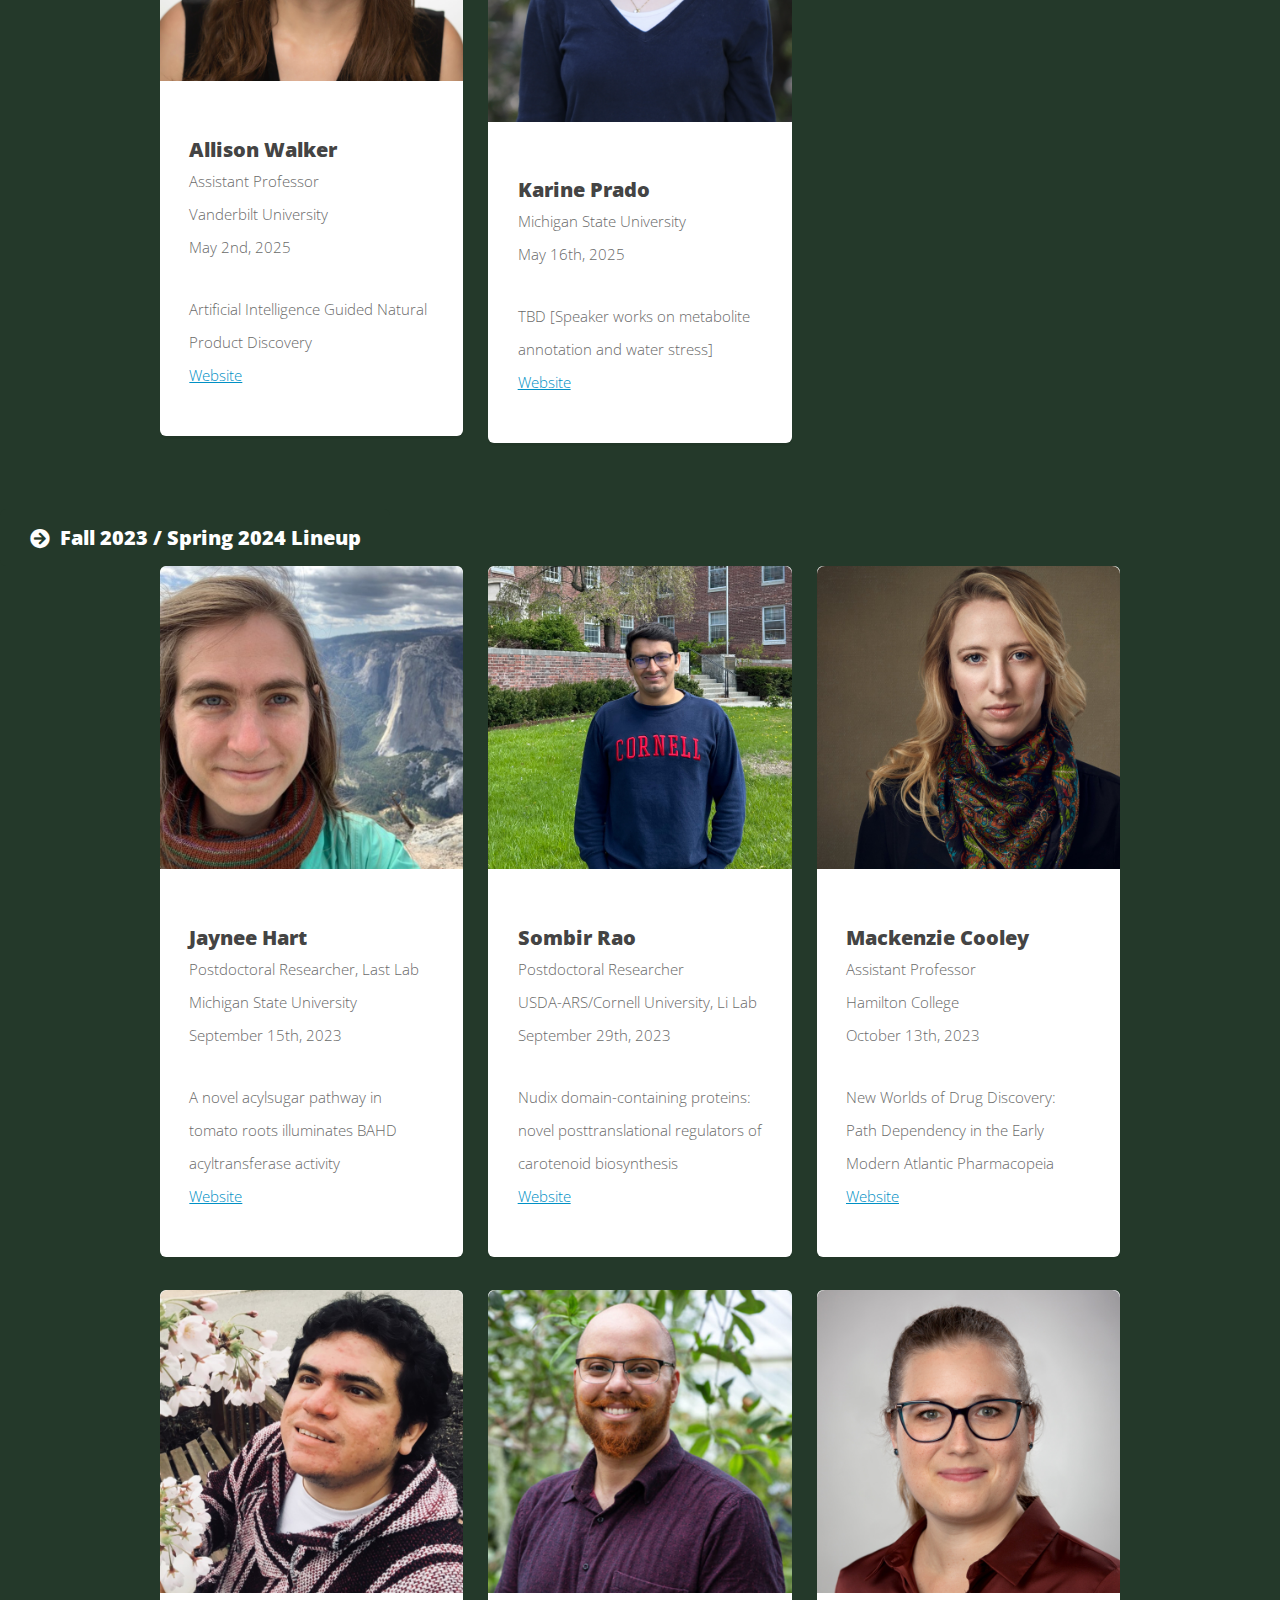
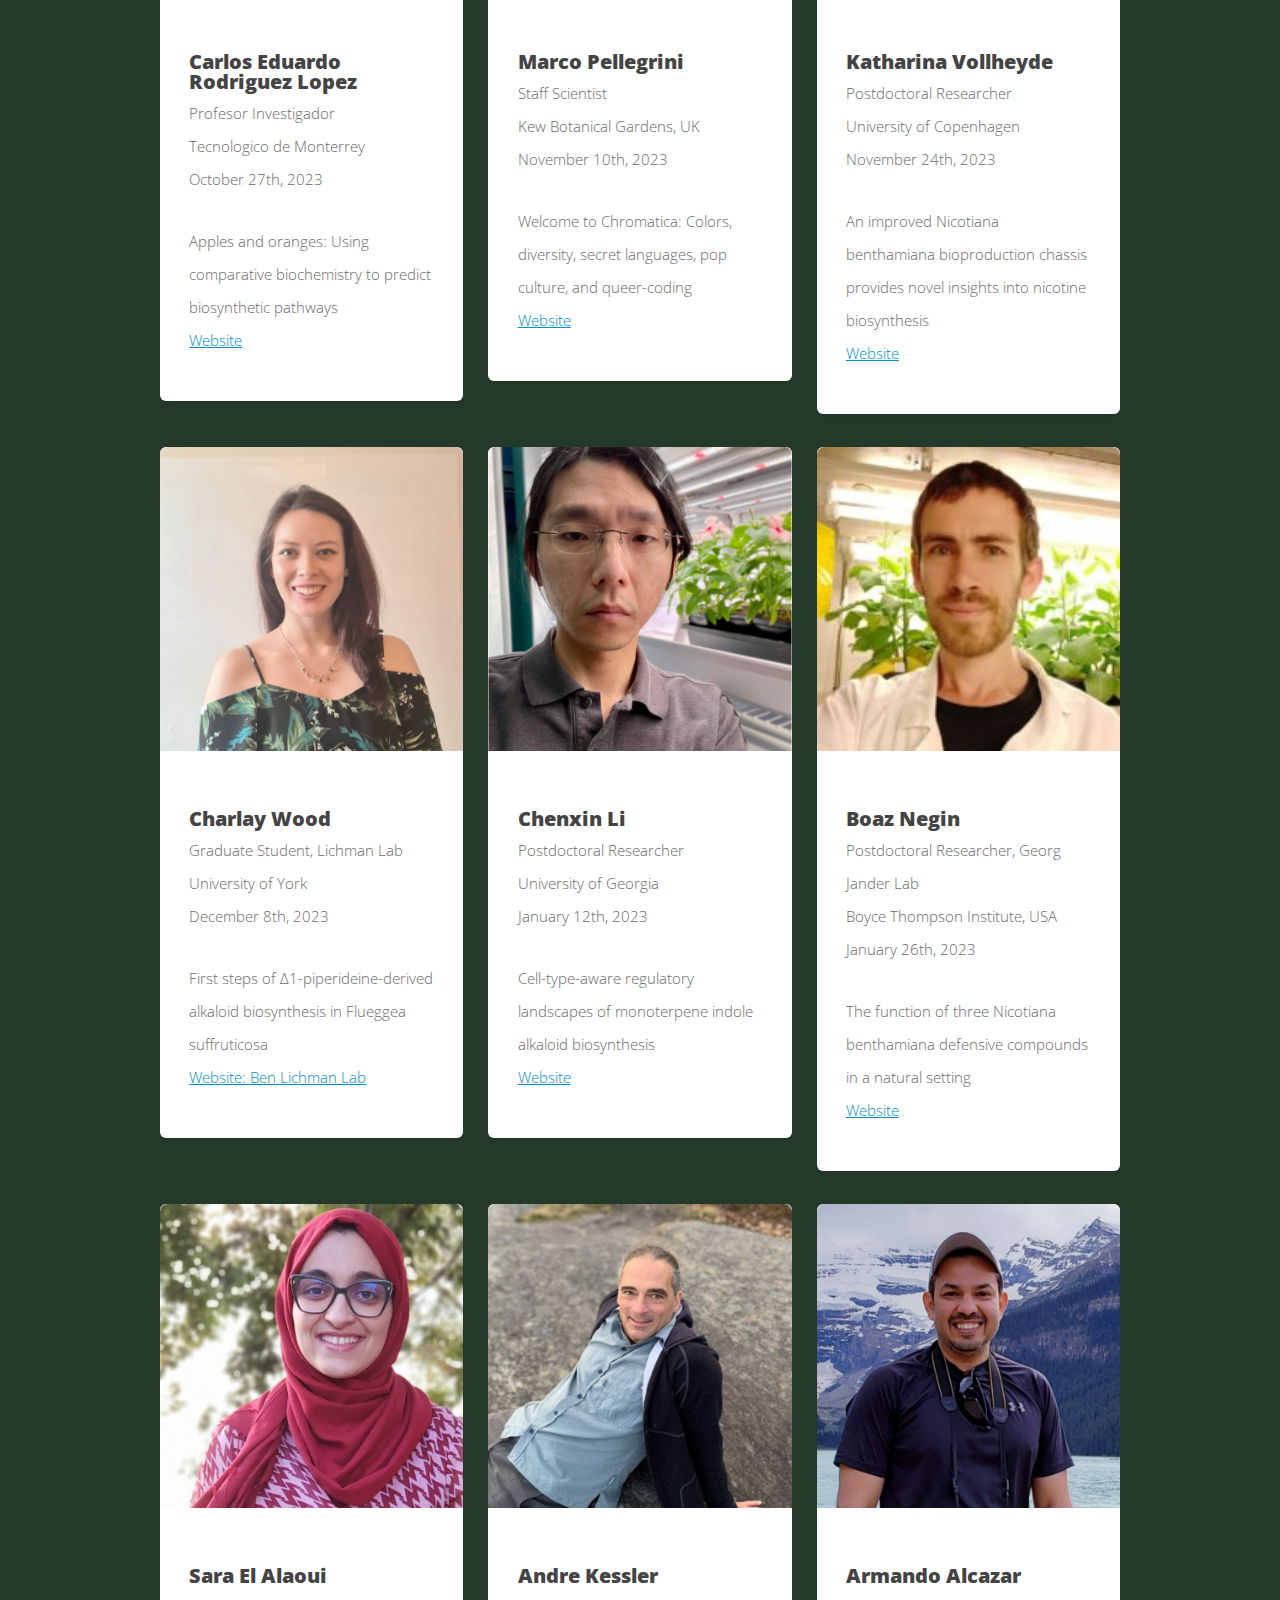
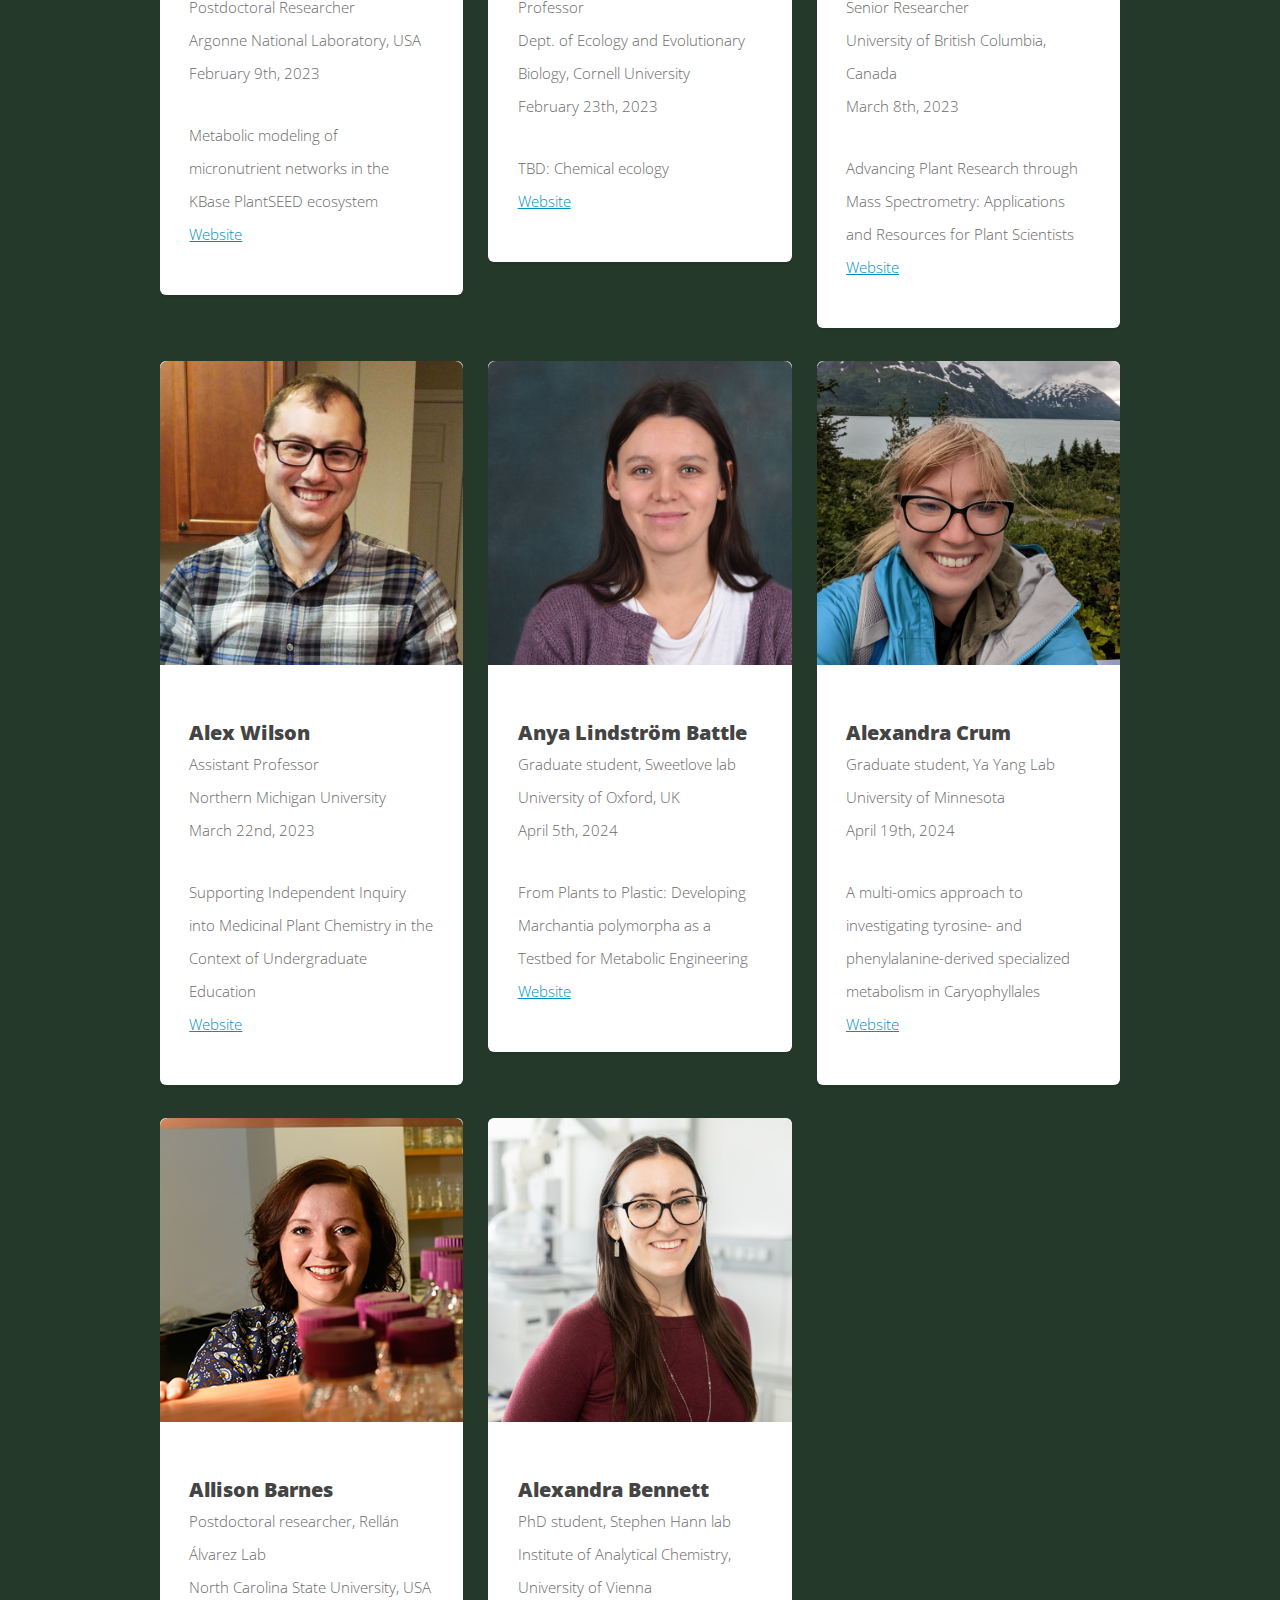
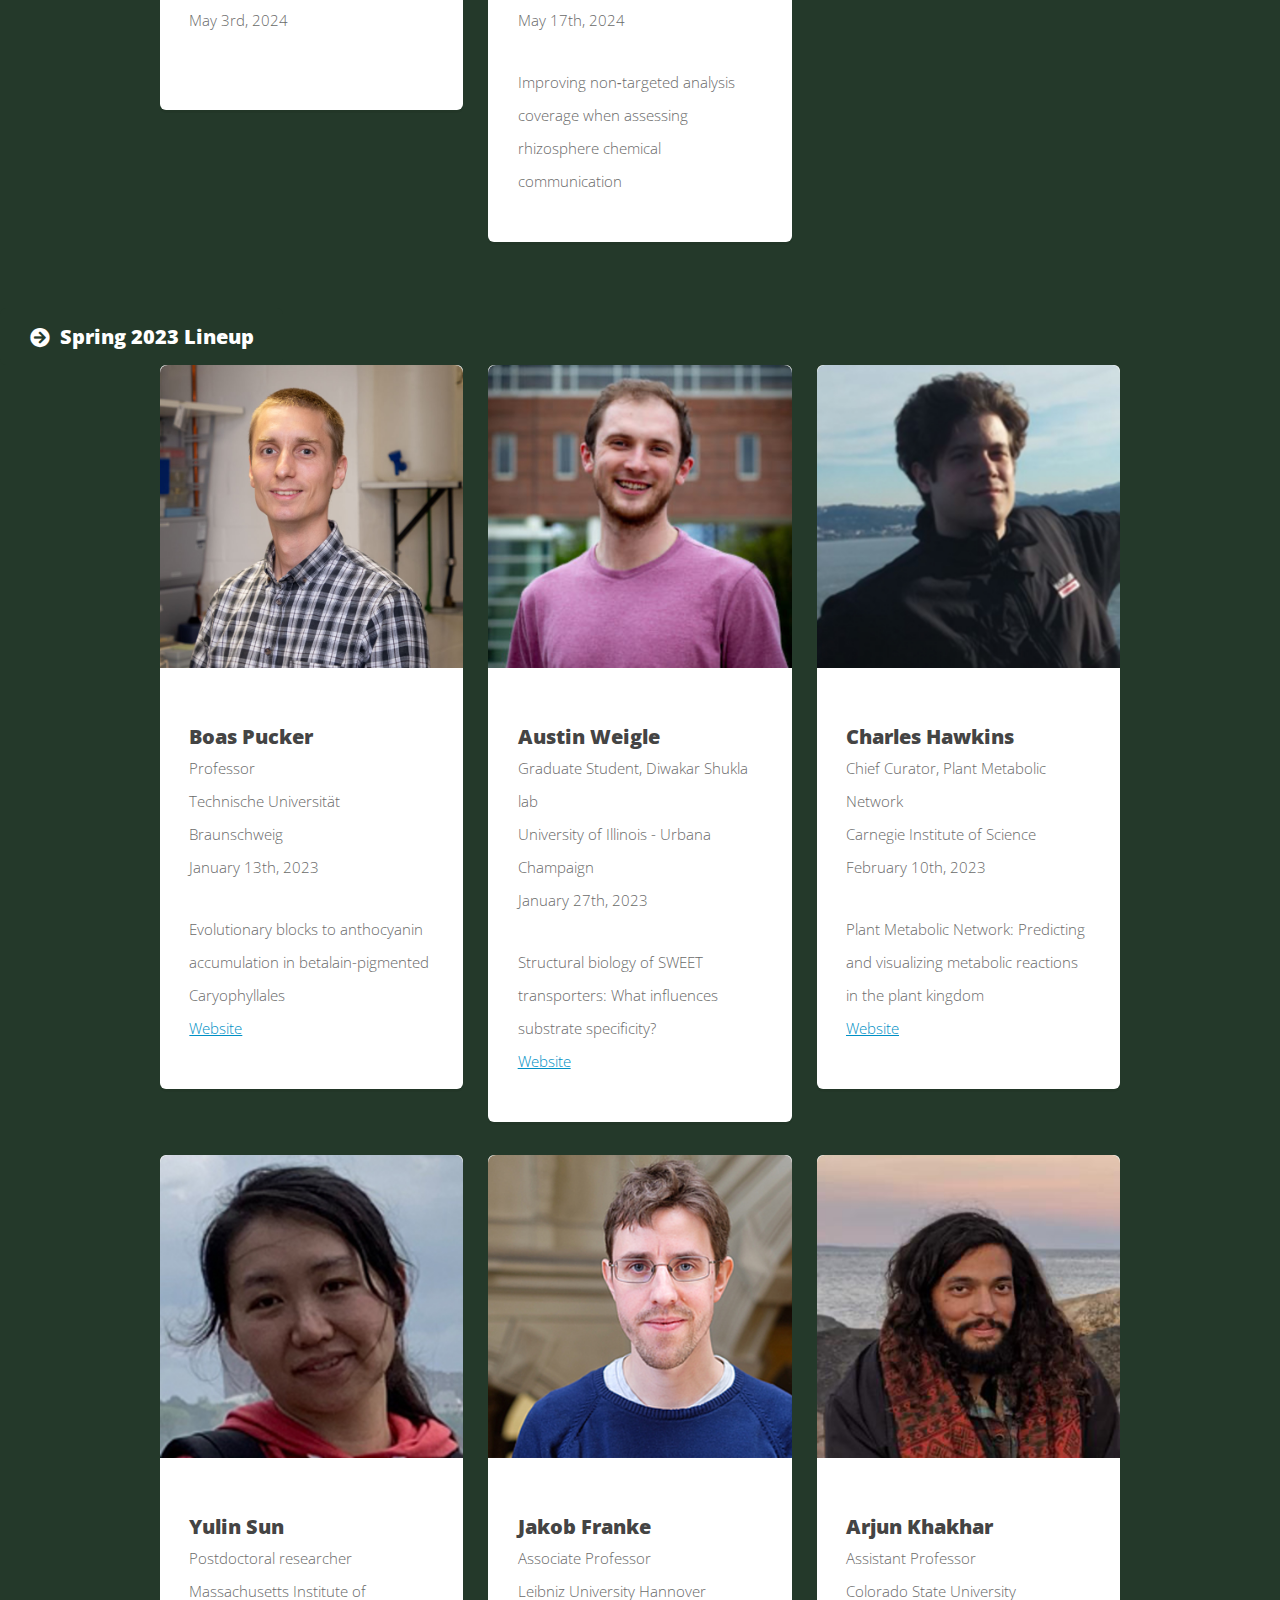
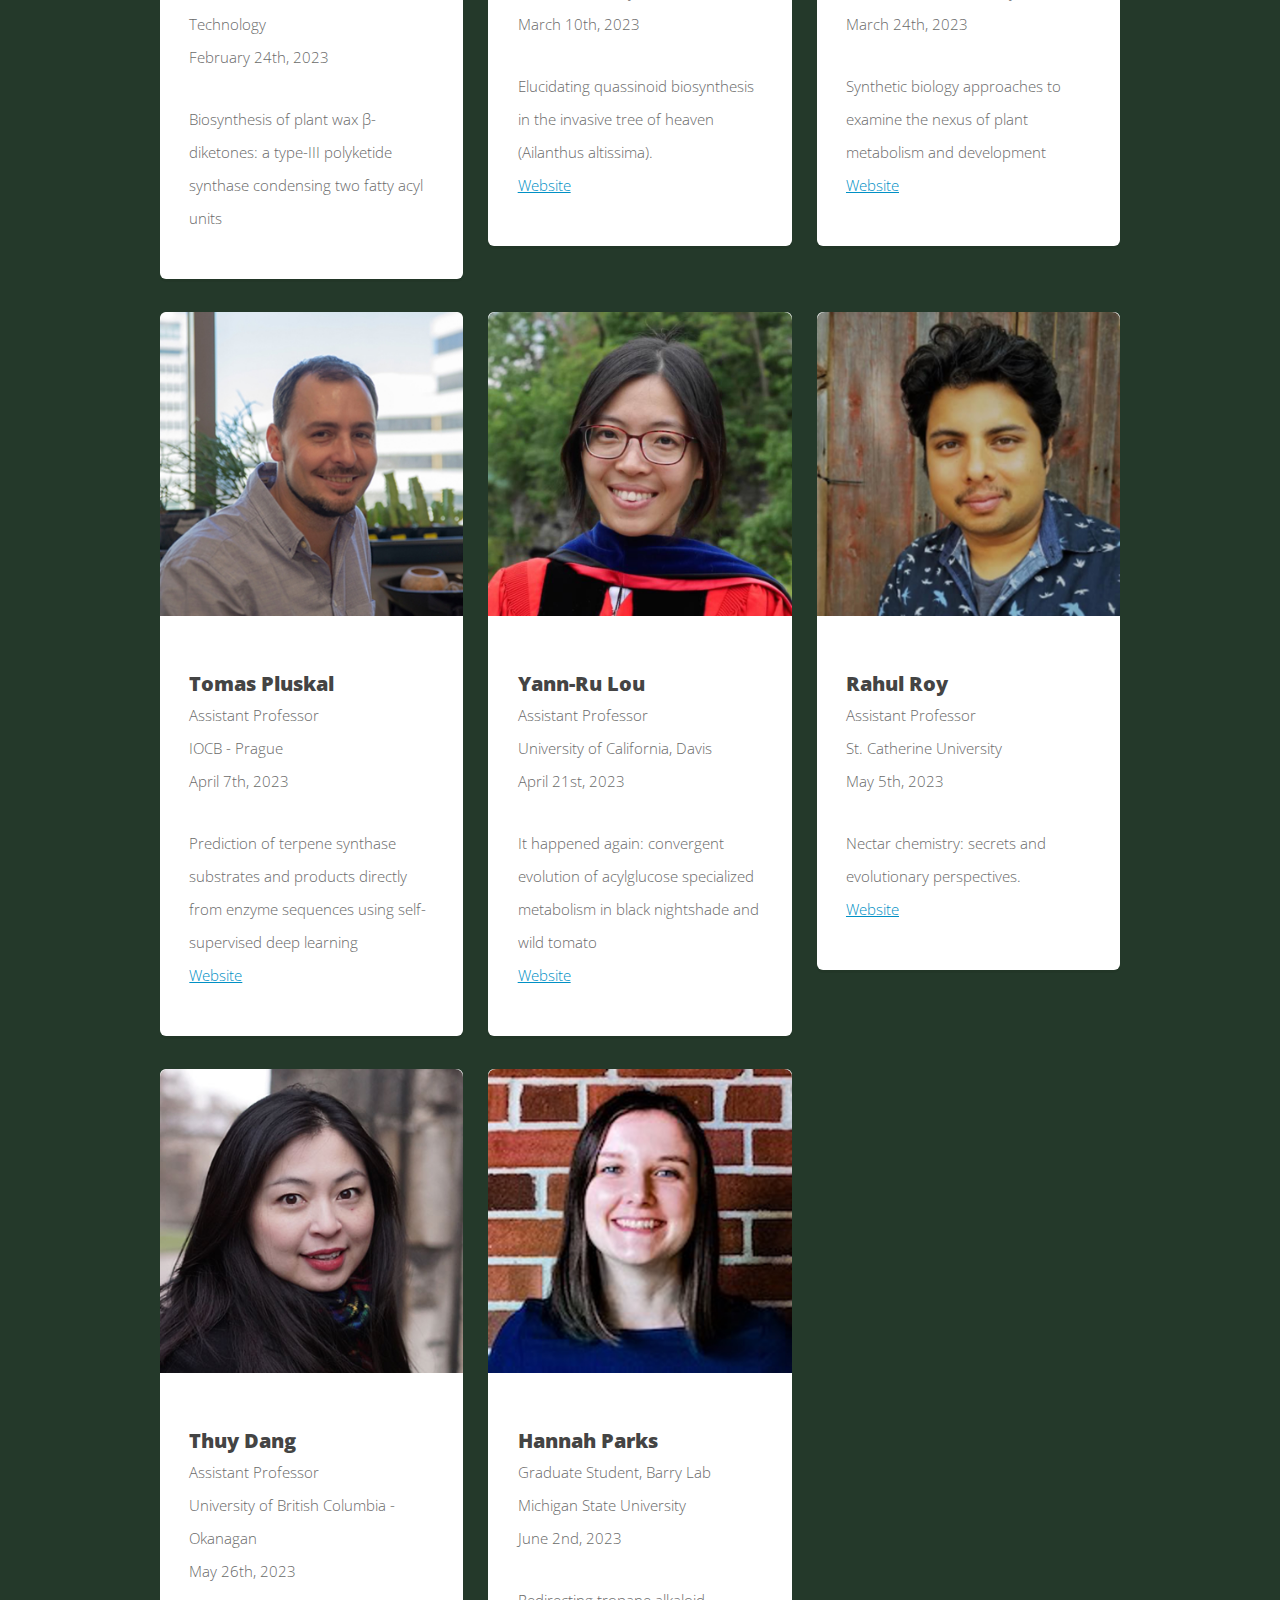
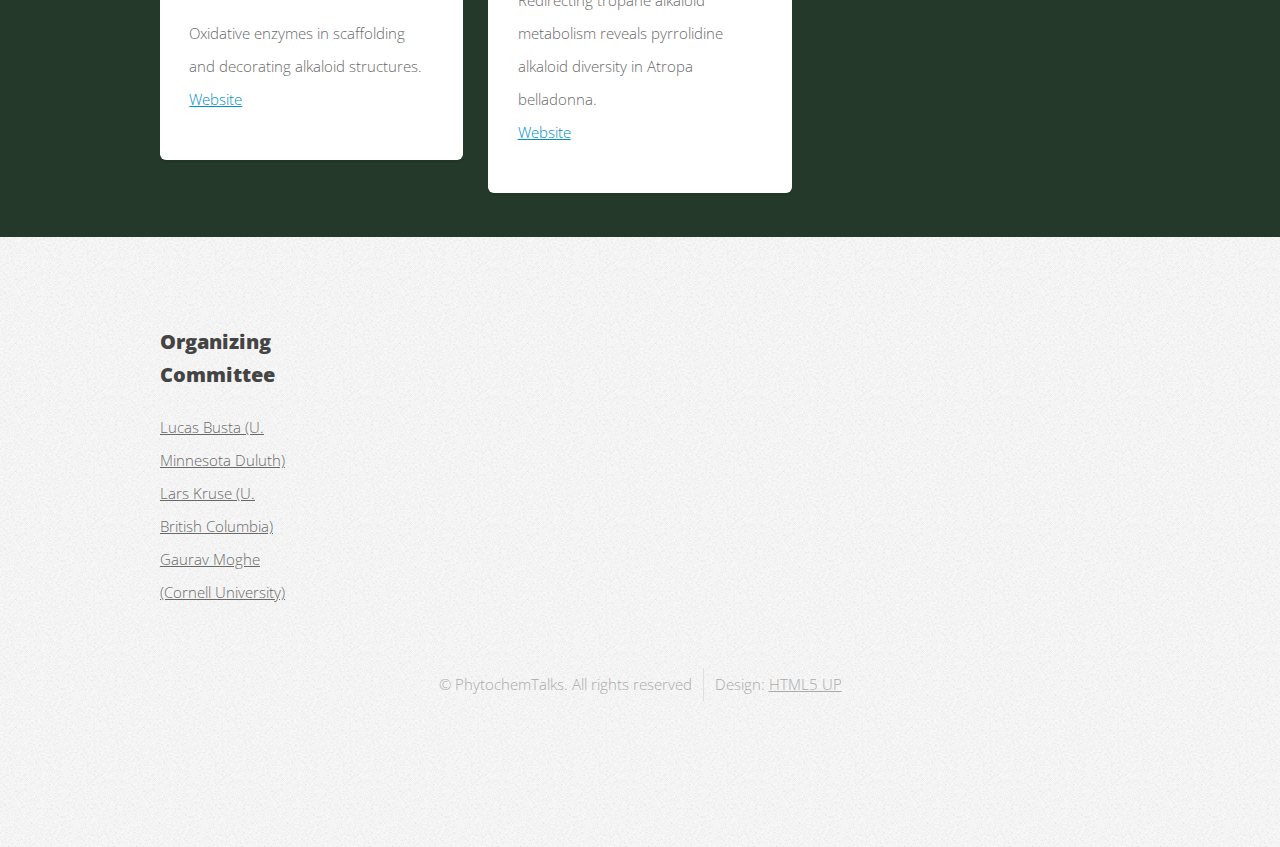
==== commit 0aafc226: "Removed Register Email button" ====
--- a/index.html
+++ b/index.html
@@ -46,8 +46,7 @@
 											</li>
 											<li><a href="#">Veroerosfeugiat</a></li>  -->
 										</ul>
-									</li>
-									<li><a href="https://forms.gle/ZC9kQ19fH6Y63AhG8">Register Email</a></li>									
+									</li>									
 									<li><a href="https://groups.google.com/g/phytochemtalks">Register on Google Groups</a></li>
 									<li><a href="https://forms.gle/vL4pkconwpoUYG2R7">Nominate A Speaker</a></li>
 									<li><a href="https://www.youtube.com/@phytochemtalks4896/videos">Recordings</a></li>
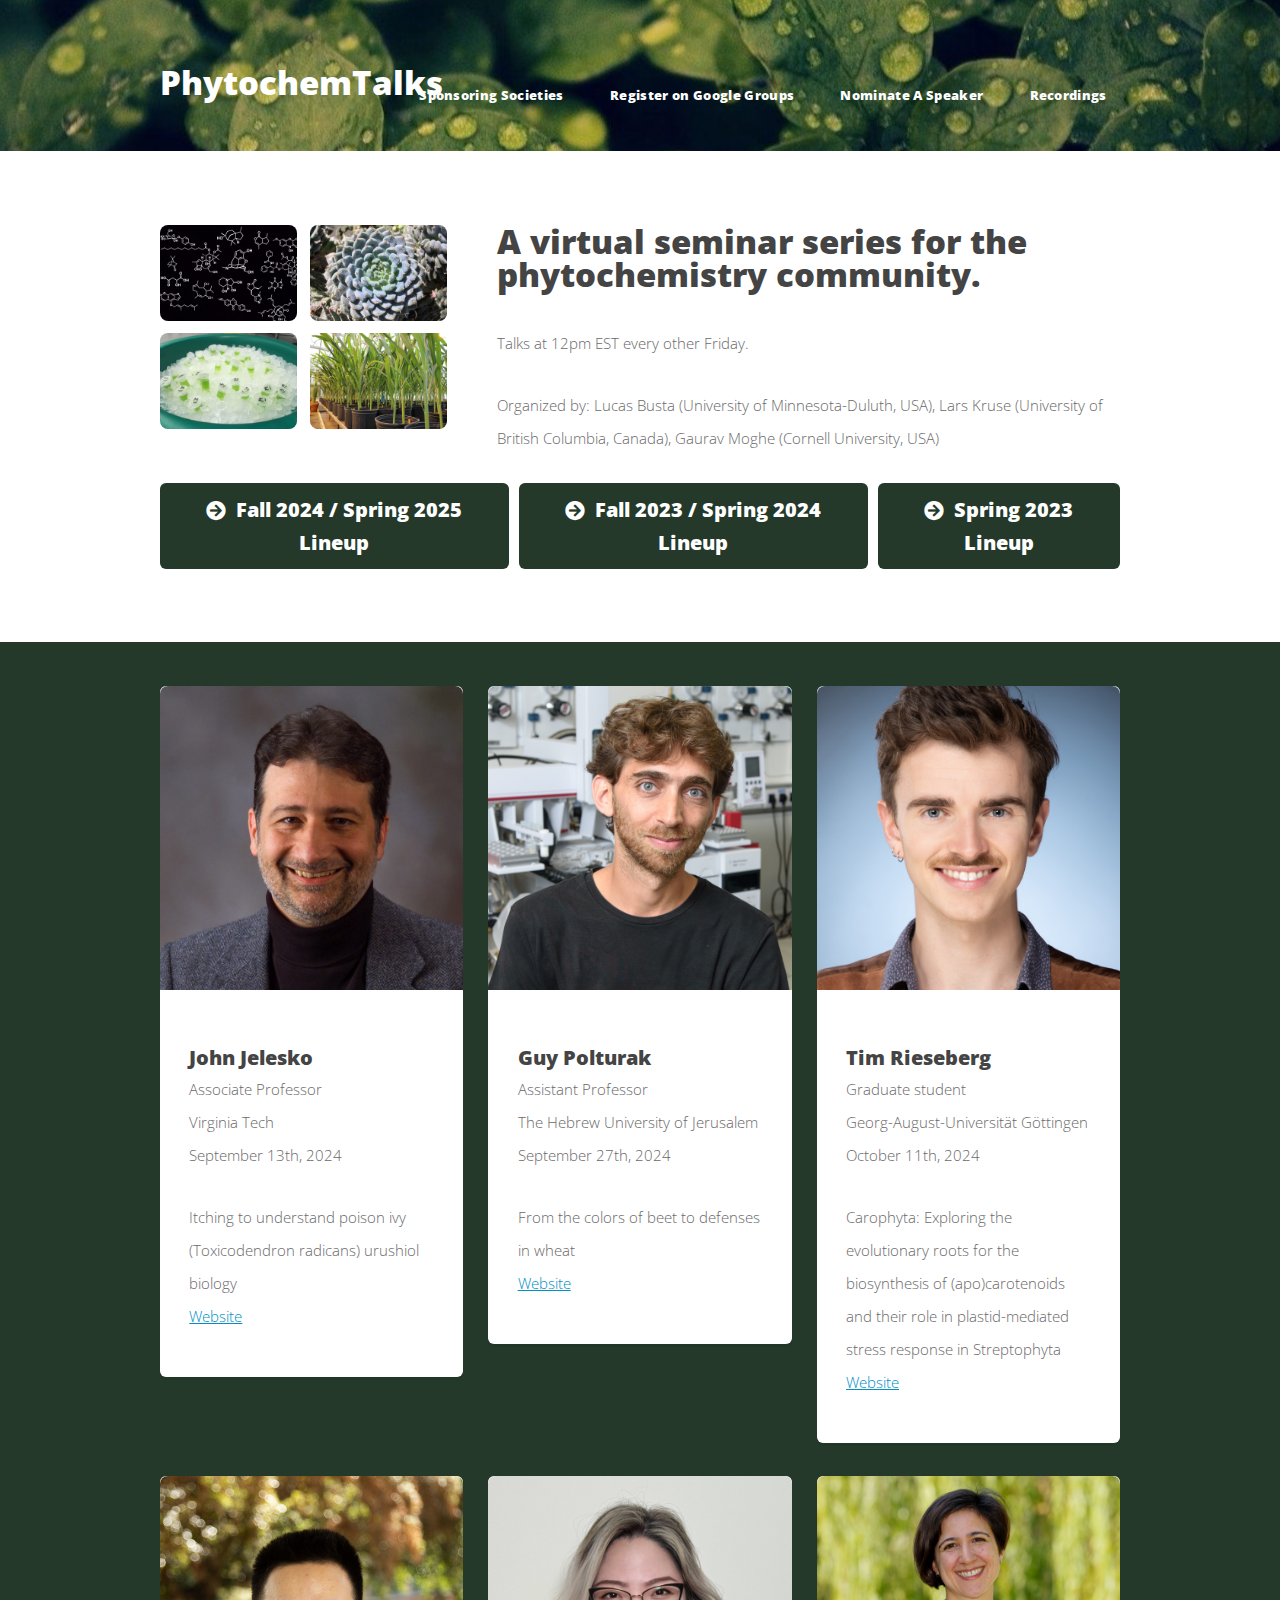
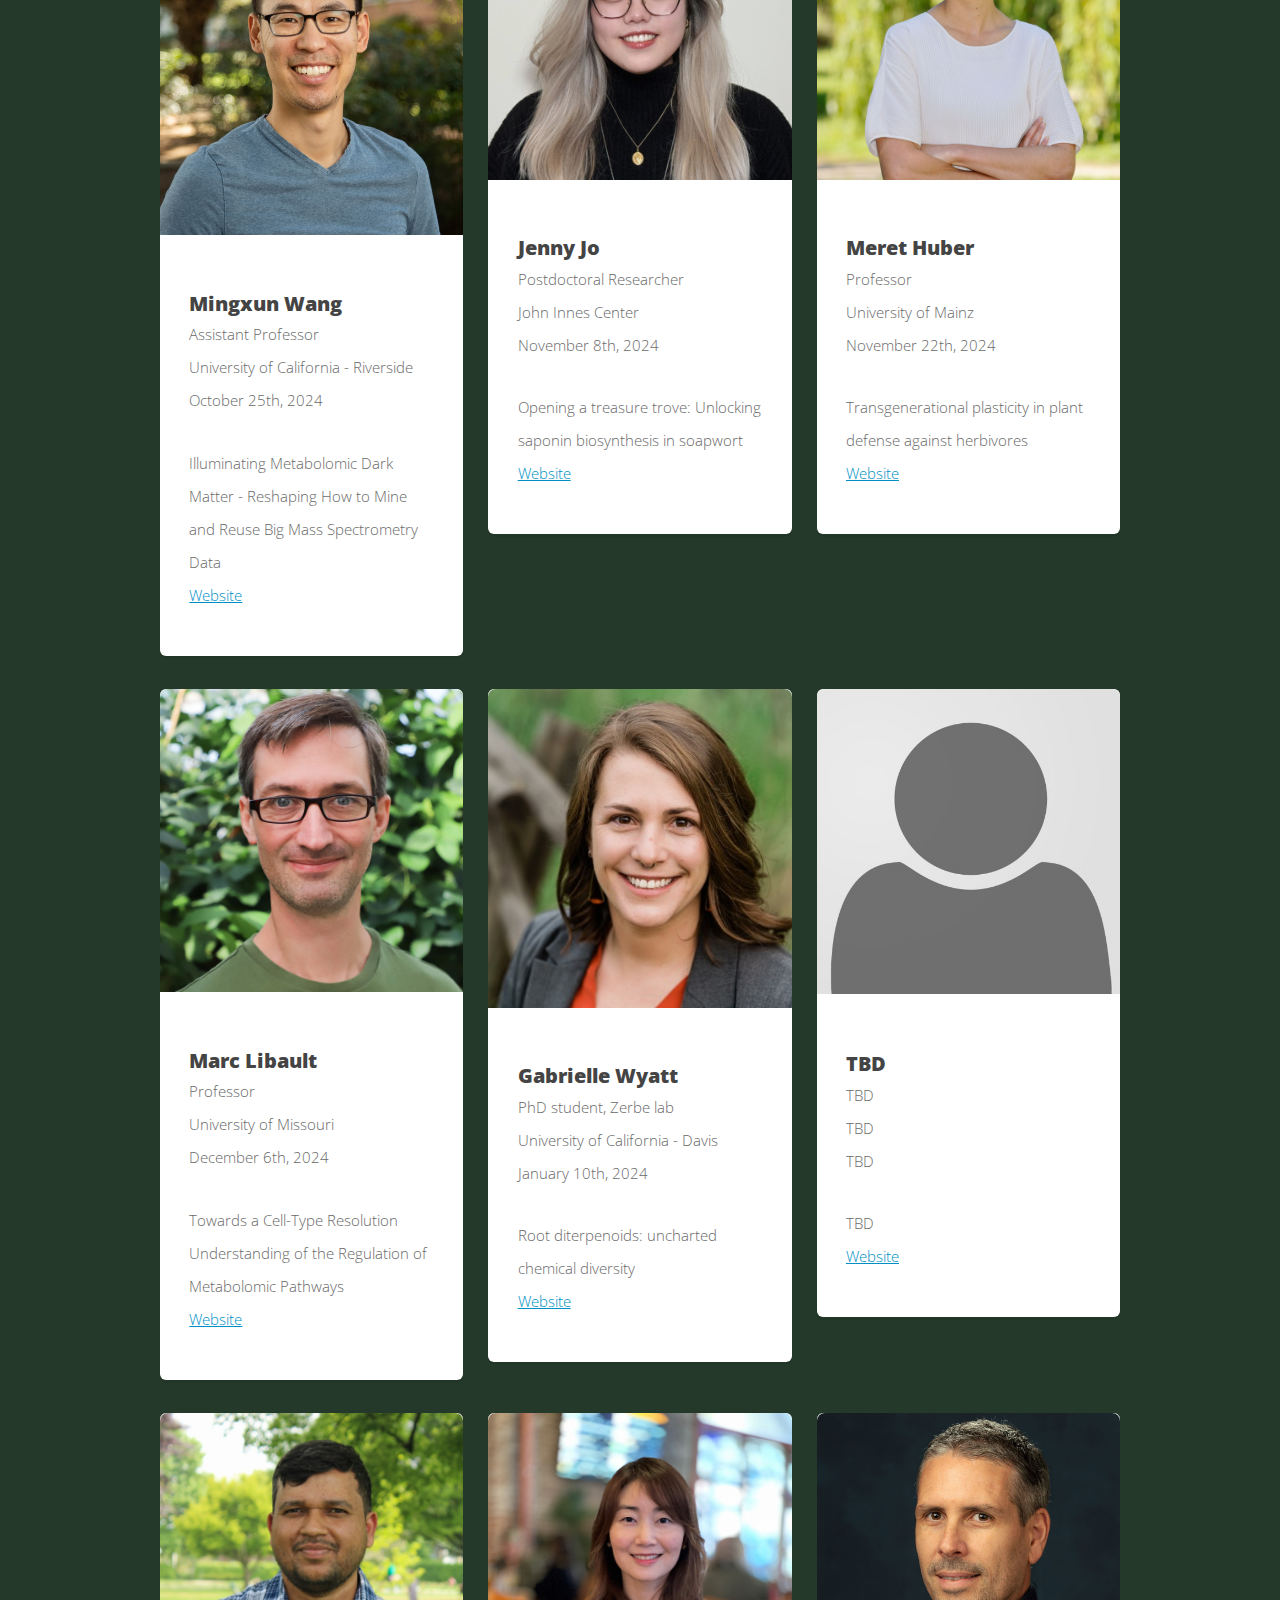
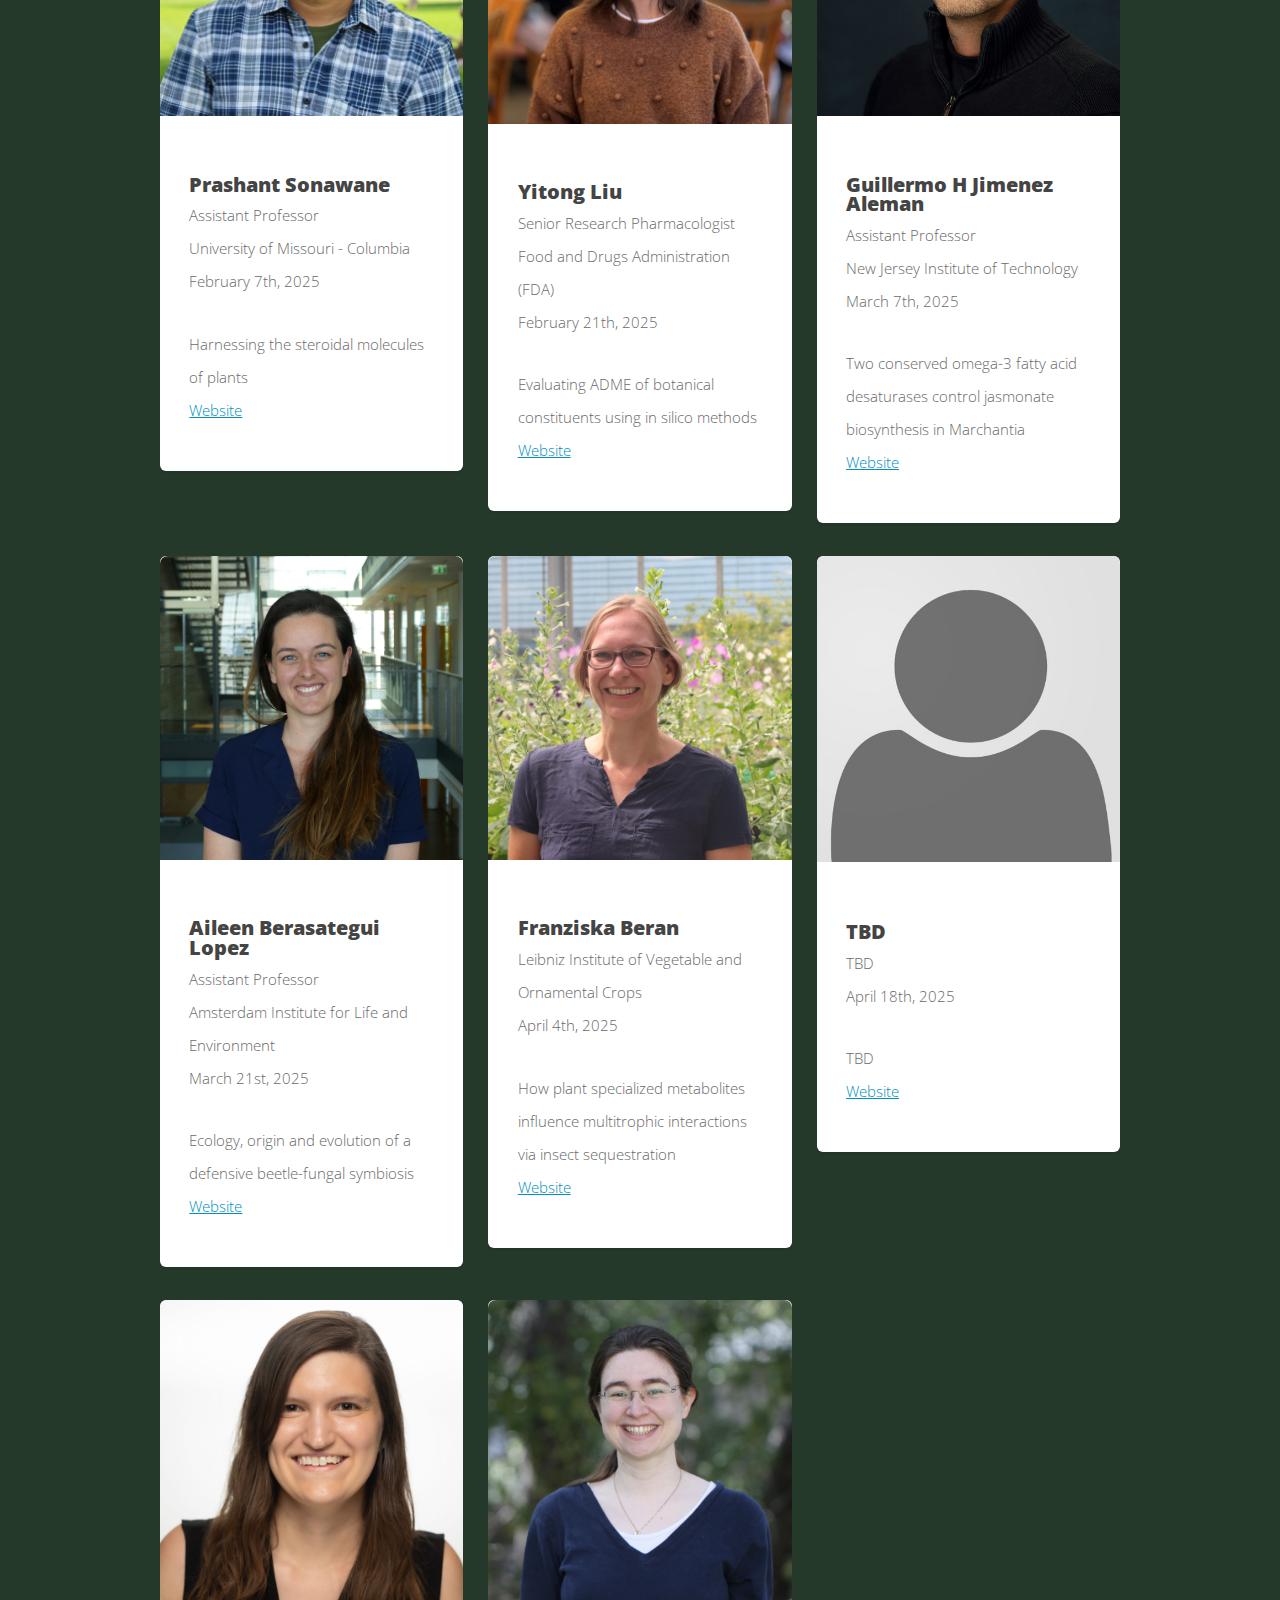
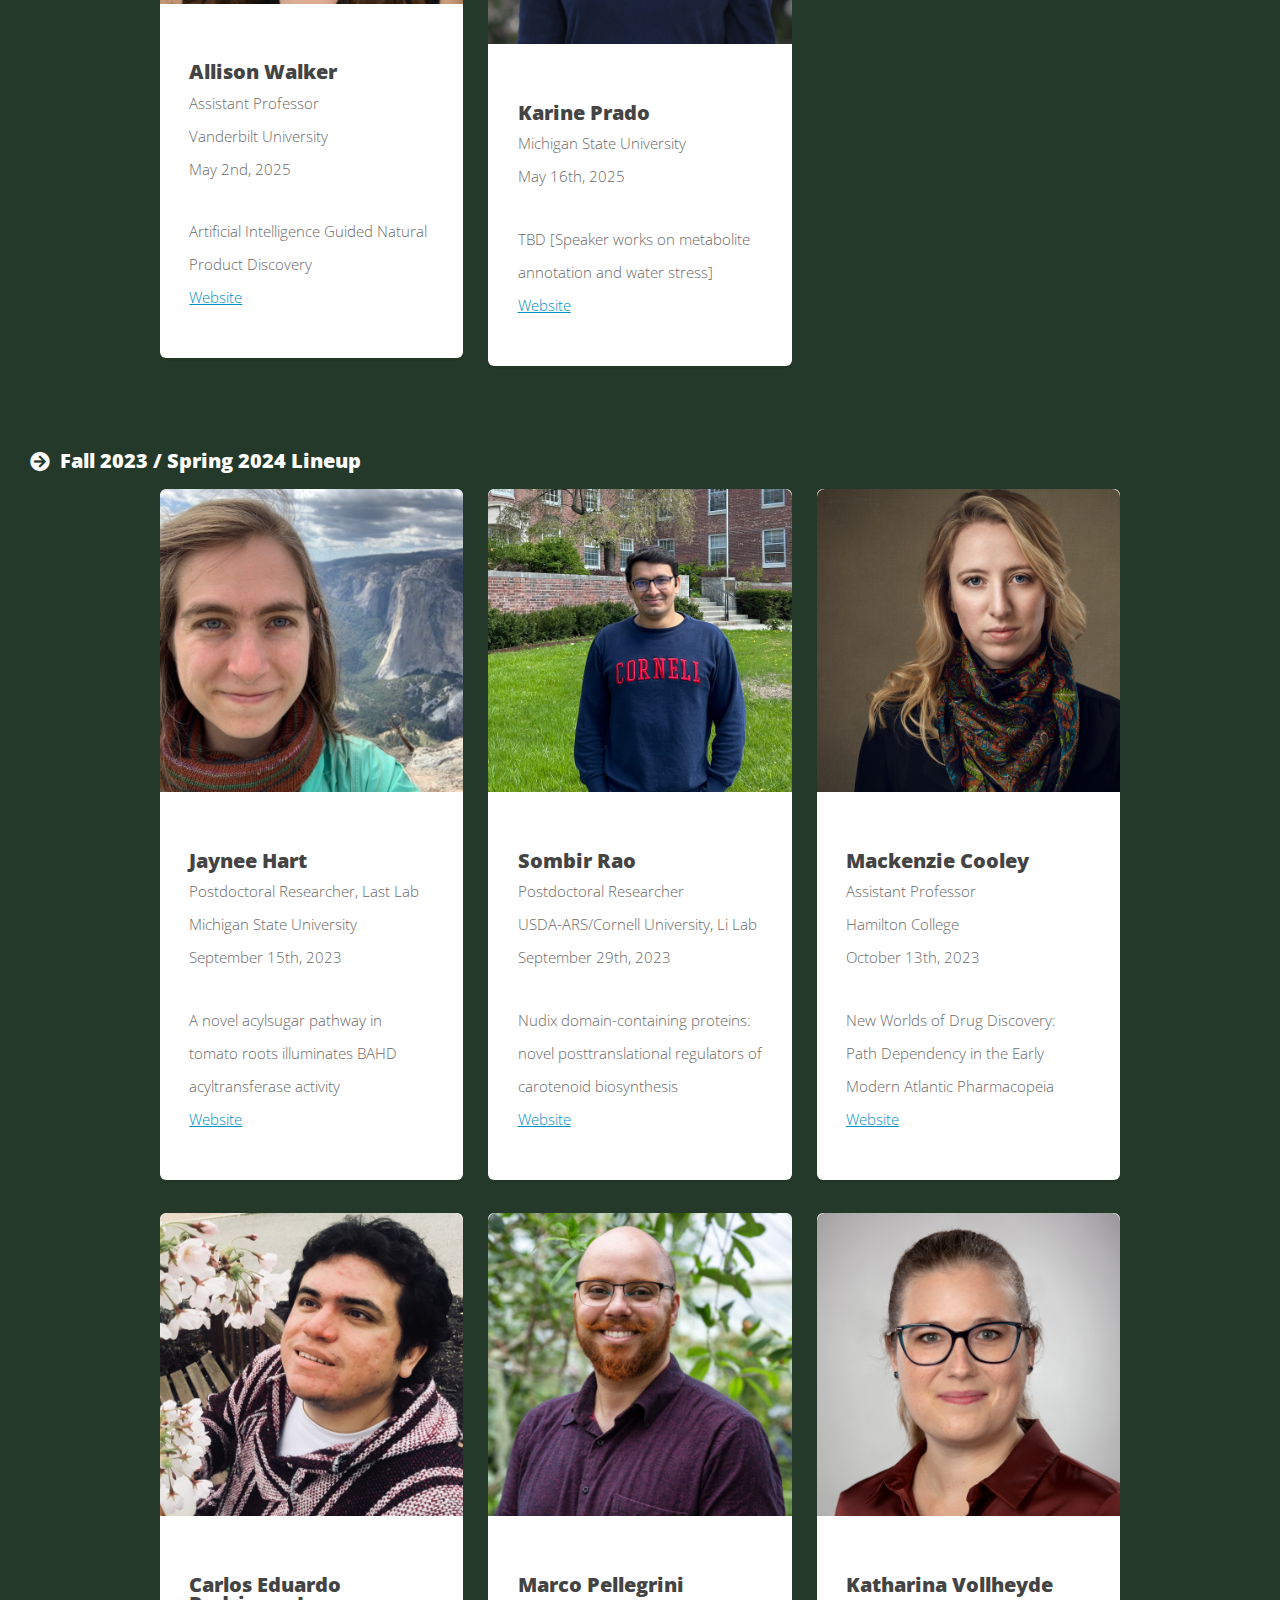
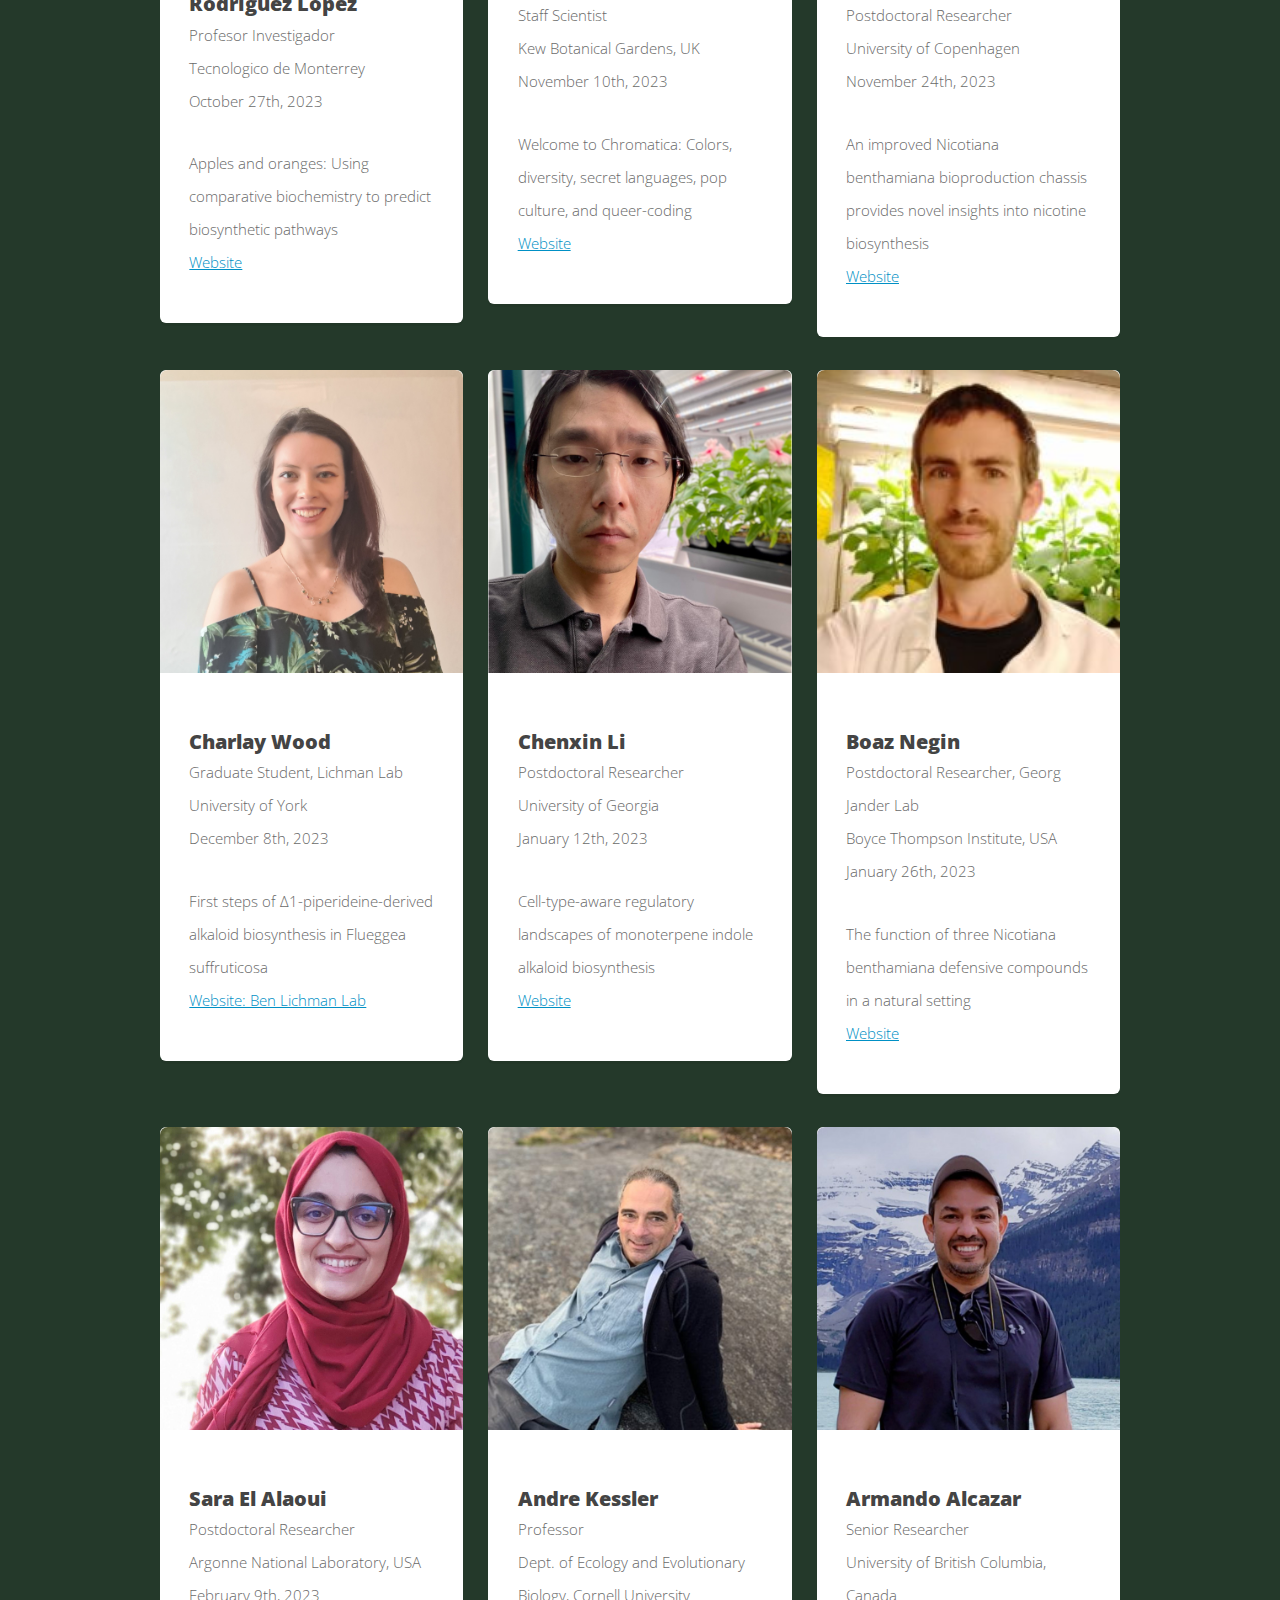
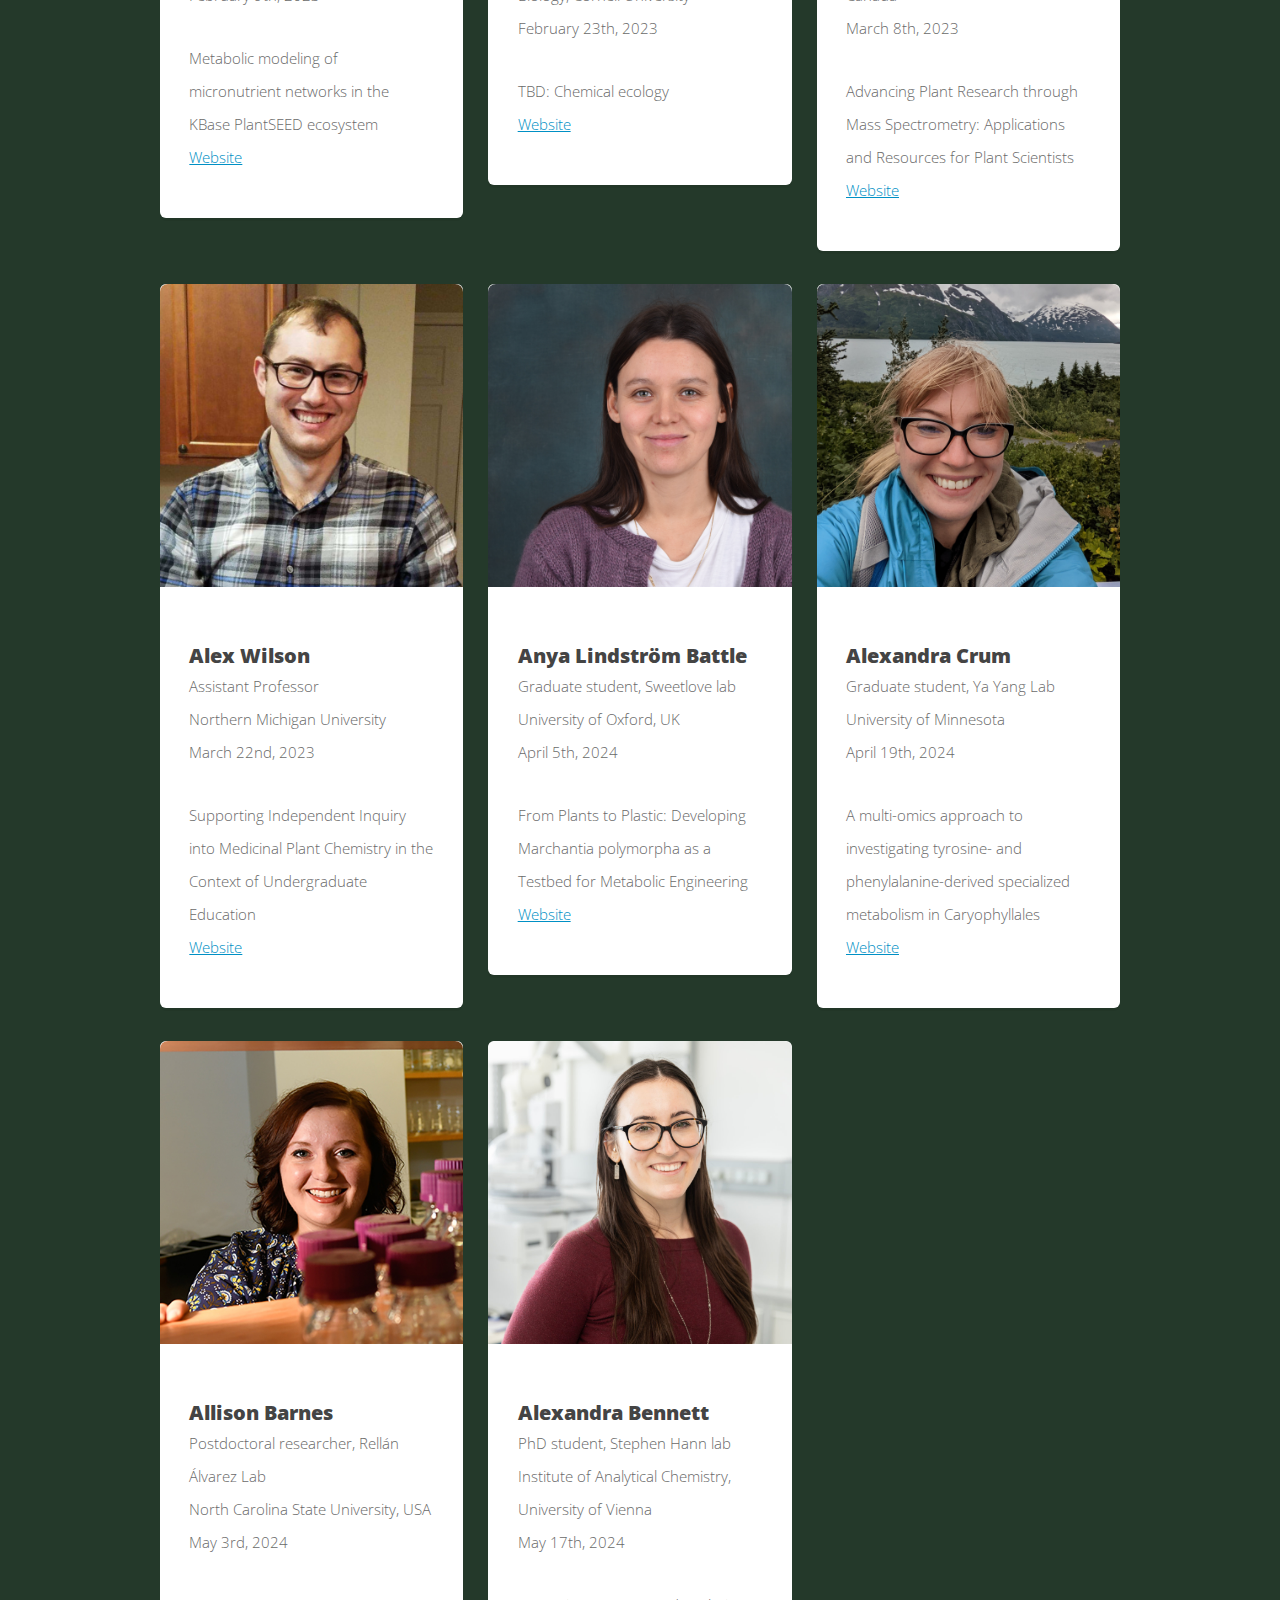
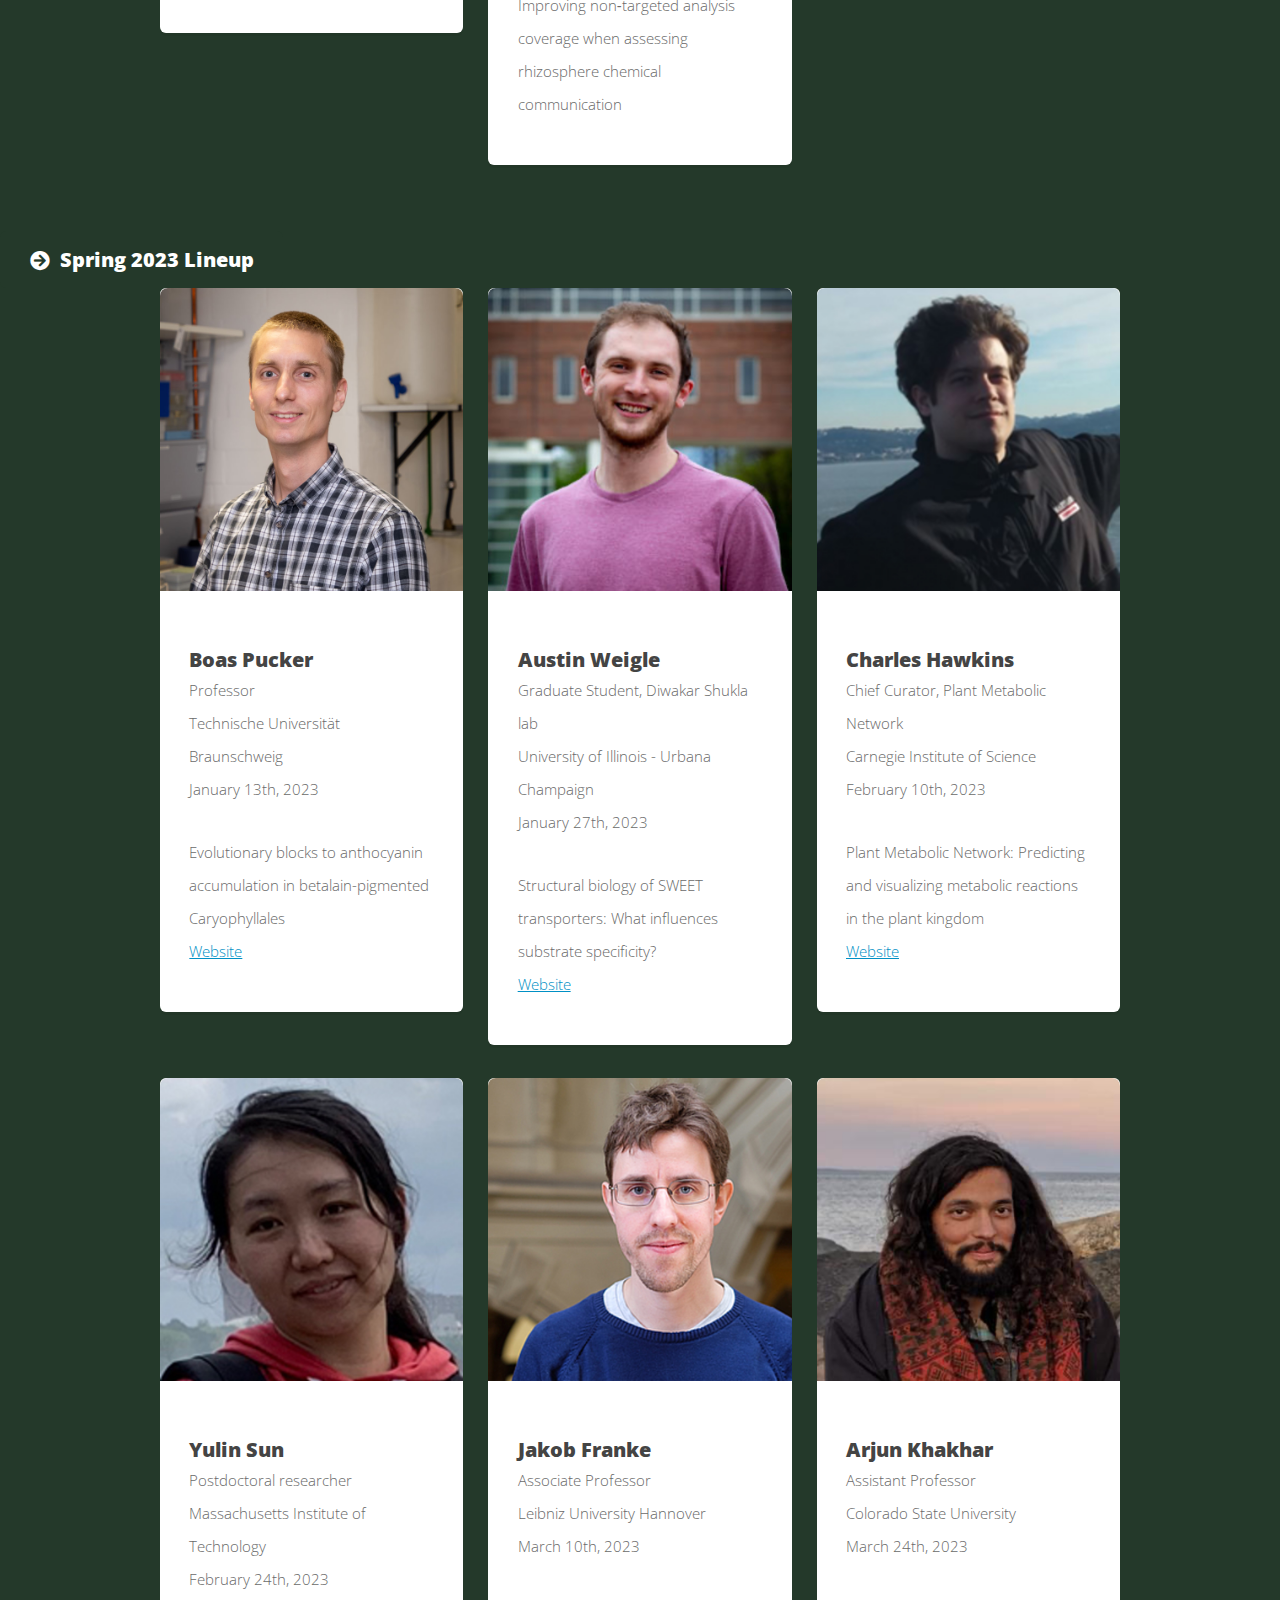
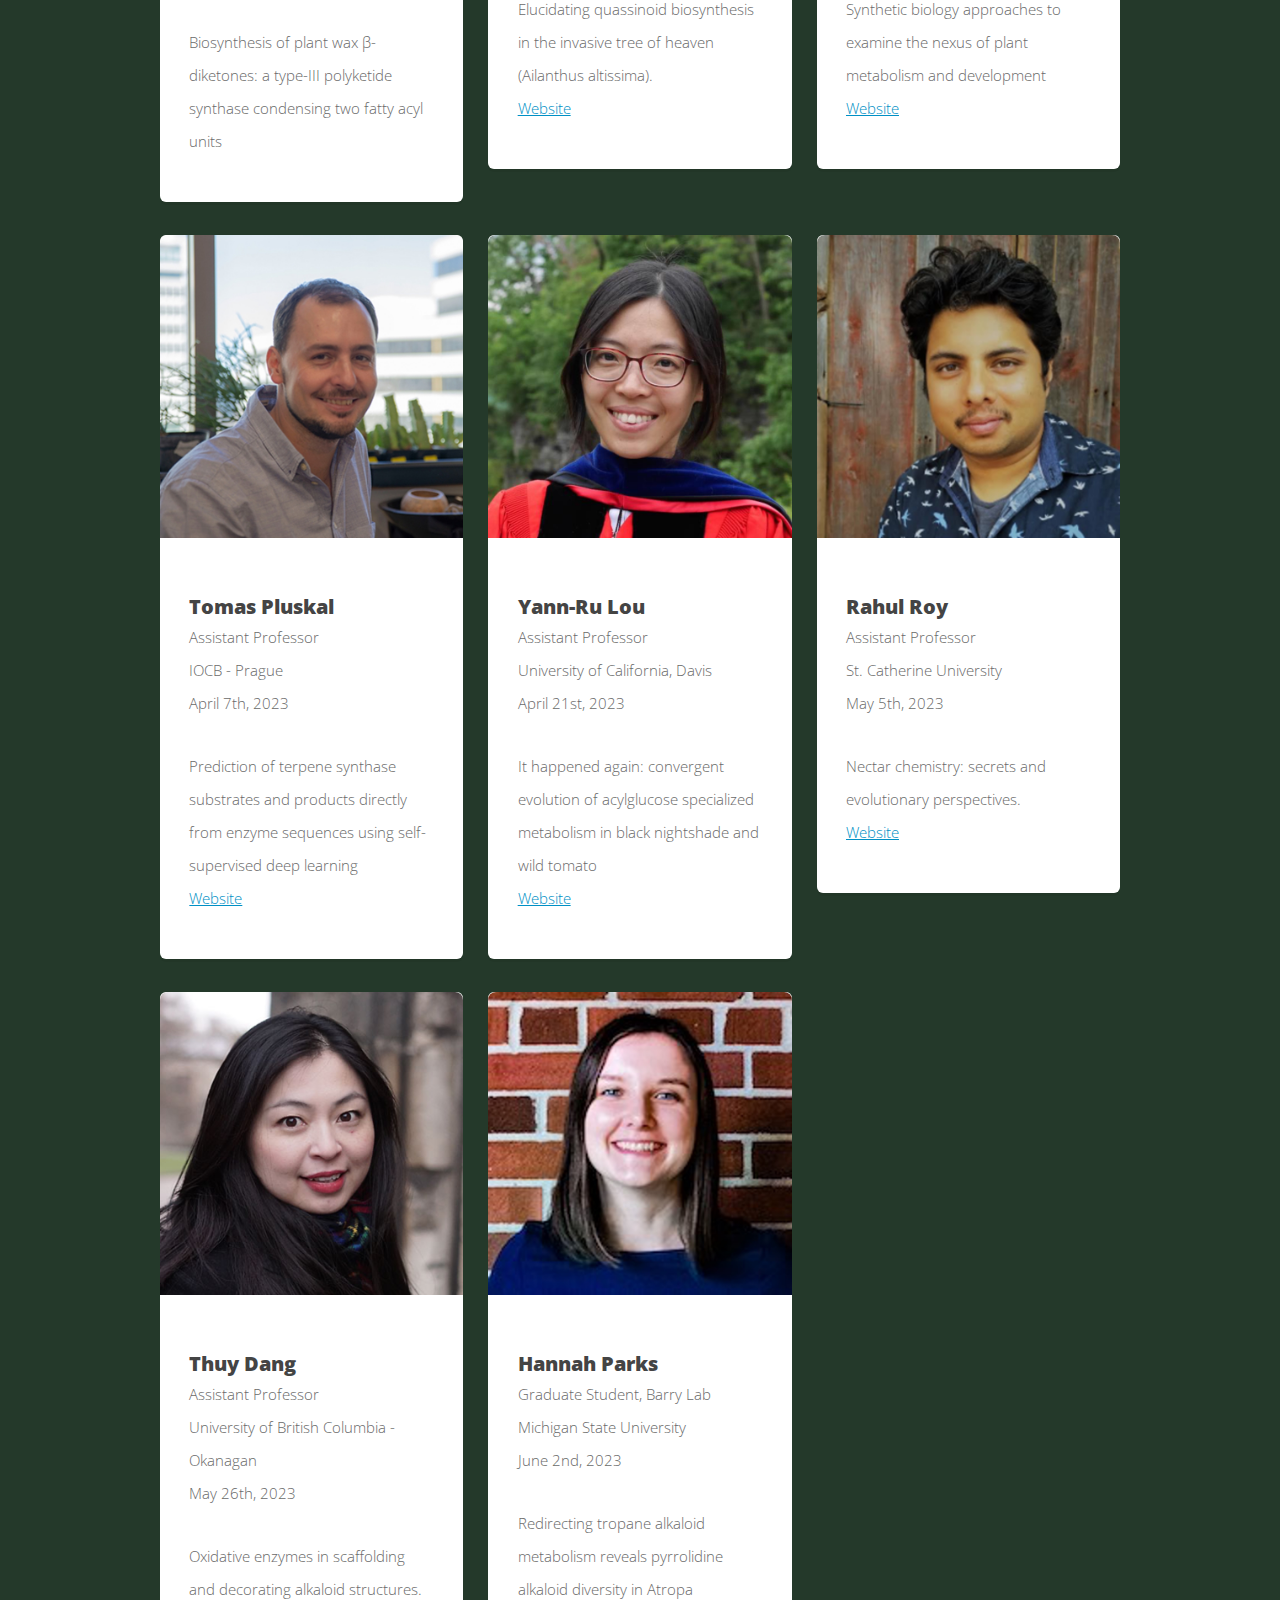
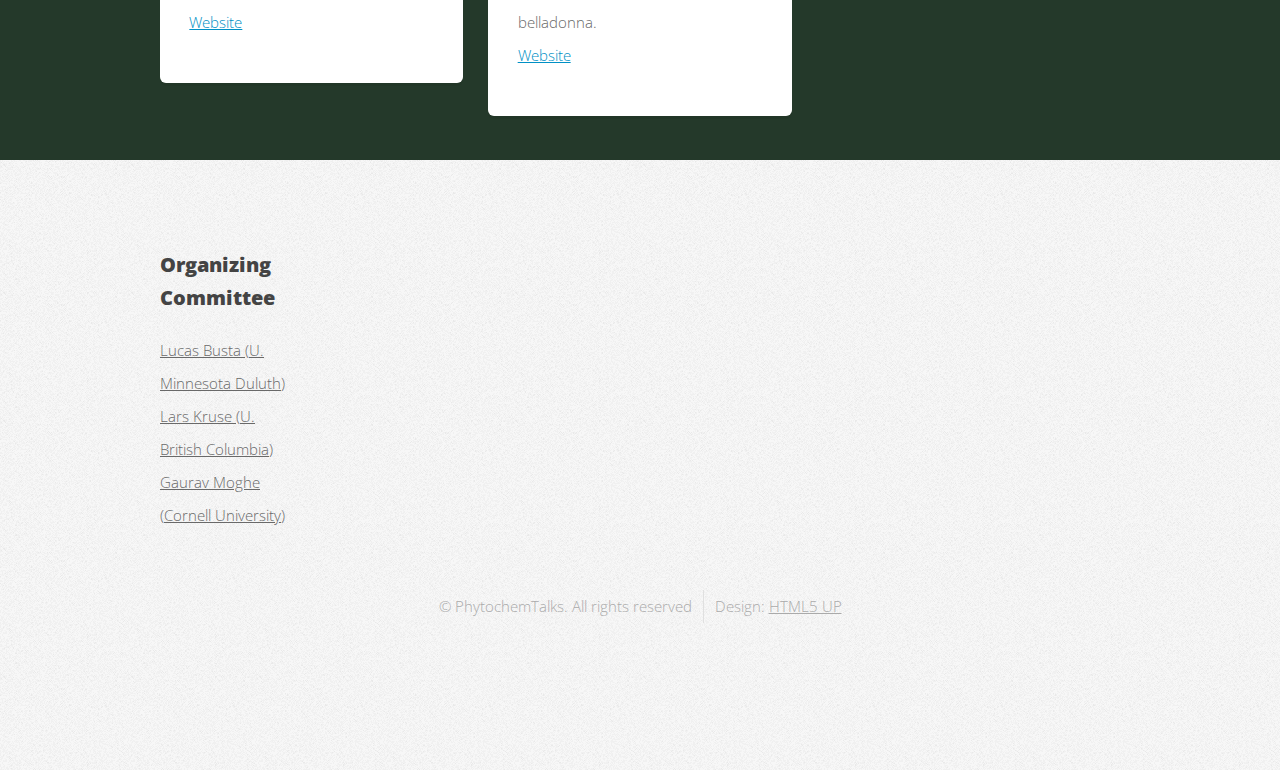
==== commit 90633926: "Removed note" ====
--- a/index.html
+++ b/index.html
@@ -105,8 +105,7 @@
 										<section class="last">
 											<h2>A virtual seminar series for the phytochemistry community.</h2>
 											<p>Talks at 12pm EST every other Friday.</p>	
-											<p>Organized by: Lucas Busta (University of Minnesota-Duluth, USA), Lars Kruse (University of British Columbia, Canada), Gaurav Moghe (Cornell University, USA)</p>
-											<p><b>NOTE: We are currently transitioning to Google Groups. Please register using BOTH registration links in the topmost tab</b></p>
+											<p>Organized by: Lucas Busta (University of Minnesota-Duluth, USA), Lars Kruse (University of British Columbia, Canada), Gaurav Moghe (Cornell University, USA)</p>											
 											
 										</section>
 									</div>
@@ -116,7 +115,7 @@
 							<div class="button-container">
 								<a href="#lineup-2425" class="button icon solid fa-arrow-circle-right">Fall 2024 / Spring 2025 Lineup</a>
 								<a href="#lineup-2324" class="button icon solid fa-arrow-circle-right">Fall 2023 / Spring 2024 Lineup</a>
-									<a href="#lineup-spring2023" class="button icon solid fa-arrow-circle-right">Spring 2023 Lineup</a>
+									<a href="#lineup-spring2023" class="button icon solid fa-arrow-circle-right">Spring 2023 Lineup</a>							
 							</div>
 						</div>
 					</div>
